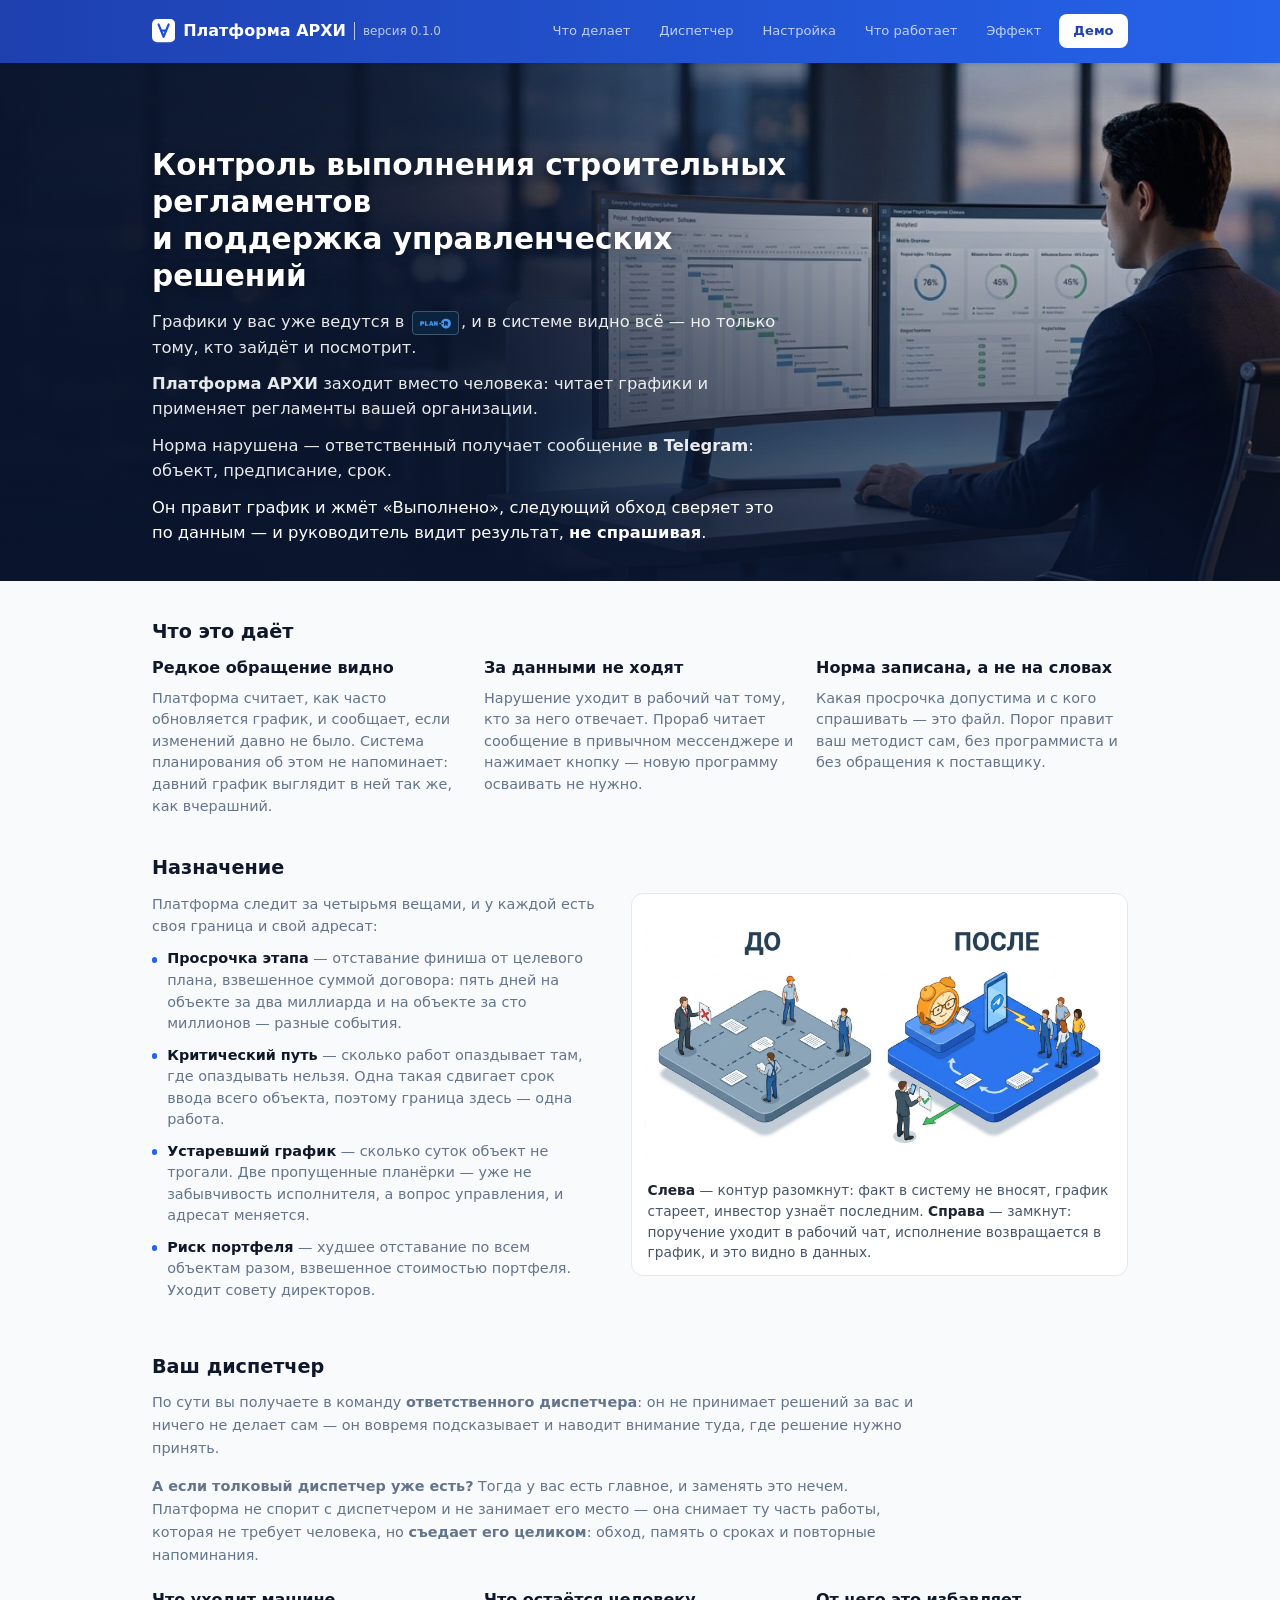
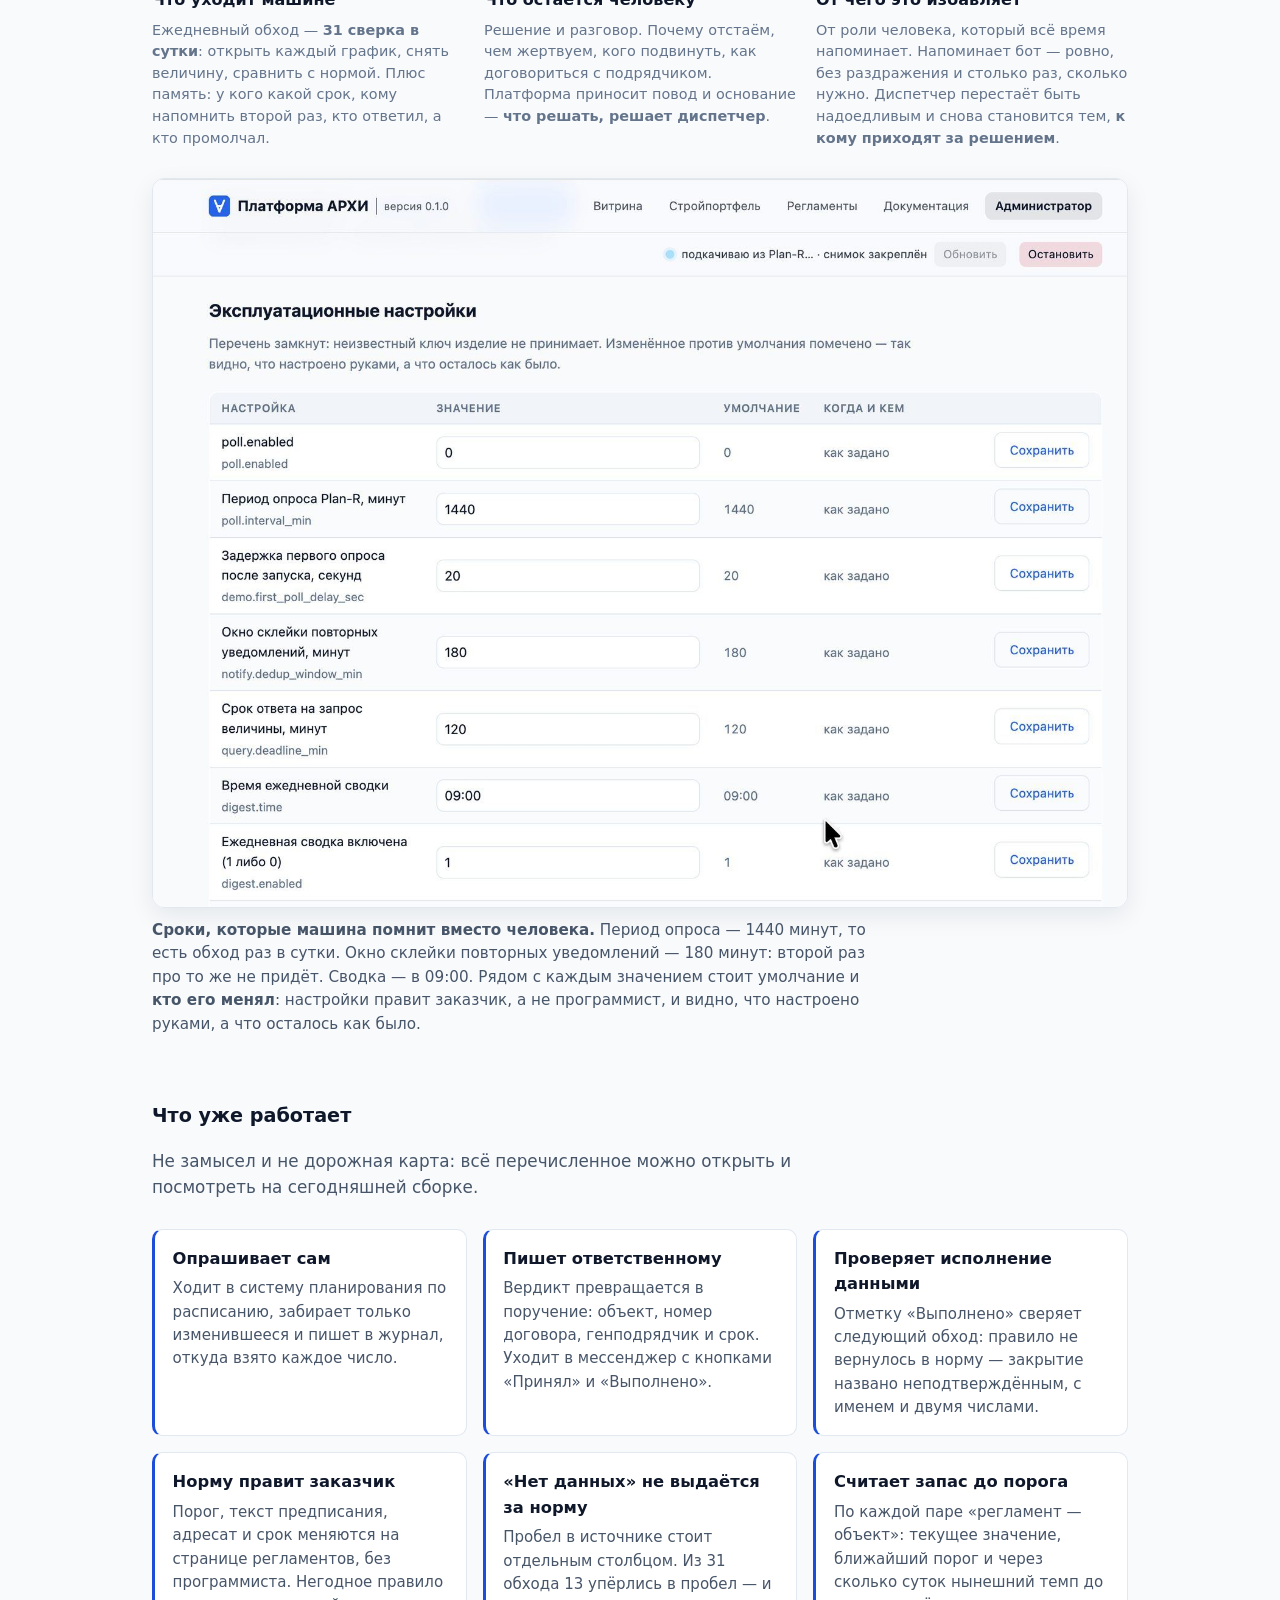
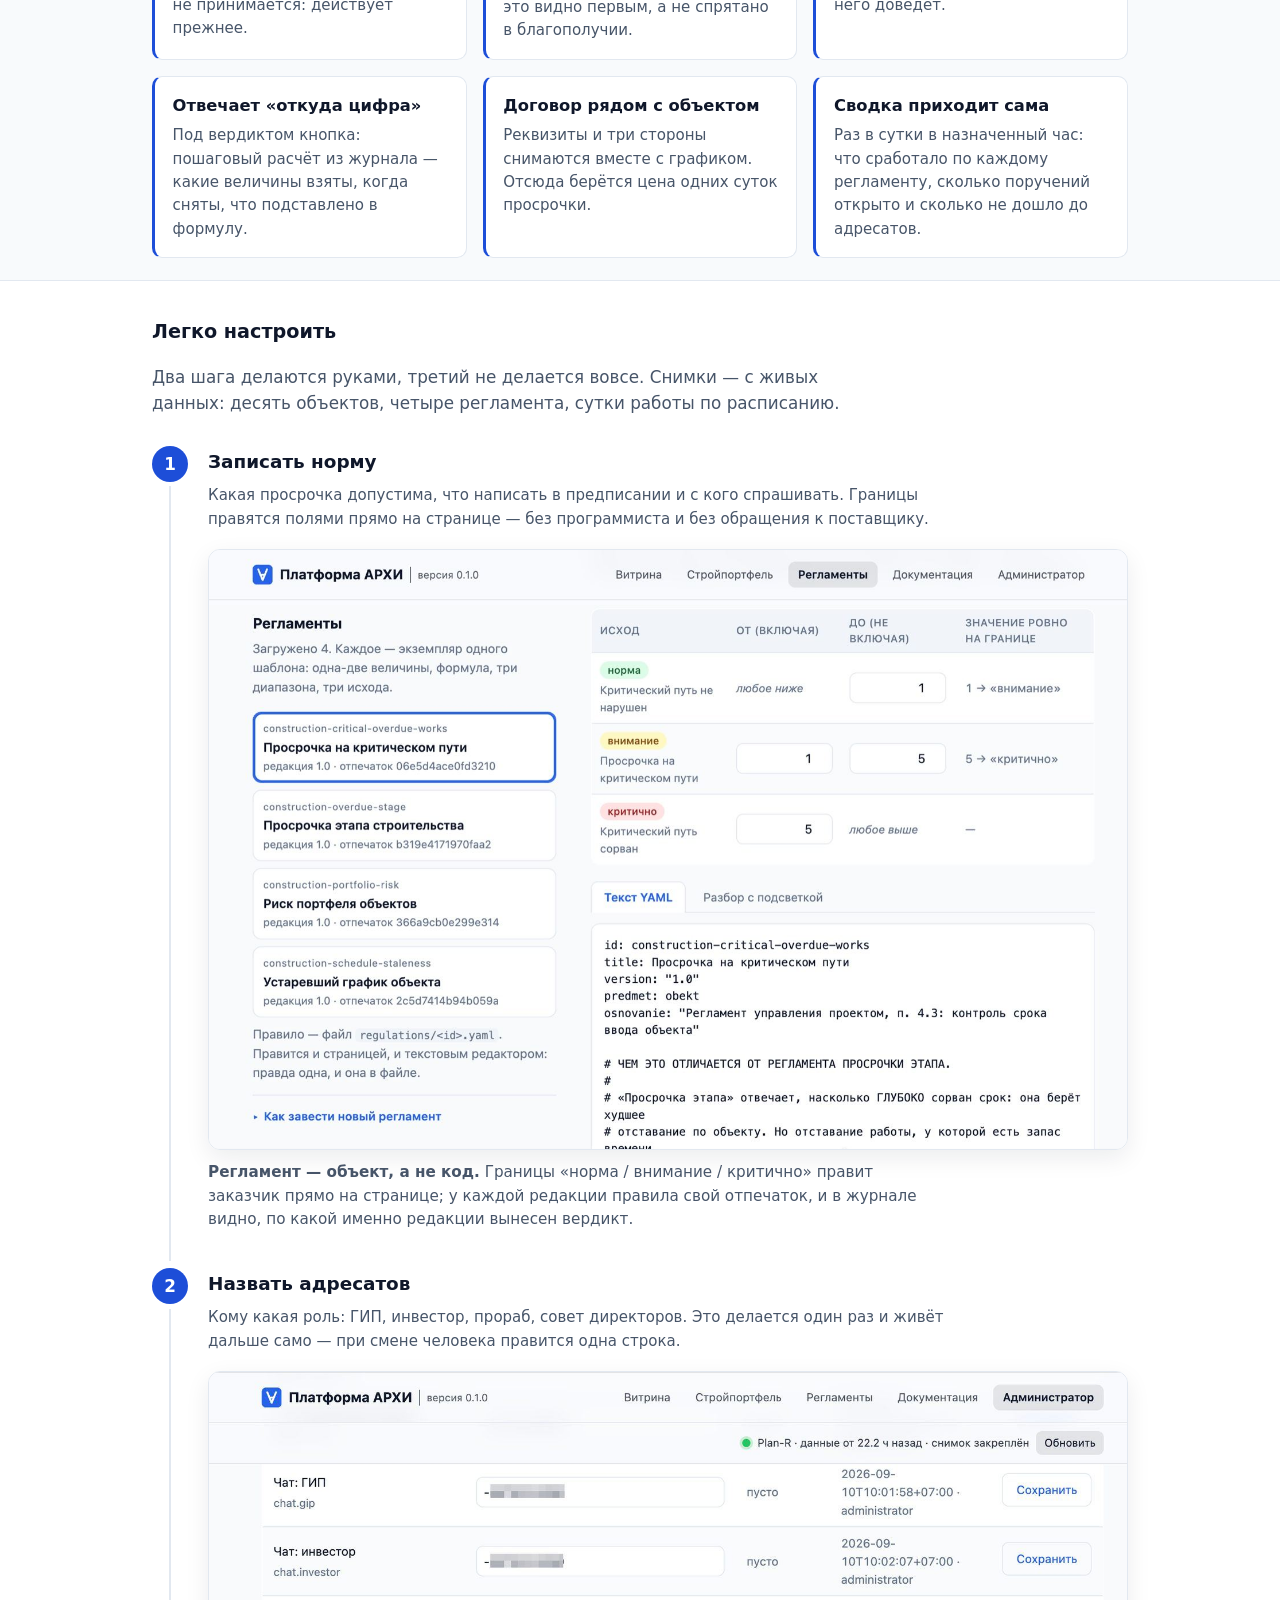
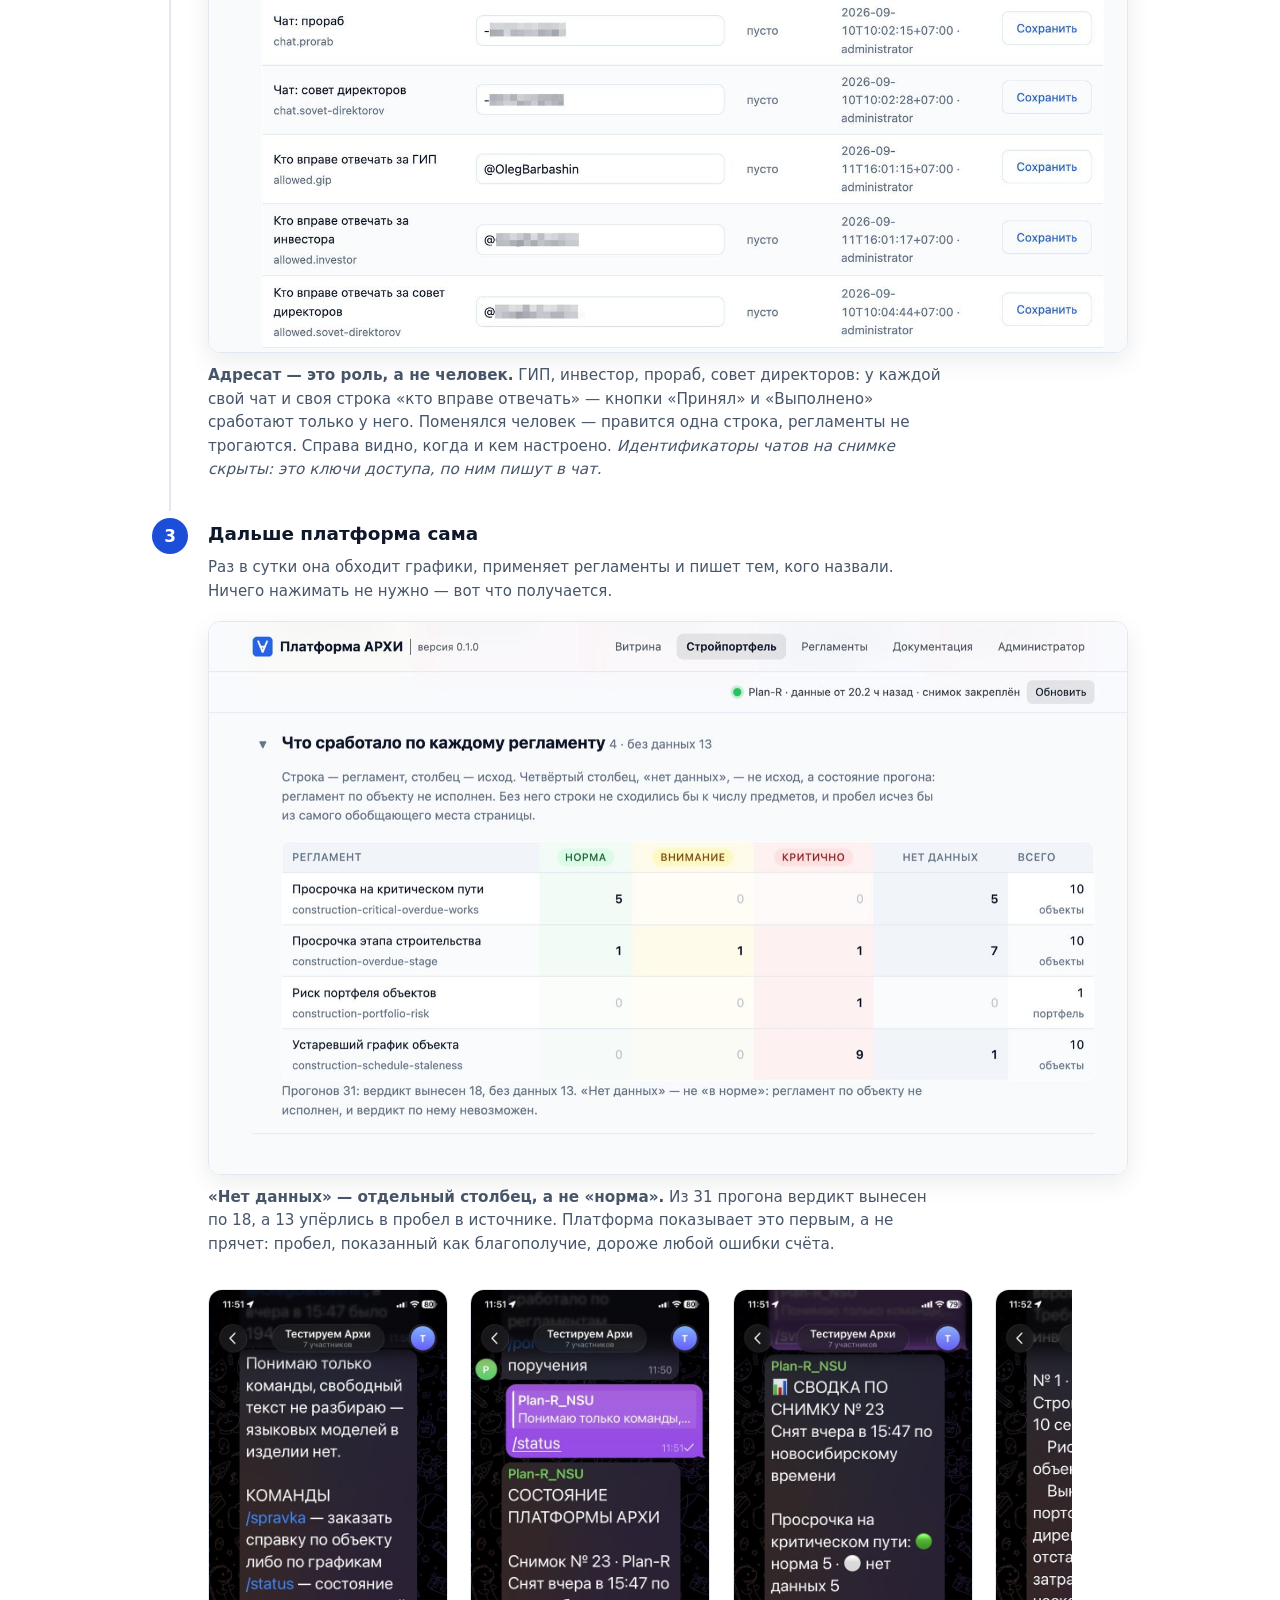
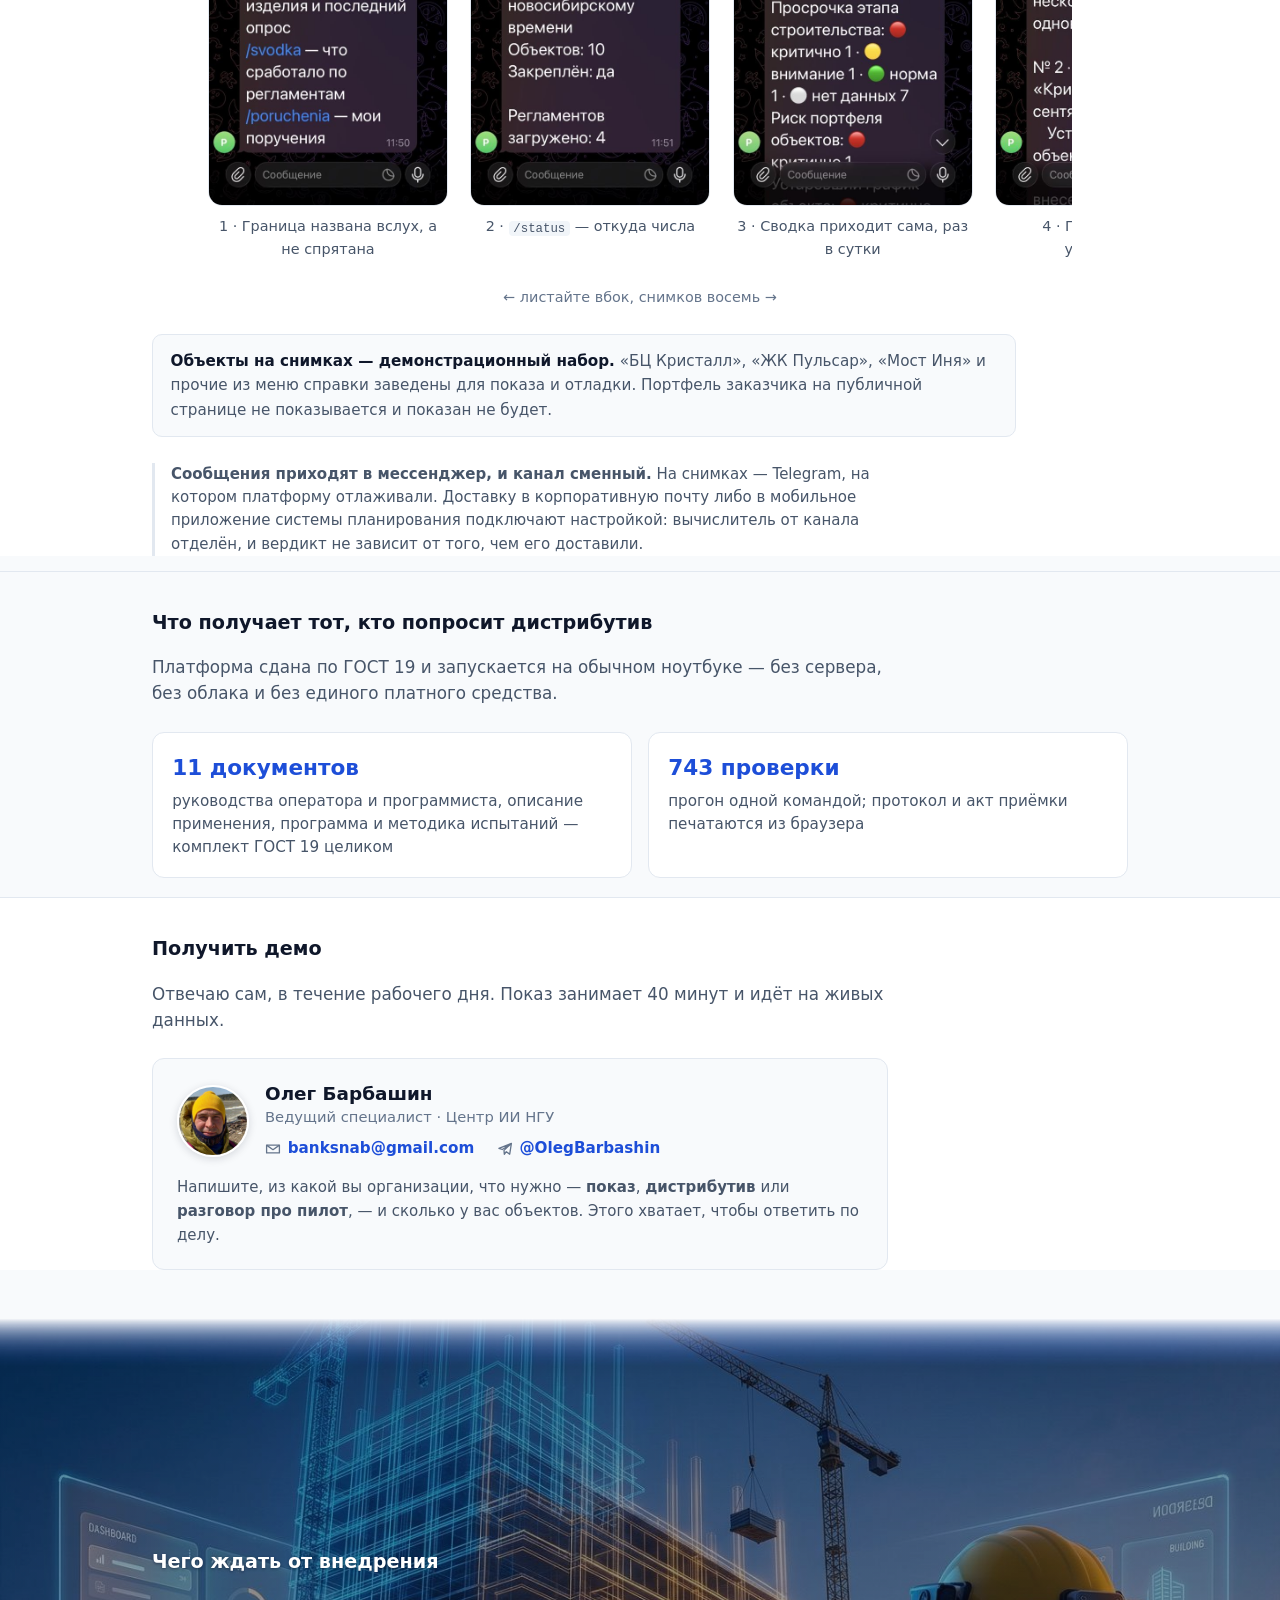
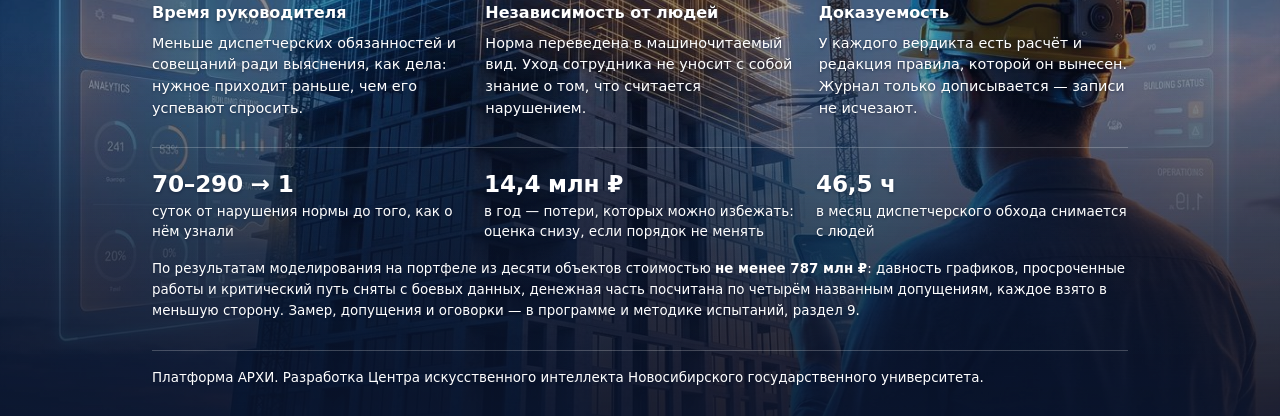
==== index.html @ cefda268 "корректура по замечаниям практиков: две формулировки «ЗАБРОШЕННЫЙ ГРАФИК ВИДЕН» → «РЕДКОЕ ОБРАЩЕНИЕ " ====
<!DOCTYPE html>
<html lang="ru">
<head>
<meta charset="utf-8">
<meta name="viewport" content="width=device-width, initial-scale=1">
<title>Платформа АРХИ — контроль строительных регламентов</title>
<meta name="description" content="Платформа АРХИ читает графики из Plan-R, применяет регламенты организации и, когда норма нарушена, сама пишет ответственному: объект, предписание, срок. Разработка Центра ИИ НГУ.">
<link rel="canonical" href="https://archi-nsu.vercel.app/">
<meta name="theme-color" content="#1e40af">
<!-- Визитка светлая всегда. Без этой строки браузер, выбравший
     тёмную тему за пользователя (так делает встроенный браузер
     Telegram), красит по-своему поля форм, полосы прокрутки
     и подложку до загрузки стилей. Сами цвета запирает
     public.css — одной этой строки недостаточно. -->
<meta name="color-scheme" content="light">

<meta property="og:type" content="website">
<meta property="og:title" content="Платформа АРХИ — контроль строительных регламентов">
<meta property="og:description" content="Графики уже ведутся в Plan-R, но следит за ними человек. АРХИ следит сам и пишет ответственному, когда норма нарушена.">
<meta property="og:image" content="https://archi-nsu.vercel.app/img/obshchaya-kartinka.jpg">
<meta property="og:url" content="https://archi-nsu.vercel.app/">
<meta property="og:site_name" content="Платформа АРХИ">
<meta property="og:locale" content="ru_RU">
<meta name="twitter:card" content="summary_large_image">

<!-- Два значка, и это не запас на всякий случай: SVG берут современные
     браузеры, ICO просят те, кто разметку не читает вовсе, — мессенджеры
     и почтовые клиенты дёргают /favicon.ico напрямую. -->
<link rel="icon" type="image/svg+xml" href="/favicon.svg">
<link rel="icon" sizes="32x32" href="/favicon.ico">
<link rel="stylesheet" href="/style.css">
<link rel="stylesheet" href="/public.css">
<script src="/public.js" defer></script>
</head>
<body>

<!--
  Витрина: вход в систему и презентация одновременно.

  Страница отвечает на один вопрос: что платформа делает и что это даёт.
  Порядок разделов — путь читателя: чем сегодня плохо, что меняется,
  кого вы получаете в команду, сколько это настраивать, что уже работает,
  чего ждать и как получить.

  Компоновка по пунктам технического задания снята 13.09.2026 вместе
  с карточками требований: для приёмки она верна, для визитки — шум.

  Витрина статична: данных не считает и решений не принимает. Живого на ней
  только переходы в рабочие разделы и версия изделия в подвале. Данных Plan-R
  здесь нет ни одного: они на стройпортфеле, и там у каждого числа напечатано
  происхождение.

  До 12.09.2026 наверху стояли четыре счётчика — регламентов, величин, режим
  канала, доставлено сообщений. Сняты: они были исключением из этого самого
  правила, а каждое их число показано в другом месте, ближе к делу.
-->

<header class="shapka">
  <div class="polosa">
    <a class="imya-izdeliya" href="/" title="На витрину">
      <svg class="znak-izdeliya" viewBox="0 0 64 64" aria-hidden="true" focusable="false"><rect width="64" height="64" rx="14" fill="#ffffff"/><g fill="none" stroke="#1d4ed8" stroke-width="6" stroke-linecap="round" stroke-linejoin="round"><path d="M18 15 L32 49 L46 15"/><path d="M25 32 L39 32"/></g></svg>
      <span>Платформа АРХИ</span>
      <span class="redakciya" data-versiya>версия 0.1.0</span>
    </a>
    <!-- ВИЗИТКА, А НЕ ИЗДЕЛИЕ. Рабочие разделы — стройпортфель, регламенты,
         документация, администратор — живут в самом изделии, на машине
         заказчика. Ссылки на них отсюда вели бы в никуда, а кнопка
         в никуда хуже её отсутствия: она обещает то, чего нет. Поэтому
         меню ведёт по разделам этой же страницы, а посмотреть рабочие
         экраны можно по заявке. -->
    <nav class="razdely">
      <a href="#chto-delaet">Что делает</a>
      <!-- «Диспетчер», а не «Результат»: пункт меню должен повторять
           заголовок раздела, к которому ведёт («Ваш диспетчер»). Читатель
           нажимает и видит то самое слово — это единственный способ
           подтвердить, что он попал куда хотел. «Результат» звучит шире,
           но такого заголовка на странице нет, и подтверждать было бы нечем. -->
      <a href="#dispetcher">Диспетчер</a>
      <a href="#nastroyka">Настройка</a>
      <a href="#rabotaet">Что работает</a>
      <a href="#effekt">Эффект</a>
      <!-- «Демо» — одно слово, и это важнее точности. Пункт меню читают
           боковым зрением, и «Получить» отвечало на вопрос «что сделать»,
           а не «что там». Заголовок раздела при этом полный — «Получить
           демо», — так что слово всё равно подтверждается при переходе. -->
      <a class="knopka-shapki" href="#zayavka">Демо</a>
    </nav>
  </div>
</header>

<!--
  Заглавный блок.

  ТЕКСТА ЗДЕСЬ НАМЕРЕННО МАЛО. 11.09.2026 блок разросся до трёх абзацев
  и перечня из трёх пунктов; владелец назвал это прямо: на витрине столько
  не читают. Подробности вынесены ниже, в раздел «Что это даёт», а здесь
  осталось то, что успевают прочесть, — кому изделие и что оно делает.

  Изображение — оформление, а не данные: изделие ничего из него не читает
  и решений по нему не принимает. Затемнение обязательно и не для красоты:
  без него белый текст поверх светлых участков снимка становится нечитаемым,
  а какие участки окажутся светлыми — зависит от того, какой снимок положат.

  Если файла нет, блок показывает синий переход, а не значок битой картинки:
  изделие сдаётся на чужой машине, и вид не должен зависеть от того, доехал ли
  файл. Обработчик ошибки убирает изображение, подложка остаётся.

  Снимки экрана Plan-R (`img/planr-*.png`) с витрины сняты вместе с прежней
  подложкой и лежат в каталоге на случай, если понадобятся.
-->
<section class="geroy">
  <img class="geroy-kartinka" src="/img/geroy-2.jpg" alt=""
       onerror="this.remove()">
  <div class="geroy-zatemnenie"></div>
  <div class="polosa geroy-soderzhimoe">
    <div class="geroy-tekst">
      <!-- Обозначение изделия и ссылки на разделы задания сняты 13.09.2026.
           Визитку читает не приёмочная комиссия, а человек, которому нужно
           понять пользу за минуту: номер документа ему ничего не сообщает,
           а место наверху занимает. -->
      <h1>Контроль выполнения строительных регламентов<br>и поддержка управленческих решений</h1>
      <!--
        Вводный абзац — краткая характеристика области применения, §1.2 ТЗ.

        ГЛАВНОЕ РАЗЛИЧИЕ СКАЗАНО ПЕРВОЙ ЖЕ ФРАЗОЙ, и оно не про перечень
        возможностей. Система управления проектами устроена как набор
        экранов: у каждого уровня управления свой интерфейс, и каждый
        работает при одном условии — если человек в него зайдёт.

        Условие недорогое, пока человек заходит каждый день, и дорожает
        ровно настолько, насколько он задержался: аналитика верхних уровней
        считается по тому, что лежит в системе сейчас, и выглядит одинаково
        безупречно — что при вчерашних данных, что при недельных.

        ЗАМЕР «от 67 до 193 суток» ОТСЮДА СНЯТ 14.09.2026 вместе с карточкой
        «Что это даёт», где он печатался: он был из одной выгрузки, а звучал
        как утверждение обо всех. Практики говорят, что графики правят
        не реже раза в неделю, — довод держится и без числа.

        Поэтому обещание здесь — не «мы тоже умеем считать», а «заходить
        не нужно». Соревноваться перечнем возможностей с платформой
        бессмысленно и не требуется: у изделия другой глагол.
      -->
      <!--
        ЧЕТЫРЕ УТВЕРЖДЕНИЯ ПОДРЯД, А НЕ ОДИН АБЗАЦ. Правка 13.09.2026.

        Прежде здесь стояли два длинных предложения в одном абзаце: 39 слов,
        которые надо было дочитать до конца, чтобы понять, при чём тут Plan-R.
        Заглавный блок читают за секунды, и абзац такой длины в них не входит.

        ЦЕПОЧКА, А НЕ ПЕРЕЧЕНЬ. Строки идут в одном порядке с мыслью и
        цепляются друг за друга словом: «кто зайдёт и посмотрит» → «заходит
        вместо человека» → «получает сообщение» → «он правит график».
        Переставить их нельзя, и это важнее любого значка: последовательность
        держится текстом, а не нумерацией.

        ЧЕТВЁРТАЯ СТРОКА ЗАМЫКАЕТ КОЛЬЦО, а не просто продолжает список.
        Добавлена 13.09.2026. Она кончается словами «не спрашивая» —
        и это ответ первой строке, где всё видно «только тому, кто зайдёт
        и посмотрит». Между ними и лежит весь смысл: было надо заходить,
        стало не надо. Тот же замкнутый контур, что нарисован на схеме
        ДО/ПОСЛЕ ниже, только словами и в четыре шага.

        Каждое утверждение четвёртой строки подкреплено ниже по странице:
        кнопка «Выполнено» — на плитке «Пишет ответственному» и на снимках
        ленты; сверка следующим обходом — на плитке «Проверяет исполнение
        данными»; возврат исполнения в график — в подписи к схеме.

        КРУЖКОВ ЗДЕСЬ НЕТ НАМЕРЕННО. Нумерованные шаги уже есть ниже,
        в разделе «Легко настроить». Повторить приём во второй раз значит
        обесценить оба: читатель перестанет понимать, где настоящий порядок
        действий, а где просто три фразы.
      -->
      <p class="cel geroy-tezis">
        Графики у вас уже ведутся в
        <a class="znak-planr" href="https://plan-r.bim-info.ru/"
           target="_blank" rel="noopener noreferrer"
           title="Plan-R — сайт продукта"><img src="/img/planr.png" alt="Plan-R"
           onerror="this.replaceWith('Plan-R')"></a>,
        и в системе видно всё — но только тому, кто зайдёт и посмотрит.
      </p>
      <p class="cel geroy-tezis">
        <b>Платформа АРХИ</b> заходит вместо человека: читает графики
        и применяет регламенты вашей организации.
      </p>
      <p class="cel geroy-tezis">
        Норма нарушена — ответственный получает сообщение <b>в Telegram</b>:
        объект, предписание, срок.
      </p>
      <p class="cel geroy-tezis geroy-tezis-glavnyy">
        Он правит график и жмёт «Выполнено», следующий обход сверяет это
        по данным — и руководитель видит результат, <b>не спрашивая</b>.
      </p>
      <!--
        ЗДЕСЬ СТОЯЛИ ДВЕ ПЛАШКИ — «Что появится» и «Что не побеспокоит»,
        91 слово. Сняты 13.09.2026 как повтор.

        Из четырёх мыслей три уже жили ниже по странице И ТАМ ПОДКРЕПЛЕНЫ
        снимком, а здесь были только обещанием:
          * запас времени до порога      → плитка «Считает запас до порога»
          * ответ кнопкой, иначе выше    → плитка «Пишет ответственному»
                                            + снимок 8 «Поручения за вами»
          * переучивать не нужно         → «За данными не ходят»

        Две оставшиеся нигде больше не звучали и перенесены туда, где
        им место: «изделие только читает» — в «Назначение», к разговору
        о том, чем изделие владеет; «это не слежка» — оговоркой под
        карточками «Что это даёт», где её прочтут, а не проскочат мелким
        шрифтом в герое.

        ЭТО ТОТ ЖЕ РОСТ, ЧТО СРЕЗАЛИ 11.09.2026, вернувшийся под другим
        видом. Тогда убрали три абзаца, потому что «на витрине столько
        не читают»; плашки набрали ровно столько же заново. Правило,
        которое стоит держать: в заглавном блоке — одно обещание и куда
        идти дальше, остальное ниже и с уликой.
      -->


      <!--
        Ссылка ведёт на страницу ПРОДУКТА, а не на наш экземпляр. Адрес нашего
        экземпляра на витрине не печатается: он за защищённым каналом,
        и показывать его тому, кто не имеет доступа, значит обещать
        неработающее.

        Открывается в новой вкладке с `rel="noopener"`: переход на чужой сайт
        не должен уводить со страницы изделия, а открытая вкладка не получает
        доступа к нашей.
      -->
    </div>
  </div>
</section>

<main class="polosa">


  <!--
    ЧТО ЭТО ДАЁТ. Блок стоял в заглавном и был оттуда вынесен 11.09.2026:
    на витрине столько не читают, а содержание жалко — оно отвечает тому,
    у кого система планирования УЖЕ стоит, то есть единственному, кому
    изделие что-то даёт.

    Здесь три пункта и ни одного лишнего слова: заголовок несёт утверждение,
    строка под ним — основание. Читается по заголовкам, без строк.
  -->
  <section id="chto-delaet">
    <h2>Что это даёт</h2>

    <div class="vygody">
      <div class="vygoda">
        <!--
          ФОРМУЛИРОВКА ПРАВЛЕНА 14.09.2026 ПО ЗАМЕЧАНИЮ ПРАКТИКОВ.

          Здесь стояло «Заброшенный график виден» и «Платформа делает
          устаревание величиной». Люди, которые ведут графики каждый день,
          читают это как обвинение: у них данные правят и восстанавливают
          не реже раза в неделю. Слово, сказанное о человеке, который
          свою работу делает, ссорит с ним раньше, чем он дочитает карточку.

          СНЯТ И ЗАМЕР «от 67 до 193 суток». Он был из одной выгрузки,
          а звучал как утверждение обо всех. Число, которое собеседник
          опровергает собственным опытом, обесценивает и соседние —
          а соседние на этой странице проверяемые.

          Осталось то, что изделие действительно умеет: видеть, когда
          данные менялись в последний раз, и сказать об этом. Без оценки
          того, почему их не меняли.
        -->
        <h3>Редкое обращение видно</h3>
        <p>
          Платформа считает, как часто обновляется график, и сообщает,
          если изменений давно не было. Система планирования об этом
          не напоминает: давний график выглядит в ней так же, как вчерашний.
        </p>
      </div>
      <div class="vygoda">
        <h3>За данными не ходят</h3>
        <p>
          Нарушение уходит в рабочий чат тому, кто за него отвечает. Прораб
          читает сообщение в привычном мессенджере и нажимает кнопку —
          новую программу осваивать не нужно.
        </p>
      </div>
      <div class="vygoda">
        <h3>Норма записана, а не на словах</h3>
        <p>
          Какая просрочка допустима и с кого спрашивать — это файл.
          Порог правит ваш методист сам, без программиста и без обращения
          к поставщику.
        </p>
      </div>
    </div>

  </section>

  <!--
    НАЗНАЧЕНИЕ И СХЕМА — ДВУМЯ СТОЛБЦАМИ. Текст здесь дословный из задания
    (раздел 3) и правке не подлежит; он точный, но канцелярский, и в одиночку
    читается тяжело. Рисунок рядом объясняет то же самое за секунду, и вместе
    они работают как утверждение и его доказательство.

    Столбцы разной высоты: абзац короче рисунка вдвое. Поэтому выравнивание
    по середине, а не по верху — иначе текст висел бы в пустоте над длинным
    белым полем.
  -->
  <section class="naznachenie">
    <div class="naznachenie-tekst">
      <h2>Назначение</h2>

      <!--
        КОНКРЕТНЫЙ СОСТАВ ВМЕСТО ОБЩЕЙ ФОРМУЛИРОВКИ — правка 12.09.2026.

        Здесь стояла дословная выдержка из задания (раздел 3): «обеспечение
        эффективности… путём помощи в выполнении требований». Формулировка
        верная и на приёмке нужна, но на витрине она не отвечает ни на один
        вопрос: за чем именно изделие следит и что с этого читателю.

        Теперь сперва состав — четыре действующих регламента своими словами,
        с порогами и адресатами, — а формулировка задания стоит следом
        и помечена как его формулировка. Порядок такой, потому что читают
        сверху: сначала что это, потом чем обосновано.

        ЧИСЛА ЗДЕСЬ ИЗ ФАЙЛОВ ПРАВИЛ и при правке порога разойдутся. Поэтому
        названы только те, что несут смысл сами по себе — «одна работа» и «две
        недели», — а шкалы целиком показывает страница регламентов, где они
        и живут.
      -->
      <p class="podpis">
        Платформа следит за четырьмя вещами, и у каждой есть своя граница
        и свой адресат:
      </p>
      <ul class="chto-sledit">
        <li>
          <b>Просрочка этапа</b> — отставание финиша от целевого плана,
          взвешенное суммой договора: пять дней на объекте за два миллиарда
          и на объекте за сто миллионов — разные события.
        </li>
        <li>
          <b>Критический путь</b> — сколько работ опаздывает там, где
          опаздывать нельзя. Одна такая сдвигает срок ввода всего объекта,
          поэтому граница здесь — одна работа.
        </li>
        <li>
          <b>Устаревший график</b> — сколько суток объект не трогали.
          Две пропущенные планёрки — уже не забывчивость исполнителя,
          а вопрос управления, и адресат меняется.
        </li>
        <li>
          <b>Риск портфеля</b> — худшее отставание по всем объектам разом,
          взвешенное стоимостью портфеля. Уходит совету директоров.
        </li>
      </ul>
    </div>

    <!--
      СХЕМА СТОИТ ПЕРЕД ТЕКСТОМ, а не после: она объясняет быстрее трёх
      абзацев, и читающий по диагонали получает главное, не читая вовсе.

      Что на ней. Слева контур разомкнут: факт в систему не вносят, бумаги
      лежат, связи пунктиром, инвестор держит заключение с крестом. Справа
      замкнут: будильник с блокнотом — изделие, молния из мессенджера —
      поручение людям, стрелки возвращают исполнение в систему, инвестор
      получает заключение с галкой.

      Будильник здесь не украшение, а записанная аналогия: «аларм-трекер
      с контролем исполнения — будильник, который звонит, пока обязательство
      не выполнено» (11710-11710-81, п. 3.1а.1). Рисунок и записка говорят
      одно, и это не совпадение.

      Своя подложка белым намеренно: страница бывает в тёмной теме, а снимок
      светлый. Без карточки он выглядел бы дырой в тёмном поле.

      Не доехал файл — блок убирается целиком: три плитки ниже несут то же
      содержание словами.
    -->
    <figure class="shema-kontura">
      <img src="/img/archi.jpg" loading="lazy"
           alt="Две схемы. Слева «ДО»: серая площадка, разбросанные бумаги,
                связи пунктиром, инвестор с заключением, перечёркнутым красным.
                Справа «ПОСЛЕ»: синяя площадка, будильник с блокнотом — платформа, — телефон с мессенджером, молния-поручение к группе
                людей, стрелки возвращают бумаги обратно, инвестор внизу
                получает заключение с зелёной галкой."
           onerror="this.closest('.shema-kontura').remove()">
      <figcaption>
        <b>Слева</b> — контур разомкнут: факт в систему не вносят, график
        стареет, инвестор узнаёт последним. <b>Справа</b> — замкнут: поручение
        уходит в рабочий чат, исполнение возвращается в график, и это видно
        в данных.
      </figcaption>
    </figure>
  </section>

  <section class="dispetcher" id="dispetcher">
    <!--
      РАЗДЕЛ СОБРАН ИЗ ДВУХ ЧАСТЕЙ 13.09.2026.

      Первый абзац стоял в конце «Назначения» как вывод из перечня величин,
      второй открывал отдельный раздел «А если толковый диспетчер уже есть».
      Между ними проходила граница разделов — а по смыслу граница не там:
      первый абзац НАЗЫВАЕТ то, что вы получаете, второй отвечает на
      возражение, которое этим самым названием и рождается. Разрывать
      вопрос и ответ заголовком значило заставлять читателя держать
      возражение в голове через целый раздел.

      Возражение осталось на месте — оно теперь зачин второго абзаца,
      полужирным: мысль называется первой фразой, а не заголовком.
      Своего h3 ей не дали намеренно — три h3 ниже принадлежат делёжке
      работы, и четвёртый того же уровня сбил бы их в один ряд.

      13.09.2026 из раздела убраны два замыкающих абзаца — замер про
      70–290 суток и оговорка «когда платформа даст мало». Числа при этом
      не пропали: 70–290 стоит в полосе «Чего ждать от внедрения».
    -->
    <h2>Ваш диспетчер</h2>

    <p class="podpis dispetcher-vvod">
      По сути вы получаете в команду <b>ответственного диспетчера</b>:
      он не принимает решений за вас и ничего не делает сам — он вовремя
      подсказывает и наводит внимание туда, где решение нужно принять.
    </p>

    <p class="podpis dispetcher-vvod">
      <b>А если толковый диспетчер уже есть?</b> Тогда у вас есть главное,
      и заменять это нечем. Платформа не спорит с диспетчером и не занимает
      его место — она снимает ту часть работы, которая не требует человека,
      но <b>съедает его целиком</b>: обход, память о сроках и повторные
      напоминания.
    </p>

    <div class="vygody dispetcher-delyozh">
      <div class="vygoda">
        <h3>Что уходит машине</h3>
        <p>
          Ежедневный обход — <b>31 сверка в сутки</b>: открыть каждый график,
          снять величину, сравнить с нормой. Плюс память: у кого какой срок,
          кому напомнить второй раз, кто ответил, а кто промолчал.
        </p>
      </div>
      <div class="vygoda">
        <h3>Что остаётся человеку</h3>
        <p>
          Решение и разговор. Почему отстаём, чем жертвуем, кого подвинуть,
          как договориться с подрядчиком. Платформа приносит повод и основание —
          <b>что решать, решает диспетчер</b>.
        </p>
      </div>
      <div class="vygoda">
        <h3>От чего это избавляет</h3>
        <p>
          От роли человека, который всё время напоминает. Напоминает бот —
          ровно, без раздражения и столько раз, сколько нужно. Диспетчер
          перестаёт быть надоедливым и снова становится тем, <b>к кому
          приходят за решением</b>.
        </p>
      </div>
    </div>

    <!--
      УЛИКА К ЭТОМУ РАЗДЕЛУ, А НЕ ЕЩЁ ОДНА КАРТИНКА В ГАЛЕРЕЮ. Добавлена
      13.09.2026. До неё раздел был единственным на странице, где утверждение
      ничем не подкреплено: три колонки текста и два абзаца замеров.

      Снимок расшифровывает колонку «Что уходит машине» построчно: период
      опроса — это обход, окно склейки — повторные напоминания, время сводки —
      «приходит сама». Абзац «машина помнит сроки» превращается в «вот эти
      сроки, и вот кто их поставил».

      Стоит СРАЗУ ЗА КОЛОНКАМИ, а не в конце раздела: доказательство читают,
      пока помнят утверждение. Замер про 70–290 суток идёт следом и работает
      уже на подкреплённом.
    -->
    <figure class="snimok">
      <img src="/img/ekran-administrator.jpg" loading="lazy" width="1600" height="1195"
           alt="Страница администратора: таблица эксплуатационных настроек — период опроса Plan-R, окно склейки повторных уведомлений, время ежедневной сводки; у каждой строки значение, умолчание и кто менял">
      <figcaption>
        <b>Сроки, которые машина помнит вместо человека.</b> Период опроса —
        1440 минут, то есть обход раз в сутки. Окно склейки повторных
        уведомлений — 180 минут: второй раз про то же не придёт. Сводка —
        в 09:00. Рядом с каждым значением стоит умолчание и <b>кто его
        менял</b>: настройки правит заказчик, а не программист, и видно,
        что настроено руками, а что осталось как было.
      </figcaption>
    </figure>

  </section>

  <!--
    ЧТО УЖЕ РАБОТАЕТ. Раздел переписан 13.09.2026.

    Прежде здесь стояли девять карточек по пунктам задания: у каждой
    дословная выдержка, что показываем, оговорка и сценарий показа — по
    полтора экрана на карточку. Для приёмки это верный раздел: заказчик
    видит собственные формулировки и узнаёт их.

    Но визитку читает не комиссия. Человеку, открывшему ссылку, нужно за
    минуту понять, что изделие умеет; номер пункта задания ему не говорит
    ничего, а место занимает. Осталось девять коротких плиток — и только
    про то, что работает сегодня, на этой сборке.

    ГРАНИЦЫ НЕ УБРАНЫ, А СОБРАНЫ В ОДНО МЕСТО — в строку под плитками.
    Убрать их вовсе значило бы обещать больше, чем есть, а это обнаружится
    на первом же показе.
  -->
  <section id="rabotaet">
    <h2>Что уже работает</h2>
    <p class="podzagolovok-razdela">
      Не замысел и не дорожная карта: всё перечисленное можно открыть
      и посмотреть на сегодняшней сборке.
    </p>

    <div class="rabotaet">
      <div class="rabota-punkt">
        <b>Опрашивает сам</b>
        <span>Ходит в систему планирования по расписанию, забирает только
              изменившееся и пишет в журнал, откуда взято каждое число.</span>
      </div>
      <div class="rabota-punkt">
        <b>Пишет ответственному</b>
        <span>Вердикт превращается в поручение: объект, номер договора,
              генподрядчик и срок. Уходит в мессенджер с кнопками
              «Принял» и «Выполнено».</span>
      </div>
      <div class="rabota-punkt">
        <b>Проверяет исполнение данными</b>
        <span>Отметку «Выполнено» сверяет следующий обход: правило
              не вернулось в норму — закрытие названо неподтверждённым,
              с именем и двумя числами.</span>
      </div>
      <div class="rabota-punkt">
        <b>Норму правит заказчик</b>
        <span>Порог, текст предписания, адресат и срок меняются на странице
              регламентов, без программиста. Негодное правило не принимается:
              действует прежнее.</span>
      </div>
      <div class="rabota-punkt">
        <b>«Нет данных» не выдаётся за норму</b>
        <span>Пробел в источнике стоит отдельным столбцом. Из 31 обхода
              13 упёрлись в пробел — и это видно первым, а не спрятано
              в благополучии.</span>
      </div>
      <!-- «Говорит, когда рванёт» переименовано 14.09.2026. Оборот яркий,
           но обещает аварию, а изделие считает не её: оно считает сутки
           до порога при нынешнем темпе. Громкое слово про взрыв на витрине
           для строителей читается как торговля страхом — и мешает поверить
           числу, которое стоит рядом. Название теперь ровно про то,
           что в строке ниже. -->
      <div class="rabota-punkt">
        <b>Считает запас до порога</b>
        <span>По каждой паре «регламент — объект»: текущее значение,
              ближайший порог и через сколько суток нынешний темп до него
              доведёт.</span>
      </div>
      <div class="rabota-punkt">
        <b>Отвечает «откуда цифра»</b>
        <span>Под вердиктом кнопка: пошаговый расчёт из журнала — какие
              величины взяты, когда сняты, что подставлено в формулу.</span>
      </div>
      <div class="rabota-punkt">
        <b>Договор рядом с объектом</b>
        <span>Реквизиты и три стороны снимаются вместе с графиком.
              Отсюда берётся цена одних суток просрочки.</span>
      </div>
      <div class="rabota-punkt">
        <b>Сводка приходит сама</b>
        <span>Раз в сутки в назначенный час: что сработало по каждому
              регламенту, сколько поручений открыто и сколько не дошло
              до адресатов.</span>
      </div>
    </div>

  </section>

</main>

<!--
  ЗАКЛЮЧИТЕЛЬНАЯ ПОЛОСА — про результат. Устроена так же, как заглавная:
  снимок, затемнение, белый текст. Две одинаковые полосы по краям страницы
  держат её как скобки, и это единственная причина, по которой раздел вынесен
  из `main`: внутри него полоса во всю ширину экрана не получается.

  Снимок — прежняя заглавная картинка. Она сочинена, и это видно вблизи:
  надписи на парящих панелях складываются в «ANAEYTICS» и «BUILDINS STATUS».
  Здесь это не мешает и вот почему: полоса про ОЖИДАЕМЫЙ результат, а не про
  снятые числа, снимок приглушён до подложки, и буквы на панелях в таком виде
  не читаются. На витрине наверху он стоять не мог по обратной причине: там
  обещают точность, и выдуманные показатели спорили с первым же обещанием.

  ЖИВЫХ ЧИСЕЛ ИЗДЕЛИЯ ЗДЕСЬ ПО-ПРЕЖНЕМУ НЕТ — ни доставленных уведомлений,
  ни сегодняшних вердиктов: ожидание и замер, поставленные рядом, путаются,
  а на витрине путаница дороже всего. Числа ожидаемого эффекта, добавленные
  12.09.2026, этому не противоречат и вот почему: они не снимаются со счётчика,
  а получены моделированием, названы моделированием и снабжены основанием
  тут же под ними. Правило осталось прежним: на этой полосе нет ни одного
  числа, про которое не сказано, откуда оно.
-->

<!--
  ЧТО В ПОСТАВКЕ. Раздел добавлен только на визитке, в изделии его нет.

  Причина: на витрине изделия вопрос «что внутри» не стоит — человек уже
  внутри и видит сам. На публичной странице он стоит первым у того, кто
  решает, тратить ли время на показ. Отвечают не обещания, а состав: сколько
  документов, сколько проверок, что работает без настройки.
-->

<!--
  ЛЕГКО НАСТРОИТЬ. Раздел переформатирован 13.09.2026 из «Как это выглядит».

  Прежде здесь лежали три снимка подряд и лента — просто галерея. Галерея
  показывает, но ничего не обещает, а главный страх покупателя не «как
  выглядит», а «сколько это внедрять». Поэтому снимки выстроены в цепочку:
  два шага делаются руками, третий не делается вовсе. Ровно те же снимки,
  но теперь каждый стоит на своём месте в сценарии, а не в куче.

  ПОРЯДОК ШАГОВ — ПОРЯДОК РАБОТЫ, а не важности: сначала записывают норму
  (иначе нечего применять), потом называют адресатов (иначе некому писать),
  и только потом платформа начинает обход. Переставить нельзя.

  Список НУМЕРОВАННЫЙ по-настоящему (<ol>), а не кружками из разметки:
  голосовой читалке нужно услышать «список из трёх», а не три отдельных
  заголовка. Кружки рисует CSS-счётчик.

  Снимки настоящие и сняты 13.09.2026.

  ПРО НАЗВАНИЯ ОБЪЕКТОВ. На снимках ленты они видны — «БЦ Кристалл»,
  «ЖК Пульсар», «Мост Иня» и прочие из меню справки. Это demo-набор,
  а не портфель заказчика: владелец подтвердил 13.09.2026, что названия
  ничьих прав не затрагивают. Правило при этом остаётся прежним
  и проверяется при каждом новом снимке: **объекты заказчика на публичную
  страницу не выкладываются** — данные Группы МЕТА и Айбим, разрешения
  на них у нас нет. Кладёте новый снимок — сначала прочитайте, что на нём
  написано, и только потом кладите.
-->
<section class="vid" id="nastroyka">
  <div class="polosa">
    <h2>Легко настроить</h2>
    <p class="podzagolovok-razdela">
      Два шага делаются руками, третий не делается вовсе. Снимки — с живых
      данных: десять объектов, четыре регламента, сутки работы по расписанию.
    </p>

    <ol class="shagi">
      <li class="shag">
        <h3>Записать норму</h3>
        <p class="shag-chto">
          Какая просрочка допустима, что написать в предписании и с кого
          спрашивать. Границы правятся полями прямо на странице — без
          программиста и без обращения к поставщику.
        </p>
        <figure class="snimok">
              <img src="/img/ekran-reglamenty.jpg" loading="lazy" width="1600" height="1045"
                   alt="Страница регламентов: перечень из четырёх правил с отпечатками,
                        таблица трёх исходов с полями порогов и текст правила в YAML">
              <figcaption>
                <b>Регламент — объект, а не код.</b> Границы «норма / внимание /
                критично» правит заказчик прямо на странице; у каждой редакции
                правила свой отпечаток, и в журнале видно, по какой именно редакции
                вынесен вердикт.
              </figcaption>
            </figure>
      </li>

      <li class="shag">
        <h3>Назвать адресатов</h3>
        <p class="shag-chto">
          Кому какая роль: ГИП, инвестор, прораб, совет директоров.
          Это делается один раз и живёт дальше само — при смене человека
          правится одна строка.
        </p>
        <!--
              КОМУ АДРЕСОВАНО. Снимок добавлен 13.09.2026 и стоит между экранами
              изделия и лентой сообщений намеренно: он отвечает на вопрос, который
              возникает ровно здесь. Выше показано, что изделие считает, ниже —
              что приходит в мессенджер; между ними недоставало «а кому именно».

              ЗАМАЗКА ОБЪЯСНЕНА В ПОДПИСИ. Идентификаторы чатов скрыты, и без
              объяснения читатель решит, что прячут чужое. Скрыты они потому, что
              это ключи доступа: по ним пишут в чат.
            -->
        <figure class="snimok">
              <img src="/img/ekran-chaty.jpg" loading="lazy" width="1600" height="1011"
                   alt="Страница администратора: настройка адресатов — чат ГИП, чат инвестора, чат прораба, чат совета директоров; у каждой роли своё поле и отдельная строка «кто вправе отвечать»">
              <figcaption>
                <b>Адресат — это роль, а не человек.</b> ГИП, инвестор, прораб,
                совет директоров: у каждой свой чат и своя строка «кто вправе
                отвечать» — кнопки «Принял» и «Выполнено» сработают только у него.
                Поменялся человек — правится одна строка, регламенты не трогаются.
                Справа видно, когда и кем настроено. <i>Идентификаторы чатов на
                снимке скрыты: это ключи доступа, по ним пишут в чат.</i>
              </figcaption>
            </figure>
      </li>

      <li class="shag">
        <h3>Дальше платформа сама</h3>
        <p class="shag-chto">
          Раз в сутки она обходит графики, применяет регламенты и пишет тем,
          кого назвали. Ничего нажимать не нужно — вот что получается.
        </p>
        <figure class="snimok">
              <img src="/img/ekran-setka.jpg" loading="lazy" width="1600" height="962"
                   alt="Сетка «что сработало по каждому регламенту»: строки — регламенты,
                        столбцы — норма, внимание, критично и отдельный столбец «нет данных»">
              <figcaption>
                <b>«Нет данных» — отдельный столбец, а не «норма».</b> Из 31 прогона
                вердикт вынесен по 18, а 13 упёрлись в пробел в источнике. Платформа показывает это первым, а не прячет: пробел, показанный как
                благополучие, дороже любой ошибки счёта.
              </figcaption>
            </figure>
        <!--
              ЛЕНТА, А НЕ СЕТКА. Снимков восемь, и в ряд они не помещаются нигде:
              на телефоне сетка складывала их в столбик длиной в восемь экранов,
              и до последнего не доходил никто. Лента листается вбок, по одному
              снимку за раз.

              ПОРЯДОК — ПО ХОДУ РАЗГОВОРА, а не по важности: бот объясняет, что
              умеет → показывает состояние → присылает сводку → выдаёт поручения →
              открывает справку → раскрывает величины по объекту. Это тот же
              порядок, в каком снимки сняты (IMG_8592…8600), и он же — сценарий
              показа: человек читает ленту как диалог, которым она и была.

              Прокрутка доступна и с клавиатуры: `tabindex="0"` делает ленту
              точкой остановки, дальше работают стрелки. Без этого до снимков
              добирается только мышь и палец.
            -->
            <div class="chat-snimki" tabindex="0" role="group"
                 aria-label="Снимки переписки с ботом, листается вбок">
              <figure class="snimok-chata">
                <img src="/img/chat-komandy.jpg" loading="lazy" width="540" height="1169"
                     alt="Ответ бота на свободный текст: понимаю только команды, языковых моделей нет, и перечень команд">
                <figcaption>1 · Граница названа вслух, а не спрятана</figcaption>
              </figure>
              <figure class="snimok-chata">
                <img src="/img/chat-status.jpg" loading="lazy" width="540" height="1169"
                     alt="Команда /status и ответ: номер снимка, когда снят, сколько объектов">
                <figcaption>2 · <code>/status</code> — откуда числа</figcaption>
              </figure>
              <figure class="snimok-chata">
                <img src="/img/chat-svodka.jpg" loading="lazy" width="540" height="1169"
                     alt="Сообщение бота в чате: сводка по снимку с разбивкой по регламентам">
                <figcaption>3 · Сводка приходит сама, раз в сутки</figcaption>
              </figure>
              <figure class="snimok-chata">
                <img src="/img/chat-porucheniya.jpg" loading="lazy" width="540" height="1169"
                     alt="Список поручений: номер, что просрочено, объект, срок и что предлагается сделать">
                <figcaption>4 · Поручение, а не уведомление</figcaption>
              </figure>
              <figure class="snimok-chata">
                <img src="/img/chat-spravka.jpg" loading="lazy" width="540" height="1169"
                     alt="Меню справки: кнопки по графикам, по стройпортфелю и по каждому объекту">
                <figcaption>5 · Справка — кнопками, без свободного текста</figcaption>
              </figure>
              <figure class="snimok-chata">
                <img src="/img/chat-velichiny.jpg" loading="lazy" width="540" height="1169"
                     alt="Величины по объекту: работ на критическом пути, дней с последней правки, уровень готовности — у каждой источник и когда снята">
                <figcaption>6 · У каждой величины — источник и срок годности</figcaption>
              </figure>
              <figure class="snimok-chata">
                <img src="/img/chat-otkuda-cifra.jpg" loading="lazy" width="540" height="1169"
                     alt="Ответ «откуда цифры»: номер прогона, объект, регламент с редакцией и отпечатком, когда и по какой команде запущен">
                <figcaption>7 · «Откуда цифра» — с отпечатком регламента</figcaption>
              </figure>
              <figure class="snimok-chata">
                <img src="/img/chat-porucheniya-roli.jpg" loading="lazy" width="540" height="1169"
                     alt="Поручения за вами: перечень ролей, счёт незакрытых и просроченных, затем поручение с объектом, сроком и основанием">
                <figcaption>8 · «Поручения за вами» — по вашим ролям</figcaption>
              </figure>
            </div>
            <p class="lenta-podskazka" aria-hidden="true">← листайте вбок, снимков восемь →</p>

            <!-- Оговорка видимая, а не в комментарии: названия объектов на снимках
                 читаются, и посетитель вправе знать, чьи они, не спрашивая. Сказать
                 это самому — дешевле, чем отвечать на вопрос «а откуда у вас наши
                 объекты» от того, кто их у себя не узнал. -->
      </li>
    </ol>

    <p class="ogovorka-demo">
          <b>Объекты на снимках — демонстрационный набор.</b> «БЦ Кристалл»,
          «ЖК Пульсар», «Мост Иня» и прочие из меню справки заведены для показа
          и отладки. Портфель заказчика на публичной странице не показывается
          и показан не будет.
        </p>

        <p class="sostav-ogovorka">
          <b>Сообщения приходят в мессенджер, и канал сменный.</b> На снимках —
          Telegram, на котором платформу отлаживали. Доставку в корпоративную почту
          либо в мобильное приложение системы планирования подключают настройкой:
          вычислитель от канала отделён, и вердикт не зависит от того, чем его
          доставили.
        </p>
  </div>
</section>

<section class="postavka" id="postavka">
  <div class="polosa">
    <h2>Что получает тот, кто попросит дистрибутив</h2>
    <p class="podzagolovok-razdela">
      Платформа сдана по ГОСТ 19 и запускается на обычном ноутбуке — без
      сервера, без облака и без единого платного средства.
    </p>

    <div class="sostav">
      <div class="sostav-punkt">
        <b>11 документов</b>
        <span>руководства оператора и программиста, описание применения,
              программа и методика испытаний — комплект ГОСТ 19 целиком</span>
      </div>
      <div class="sostav-punkt">
        <b>743 проверки</b>
        <span>прогон одной командой; протокол и акт приёмки печатаются
              из браузера</span>
      </div>
    </div>

  </div>
</section>

<!--
  СВЯЗАТЬСЯ. Дистрибутив не выложен ссылкой намеренно: в архиве исходный
  текст и документация целиком, и решать, кому он уходит, должен человек,
  а не кнопка. Поэтому здесь просьба, а не скачивание.

  ФОРМЫ ЗДЕСЬ БОЛЬШЕ НЕТ. До 13.09.2026 стояла форма из пяти полей, она
  складывала заявку в письмо через почтовую службу, и ради этого держались
  серверная функция, ключ к службе и согласие по 152-ФЗ. Всё это —
  обслуживание посредника между человеком и почтовым ящиком, в который
  письмо всё равно приходило. Посредник снят: адрес написан открыто.

  ЦЕНА НАЗВАНА: открытый адрес собирают рассыльщики. Владелец взвесил это
  и выбрал ясность — заявку, вопрос по установке и вопрос по работе
  принимает один и тот же человек, и второго адреса на странице
  быть не должно.
-->
<section class="zayavka" id="zayavka">
  <div class="polosa">
    <h2>Получить демо</h2>
    <p class="podzagolovok-razdela">
      Отвечаю сам, в течение рабочего дня. Показ занимает 40 минут и идёт
      на живых данных.
    </p>

    <div class="svyaz">
      <!-- ЛИЦО РЯДОМ С АДРЕСОМ. Заявка уходит не в «отдел продаж», а
           конкретному человеку, и он же отвечает на вопросы по установке.
           Снимок и имя говорят это раньше и короче, чем абзац текста.
           Фотография — оформление: `alt` пустой, потому что имя стоит
           тут же буквами, и голосовой читалке незачем произносить его
           дважды. -->
      <div class="svyaz-kto">
        <img class="svyaz-foto" src="/img/oleg-barbashin.jpg" alt=""
             width="72" height="72" loading="lazy"
             onerror="this.remove()">
        <div class="svyaz-podpis">
          <b class="svyaz-imya">Олег Барбашин</b>
          <p class="svyaz-dolzhnost">Ведущий специалист · Центр ИИ НГУ</p>
          <!--
            ДВА КАНАЛА, И ОБА НАСТОЯЩИЕ. Почта первая: по ней приходит
            заявка с готовой заготовкой письма. Телеграм вторым: им пишут,
            когда вопрос короткий и письмо кажется тяжёлым — а на этой
            странице как раз сказано, что тот же человек отвечает
            и на вопросы по установке.

            ЗНАЧКИ — ЧАСТЬ ССЫЛКИ, А НЕ УКРАШЕНИЕ: они показывают, КУДА
            ведёт строка, до того как её прочли. `aria-hidden` на них
            обязателен — рядом стоит текст, и читалке незачем объявлять
            картинку дважды. Значки нарисованы путями в `currentColor`:
            в тёмной теме они перекрасятся вместе с текстом сами.
          -->
          <p class="svyaz-svyazi">
            <a class="svyaz-kanal" href="mailto:banksnab@gmail.com?subject=%D0%9F%D0%BB%D0%B0%D1%82%D1%84%D0%BE%D1%80%D0%BC%D0%B0%20%D0%90%D0%A0%D0%A5%D0%98%20%E2%80%94%20%D0%B7%D0%B0%D1%8F%D0%B2%D0%BA%D0%B0&amp;body=%D0%9E%D1%80%D0%B3%D0%B0%D0%BD%D0%B8%D0%B7%D0%B0%D1%86%D0%B8%D1%8F%3A%0A%D0%A7%D1%82%D0%BE%20%D0%BD%D1%83%D0%B6%D0%BD%D0%BE%20(%D0%BF%D0%BE%D0%BA%D0%B0%D0%B7%20%2F%20%D0%B4%D0%B8%D1%81%D1%82%D1%80%D0%B8%D0%B1%D1%83%D1%82%D0%B8%D0%B2%20%2F%20%D0%BF%D0%B8%D0%BB%D0%BE%D1%82)%3A%0A%D0%A1%D0%BA%D0%BE%D0%BB%D1%8C%D0%BA%D0%BE%20%D0%BE%D0%B1%D1%8A%D0%B5%D0%BA%D1%82%D0%BE%D0%B2%3A%0A">
              <svg viewBox="0 0 16 16" aria-hidden="true" focusable="false"><path fill="none" stroke="currentColor" stroke-width="1.3" stroke-linejoin="round" d="M1.6 4.1h12.8v7.8H1.6z"/><path fill="none" stroke="currentColor" stroke-width="1.3" stroke-linecap="round" stroke-linejoin="round" d="m1.9 4.4 6.1 4.3 6.1-4.3"/></svg>
              banksnab@gmail.com
            </a>
            <a class="svyaz-kanal" href="https://t.me/OlegBarbashin"
               target="_blank" rel="noopener noreferrer">
              <svg viewBox="0 0 16 16" aria-hidden="true" focusable="false"><path fill="none" stroke="currentColor" stroke-width="1.3" stroke-linejoin="round" d="M14.4 2.4 1.9 7.3l3.4 1.2 7.9-5-6.2 5.9.3 3.9 2-2.6 3.4 2.5z"/></svg>
              @OlegBarbashin
            </a>
          </p>
        </div>
      </div>
      <!-- Заготовка письма подставляется в самой ссылке: человек нажимает —
           и у него уже открыт черновик с тремя строками, на которые я всё
           равно спрошу ответ. Это то же, что делала форма, но без сервера
           посередине. Адрес рядом написан буквами: часть людей пишет
           из другой почты, и ссылка им не нужна. -->
      <p class="svyaz-chto">
        Напишите, из какой вы организации, что нужно — <b>показ</b>,
        <b>дистрибутив</b> или <b>разговор про пилот</b>, — и сколько
        у вас объектов. Этого хватает, чтобы ответить по делу.
      </p>
    </div>

  </div>
</section>

<section class="itog" id="effekt">
  <!-- Отложенная загрузка, а не жадная: снимок весит 288 КБ и лежит глубоко
       под сгибом. Скачка вёрстки от откладывания не будет — высоту держит
       `aspect-ratio` в style.css, а не сама картинка. -->
  <img class="itog-kartinka" src="/img/geroy.jpg" alt="" loading="lazy"
       onerror="this.remove()">
  <div class="itog-zatemnenie"></div>
  <div class="polosa itog-soderzhimoe">
    <h2>Чего ждать от внедрения</h2>
    <!-- Технико-экономические показатели — раздел 6.1 ТЗ, сокращённо. -->
    <div class="itogi">
      <div class="itog-punkt">
        <h3>Время руководителя</h3>
        <p>
          Меньше диспетчерских обязанностей и совещаний ради выяснения,
          как дела: нужное приходит раньше, чем его успевают спросить.
        </p>
      </div>
      <div class="itog-punkt">
        <h3>Независимость от людей</h3>
        <p>
          Норма переведена в машиночитаемый вид. Уход сотрудника
          не уносит с собой знание о том, что считается нарушением.
        </p>
      </div>
      <div class="itog-punkt">
        <h3>Доказуемость</h3>
        <p>
          У каждого вердикта есть расчёт и редакция правила, которой он
          вынесен. Журнал только дописывается — записи не исчезают.
        </p>
      </div>
    </div>

    <!--
      ОЖИДАЕМЫЙ ЭФФЕКТ В ЧИСЛАХ. Добавлено 12.09.2026 по решению владельца.

      Прежде на этой полосе не стояло ни одного числа, и причина была верной:
      ожидание и замер, поставленные рядом, путаются. Числа ниже добавлены
      потому, что они НЕ ЗАМЕР И НЕ ОБЕЩАНИЕ, а третье — итог моделирования
      на боевом портфеле, у которого названы и основание, и допущения.
      Основание напечатано прямо здесь, под числами: без него полоса
      превратилась бы ровно в ту рекламу, от которой её берегли.

      Почему именно эти три. Первое — единственное, что тут замер, и самое
      сильное: графики не читали от 70 до 290 суток. Второе переводит это
      в деньги. Третье — в часы, потому что «сколько денег» и «сколько
      работы» убеждают разных людей.

      Числа набраны в разметке, а не считаются страницей: витрина статична
      (см. пояснение у перечня требований). Расхождение с документом ловит
      проверка `tests/test_tep.py` — каждое число обязано стоять и в выводах
      программы испытаний, иначе на витрине заведётся собственная правда.
    -->
    <div class="effekt">
      <div class="effekt-punkt">
        <b>70–290 → 1</b>
        <span>суток от нарушения нормы до того, как о нём узнали</span>
      </div>
      <div class="effekt-punkt">
        <b>14,4 млн ₽</b>
        <span>в год — потери, которых можно избежать: оценка снизу,
              если порядок не менять</span>
      </div>
      <div class="effekt-punkt">
        <b>46,5 ч</b>
        <span>в месяц диспетчерского обхода снимается с людей</span>
      </div>
    </div>
    <p class="effekt-osnovanie">
      По результатам моделирования на портфеле из десяти объектов
      стоимостью <b>не менее 787 млн ₽</b>: давность графиков, просроченные
      работы и критический путь сняты с боевых данных, денежная часть
      посчитана по четырём названным допущениям, каждое взято в меньшую
      сторону. Замер, допущения и оговорки —
      в программе и методике испытаний,
      раздел 9.
    </p>

    <!--
      Подвал переехал СЮДА, внутрь полосы, 11.09.2026. Отдельным белым блоком
      под тёмной полосой он обрывал страницу поперёк: снимок кончался чертой,
      и под ней начиналась ещё одна плоскость из двух строк мелкого текста.
      Низ страницы — одно место, а не два.

      Строки здесь тонкие и светлые, поэтому под ними затемнение усилено
      отдельным переходом (`.itog-zatemnenie`, нижняя треть): общей плотности,
      достаточной заголовкам, тонкому шрифту мало.
    -->
    <footer class="itog-podval">
      <p id="podval-versiya">
        Платформа АРХИ. Разработка Центра искусственного интеллекта
        Новосибирского государственного университета.
      </p>
      <!-- ССЫЛКИ НА ПОЛИТИКУ ЗДЕСЬ БОЛЬШЕ НЕТ. Она стояла, пока на странице
           была форма заявки: форма собирала персональные данные, а значит
           требовала согласия, целей и срока хранения. Форму сняли 13.09.2026,
           и вместе с ней исчезло то, что политика описывала. Сайт состоит
           из готовых страниц и картинок: он ничего не спрашивает, ничего
           не записывает и базы не имеет. Документ про сбор, которого нет,
           читается как заготовка с чужого сайта — и подрывает доверие ровно
           там, где его собирали. Появится форма или счётчик — вернуть. -->
    </footer>
  </div>
</section>


<!--
  КНОПКА «НАВЕРХ». Оформление целиком взято из style.css (.naverh) — там оно
  уже есть, потому что в самом изделии такую кнопку ставит его собственный
  сценарий. Визитке достался только этот сценарий: разметка и обработчик.
  Своего CSS кнопка не требует ни строки.

  ПРЯЧЕТСЯ ДО ПРОКРУТКИ НА ЭКРАН. Предложение сделать то, что уже сделано,
  приучает не смотреть на значок вовсе. Пока кнопка невидима, она и нажатий
  не ловит — за это отвечает `pointer-events: none` в style.css, иначе
  прозрачный круг перехватывал бы щелчки по тому, что под ним.

  `type="button"` обязателен: без него кнопка вне формы всё равно считается
  отправляющей в части браузеров. `aria-label` — потому что внутри значок,
  а не текст, и вслух читать нечего.
-->
<button class="naverh" type="button" aria-label="Наверх, в начало страницы">
  <svg viewBox="0 0 16 16" aria-hidden="true" focusable="false"><path fill="none" stroke="currentColor" stroke-width="1.9" stroke-linecap="round" stroke-linejoin="round" d="M3.6 10.2 8 5.8l4.4 4.4"/></svg>
</button>

</body>
</html>
---- style.css ----
/* Оформление страниц компактной Платформы АРХИ.
 *
 * Вид взят из студии донорского проекта NSK_OpenData_Bot: палитра slate,
 * карточки со скруглением, тёмная шапка с переходом, значки состояний.
 * Четыре значка донора ложатся ровно на наши исходы, включая «нет данных»,
 * которому у него отвечает нейтральный badge-off.
 *
 * ЧТО ПРИ ПЕРЕНОСЕ ИЗМЕНЕНО И ПОЧЕМУ. Донор подключает Tailwind
 * с внешнего CDN одной строкой. Здесь так нельзя: изделие показывают
 * с ноутбука и оно обязано работать без сети, кроме обращений к Plan-R
 * и Telegram. Поэтому взят вид, а не средство: те же цвета и те же формы
 * записаны местным файлом. Тот же приём, что предписан спецификацией
 * для правки порогов — берём устройство, проводку пишем заново.
 *
 * Ничего свежее того, что умеет Safari: страница обязана открыться
 * в любом браузере, который окажется на машине показывающего.
 */

:root {
    color-scheme: light dark;

    /* Палитра slate донорского проекта */
    --slate-50:  #f8fafc;
    --slate-100: #f1f5f9;
    --slate-200: #e2e8f0;
    --slate-400: #94a3b8;
    --slate-500: #64748b;
    --slate-600: #475569;
    --slate-700: #334155;
    --slate-800: #1e293b;
    --slate-900: #0f172a;
    --blue-600:  #2563eb;
    --blue-700:  #1d4ed8;
    --blue-800:  #1e40af;

    /* Подложка закреплённой шапки при прокрутке. Держится отдельной разметкой,
       потому что в тёмной теме меняется, а прозрачность остаётся той же. */
    --shapka-prokruchena: rgba(248, 250, 252, 0.82);

    --fon: var(--slate-50);
    --fon-kartochki: #ffffff;
    --fon-vydelen: var(--slate-100);
    --tekst: var(--slate-900);
    --tekst-tusklyy: var(--slate-500);
    --granica: var(--slate-200);
    --akcent: var(--blue-600);

    --shirina: 64rem;
}

@media (prefers-color-scheme: dark) {
    :root {
        --fon: #0d1117;
        --fon-kartochki: #161b22;
        --fon-vydelen: #1c2129;
        --tekst: #e6edf3;
        --tekst-tusklyy: #8b949e;
        --granica: #2d333b;
        --akcent: #58a6ff;
        --shapka-prokruchena: rgba(13, 17, 23, 0.82);
    }
}

* { box-sizing: border-box; }

body {
    margin: 0;
    background: var(--fon);
    color: var(--tekst);
    font: 15px/1.55 system-ui, -apple-system, "Segoe UI", sans-serif;
}

.polosa {
    max-width: var(--shirina);
    margin: 0 auto;
    padding: 0 1.5rem;
}

/* --- Шапка: синяя, закреплённая, при прокрутке — полупрозрачная ---------
 *
 * Наверху страницы шапка синяя и плотная: она держит внимание и отделяет
 * изделие от белого листа. При прокрутке синева уходит — вместо неё подложка
 * цвета страницы с размытием. Причина не в моде: на показе под шапкой идёт
 * содержательное, и плотная синяя полоса поверх него отвлекает от чисел.
 *
 * Шапка закреплена (position: sticky), поэтому переходы между разделами
 * остаются на экране при любой длине страницы и не уезжают вверх.
 */

header.shapka {
    position: sticky;
    top: 0;
    z-index: 50;
    background: linear-gradient(to right, var(--blue-800), var(--blue-600));
    color: #ffffff;
    padding: 0.85rem 0;
    box-shadow: 0 1px 4px rgba(0, 0, 0, 0.15);
    border-bottom: 1px solid transparent;
    /* Переход по всем трём разметкам сразу: цвет фона, цвет текста, рамка.
       Иначе при прокрутке текст меняет цвет скачком, а фон плавно. */
    transition: background 0.22s ease, color 0.22s ease,
                box-shadow 0.22s ease, border-color 0.22s ease;
}

header.shapka.prokruchena {
    background: var(--shapka-prokruchena);
    color: var(--tekst);
    box-shadow: none;
    border-bottom-color: var(--granica);
    /* Префикс нужен Safari: без него подложка будет просто полупрозрачной,
       без размытия, и текст под ней станет читаться сквозь шапку. */
    -webkit-backdrop-filter: saturate(180%) blur(12px);
    backdrop-filter: saturate(180%) blur(12px);
}

/* Запас, если браузер размытия не умеет: подложка делается плотнее,
   иначе содержимое просвечивает и мешает читать переходы. */
@supports not ((backdrop-filter: blur(1px)) or (-webkit-backdrop-filter: blur(1px))) {
    header.shapka.prokruchena { background: var(--fon); }
}

/* Тем, кто просил уменьшить движение, переход не показываем. */
@media (prefers-reduced-motion: reduce) {
    header.shapka { transition: none; }
}

header.shapka .polosa {
    display: flex;
    align-items: center;
    justify-content: space-between;
    gap: 1rem;
    flex-wrap: wrap;
}

.imya-izdeliya {
    font-weight: 700;
    font-size: 1rem;
    display: flex;
    align-items: center;
    gap: 0.5rem;
    /* Название не сжимается и не переносится. Шапка — полоса с гибкой
       раскладкой, и без этого при длинном перечне разделов «Платформа АРХИ»
       ломалось на две строки, а полоса вырастала вдвое. */
    flex: 0 0 auto;
    white-space: nowrap;
}

/* Знак изделия: ∀, квантор всеобщности. Изделие исполняет регламент
   по КАЖДОМУ объекту портфеля, и «нет данных» тоже есть исход, а не молчание.
   Знак вписан в разметку страницы, а не подгружается файлом: изделие
   показывают с ноутбука, и лишнее обращение к сети здесь ни к чему.
   Буква нарисована линиями, а не текстом: текстовый ∀ зависел бы от шрифта
   на чужой машине, а её состав заранее неизвестен. */
.znak-izdeliya {
    width: 1.45rem;
    height: 1.45rem;
    flex: none;
    display: block;
}

/* Цвета знака заданы атрибутами внутри самого SVG — белый квадрат, синяя
   буква. Здесь они только МЕНЯЮТСЯ МЕСТАМИ при прокрутке: шапка светлеет,
   и белый квадрат на светлом исчез бы. */
header.shapka.prokruchena .znak-izdeliya rect { fill: var(--akcent); }
header.shapka.prokruchena .znak-izdeliya g { stroke: #ffffff; }

.imya-izdeliya .redakciya {
    font-weight: 400;
    font-size: 0.75rem;
    opacity: 0.7;
    border-left: 1px solid currentColor;
    padding-left: 0.5rem;
    white-space: nowrap;
}

nav.razdely { display: flex; gap: 0.4rem; flex-wrap: wrap; }

/* Цвет переходов наследуется от шапки: она сама меняет свой color при
   прокрутке, и кнопки следуют за ней. Отдельных правил на каждое состояние
   не заводится — иначе их два места правды и они разъедутся. */
nav.razdely a {
    color: inherit;
    opacity: 0.72;
    text-decoration: none;
    font-size: 0.82rem;
    padding: 0.3rem 0.7rem;
    border-radius: 8px;
    transition: background 0.15s, opacity 0.15s;
}

nav.razdely a:hover { opacity: 1; background: rgba(127, 127, 127, 0.16); }

nav.razdely a[aria-current="page"] {
    opacity: 1;
    font-weight: 600;
    background: rgba(127, 127, 127, 0.18);
}

nav.razdely a[aria-disabled="true"] { opacity: 0.35; pointer-events: none; }

/* --- Значки состояний. Четвёрка донора под наши исходы ----------------- */

.znachok {
    display: inline-block;
    padding: 1px 9px;
    border-radius: 9999px;
    font-size: 0.75rem;
    font-weight: 500;
    white-space: nowrap;
}

.znachok-norma      { background: #dcfce7; color: #166534; }  /* badge-ok   */
.znachok-vnimanie   { background: #fef9c3; color: #854d0e; }  /* badge-warn */
.znachok-kritichno  { background: #fee2e2; color: #991b1b; }  /* badge-miss */
.znachok-net-dannyh { background: #f1f5f9; color: #64748b; }  /* badge-off  */

@media (prefers-color-scheme: dark) {
    .znachok-norma      { background: #14321f; color: #6bbf8a; }
    .znachok-vnimanie   { background: #33280a; color: #e0a44a; }
    .znachok-kritichno  { background: #3a1717; color: #e07070; }
    .znachok-net-dannyh { background: #23282f; color: #8b949e; }
}

/* --- Заглавный блок ----------------------------------------------------
 *
 * Две зоны: слева текст на синем переходе, справа панель со снимками экрана
 * системы-источника. Подробное обоснование состава — в разметке index.html,
 * над самим блоком; здесь только то, что касается вида.
 *
 * ТЕКСТ НИКОГДА НЕ ЛОЖИТСЯ ПОВЕРХ СНИМКОВ. Прежняя редакция ставила картинку
 * фоном и гасила её затемнением, чтобы белые буквы читались. Со снимком
 * интерфейса так нельзя: затемнение, достаточное для текста, стирает мелкие
 * буквы снимка, и остаётся серое пятно вместо доказательства. Поэтому зоны
 * разведены, а затемнение снято вместе с фоновым изображением.
 *
 * Подложка — тот же синий переход, что и у шапки. Панель со снимками может
 * не доехать; блок обязан остаться целым, а заголовок — читаемым.
 */

.geroy {
    position: relative;
    isolation: isolate;
    background: linear-gradient(to right, var(--blue-800), var(--blue-600));
    color: #ffffff;
    overflow: hidden;
    min-height: 20rem;
    display: flex;
    align-items: flex-end;
}

/* Изображение подложки. `cover`, а не `contain`: полоса обязана быть
 * заполнена целиком при любых пропорциях снимка.
 *
 * Точка привязки смещена ВПРАВО и ВВЕРХ под композицию снимка: содержательное
 * в нём — человек и два монитора — стоит справа, а левая половина пуста.
 * Туда и ложится текст. При обрезке по центру сюжет уезжал бы под заголовок,
 * и оба мешали бы друг другу.
 */
.geroy-kartinka {
    position: absolute;
    inset: 0;
    width: 100%;
    height: 100%;
    object-fit: cover;
    object-position: 70% 35%;
    z-index: -2;
}

.geroy-zatemnenie {
    position: absolute;
    inset: 0;
    z-index: -1;
    /* Два перехода с разными задачами. Снизу вверх — общее приглушение, чтобы
       белый текст держался на любом снимке. Слева направо — главный: он гасит
       левую половину, где идёт текст, и отпускает правую, где сюжет. Прежние
       доли (0,55 и до нуля к 62 %) рассчитывались на снимок со светлым небом;
       под нынешний, тёмный и с сюжетом справа, левая сторона плотнее,
       а правая почти не трогается. */
    background:
        linear-gradient(to top, rgba(9, 20, 45, 0.78) 0%,
                                rgba(9, 20, 45, 0.42) 45%,
                                rgba(9, 20, 45, 0.12) 78%,
                                rgba(9, 20, 45, 0.04) 100%),
        linear-gradient(to right, rgba(9, 20, 45, 0.88) 0%,
                                  rgba(9, 20, 45, 0.62) 38%,
                                  rgba(9, 20, 45, 0.1) 72%,
                                  rgba(9, 20, 45, 0) 100%);
}

.geroy-soderzhimoe { padding: 3rem 1.5rem 2.25rem; width: 100%; }

/* Текст занимает левую половину полосы и правее не идёт: справа на снимке
   сюжет, и заголовок поверх него читался бы хуже, а сам снимок потерял бы
   смысл. Ширина заодно держит строку в разумной длине. */
.geroy-tekst { max-width: 40rem; }

.geroy .obozn { color: rgba(255, 255, 255, 0.72); }

.geroy h1 {
    color: #ffffff;
    text-shadow: 0 1px 12px rgba(0, 0, 0, 0.35);
}

.geroy .cel { color: rgba(255, 255, 255, 0.9); }

/* --- Заключительная полоса: чего ждать от внедрения ----------------------
 *
 * Устроена не так, как заглавная, и различие существенное.
 *
 * СНИМОК НЕ ОБРЕЗАЕТСЯ. В заглавной полосе высоту задаёт текст, а снимок
 * подрезается под неё (`object-fit: cover`). Здесь наоборот: высоту задаёт
 * снимок, показанный целиком, а текст ложится поверх. Обрезка отняла бы
 * у него и кран, и здание — то есть всё, ради чего он тут стоит.
 *
 * Следствие: на узком экране снимок становится низким, а текста в полосе
 * много — три колонки и подвал. Поэтому ниже 60rem наложение отменяется:
 * снимок остаётся картинкой, текст идёт под ним на синем. Растягивать
 * снимок по высоте нельзя — это и есть обрезка, только незаметная.
 *
 * ЗАТЕМНЕНИЕ ВДВОЕ СЛАБЕЕ прежнего (было 0,9 / 0,78 / 0,9). Плотность
 * подбиралась под заголовки, а от неё снимок переставал читаться вовсе —
 * оставалось тёмное пятно. Теперь общая плотность умеренная, а отдельный
 * переход добавлен только внизу, где идут тонкие светлые строки подвала.
 */
.itog {
    position: relative;
    isolation: isolate;
    background: linear-gradient(to right, var(--blue-800), var(--blue-600));
    color: #ffffff;
    overflow: hidden;
    margin-top: 3rem;
    /* Снимок и текст лежат в ОДНОЙ клетке сетки, и высота полосы равна
     * большему из двух. Прежде снимок стоял в потоке и задавал высоту один:
     * текст, положенный поверх него абсолютно, в неё не помещался и молча
     * обрезался сверху. Правка 12.09.2026, когда в полосу добавились числа
     * ожидаемого эффекта: содержимое переросло снимок на узком экране.
     *
     * Если снимок не растянется (старый браузер), под текстом останется синяя
     * заливка полосы — читаемость не страдает, теряется только картинка. */
    display: grid;
}

.itog-kartinka {
    grid-area: 1 / 1;
    display: block;
    width: 100%;
    height: 100%;
    /* Соотношение сторон снимка: пока содержимое ниже, высоту задаёт оно. */
    aspect-ratio: 1408 / 768;
    object-fit: cover;
}

.itog-zatemnenie {
    position: absolute;
    inset: 0;
    background:
        /* Низ: под тонкими строками подвала. Усилено 12.09.2026 вместе
           с переводом текста в чистый белый — читаемость держится обоими
           концами сразу, светлотой букв и плотностью подложки. */
        linear-gradient(to bottom, rgba(9, 20, 45, 0) 45%,
                                   rgba(9, 20, 45, 0.55) 75%,
                                   rgba(9, 20, 45, 0.82) 100%),
        /* Общее приглушение — половина прежнего. */
        linear-gradient(to bottom, rgba(9, 20, 45, 0.45) 0%,
                                   rgba(9, 20, 45, 0.39) 50%,
                                   rgba(9, 20, 45, 0.45) 100%);
}

/* Содержимое лежит поверх снимка и прижато к низу: верх снимка — небо
   и кран, и закрывать их текстом незачем. */
.itog-soderzhimoe {
    grid-area: 1 / 1;
    align-self: end;
    /* ПОЗИЦИОНИРОВАНИЕ ЗДЕСЬ РАДИ ПОРЯДКА ОТРИСОВКИ, а не ради смещения.
     *
     * Затемнение лежит абсолютно, а абсолютное рисуется поверх обычного —
     * независимо от порядка в разметке. Пока текст сам был абсолютным, он
     * шёл после затемнения и оказывался сверху. Переведя полосу на сетку
     * (12.09.2026), я сделал текст обычным потоком — и затемнение накрыло
     * его вуалью: белые буквы стали выглядеть серыми, тем сильнее, чем ниже
     * по полосе, потому что к низу вуаль плотнее. Ровно на это и пожаловался
     * владелец: «внизу совсем плохо читается».
     *
     * Одна строка возвращает текст наверх стопки. Без неё сколько ни
     * повышай светлоту шрифта — его гасит слой поверх. */
    position: relative;
    z-index: 1;
    /* Тень под буквами — страховка от самого снимка. Затемнение выравнивает
       фон в среднем, но не в каждой точке: на светлом участке белая строка
       всё равно спорит с подложкой. Тень мягкая и цвета подложки, поэтому
       на тёмном не видна вовсе, а на светлом держит край буквы. */
    text-shadow: 0 1px 3px rgba(9, 20, 45, 0.55);
    display: flex;
    flex-direction: column;
    justify-content: flex-end;
    /* Боковые поля повторяют `.polosa`: у абсолютно расположенного блока
       её собственный отступ перебивается этим правилом, и без повтора текст
       прилипал бы к краю экрана. */
    padding: 2.75rem 1.5rem 1.75rem;
}

.itog h2 {
    color: #ffffff;
    margin: 0 0 1.5rem;
}

.itogi {
    display: grid;
    grid-template-columns: repeat(auto-fit, minmax(15rem, 1fr));
    gap: 1.5rem;
}

.itog-punkt h3 {
    margin: 0 0 0.45rem;
    font-size: 1rem;
    color: #ffffff;
}

/* ЦВЕТ ТЕКСТА НА СНИМКЕ — ЧИСТО БЕЛЫЙ, а не приглушённый.
 *
 * Правка 12.09.2026 по замечанию владельца: на полупрозрачном белом мелкие
 * строки тонули в снимке. Разница между заголовком и пояснением держится
 * теперь КЕГЛЕМ И НАСЫЩЕННОСТЬЮ, а не прозрачностью: на однотонной подложке
 * приглушение читается как оттенок, на фотографии — как нечитаемость.
 * Приглушать текст поверх снимка вообще нельзя: подложка под ним не ровная,
 * и там, где снимок светлее, буквы пропадают совсем. */
.itog-punkt p {
    margin: 0;
    font-size: 0.9rem;
    line-height: 1.5;
    color: #ffffff;
}

/* --- Метка режима показа в шапке ----------------------------------------
 *
 * Спокойная, а не тревожная: режим показа — это объявленное состояние,
 * а не отказ. Красная метка на каждой странице читалась бы как поломка
 * и обесценила бы показ ровно в тот момент, когда изделие смотрят впервые.
 */
.metka-pokaza {
    align-self: center;
    padding: 0.2rem 0.6rem;
    border: 1px solid var(--granica);
    border-radius: 999px;
    background: var(--fon-vydelen);
    color: var(--tekst-tusklyy);
    font-size: 0.76rem;
    font-weight: 600;
    letter-spacing: 0.01em;
    white-space: nowrap;
    cursor: help;
}

/* --- Ожидаемый эффект в числах ------------------------------------------
 *
 * Три числа над подвалом. Набраны крупно и светлее текста вокруг: их читают
 * вместо всего остального, если больше ничего не читают.
 *
 * Основание под ними НЕ мельче подвала и не слабее по цвету. Число без
 * основания на такой полосе — реклама; мелкая сноска под крупной цифрой
 * читается как попытка спрятать оговорку, а прятать здесь нечего.
 */
.effekt {
    display: grid;
    grid-template-columns: repeat(auto-fit, minmax(12rem, 1fr));
    gap: 1.25rem;
    margin-top: 1.75rem;
    padding-top: 1.4rem;
    border-top: 1px solid rgba(255, 255, 255, 0.22);
}

.effekt-punkt b {
    display: block;
    font-size: 1.45rem;
    font-weight: 650;
    line-height: 1.15;
    letter-spacing: -0.01em;
    color: #ffffff;
}

.effekt-punkt span {
    display: block;
    margin-top: 0.3rem;
    font-size: 0.85rem;
    line-height: 1.45;
    color: #ffffff;
}

.effekt-osnovanie {
    margin: 1.1rem 0 0;
    max-width: 62rem;
    font-size: 0.84rem;
    line-height: 1.55;
    color: #ffffff;
}

.effekt-osnovanie b { color: #ffffff; font-weight: 600; }

.effekt-osnovanie a {
    color: #ffffff;
    text-decoration: underline;
    text-underline-offset: 0.15em;
}

/* Подвал внутри полосы: та же роль, что у прежнего белого, но на снимке. */
.itog-podval {
    margin-top: 1.75rem;
    padding-top: 1.1rem;
    border-top: 1px solid rgba(255, 255, 255, 0.22);
    font-size: 0.84rem;
    line-height: 1.5;
    color: #ffffff;
}

.itog-podval p { margin: 0 0 0.4rem; }
.itog-podval p:last-child { margin-bottom: 0; }

/* Узкий экран: наложения нет — снимок сверху, текст под ним на синем.
   Иначе три колонки и подвал не умещаются в низкую полосу. */
@media (max-width: 60rem) {
    /* Поток вместо наложения: снимок сверху, текст под ним на синем. */
    .itog { display: block; }
    .itog-kartinka { height: auto; }
    .itog-soderzhimoe {
        padding: 1.75rem 1.5rem 2rem;
    }
    .itog-zatemnenie { display: none; }
    .itog-kartinka { filter: brightness(0.82); }
}

/* --- Снимки системы-источника в разделе «Объекты» ------------------------
 *
 * Вложенная раскладушка внутри раздела: доказательство происхождения нужно
 * не каждый день, а тогда, когда спросили. Свёрнутое состояние — рабочее.
 */
.snimki-istochnika {
    margin-top: 1.25rem;
    border-top: 1px solid var(--granica);
    padding-top: 0.85rem;
}

.snimki-istochnika > summary {
    cursor: pointer;
    font-size: 0.9rem;
    font-weight: 600;
    color: var(--blue-600);
    list-style: none;
}

.snimki-istochnika > summary::-webkit-details-marker { display: none; }

/* Треугольник рисуется сам: так он одинаков во всех браузерах и не зависит
   от того, поддержан ли `list-style` у summary. */
.snimki-istochnika > summary::before {
    content: "▸";
    display: inline-block;
    margin-right: 0.45rem;
    transition: transform 0.12s;
}

.snimki-istochnika[open] > summary::before { transform: rotate(90deg); }

.snimki-ryad {
    display: grid;
    grid-template-columns: repeat(auto-fit, minmax(17rem, 1fr));
    gap: 1.1rem;
    margin-top: 0.9rem;
}

.snimki-ryad figure { margin: 0; }

.snimki-ryad img {
    display: block;
    width: 100%;
    height: auto;
    border: 1px solid var(--granica);
    border-radius: 0.4rem;
    background: #ffffff;
}

.snimki-ryad figcaption {
    margin-top: 0.45rem;
    font-size: 0.82rem;
    line-height: 1.45;
    color: var(--tekst-tusklyy);
}

/* Назначение и схема — двумя столбцами. Текст короче рисунка вдвое, поэтому
   выравнивание по середине: по верху абзац висел бы над длинным белым полем.
   Ниже 58rem столбцы складываются сами — текст первым, он несущий. */
.naznachenie {
    display: flex;
    flex-wrap: wrap;
    gap: 1.5rem 2rem;
    align-items: center;
}

.naznachenie-tekst { flex: 1 1 24rem; min-width: 0; }
.naznachenie-tekst h2 { margin-top: 0; }

/* За чем следит изделие. Значка списка нет: у каждого пункта первые слова
   набраны полужирным и сами служат меткой, а точка перед ними — лишний шум. */
.chto-sledit {
    list-style: none;
    margin: 0.7rem 0 0.9rem;
    padding: 0;
    display: grid;
    gap: 0.6rem;
}

.chto-sledit li {
    position: relative;
    padding-left: 0.95rem;
    font-size: 0.9rem;
    line-height: 1.5;
    color: var(--tekst-tusklyy);
}

.chto-sledit li::before {
    content: "";
    position: absolute;
    left: 0;
    top: 0.62em;
    width: 0.34rem;
    height: 0.34rem;
    border-radius: 50%;
    background: var(--blue-600);
}

.chto-sledit b { color: var(--tekst); }

/* Вывод раздела: то, ради чего читали. Выделен подложкой, а не кеглем —
   крупный шрифт рядом с заголовком раздела спорил бы с ним за внимание. */
.vyvod-naznacheniya {
    margin: 1.1rem 0 1rem !important;
    padding: 0.85rem 1.05rem;
    background: var(--fon-vydelen);
    border-left: 3px solid var(--blue-600);
    border-radius: 0 8px 8px 0;
    font-size: 0.92rem !important;
}

.vyvod-naznacheniya b { color: var(--tekst); }

/* Дословная выдержка из задания. Тише всего в разделе: она нужна приёмке,
   а не читателю витрины, и притворяться нашим текстом ей не следует. */
.iz-tz {
    margin: 0 !important;
    padding-top: 0.8rem;
    border-top: 1px solid var(--granica);
    font-size: 0.82rem !important;
}

.iz-tz-metka {
    display: block;
    margin-bottom: 0.25rem;
    font-size: 0.75rem;
    text-transform: uppercase;
    letter-spacing: 0.05em;
    color: var(--tekst-tusklyy);
    opacity: 0.8;
}

.naznachenie .shema-kontura { flex: 1.3 1 26rem; min-width: 0; margin: 0; }

/* Схема контура на витрине. Своя белая карточка — страница бывает в тёмной
   теме, а рисунок светлый: без подложки он выглядел бы дырой. Скругление
   и рамка делают его картинкой, а не куском фона. */
.shema-kontura {
    margin: 0.5rem 0 1.75rem;
    padding: 0.75rem;
    background: #ffffff;
    border: 1px solid var(--granica);
    border-radius: 0.75rem;
}

.shema-kontura img {
    display: block;
    width: 100%;
    height: auto;
    border-radius: 0.4rem;
}

.shema-kontura figcaption {
    margin-top: 0.7rem;
    padding: 0 0.25rem;
    font-size: 0.86rem;
    line-height: 1.5;
    /* Цвет задан своим, а не переменной темы: карточка всегда белая,
       и подпись на ней обязана быть тёмной в любой теме. */
    color: #475569;
}

.shema-kontura figcaption b { color: #1f2430; }

/* Что это даёт — три плитки в теле страницы. В заглавном блоке этот перечень
   стоял до 11.09.2026 и был оттуда вынесен: на витрине столько не читают.
   Здесь он читается по заголовкам, а строки под ними нужны тому,
   кто остановился. */
.vygody {
    display: grid;
    grid-template-columns: repeat(auto-fit, minmax(15rem, 1fr));
    gap: 1.25rem;
    margin-top: 0.5rem;
}

.vygoda h3 {
    margin: 0 0 0.4rem;
    font-size: 1rem;
    color: var(--tekst);
}

.vygoda p {
    margin: 0;
    font-size: 0.9rem;
    line-height: 1.5;
    color: var(--tekst-tusklyy);
}

/* --- Возражение «диспетчер уже есть» ------------------------------------
 *
 * Раздел-разговор, а не раздел-витрина: три плитки те же, что в «Что это
 * даёт», но вокруг них строки, которые надо прочесть. Поэтому у вводной
 * и у замера кегль обычного текста, а не подписи: приглушённый мелкий шрифт
 * здесь означал бы «это не важно», а важно как раз это.
 *
 * Последняя строка — про то, когда изделие не нужно, — отбита чертой и
 * приглушена намеренно: она не продаёт и выглядеть должна иначе.
 */
.dispetcher-vvod,
.dispetcher-zamer {
    max-width: 52rem;
    font-size: 0.95rem;
    line-height: 1.6;
}

.dispetcher-delyozh { margin: 1.35rem 0; }

.dispetcher-zamer { margin-top: 1.35rem; }

.dispetcher-granica {
    max-width: 52rem;
    margin-top: 1.1rem;
    padding-top: 0.9rem;
    border-top: 1px solid var(--granica);
    font-size: 0.9rem;
    line-height: 1.55;
}

@media (max-width: 40rem) {
    .geroy { min-height: 16rem; }
    .geroy-soderzhimoe { padding: 2.25rem 1.5rem 1.75rem; }
    .geroy h1 { font-size: 1.45rem; }
}

/* --- Заголовок страницы ------------------------------------------------ */

.zagolovok { padding: 2.5rem 0 0.5rem; }

.obozn {
    font-size: 0.75rem;
    letter-spacing: 0.08em;
    text-transform: uppercase;
    color: var(--tekst-tusklyy);
    margin: 0 0 0.6rem;
}

h1 {
    font-size: 1.85rem;
    line-height: 1.25;
    margin: 0 0 0.9rem;
    font-weight: 700;
}

.cel { font-size: 1.02rem; color: var(--tekst-tusklyy); max-width: 48rem; margin: 0; }

/* --- Плитки показателей ------------------------------------------------ */

.plitki {
    display: grid;
    gap: 0.75rem;
    grid-template-columns: repeat(auto-fill, minmax(11rem, 1fr));
    margin: 2rem 0 0;
}

.plitka {
    background: var(--fon-kartochki);
    border: 1px solid var(--granica);
    border-radius: 12px;
    padding: 0.85rem 1rem;
}

.plitka dt {
    font-size: 0.72rem;
    text-transform: uppercase;
    letter-spacing: 0.05em;
    color: var(--tekst-tusklyy);
    margin: 0 0 0.3rem;
}

.plitka dd {
    margin: 0;
    font-size: 1.35rem;
    font-weight: 700;
    font-variant-numeric: tabular-nums;
}

.plitka .poyasnenie {
    display: block;
    font-size: 0.73rem;
    font-weight: 400;
    color: var(--tekst-tusklyy);
    margin-top: 0.2rem;
    line-height: 1.35;
}

/* --- Разделы ----------------------------------------------------------- */

section { padding: 2.25rem 0 0; }

h2 { font-size: 1.2rem; margin: 0 0 0.6rem; font-weight: 700; }

.podpis { color: var(--tekst-tusklyy); font-size: 0.9rem; max-width: 48rem; margin: 0; }

/* --- Девять требований ------------------------------------------------- */

.trebovaniya {
    display: grid;
    gap: 0.9rem;
    grid-template-columns: repeat(auto-fill, minmax(20rem, 1fr));
    margin-top: 1.4rem;
}

article.trebovanie {
    background: var(--fon-kartochki);
    border: 1px solid var(--granica);
    border-radius: 12px;
    padding: 1.05rem 1.15rem 1.1rem;
    display: flex;
    flex-direction: column;
}

.nomer {
    font-size: 0.72rem;
    font-weight: 700;
    letter-spacing: 0.06em;
    color: var(--akcent);
    margin-bottom: 0.45rem;
}

.trebovanie h3 { font-size: 0.95rem; font-weight: 650; margin: 0 0 0.65rem; line-height: 1.4; }

.iz-tz {
    font-size: 0.84rem;
    color: var(--tekst-tusklyy);
    border-left: 2px solid var(--granica);
    padding-left: 0.7rem;
    margin: 0 0 0.8rem;
}

.chto-pokazyvaem { font-size: 0.88rem; margin: 0 0 0.8rem; }

.ogovorka {
    font-size: 0.81rem;
    color: var(--tekst-tusklyy);
    background: var(--fon-vydelen);
    border-radius: 8px;
    padding: 0.55rem 0.7rem;
    margin: 0 0 0.85rem;
}

.ogovorka b { color: var(--tekst); font-weight: 600; }

/*
 * Состояние требования: что из него открывается на этой сборке.
 *
 * Строка есть у всех девяти карточек и никогда не пустует — требование без
 * состояния читалось бы как закрытое. Различаются два вида: «Уже работает»
 * и «Ещё не сделано». Второй нарочно НЕ красный: невыполненное по плану —
 * не авария, а очередь работ, и красить его тревожным цветом значит врать
 * тоном ровно так же, как красить готовым.
 */
.sostoyanie {
    font-size: 0.83rem;
    margin: 0 0 0.8rem;
    padding-left: 0.7rem;
    border-left: 3px solid var(--granica);
}

.sostoyanie b { font-weight: 650; }
.sostoyanie.rabotaet { border-left-color: #7cc79a; }
.sostoyanie.rabotaet b { color: #2f7d52; }
.sostoyanie.ozhidaet { color: var(--tekst-tusklyy); }
.sostoyanie.ozhidaet b { color: var(--tekst); }

/*
 * Зелёный тон карточки требования. Тот же нежный оттенок, что у плиток
 * стройпортфеля (#f2fbf5 / #a7dfba), и та же левая полоска в 4 пикселя как
 * второй признак помимо цвета. Единый оттенок здесь важнее локальной подгонки:
 * зелёный на витрине и зелёный на стройпортфеле должны читаться как одно
 * утверждение, а не как два разных.
 *
 * Ставится он только вычислением — по заполненному полю `rabotaet`
 * (web/index.html). Правила «сделать карточку зелёной» нет намеренно.
 */
article.trebovanie.zelenaya {
    background: #f2fbf5;
    border-color: #a7dfba;
    border-left-width: 4px;
}

article.trebovanie.zelenaya .ogovorka { background: #e9f6ee; }

/* Метка в подписи над сеткой: показывает сам оттенок, а не только слово.
   Легенда, набранная обычным текстом, не объясняет цвет — её ищут глазами
   по цвету, а не по слову. */
.tonovaya-metka {
    background: #f2fbf5;
    border: 1px solid #a7dfba;
    border-left: 4px solid #a7dfba;
    border-radius: 5px;
    padding: 0.05rem 0.4rem;
    color: var(--tekst);
    font-weight: 600;
}

@media (prefers-color-scheme: dark) {
    .sostoyanie.rabotaet { border-left-color: #3f7a58; }
    .sostoyanie.rabotaet b { color: #7cc79a; }

    article.trebovanie.zelenaya { background: #10231a; border-color: #2f5d43; }
    article.trebovanie.zelenaya .ogovorka { background: #16301f; }

    .tonovaya-metka {
        background: #10231a;
        border-color: #2f5d43;
        border-left-color: #2f5d43;
    }
}

.trebovanie footer {
    margin-top: auto;
    display: flex;
    align-items: center;
    gap: 0.6rem;
    font-size: 0.8rem;
    flex-wrap: wrap;
}

a.perehod {
    color: inherit;
    text-decoration: none;
    border: 1px solid var(--granica);
    border-radius: 8px;
    padding: 0.28rem 0.7rem;
    background: var(--fon);
    transition: background 0.15s;
}

a.perehod:hover { background: var(--fon-vydelen); }
a.perehod[aria-disabled="true"] { opacity: 0.4; pointer-events: none; }

/* --- Таблицы ----------------------------------------------------------- */

.obertka-tablicy { overflow-x: auto; margin-top: 1.2rem; }

table {
    border-collapse: collapse;
    width: 100%;
    font-size: 0.88rem;
    background: var(--fon-kartochki);
    border: 1px solid var(--granica);
    border-radius: 10px;
    overflow: hidden;
}

th, td { text-align: left; padding: 0.5rem 0.8rem; border-bottom: 1px solid var(--granica); }

th {
    font-size: 0.74rem;
    text-transform: uppercase;
    letter-spacing: 0.04em;
    color: var(--tekst-tusklyy);
    font-weight: 600;
    background: var(--fon-vydelen);
}

tbody tr:nth-child(even) { background: color-mix(in srgb, var(--fon-vydelen) 45%, transparent); }
tbody tr:last-child td { border-bottom: none; }

td.chislo { text-align: right; font-variant-numeric: tabular-nums; }

code, .kod {
    font-family: ui-monospace, "SF Mono", Menlo, Consolas, monospace;
    font-size: 0.86em;
    background: var(--fon-vydelen);
    padding: 0.05rem 0.3rem;
    border-radius: 4px;
}

/* --- Кнопка «наверх» ----------------------------------------------------
 *
 * Ставится сценарием на все страницы (obshchee.js). Полупрозрачная: под ней
 * идёт содержимое страницы, и плотный круг закрывал бы строку таблицы
 * целиком. Прозрачность уходит при наведении — тогда кнопка нужна, и прятать
 * её незачем.
 *
 * Прячется до прокрутки на высоту экрана: предложение сделать то, что уже
 * сделано, приучает не смотреть на значок вовсе.
 */
.naverh {
    position: fixed;
    right: 1.5rem;
    bottom: 1.5rem;
    z-index: 40;
    width: 2.9rem;
    height: 2.9rem;
    padding: 0;
    display: flex;
    align-items: center;
    justify-content: center;
    border: 1px solid var(--granica);
    border-radius: 50%;
    background: var(--fon-kartochki);
    color: var(--blue-600);
    cursor: pointer;
    box-shadow: 0 0.3rem 0.9rem rgba(9, 20, 45, 0.18);
    opacity: 0;
    /* Невидимая кнопка не должна ловить нажатия: без этого она перехватывала
       бы щелчки по тому, что под ней. */
    pointer-events: none;
    transform: translateY(0.5rem);
    transition: opacity 0.16s, transform 0.16s, background 0.12s;
}

.naverh.vidna {
    opacity: 0.62;
    pointer-events: auto;
    transform: translateY(0);
}

.naverh.vidna:hover,
.naverh.vidna:focus-visible { opacity: 1; }

.naverh svg { width: 1.35rem; height: 1.35rem; display: block; }

/* На узком экране кнопка ближе к краю: там полей меньше, и полтора рема
   отъедают заметную часть ширины. */
@media (max-width: 40rem) {
    .naverh { right: 0.9rem; bottom: 0.9rem; width: 2.6rem; height: 2.6rem; }
}

/* Плавности нет у тех, кто её отключил: у части людей она вызывает дурноту. */
@media (prefers-reduced-motion: reduce) {
    .naverh { transition: none; }
}

/* --- Подвал ------------------------------------------------------------ */

footer.podval {
    border-top: 1px solid var(--granica);
    margin-top: 2.5rem;
    padding: 1.6rem 0 3rem;
    color: var(--tekst-tusklyy);
    font-size: 0.84rem;
}

footer.podval p { margin: 0 0 0.45rem; }


/* --- Страница документации ----------------------------------------------
 *
 * Документ показывается на экране ТЕМ ЖЕ шрифтом и кеглем, каким уйдёт
 * на печать: Times New Roman 12 пт, заголовки 14–16 пт полужирным.
 * Так проверяющий видит документ до диалога печати, а не после, и правка
 * не превращается в угадывание.
 *
 * Оболочка изделия — шапка, перечень, кнопки — остаётся рубленым шрифтом:
 * это интерфейс, а не документ, и смешивать их нельзя.
 */

.dok-polosa {
    display: grid;
    grid-template-columns: minmax(16rem, 22rem) minmax(0, 1fr);
    gap: 2.5rem;
    align-items: start;
    padding-top: 2rem;
}

@media (max-width: 60rem) {
    .dok-polosa { grid-template-columns: 1fr; gap: 1.5rem; }
}

/* --- Перечень комплекта -------------------------------------------------- */

.dok-perechen {
    position: sticky;
    top: 4.5rem;              /* ниже закреплённой шапки */
    max-height: calc(100vh - 6rem);
    overflow-y: auto;
}

.dok-perechen h2 { font-size: 1.05rem; margin-bottom: 0.3rem; }

.spisok-dokumentov { list-style: none; margin: 1.1rem 0 0; padding: 0; }

.dok-punkt {
    position: relative;             /* к границам карточки крепится накладка ссылки */
    display: grid;
    grid-template-columns: 1fr auto;
    gap: 0.15rem 0.5rem;
    padding: 0.6rem 0.7rem;
    border: 1px solid var(--granica);
    border-radius: 10px;
    background: var(--fon-kartochki);
    margin-bottom: 0.5rem;
}

/* Отметка выбранного документа рисуется ВНУТРИ карточки: рамка красится
   в цвет отметки, вторая линия кладётся внутренней тенью.
   Наружная тень (0 0 0 1px) здесь не годится по двум причинам. Первая:
   перечень прокручивается (overflow-y: auto у .dok-perechen), а всё, что
   выходит за пределы прокручиваемой области, она срезает — рамка выбранной
   карточки обрубалась по бокам. Вторая: наружное кольцо делает выбранную
   карточку на два пиксела шире соседних, и перечень «дышит» при выборе. */
.dok-punkt.vybran {
    border-color: var(--akcent);
    box-shadow: inset 0 0 0 1px var(--akcent);
}

.dok-punkt.ne-napisan { opacity: 0.72; }

.dok-ssylka {
    display: flex;
    flex-direction: column;
    gap: 0.1rem;
    text-decoration: none;
    color: inherit;
}

/* Ссылка занимает всю карточку целиком, а не только столбец с названием.
   Раньше нажималось лишь само название: столбец под значком «не написан»
   оставался вне ссылки, и браузер рисовал свою отметку фокуса по её узкому
   размеру — получалась вторая рамка внутри первой и другой ширины. */
a.dok-ssylka::after {
    content: "";
    position: absolute;
    inset: 0;
    border-radius: 10px;            /* тот же радиус, что у карточки */
}

/* Отметка фокуса — своя: по форме карточки и внутрь неё (отступ отрицательный),
   иначе прокручиваемый перечень срежет её по бокам так же, как срезал рамку.
   Подавляем отметку браузера только там, где умеем поставить свою. */
@supports selector(:focus-visible) {
    a.dok-ssylka:focus { outline: none; }
}

a.dok-ssylka:focus-visible::after {
    outline: 2px solid var(--akcent);
    outline-offset: -2px;
}

a.dok-ssylka:hover .dok-imya-malyy { text-decoration: underline; }

.dok-obozn-malyy {
    font-size: 0.72rem;
    letter-spacing: 0.04em;
    color: var(--tekst-tusklyy);
    font-variant-numeric: tabular-nums;
}

.dok-imya-malyy { font-size: 0.9rem; font-weight: 600; }

.dok-o-chem {
    grid-column: 1 / -1;
    font-size: 0.78rem;
    color: var(--tekst-tusklyy);
    line-height: 1.4;
}

.dok-svodka { margin-top: 0.8rem; font-size: 0.82rem; }

/* --- Тело документа ------------------------------------------------------ */

.dok-shapka {
    display: flex;
    justify-content: space-between;
    align-items: flex-start;
    gap: 1.5rem;
    flex-wrap: wrap;
    padding-bottom: 1rem;
    border-bottom: 1px solid var(--granica);
}

.dok-shapka h1 { font-size: 1.5rem; margin: 0.2rem 0 0.4rem; }

/* СКРЫТИЕ АТРИБУТОМ. Браузерное правило `[hidden] { display: none }` живёт
 * в таблице самого браузера и весом уступает любому нашему правилу с классом.
 * Поэтому у всего, чему мы задали `display`, атрибут `hidden` из скрипта
 * молча перестаёт работать: элемент остаётся на экране.
 *
 * Правка 12.09.2026 по замечанию владельца: приглушённая карточка «Документ
 * закрыт» продолжала висеть внутри открытого документа, хотя скрипт её прятал.
 * Ошибка тихая — в разметке всё верно, на экране нет. */
.dok-shapka[hidden],
.dok-priglashenie[hidden] { display: none; }

/* Подсказка «как завести новый регламент» в перечне слева. Свёрнута:
   заводят правило редко, а перечень читают каждый раз. Но и не спрятана
   совсем — не найдя кнопки «Добавить», человек решает, что завести нельзя. */
.kak-zavesti {
    margin: 0.9rem 0 1rem;
    padding-top: 0.85rem;
    border-top: 1px solid var(--granica);
}

.kak-zavesti > summary {
    cursor: pointer;
    font-size: 0.85rem;
    font-weight: 600;
    color: var(--blue-600);
    list-style: none;
}

.kak-zavesti > summary::-webkit-details-marker { display: none; }

.kak-zavesti > summary::before {
    content: "▸";
    display: inline-block;
    margin-right: 0.4rem;
    transition: transform 0.12s;
}

.kak-zavesti[open] > summary::before { transform: rotate(90deg); }

.kak-zavesti ol {
    margin: 0.7rem 0 0.6rem;
    padding-left: 1.1rem;
    font-size: 0.84rem;
    line-height: 1.5;
    color: var(--tekst-tusklyy);
}

.kak-zavesti li { margin-bottom: 0.4rem; }
.kak-zavesti b { color: var(--tekst); }
.kak-zavesti .podpis { margin: 0; font-size: 0.8rem; }

/* --- Приглашение на странице документации -------------------------------
 *
 * Карточка вместо строки мелким шрифтом. Пустая правая половина страницы
 * с серой подписью читалась как неполадка; карточка отвечает, что делать
 * и что это за документы.
 *
 * «Окно в окне»: карточка не модальная в строгом смысле — она ничего
 * не перекрывает и не требует закрытия. Модальное окно здесь было бы
 * ошибкой: оно отнимает управление, а человек пришёл читать, а не отвечать
 * на вопрос. Вид окна взят, поведение — нет.
 */
.dok-priglashenie {
    display: flex;
    align-items: center;
    justify-content: center;
    min-height: 22rem;
    padding: 1.5rem 0;
}

.dok-priglashenie-karta {
    max-width: 32rem;
    padding: 2rem 2.25rem 1.75rem;
    background: var(--fon-kartochki);
    border: 1px solid var(--granica);
    border-radius: 0.9rem;
    box-shadow: 0 0.6rem 1.8rem rgba(9, 20, 45, 0.08);
    text-align: center;
}

.dok-priglashenie-znak {
    width: 2.6rem;
    height: 2.6rem;
    color: var(--blue-600);
    opacity: 0.85;
}

.dok-priglashenie-karta h2 {
    margin: 0.6rem 0 0.9rem;
    font-size: 1.25rem;
    color: var(--tekst);
}

.dok-priglashenie-karta p {
    margin: 0 0 0.7rem;
    font-size: 0.88rem;
    line-height: 1.55;
    color: var(--tekst-tusklyy);
    text-align: left;
}

.dok-priglashenie-karta b { color: var(--tekst); font-weight: 600; }

/* --- Приглушённое состояние: после закрытия документа -------------------
 *
 * Та же карточка, но сказать ей нужно другое. Полное приглашение объясняет,
 * что это за страница, — и нужно пришедшему впервые. После закрытия объяснять
 * нечего: остаётся подтвердить, что закрытие состоялось, и напомнить, где
 * выбирают следующий.
 *
 * Совсем убирать карточку нельзя: пустое поле ищут как неполадку. У действия
 * человека обязан быть видимый ответ — иначе зритель решит, что сломалось
 * изделие, а не что он сам закрыл документ.
 */
.dok-priglashenie-korotko { display: none; }

.dok-priglashenie.priglusheno { min-height: 0; padding: 2.5rem 0 0; }

.dok-priglashenie.priglusheno .dok-priglashenie-karta {
    padding: 1rem 1.4rem;
    background: transparent;
    border-style: dashed;
    box-shadow: none;
}

.dok-priglashenie.priglusheno .dok-priglashenie-znak,
.dok-priglashenie.priglusheno h2,
.dok-priglashenie.priglusheno p:not(.dok-priglashenie-korotko) {
    display: none;
}

.dok-priglashenie.priglusheno .dok-priglashenie-korotko {
    display: block;
    margin: 0;
    font-size: 0.86rem;
    text-align: center;
    color: var(--tekst-tusklyy);
}

@media (max-width: 40rem) {
    .dok-priglashenie { min-height: 0; }
    .dok-priglashenie-karta { padding: 1.5rem 1.25rem 1.25rem; }
}

.knopka {
    font: inherit;
    font-size: 0.85rem;
    color: #ffffff;
    background: var(--blue-600);
    border: none;
    border-radius: 8px;
    padding: 0.5rem 1rem;
    cursor: pointer;
    transition: background 0.15s;
}

.knopka:hover:not(:disabled) { background: var(--blue-700); }

/* Недоступная кнопка бледная и не откликается, но ОСТАЁТСЯ НА МЕСТЕ.
   Исчезающая кнопка двигает страницу и заставляет гадать, была ли она
   вообще; приглушённая говорит «печать здесь есть, но сейчас нечего». */
.knopka:disabled {
    opacity: 0.4;
    cursor: default;
    background: var(--blue-600);
}

.dok-oglavlenie {
    margin: 1.5rem 0 0;
    padding: 0.9rem 1.1rem;
    background: var(--fon-vydelen);
    border-radius: 10px;
}

.dok-oglavlenie ul { list-style: none; margin: 0.5rem 0 0; padding: 0; }
.dok-oglavlenie li { margin: 0.2rem 0; font-size: 0.88rem; }
.dok-oglavlenie li.uroven-2 { padding-left: 1rem; }
.dok-oglavlenie a { color: inherit; text-decoration: none; }
.dok-oglavlenie a:hover { text-decoration: underline; }

/* Собственно документ: тот же шрифт и кегль, что на печати. */
.markdown {
    font-family: "Times New Roman", "Liberation Serif", Georgia, serif;
    font-size: 12pt;
    line-height: 1.5;
    margin-top: 1.75rem;
    max-width: 46rem;
}

/* Страховка на случай, если сообщение изделия всё же окажется внутри
   документа: подпись остаётся рубленой. Оболочка — шапка, перечень, кнопки,
   подсказки — не набирается шрифтом документа никогда. Это не украшение:
   на приёмке шрифт документа есть признак того, что перед вами документ. */
.markdown .podpis {
    font-family: system-ui, -apple-system, "Segoe UI", sans-serif;
    font-size: 0.9rem;
}

.markdown h1 { font-size: 16pt; font-weight: bold; }
.markdown h2 { font-size: 15pt; font-weight: bold; }
.markdown h3 { font-size: 14pt; font-weight: bold; }
.markdown h4, .markdown h5, .markdown h6 { font-size: 12pt; font-weight: bold; }

.markdown h1, .markdown h2, .markdown h3,
.markdown h4, .markdown h5, .markdown h6 {
    margin: 1.6em 0 0.5em;
    line-height: 1.3;
    scroll-margin-top: 4.5rem;   /* якорь не уезжает под закреплённую шапку */
}

/* Абзац выключается ПО ФОРМАТУ — так набирается программный документ,
   и так же он выйдет на печать: экран и лист не должны расходиться вёрсткой.
 *
 * Вместе с выключкой обязателен перенос. Русский текст по формату без
 * переносов даёт «реки» — сквозные белые прогалины между словами, — и чем
 * уже полоса набора, тем они шире. `hyphens` работает от языка страницы,
 * а он объявлен в разметке (`<html lang="ru">`).
 *
 * Выключается только связный текст. Пункты перечня оставлены влево: короткая
 * строка перечня, растянутая по формату, разъезжается сильнее всего. */
.markdown p {
    margin: 0 0 0.85em;
    text-align: justify;
    hyphens: auto;
    -webkit-hyphens: auto;
}

.markdown ul, .markdown ol { margin: 0 0 0.85em; padding-left: 1.6em; }
.markdown li { margin: 0.2em 0; }
.markdown table { font-size: 11pt; margin: 1em 0; }
.markdown pre { font-size: 10.5pt; padding: 0.8rem 1rem; overflow-x: auto;
                background: var(--fon-vydelen); border-radius: 8px; }
.markdown pre code { background: transparent; padding: 0; font-size: inherit; }
.markdown blockquote {
    margin: 1em 0;
    padding: 0.1em 0 0.1em 1.1em;
    border-left: 3px solid var(--granica);
    color: var(--tekst-tusklyy);
}
.markdown img { max-width: 100%; height: auto; }
.markdown hr { border: none; border-top: 1px solid var(--granica); margin: 1.8em 0; }

.diagramma { margin: 1.2em 0; }
.diagramma figcaption {
    font-size: 0.82rem;
    font-family: system-ui, sans-serif;
    color: var(--tekst-tusklyy);
    margin-bottom: 0.4rem;
}

/* Подписи связей на диаграммах. Цвет задаётся здесь, а не переменной внутри
   атрибута SVG: переменные CSS в атрибутах представления поддерживаются
   не везде. В самом рисунке лежат запасные значения, это правило их
   переопределяет и подхватывает тему страницы. */
.markdown svg .mermaid-podlozhka { fill: var(--fon); }
.markdown svg .mermaid-podpis    { fill: var(--tekst-tusklyy); }

/* --- Рисунки и схемы в документах ---------------------------------------
 *
 * Рисунок и схема отделяются от текста воздухом сверху и снизу и отбиваются
 * рамкой. Причина не в красоте: в программном документе рисунок — отдельная
 * единица со своим номером и подписью, и слипшись с абзацами он перестаёт
 * читаться как единица.
 */

.markdown .risunok,
.markdown .diagramma {
    margin: 2.2em 0;
    padding: 1.1rem 1.2rem 0.9rem;
    background: var(--fon-kartochki);
    border: 1px solid var(--granica);
    border-radius: 12px;
    text-align: center;
}

.markdown .risunok img { display: block; margin: 0 auto; border-radius: 6px; }

.markdown .risunok figcaption,
.markdown .diagramma figcaption {
    margin-top: 0.8rem;
    font-family: system-ui, -apple-system, sans-serif;
    font-size: 0.82rem;
    line-height: 1.4;
    color: var(--tekst-tusklyy);
    text-align: center;
}

/* Диаграмма, которую отрисовать не удалось, показывается исходным текстом —
   выравнивание по левому краю, иначе текст программы читается плохо. */
.markdown .diagramma-ne-narisovana { text-align: left; }
.markdown .diagramma-ne-narisovana figcaption { text-align: left; margin: 0 0 0.7rem; }

/* Схема показывается в снятом размере и только уменьшается, если не влезает
   в колонку. Растягивать её на всю ширину нельзя: вслед за шириной растёт
   высота, и схема из шести узлов занимает половину листа при том, что
   содержания в ней на треть.

   Предел по высоте — на случай очень длинной схемы: она сжимается целиком,
   а не выдавливает текст документа за пределы экрана. Соотношение сторон
   при этом сохраняется, потому что задано и width, и height. */
.markdown .diagramma svg {
    max-width: 100%;
    max-height: 70vh;
    width: auto;
    height: auto;
}

/* --- Стройпортфель ------------------------------------------------------- */

.schetchik { color: var(--tekst-tusklyy); font-weight: 400; font-size: 0.9rem; }

.zapis-resheniya {
    background: var(--fon-kartochki);
    border: 1px solid var(--granica);
    border-radius: 12px;
    padding: 0.9rem 1.1rem;
    margin: 0.7rem 0;
}

.zapis-verh { display: flex; align-items: center; gap: 0.7rem; flex-wrap: wrap; }
.zapis-podrobnost { margin: 0.45rem 0 0.6rem; font-size: 0.9rem; }
.zapis-niz {
    margin: 0;
    display: flex;
    gap: 0.9rem;
    flex-wrap: wrap;
    font-size: 0.82rem;
    color: var(--tekst-tusklyy);
}

/* --- карточка договора ----------------------------------------------------
 *
 * Тон берётся из той же шкалы, что у плиток (класс `plitka-*`), и по тому же
 * правилу: вычисляется из худшего вердикта среди объектов договора, а не
 * назначается. Своих порогов у договора нет и заводиться не должно — иначе
 * одно и то же положение дел получило бы на странице два разных цвета.
 */
.dogovor {
    border: 1px solid var(--granica);
    border-radius: 12px;
    padding: 0.9rem 1.1rem;
    margin: 0.7rem 0;
}

.dogovor-verh { display: flex; align-items: center; gap: 0.7rem; flex-wrap: wrap; }

.dogovor-rekvizity,
.dogovor-obekty {
    margin: 0.5rem 0 0;
    display: flex;
    gap: 0.9rem;
    flex-wrap: wrap;
    font-size: 0.84rem;
    color: var(--tekst-tusklyy);
}

.dogovor-obekty span:not(.porog-nazvanie) { color: var(--tekst); }
.dogovor .obertka-tablicy { margin-top: 0.8rem; }
.dogovor > .podpis:last-child { margin: 0.6rem 0 0; font-size: 0.78rem; }

/* Пустая ячейка в столбце чисел читается как ноль, поэтому пробел пишется
   словами и не выравнивается по правому краю, как число. */
.net-znacheniya { color: var(--tekst-tusklyy); font-style: italic; }

/* Свёрнутая карточка: объект на стройпортфеле и реестр поручений. Один
   набор правил на оба — свёрнутый раздел, раскрывающийся по щелчку, читается
   как одна и та же вещь, и разное его оформление сообщало бы о различии,
   которого нет. */
details.obekt, details.reestr {
    background: var(--fon-kartochki);
    border: 1px solid var(--granica);
    border-radius: 12px;
    padding: 0.8rem 1.1rem;
    margin: 0.7rem 0;
}

/* Счётчик в заголовке свёрнутой секции — чтобы не разворачивать её ради
   одного числа. Приём из донорского проекта. */
details.obekt summary, details.reestr summary {
    cursor: pointer;
    display: flex;
    align-items: center;
    gap: 0.7rem;
    flex-wrap: wrap;
    list-style: none;
}

details.obekt summary::-webkit-details-marker,
details.reestr summary::-webkit-details-marker { display: none; }
details.obekt summary::before,
details.reestr summary::before { content: "▸"; color: var(--tekst-tusklyy); }
details.obekt[open] summary::before,
details.reestr[open] summary::before { content: "▾"; }

.obekt-imya { font-weight: 600; }
details.obekt .obertka-tablicy,
details.reestr .obertka-tablicy { margin-top: 0.8rem; }

/* --- Раздел-раскладушка ----------------------------------------------------
 *
 * Стройпортфель вырос до восьми разделов, и прокрутка до нижних стала длиннее
 * самих разделов. Раскладушка возвращает странице обозримость: заголовки всех
 * разделов видны сразу, раскрывается то, что нужно сейчас.
 *
 * Взято НАТИВНОЕ `details`, а не своё на сценарии: раскрытие работает
 * и при отключённом JavaScript, поиск по странице сам раскрывает найденное,
 * и клавиатура водит по заголовкам без единой строки нашего кода.
 *
 * СЧЁТЧИК СТОИТ В ЗАГОЛОВКЕ и виден у свёрнутого раздела. Иначе раскладушка
 * вредна: чтобы узнать, есть ли что-то в разделе, его пришлось бы раскрывать
 * — то есть цена свёртки легла бы на того, кто ищет.
 */

details.razdel {
    border-bottom: 1px solid var(--granica);
    padding: 0 0 0.6rem;
    margin: 0.9rem 0 0;
}

details.razdel > summary {
    cursor: pointer;
    display: flex;
    /* Выравнивание по СЕРЕДИНЕ, а не по базовой линии: знак раскрытия вдвое
       крупнее заголовка, и по базовой линии он утащил бы заголовок вниз. */
    align-items: center;
    gap: 0.6rem;
    flex-wrap: wrap;
    list-style: none;
    padding: 0.55rem 0;
    border-radius: 8px;
}

details.razdel > summary:hover { color: var(--akcent); }
details.razdel > summary::-webkit-details-marker { display: none; }

details.razdel > summary::before {
    content: "▸";
    color: var(--tekst-tusklyy);
    /* Вдвое крупнее прежнего по замечанию владельца от 11.09.2026: знак
       в девять десятых em на рабочем экране не читался, а это единственный
       орган управления раздела — по нему и целятся. */
    font-size: 1.8rem;
    line-height: 1;
    /* Ширина закреплена, чтобы заголовки не прыгали при раскрытии:
       у «▸» и «▾» разная ширина в системных шрифтах. */
    width: 1.5rem;
    flex: none;
    text-align: center;
}

details.razdel[open] > summary::before { content: "▾"; }
details.razdel > summary h2 { margin: 0; display: inline; }
details.razdel > summary .podpis { flex-basis: 100%; }
/* Отступ тела выровнен под знак раскрытия: содержимое начинается там же,
   где заголовок, а не под треугольником. */
details.razdel > .razdel-telo { padding: 0.3rem 0 0.4rem 2.1rem; }

/* --- Панель здоровья связи в шапке ---------------------------------------
 *
 * Она сквозная на всех страницах: пользователь работает с данными, лежащими
 * в ноутбуке, и обязан видеть их давность там, где смотрит, а не там, где
 * вспомнит посмотреть. Незаметная подкачка без показанной давности делает
 * изделие источником уверенно устаревших чисел.
 */

.panel-zdorovya {
    display: flex;
    align-items: center;
    gap: 0.5rem;
    font-size: 0.78rem;
    margin-left: auto;
}

.ogonyok {
    width: 0.6rem;
    height: 0.6rem;
    border-radius: 50%;
    flex-shrink: 0;
    background: #94a3b8;
    box-shadow: 0 0 0 3px rgba(148, 163, 184, 0.22);
}

.ogonyok-zdorov     { background: #22c55e; box-shadow: 0 0 0 3px rgba(34, 197, 94, 0.25); }
.ogonyok-ustarelo   { background: #eab308; box-shadow: 0 0 0 3px rgba(234, 179, 8, 0.25); }
.ogonyok-otkaz      { background: #ef4444; box-shadow: 0 0 0 3px rgba(239, 68, 68, 0.25); }
.ogonyok-net_dannyh { background: #94a3b8; box-shadow: 0 0 0 3px rgba(148, 163, 184, 0.22); }

/* Идёт подкачка — огонёк дышит. Признак движения обязателен: без него
   человек нажимает кнопку второй раз, не поняв, началось ли что-нибудь. */
.ogonyok-idet {
    background: #38bdf8;
    box-shadow: 0 0 0 3px rgba(56, 189, 248, 0.25);
    animation: dyhanie 1.2s ease-in-out infinite;
}

@keyframes dyhanie {
    0%, 100% { opacity: 1; }
    50%      { opacity: 0.35; }
}

@media (prefers-reduced-motion: reduce) {
    .ogonyok-idet { animation: none; }
}

.zdorovie-podpis { opacity: 0.85; white-space: nowrap; }

.knopka-podkachat {
    font: inherit;
    font-size: 0.78rem;
    color: inherit;
    background: rgba(127, 127, 127, 0.18);
    border: none;
    border-radius: 7px;
    padding: 0.25rem 0.6rem;
    cursor: pointer;
    transition: background 0.15s, opacity 0.15s;
}

.knopka-podkachat:hover:not(:disabled) { background: rgba(127, 127, 127, 0.3); }
.knopka-podkachat:disabled { opacity: 0.45; cursor: default; }

/* «Остановить» отличается от «Обновить» цветом, а не только словом.
   Две одинаковые кнопки рядом, из которых одна начинает, а другая прерывает, —
   это приглашение нажать не ту. Появляется она только пока идёт обход. */
.knopka-ostanovit {
    background: rgba(217, 138, 146, 0.28);
    margin-left: 0.4rem;
}

.knopka-ostanovit:hover:not(:disabled) { background: rgba(217, 138, 146, 0.45); }

@media (max-width: 52rem) {
    .panel-zdorovya { order: 3; width: 100%; margin-left: 0; }
}

/* Название изделия в шапке ведёт на витрину: это привычный путь домой,
   и на всех страницах, кроме самой витрины, он единственный. */
a.imya-izdeliya { color: inherit; text-decoration: none; }
a.imya-izdeliya:hover { opacity: 0.85; }

/* Положение изделия относительно системы-источника — на заглавном блоке.
   Стоит первым не ради красоты: это первое, о чём спрашивают и заказчик,
   и владелец системы управления проектами. Ответ должен прозвучать раньше
   вопроса, иначе весь показ идёт под невысказанным подозрением, что изделие
   пришло вытеснить их продукт. */
.geroy .polozhenie {
    margin: 1.1rem 0 0;
    padding: 0.85rem 1.05rem;
    max-width: 48rem;
    font-size: 0.92rem;
    line-height: 1.5;
    color: rgba(255, 255, 255, 0.92);
    background: rgba(9, 20, 45, 0.42);
    border-left: 3px solid rgba(255, 255, 255, 0.55);
    border-radius: 0 10px 10px 0;
    -webkit-backdrop-filter: blur(4px);
    backdrop-filter: blur(4px);
}

/* Внутри врезки две строки — «что появится» и «что не побеспокоит».
   Собственные отступы абзацев здесь сняты: врезка держит свой отступ сама,
   а браузерные поля растянули бы её вдвое. */
.geroy .polozhenie p { margin: 0; }
.geroy .polozhenie p + p { margin-top: 0.55rem; }

.geroy .polozhenie strong { color: #ffffff; }

/* Граница редакции: тише врезки выше, но не спрятана. Это уточнение объёма,
   и читаться оно должно как часть обещания, а не как сноска мелким шрифтом. */
.geroy .granica-redakcii {
    margin: 0.75rem 0 0;
    font-size: 0.85rem;
    line-height: 1.5;
    color: rgba(255, 255, 255, 0.72);
    max-width: 40rem;
}

.geroy .granica-redakcii strong,
.geroy .granica-redakcii b { color: rgba(255, 255, 255, 0.92); font-weight: 600; }

/* Ссылка на чужой продукт — светлая с подчёркиванием: на тёмной полосе синий
   цвет ссылки нечитаем, а без подчёркивания она перестаёт быть ссылкой.
   Правило работает и для запасного варианта: когда знак не доехал, обработчик
   подменяет его словом, и слово остаётся ссылкой. */
.geroy .granica-redakcii a {
    color: #ffffff;
    text-decoration: underline;
    text-underline-offset: 0.15em;
}

/* Знак Plan-R в строке. Подчёркивания у него нет — под картинкой оно читается
   как случайная черта; вместо него лёгкая рамка, чтобы знак не сливался
   с подложкой, у которой почти тот же тёмно-синий. */
.geroy .znak-planr {
    text-decoration: none;
    display: inline-block;
    vertical-align: middle;
    border-radius: 0.25rem;
    overflow: hidden;
    outline: 1px solid rgba(255, 255, 255, 0.22);
    outline-offset: -1px;
    margin: 0 0.15rem;
    transition: outline-color 0.12s;
}

.geroy .znak-planr:hover { outline-color: rgba(255, 255, 255, 0.55); }

.geroy .znak-planr img {
    display: block;
    /* Знак стоит ВНУТРИ абзаца, а не отдельной строкой, поэтому высота
       умеренная: при 2em он разгонял межстрочный интервал той строки,
       где оказывался, и абзац шёл лесенкой. */
    height: 1.45em;
    width: auto;
}

@media (max-width: 40rem) {
    .geroy .polozhenie { font-size: 0.86rem; padding: 0.7rem 0.85rem; }
}

/* Порядок действий на странице администратора: пронумерованные шаги.
   Номер вынесен в кружок, потому что порядок здесь существен — это не список
   возможностей, а последовательность, и перепутанные шаги стоят часового
   обхода по неподнятому каналу. */
.poryadok {
    counter-reset: shag;
    list-style: none;
    margin: 1rem 0 1.25rem;
    padding: 0;
    display: grid;
    gap: 0.75rem;
    max-width: 54rem;
}

.poryadok li {
    counter-increment: shag;
    position: relative;
    padding: 0 0 0 2.4rem;
    font-size: 0.92rem;
    line-height: 1.5;
    color: var(--tekst-tusklyy);
}

.poryadok li::before {
    content: counter(shag);
    position: absolute;
    left: 0;
    top: 0.05em;
    width: 1.65rem;
    height: 1.65rem;
    border-radius: 50%;
    background: var(--blue-600);
    color: #ffffff;
    font-size: 0.85rem;
    font-weight: 600;
    display: flex;
    align-items: center;
    justify-content: center;
}

.poryadok strong { color: var(--tekst); }

/* --- Страница регламентов: паспорт ЦДР, шкала, правка порогов -------------
 *
 * Устройство взято из студии донорского проекта: перечень слева, правило
 * справа, быстрая правка порогов над текстом. Отличий два, и оба
 * принципиальны. У донора порог двигают ползунком — здесь он вводится числом:
 * порог есть содержание нормы, а ползунок задаёт значение с точностью до
 * своего шага. И у донора этот орган декоративен — правит соседнее поле,
 * а на сервер уходит текстовая область, которой он не касался; здесь ввод
 * переписывает сам текст правила, обе записи границы сразу.
 */

.cdr-polya {
    margin: 1rem 0 0;
    display: grid;
    gap: 0.9rem;
}

.cdr-pole {
    border-left: 3px solid var(--akcent);
    padding-left: 0.9rem;
}

.cdr-pole dt {
    font-size: 0.78rem;
    letter-spacing: 0.04em;
    text-transform: uppercase;
    color: var(--tekst-tusklyy);
}

.cdr-pole dd { margin: 0.2rem 0 0; }

.cdr-spisok { margin: 0.2rem 0 0; padding-left: 1.1rem; }
.cdr-spisok li { margin-bottom: 0.2rem; }

/* --- пороги --- */

.porogi { display: grid; gap: 0.7rem; margin: 1rem 0 1.2rem; }

.porog {
    display: grid;
    grid-template-columns: minmax(11rem, 22rem) 8rem minmax(0, 1fr);
    gap: 0.8rem;
    align-items: center;
}

@media (max-width: 42rem) {
    .porog { grid-template-columns: 1fr; gap: 0.3rem; }
}

.porog-podpis { font-size: 0.85rem; color: var(--tekst-tusklyy); }

.porog-bylo { font-size: 0.8rem; color: var(--tekst-tusklyy); }

.porog-chislo,
#parol {
    font: inherit;
    font-size: 0.9rem;
    padding: 0.35rem 0.5rem;
    border: 1px solid var(--granica);
    border-radius: 8px;
    background: var(--fon-kartochki);
    color: var(--tekst);
}

.porog-chislo { text-align: right; font-variant-numeric: tabular-nums; }
#parol { width: 14rem; }

/* --- вкладки текста и структуры --- */

.vkladki {
    display: flex;
    gap: 0.3rem;
    border-bottom: 1px solid var(--granica);
    margin-bottom: 0.8rem;
}

.vkladka {
    font: inherit;
    font-size: 0.85rem;
    padding: 0.45rem 0.9rem;
    border: 1px solid transparent;
    border-bottom: none;
    border-radius: 8px 8px 0 0;
    background: none;
    color: var(--tekst-tusklyy);
    cursor: pointer;
    margin-bottom: -1px;
}

.vkladka:hover { color: var(--tekst); }

.vkladka-vybrana {
    color: var(--akcent);
    font-weight: 600;
    border-color: var(--granica);
    background: var(--fon-kartochki);
}

#tekst-pravila,
.struktura {
    width: 100%;
    box-sizing: border-box;
    font-family: ui-monospace, SFMono-Regular, Menlo, Consolas, monospace;
    font-size: 0.82rem;
    line-height: 1.5;
    padding: 0.9rem;
    border: 1px solid var(--granica);
    border-radius: 10px;
    background: var(--fon-kartochki);
    color: var(--tekst);
    resize: vertical;
    tab-size: 2;
}

.struktura { margin: 0; white-space: pre-wrap; overflow-x: auto; }

/* --- подсветка YAML --------------------------------------------------------

   Цвет здесь несёт СМЫСЛ, а не украшение: ключ, значение, число и примечание
   различаются с одного взгляда, и опечатка вроде «diapazony» с пропущенным
   двоеточием видна тем, что строка перестала краситься как ключ.

   Палитра взята из уже существующих переменных темы, где могла; три цвета
   заведены своими, потому что в палитре изделия нет ни зелёного текста,
   ни лилового. Оба набора объявлены и для светлой, и для тёмной темы:
   подсветка, читаемая в одной и слепая в другой, хуже её отсутствия. */
:root {
    --yaml-klyuch: var(--blue-700);
    --yaml-stroka: #0f766e;
    --yaml-chislo: #9333ea;
    --yaml-osobo:  #b45309;
    --yaml-primechanie: var(--slate-400);
}

@media (prefers-color-scheme: dark) {
    :root {
        --yaml-klyuch: #79c0ff;
        --yaml-stroka: #7ee787;
        --yaml-chislo: #d2a8ff;
        --yaml-osobo:  #ffa657;
        --yaml-primechanie: #6e7681;
    }
}

.yaml-klyuch { color: var(--yaml-klyuch); font-weight: 600; }
.yaml-stroka { color: var(--yaml-stroka); }
.yaml-chislo { color: var(--yaml-chislo); font-variant-numeric: tabular-nums; }
.yaml-osobo  { color: var(--yaml-osobo); }
.yaml-primechanie { color: var(--yaml-primechanie); font-style: italic; }
.yaml-defis  { color: var(--tekst-tusklyy); }

/* Строка, в которой проверка нашла беду, помечается полосой слева: без неё
   в двадцати строках приходится искать глазами ту, о которой сказано. */
.yaml-stroka-beda {
    display: block;
    border-left: 3px solid #d98a92;
    margin-left: -0.9rem;
    padding-left: calc(0.9rem - 3px);
    background: rgba(217, 138, 146, 0.12);
}

/* --- строка проверки текста правила --- */

.proverka {
    display: flex;
    flex-wrap: wrap;
    gap: 0.4rem 0.8rem;
    align-items: baseline;
    margin: 0.6rem 0 0;
    font-size: 0.85rem;
}

.proverka-itog { font-weight: 600; }
.proverka-horosho .proverka-itog { color: #2f7d52; }
.proverka-beda   .proverka-itog { color: #a33a45; }

.proverka-spisok {
    margin: 0.3rem 0 0;
    padding-left: 1.1rem;
    width: 100%;
    color: var(--tekst-tusklyy);
}

.proverka-spisok li { margin: 0.15rem 0; }
.proverka-spisok .proverka-mesto { color: var(--tekst-tusklyy); }

@media (prefers-color-scheme: dark) {
    .proverka-horosho .proverka-itog { color: #7cc79a; }
    .proverka-beda   .proverka-itog { color: #e08b95; }
}

.pravka-niz {
    display: flex;
    flex-wrap: wrap;
    gap: 0.6rem;
    align-items: center;
    margin-top: 0.8rem;
}

.knopka-tihaya {
    background: none;
    color: var(--akcent);
    border: 1px solid var(--granica);
}

.knopka-tihaya:hover { background: rgba(127, 127, 127, 0.1); }

.knopka:disabled,
.knopka-tihaya:disabled { opacity: 0.45; cursor: default; }

.soobshchenie {
    margin-top: 0.9rem;
    padding: 0.7rem 0.9rem;
    border-radius: 10px;
    border: 1px solid var(--granica);
    background: var(--fon-kartochki);
    font-size: 0.9rem;
}

.soobshchenie-udacha  { border-color: #6fbf85; }
.soobshchenie-otkaz   { border-color: #d98a92; }
.soobshchenie-spokoyno { border-color: var(--granica); }

/* --- полоса действия -------------------------------------------------------
 *
 * Три части в строгом порядке: объяснение, кнопки, ответ. Порядок и есть
 * содержание правила.
 *
 * Было иначе: кнопка стояла ВНУТРИ абзаца мелкого текста, и текст её обтекал.
 * Кнопка читалась как слово в предложении, а не как действие, и найти её
 * глазами на странице было нельзя. Отсюда же старшинство: на одной странице
 * не может быть трёх одинаково ярких кнопок — тогда ни одна не главная.
 * Дорогое и редкое действие («полный перечёт») получает приглушённую кнопку
 * не из скромности, а чтобы его не нажимали походя.
 */
.deystvie { margin: 0.9rem 0 1.4rem; }

.deystvie > .podpis { margin: 0 0 0.7rem; max-width: 46rem; }

.deystvie-knopki {
    display: flex;
    align-items: center;
    gap: 0.6rem;
    flex-wrap: wrap;
}

/* Ответ — ПОД кнопками, а не сбоку: сбоку он раздвигает строку и кнопки
   прыгают при каждом ответе. */
.deystvie-otvet {
    margin: 0.55rem 0 0;
    max-width: 46rem;
    min-height: 1.2em;
}

/* Ответ рядом с кнопкой. Тот же цвет исхода, что и у верхней строки, но без
   рамки и подложки: это подпись у действия, а не сообщение страницы.
   Заведён потому, что таблица настроек уходит за экран, и ответ наверху
   человек попросту не видит — кнопка выглядит нерабочей. */
.otvet-ryadom {
    margin: 0.35rem 0 0;
    max-width: 22rem;
    line-height: 1.35;
}

.otvet-ryadom.soobshchenie-udacha { color: #2f7d52; border: 0; }
.otvet-ryadom.soobshchenie-otkaz  { color: #a33a45; border: 0; }

@media (prefers-color-scheme: dark) {
    .otvet-ryadom.soobshchenie-udacha { color: #7cc79a; }
    .otvet-ryadom.soobshchenie-otkaz  { color: #e08b95; }
}

/* Ввод границ по диапазонам: от и до у каждого исхода. Полей два на границу —
   «до» у одного диапазона и «от» у следующего, — и оба правят одно место
   в файле. Так видно, куда попадает значение ровно на границе. */

.porogi-tablica { width: 100%; border-collapse: collapse; }

.porogi-tablica th {
    text-align: left;
    font-size: 0.75rem;
    letter-spacing: 0.03em;
    text-transform: uppercase;
    color: var(--tekst-tusklyy);
    font-weight: 500;
    padding: 0.4rem 0.6rem;
    border-bottom: 1px solid var(--granica);
}

.porogi-tablica td {
    padding: 0.5rem 0.6rem;
    border-bottom: 1px solid var(--granica);
    vertical-align: middle;
}

.porogi-tablica tr:last-child td { border-bottom: none; }

.porog-nazvanie {
    display: block;
    font-size: 0.8rem;
    color: var(--tekst-tusklyy);
    margin-top: 0.2rem;
}

.porog-beskonechnost {
    font-size: 0.82rem;
    color: var(--tekst-tusklyy);
    font-style: italic;
}

.porog-poyasnenie {
    font-size: 0.85rem;
    color: var(--tekst-tusklyy);
    font-variant-numeric: tabular-nums;
}

.porogi-tablica .porog-chislo { width: 7rem; }

/* --- Полоса действий страницы ---------------------------------------------
 *
 * Закреплена ПОД шапкой, а не внутри неё. Внутри шапки панель переносилась
 * на вторую строку, и шапка на стройпортфеле становилась вдвое выше, чем
 * на остальных страницах: переход между разделами давал прыжок высоты,
 * причём у закреплённой шапки — прямо под курсором.
 *
 * Отступ сверху равен высоте шапки, и она ЗАМЕРЯЕТСЯ сценарием, а не пишется
 * числом: высота зависит от ширины окна, размера шрифта у читателя и длины
 * перечня разделов. Запасное значение в правиле — на случай, если сценарий
 * не отработал; лучше полоса чуть не на месте, чем полоса под шапкой.
 */

/* Шапка и полоса действий закреплены ОДНИМ блоком.
 *
 * Сперва полоса закреплялась отдельно, а её отступ сверху вычислялся замером
 * высоты шапки. Замер промахивался, и синяя шапка наезжала на полосу. Одна
 * закреплённая обёртка снимает вопрос целиком: выравнивать нечего, потому
 * что смещения нет — блок едет как одно целое. Заодно ушли и замер, и правило
 * с запасным числом, и обработчик изменения размера окна. */
.verhnyaya-oblast {
    position: sticky;
    top: 0;
    z-index: 50;
}

/* Внутри обёртки шапка обычная: закрепление держит обёртка. */
.verhnyaya-oblast header.shapka {
    position: static;
    z-index: auto;
}

.polosa-deystviy {
    background: var(--shapka-prokruchena);
    border-bottom: 1px solid var(--granica);
    -webkit-backdrop-filter: saturate(180%) blur(12px);
    backdrop-filter: saturate(180%) blur(12px);
}

/* Запас, если браузер размытия не умеет: подложка делается плотнее, иначе
   таблица просвечивает сквозь полосу и мешает читать состояние. */
@supports not ((backdrop-filter: blur(1px)) or (-webkit-backdrop-filter: blur(1px))) {
    .polosa-deystviy { background: var(--fon); }
}

.polosa-deystviy .polosa {
    display: flex;
    justify-content: space-between;
    align-items: center;
    gap: 1rem;
    /* Полоса выше кнопки: при отступе в 0,4rem кнопка упиралась в границы
       и читалась как часть полосы, а не как то, что нажимают. */
    padding-top: 0.6rem;
    padding-bottom: 0.6rem;
    min-height: 2.9rem;
}

/* Когда действие в полосе одно, оно прижимается вправо: слева пусто,
   и растянутая на всю ширину кнопка выглядела бы ошибкой раскладки. */
.polosa-deystviy .polosa > :only-child { margin-left: auto; }

.polosa-deystviy .podpis {
    overflow: hidden;
    text-overflow: ellipsis;
    white-space: nowrap;
}

/* Поле значения настройки: шире порогового, потому что сюда вводят
   не только числа, но и идентификаторы чатов и время. */
.nastroyka-pole { width: 12rem; text-align: left; font-variant-numeric: normal; }

/* Образец значения в пустом поле — серым и без нажима: это подсказка,
   а не значение. Браузеры по умолчанию красят её слишком бледно, и на показе
   с проектора её не видно вовсе. */
.nastroyka-pole::placeholder,
.porog-chislo::placeholder,
#parol::placeholder {
    color: var(--tekst-tusklyy);
    opacity: 0.75;
}

/* Поле настройки шире порогового: сюда вводят идентификаторы чатов
   и перечни людей, а не короткие числа. */
.nastroyka-pole { min-width: 18rem; }

/* --- Тон плитки: градус накала одним взглядом ----------------------------
 *
 * Четыре тона плюс «нет данных». Тон ВЫЧИСЛЯЕТСЯ из доли либо берётся
 * у уже вынесенного вердикта — он никогда не назначается рукой и никогда
 * не заводит новый порог: порог есть содержание нормы и живёт в файле правила.
 *
 * «Нет данных» СЕРОЕ и в четвёрку не входит. Это не уровень, а состояние
 * прогона; попади оно в цветную шкалу — читалось бы как исход, и несущий
 * инвариант изделия сломался бы в самом заметном месте страницы.
 *
 * Тона нежные намеренно: подложка чуть тронута цветом, рамка чуть плотнее,
 * число остаётся цвета текста. Насыщенная заливка на пяти плитках сразу
 * превращает страницу в светофор, на который перестают смотреть.
 * Значки исходов рядом остаются прежними — тона с ними согласованы
 * по оттенку, а не спорят.
 */

.plitka-zelenaya   { background: #f2fbf5; border-color: #a7dfba; }
.plitka-zheltaya   { background: #fefbea; border-color: #e6d48a; }
.plitka-rozovaya   { background: #fdf3f5; border-color: #e8b4be; }
.plitka-krasnaya   { background: #fdf1f1; border-color: #e39b9b; }
.plitka-net-dannyh { background: var(--fon-vydelen); border-color: var(--granica); }

/* Полоска слева — второй признак тона помимо цвета: на проекторе и при
   нарушении цветовосприятия заливка различается плохо, а толщина — хорошо. */
.plitka-zelenaya,
.plitka-zheltaya,
.plitka-rozovaya,
.plitka-krasnaya,
.plitka-net-dannyh { border-left-width: 4px; }

@media (prefers-color-scheme: dark) {
    .plitka-zelenaya   { background: #10231a; border-color: #2f5d43; }
    .plitka-zheltaya   { background: #262010; border-color: #5f5223; }
    .plitka-rozovaya   { background: #2a161a; border-color: #67323d; }
    .plitka-krasnaya   { background: #2c1515; border-color: #7a3232; }
    .plitka-net-dannyh { background: var(--fon-vydelen); border-color: var(--granica); }
}

/* Доля: знаменатель мельче числителя. «5/5» читается как одно число,
   а не как два — знаменатель здесь опора, а не самостоятельная величина. */
.plitka .znamenatel {
    font-size: 0.95rem;
    font-weight: 400;
    color: var(--tekst-tusklyy);
}

/* --- Решётка «регламент × исход» -----------------------------------------
 *
 * Семь строк на четыре столбца. Четвёртый — «нет данных», и он тут главный:
 * на живых данных таких прогонов больше половины. В таблице из трёх столбцов
 * они исчезли бы молча — строки просто не досчитывались бы до числа объектов.
 *
 * Ячейка красится тоном ЛЕГЧЕ, чем значок в шапке столбца: цвет тут помогает
 * найти строку, а не кричит. Ноль остаётся приглушённым — решётка из двадцати
 * восьми ячеек, набранных жирными нулями, нечитаема.
 */

.setka { width: 100%; border-collapse: collapse; }
.setka th { font-weight: 500; font-size: 0.78rem; }
.setka .setka-stolbec { text-align: center; }
.setka th.setka-norma      { background: #f2fbf5; }
.setka th.setka-vnimanie   { background: #fefbea; }
.setka th.setka-kritichno  { background: #fdf1f1; }
.setka th.setka-net-dannyh { background: var(--fon-vydelen); }
.setka td, .setka th { padding: 0.45rem 0.7rem; }

.setka-yacheyka { text-align: center; font-variant-numeric: tabular-nums; font-weight: 600; }
/* Ноль приглушается начертанием, а не фоном: фон несёт принадлежность
   к исходу и обязан остаться. */
.setka-nol { color: var(--tekst-tusklyy); font-weight: 400; opacity: 0.4; }

.setka-norma      { background: #f2fbf5; }
.setka-vnimanie   { background: #fefbea; }
.setka-kritichno  { background: #fdf1f1; }
.setka-net-dannyh { background: var(--fon-vydelen); }

/* Регламент, у которого ВСЕ прогоны без данных, не работает вовсе —
   и это надо видеть, а не вычислять из нулей. */
.setka-molchit td:first-child { opacity: 0.6; font-style: italic; }

@media (prefers-color-scheme: dark) {
    .setka-norma      { background: #10231a; }
    .setka-vnimanie   { background: #262010; }
    .setka-kritichno  { background: #2c1515; }
    .setka-net-dannyh { background: var(--fon-vydelen); }
}

/* Филиал у имени объекта: приглушённо, но рядом. Половина объектов
   пространства не имеет данных, и без филиала это выглядит поломкой
   изделия, а не свойством данных заказчика. */
.obekt-filial {
    font-size: 0.78rem;
    color: var(--tekst-tusklyy);
    font-weight: 400;
}

/* Текст поручения — второй строкой во всю ширину таблицы реестра. В столбец
   он не помещается, а без него таблица показывает, что поручение есть,
   и не показывает, какое именно. Верхняя граница у такой строки убрана:
   она продолжение предыдущей, а не отдельная запись. */
tr.poruchenie-tekst td {
    border-top: none;
    padding-top: 0;
    padding-bottom: 0.7rem;
    color: var(--tekst-tusklyy);
}
---- public.css ----
/* Добавки визитки поверх стилей изделия.
 *
 * Что делает: оформляет то, чего в изделии нет, — состав поставки, блок
 *             «связаться» и кнопку в шапке.
 * Кто зовёт:  index.html и 404.html — подключением после style.css.
 *
 * ПОЧЕМУ ОТДЕЛЬНЫМ ФАЙЛОМ, А НЕ ПРАВКОЙ style.css. Файл стилей изделия
 * копируется сюда как есть, и это единственный способ переносить правки
 * оформления из изделия одной командой (`obnovit-iz-izdeliya.sh`). Правка
 * внутри копии была бы затёрта при первом же переносе — молча.
 *
 * Отсюда правило: в style.css здесь не меняется ни строки. Всё, что нужно
 * визитке, живёт в этом файле.
 */

/* --- Цвета: свои токены поверх токенов изделия --------------------------- */

/*
 * ПОЧЕМУ ЭТОТ ФАЙЛ ВООБЩЕ ПРИШЛОСЬ ЧИНИТЬ. style.css объявляет
 * `color-scheme: light dark` и полный тёмный набор токенов, а public.css
 * был написан на литеральных цветах — 37 штук, ни одного `var()`.
 * На устройстве с тёмным оформлением страница уходила в тёмное, а разделы
 * отсюда оставались белыми: шли полосами, и заголовки на них теряли
 * контраст. Проверено на телефоне владельца 13.09.2026.
 *
 * ЧИНИТСЯ ПЕРЕХОДОМ НА ТОКЕНЫ, а не отдельной тёмной темой: палитра уже
 * есть в изделии, и держать вторую значит завести расхождение.
 * В светлом виде не меняется НИ ОДИН пиксель — подставлены ровно те
 * значения, что стояли литералами.
 *
 * ДВУХ УРОВНЕЙ В ПАЛИТРЕ ИЗДЕЛИЯ НЕТ, и они заведены здесь:
 *
 * --tekst-vtoroy — основной текст карточек. В светлом это slate-600
 *   (#475569). Подставить вместо него `--tekst-tusklyy` было нельзя:
 *   тот светлее (slate-500), и абзацы поплыли бы уже в светлой теме.
 *   А взять `--slate-600` напрямую нельзя тем более: палитра в тёмной
 *   теме НЕ переопределяется — переопределены только смысловые токены,
 *   и тёмно-серый лёг бы на тёмный фон.
 *
 * --akcent-tekst — синий для ссылок и значков. В светлом blue-700
 *   (#1d4ed8), как было. В тёмной теме он даёт на карточке #161b22
 *   около 2.8:1 — нечитаемо, поэтому там он светлее.
 */
:root {
  --tekst-vtoroy: #475569;
  --akcent-tekst: #1d4ed8;
}

/*
 * ВИЗИТКА ЗАПЕРТА В СВЕТЛОЙ ТЕМЕ, И ЭТО РЕШЕНИЕ, А НЕ НЕДОДЕЛКА.
 *
 * style.css — файл ИЗДЕЛИЯ, и тёмная тема ему нужна: это рабочий
 * инструмент, за ним сидят днями. Визитка — маркетинговая страница
 * с тёмным фотогероем по замыслу; вторая тёмная тема ей не нужна,
 * а достаётся по наследству.
 *
 * ЧТО ЛОМАЛОСЬ. Владелец 13.09.2026 открыл страницу на iPhone 11 со
 * СВЕТЛОЙ темой в настройках — и увидел тёмное сверху до «Легко
 * настроить» и светлое ниже. Тему навязал встроенный браузер (так делает
 * Telegram, когда сам тёмный), а дальше страница разъехалась по шву между
 * двумя файлами: что красил style.css — ушло в тёмное, что public.css —
 * осталось светлым, потому что цвета там стояли литералами. Граница
 * прошла по первому разделу со своим фоном отсюда.
 *
 * КАК ЗАПЕРТО. Смысловые токены изделия переопределяются здесь обратно
 * на светлые значения. public.css подключён ПОСЛЕ style.css, поэтому
 * побеждает он. Плюс `meta name="color-scheme" content="light"`
 * в разметке — одного его мало, проверено: он говорит браузеру, какие
 * темы поддержаны, но media-запрос в чужом файле не отключает.
 *
 * Понадобится когда-нибудь настоящая тёмная визитка — этот блок убирается
 * целиком, и всё уже готово: цвета переведены на токены, литералов не
 * осталось. Именно ради этого перевод и сделан, хотя сегодня он работает
 * на светлую тему.
 */
@media (prefers-color-scheme: dark) {
  :root {
    --fon: #f8fafc;
    --fon-kartochki: #ffffff;
    --fon-vydelen: #f1f5f9;
    --tekst: #0f172a;
    --tekst-tusklyy: #64748b;
    --granica: #e2e8f0;
    --akcent: #2563eb;
    --shapka-prokruchena: rgba(248, 250, 252, 0.82);

    --tekst-vtoroy: #475569;
    --akcent-tekst: #1d4ed8;
  }
}

/* --- Якорь не должен приезжать под шапку --------------------------------- */

/*
 * Шапка закреплена (style.css:90, position: sticky), поэтому при переходе
 * по пункту меню браузер ставит начало раздела к верхней границе окна —
 * а шапка накрывает его сверху и съедает заголовок целиком.
 *
 * Чинится ОДНИМ свойством у корня, а не `scroll-margin-top` у каждого
 * раздела: `scroll-padding-top` — это отступ прокручиваемого контейнера,
 * он действует на все якоря разом, включая те, которых ещё нет.
 * Добавится завтра шестой раздел — он поедет правильно сам.
 *
 * ВЫСОТА ШАПКИ НЕ ОДНА. Меню из шести пунктов переносится, и шапка растёт
 * ступенями (замер 13.09.2026, системный шрифт macOS):
 *     шире 880px  — 62.9px   меню в одну строку
 *     600…870px   — 103.7px  меню в две строки
 *     уже 590px   — 140.0px  меню в три строки
 *
 * Точки переезжают от любой правки меню: добавили шестой пункт «Диспетчер»
 * и сократили «Получить» до «Демо» — границы сдвинулись с 840/550 на 880/600.
 * Поэтому замер скриптом здесь не роскошь: правила ниже устаревают молча.
 *
 * Ступени зависят от ширины РУССКОГО меню в системном шрифте, а он на
 * Windows другой (Segoe UI), и точки перелома там сдвинутся. Поэтому
 * значения ниже — не точная подгонка, а заведомый запас: лишний воздух
 * над заголовком незаметен, спрятанный заголовок — та самая поломка.
 *
 * Точную высоту подставляет public.js переменной --vysota-shapki.
 * Правила ниже — то, что работает без скриптов.
 *
 * ЗАЗОРА МЕЖДУ ШАПКОЙ И РАЗДЕЛОМ БЫТЬ НЕ ДОЛЖНО. Первая редакция этой
 * правки добавляла 0.75rem «воздуха», и он же всё испортил: в просвет
 * между низом шапки и верхом раздела видно хвост ПРЕДЫДУЩЕЙ секции.
 * После заглавного блока это тёмная полоса во всю ширину — замер показал
 * 12.3px section.geroy под светлой шапкой. Воздух над заголовком и так
 * есть: его даёт собственный верхний отступ раздела, около 36px.
 *
 * Отсюда и запасные значения НИЖЕ измеренной высоты, а не выше. Промахнуться
 * можно в две стороны, и они неравноценны: больше высоты — открывается
 * полоса чужой секции, меньше — раздел на пару пикселей уезжает под шапку,
 * чего никто не заметит. Поэтому 3.75rem против замеренных 62.9px и так далее.
 */
html {
  scroll-padding-top: var(--vysota-shapki, 3.75rem);
}

@media (max-width: 54.9rem) {
  html { scroll-padding-top: var(--vysota-shapki, 6.25rem); }
}

@media (max-width: 37.4rem) {
  html { scroll-padding-top: var(--vysota-shapki, 8.5rem); }
}

/*
 * «ЭФФЕКТ» ОТКРЫВАЕТСЯ ДО САМОГО НИЗА, а не выравнивается по верхней строке.
 *
 * Это последний раздел, и весь его смысл в конце: числа 70–290 ч, 14,4 млн ₽
 * и 46,5 ч стоят под тремя колонками. Выровняв верх раздела, браузер
 * оставлял их за нижним краем — на телефоне ниже экрана оставалось 560 px.
 *
 * Замер 13.09.2026, сколько не доезжало до низа:
 *     1280×800, 1440×900 — 0 px, доезжало само
 *     760×900            — 362 px
 *     414×896            — 560 px
 * На широких экранах содержимого ниже раздела меньше, чем высота окна,
 * поэтому браузер и так упирался в конец документа. Ломалось на узких.
 *
 * КАК ЭТО ЗАДАЁТСЯ. Правила «выровнять по низу» у якорей нет. Но есть
 * отрицательный `scroll-margin-top`: он просит прокрутить ДАЛЬШЕ цели,
 * а дальше конца документа прокрутки не бывает — браузер упирается
 * и встаёт ровно на нижнем краю. Перелёт безвреден по той же причине,
 * поэтому взято заведомо много, а не подогнанное число: подгонка
 * сломалась бы от любой правки текста ниже.
 *
 * Не поддержан `scroll-margin` — раздел просто выровняется по верху,
 * как раньше. Ничего не ломается.
 */
#effekt { scroll-margin-top: -300vh; }

/* --- Четыре утверждения в заглавном блоке --------------------------------- */

/*
 * У `.cel` в style.css стоит `margin: 0` — для одного абзаца это верно,
 * а трём подряд без промежутка они слиплись бы в сплошной кусок, ради
 * разбиения которого всё и делалось.
 *
 * Промежуток заметный, но не разрывающий: это три части одной мысли,
 * идущие по порядку, а не три отдельных заявления.
 */
.geroy-tezis + .geroy-tezis { margin-top: 0.7rem; }

/* Третья строка — то, ради чего читают первые две: сообщение пришло.
   Выделена ТОЛЬКО цветом: чистый белый против 90-процентного у соседей.
 *
 * ВЕСА ЗДЕСЬ БЫТЬ НЕ ДОЛЖНО. Первая редакция ставила `font-weight: 600`
 * на весь абзац — и строка потяжелела целиком, а `<b>в Telegram</b>`
 * внутри перестал отличаться от неё вовсе. Полужирным на строке может
 * быть что-то ОДНО, иначе выделять нечем: когда жирное всё, жирного нет.
 * Не крупнее тоже: размер в заглавном блоке принадлежит заголовку. */
.geroy .geroy-tezis-glavnyy { color: #ffffff; }

/* --- Высота заглавного блока --------------------------------------------- */

/*
 * НИЖНЯЯ ГРАНИЦА, А НЕ ЗАДАННАЯ ВЫСОТА.
 *
 * Появилась 13.09.2026, когда из героя убрали замыкающую строку и блок
 * просел с 421 до 348 px: снимок лежит под `object-fit: cover` с точкой
 * привязки 70% 35%, и от смены высоты едет кадр.
 *
 * В тот же день в герой добавили четвёртое утверждение, и содержимое снова
 * переросло эти значения — замер: 482 px на десктопе, 569 на 414, 594 на 375.
 * То есть сегодня правило не срабатывает нигде и лежит порогом на будущее:
 * укоротят текст ещё раз — блок не схлопнется до полосы, и кадр снимка
 * не поедет.
 *
 * Держать его стоит именно поэтому, а не «на всякий случай»: высоту здесь
 * задаёт текст, а текст на витрине правят чаще всего.
 */
.geroy { min-height: 26.5rem; }

@media (max-width: 35rem) {
  .geroy { min-height: 34rem; }
}

/* --- Кнопка в шапке ------------------------------------------------------ */

/*
 * НАДПИСИ МЕНЮ НА ОДНОМ УРОВНЕ.
 *
 * `nav.razdely` — флекс без выравнивания по поперечной оси, то есть
 * растягивает все ссылки на одну высоту. Коробки от этого равны, а текст
 * внутри каждой прижат к её верху и отстоит от него на СВОЙ отступ:
 * у ссылок 0.3rem, у кнопки 0.45rem. Замер 13.09.2026: надпись «Получить»
 * стояла на 22.8px против 20.4 у остальных — ниже ровно на разницу
 * отступов, 2.4px.
 *
 * `center` выравнивает по серединам: кегль у всех одинаковый, значит
 * совпадут и строки. Кнопка при этом остаётся выше остальных — её объём
 * задаётся отступами и нужен ей как единственному действию в шапке.
 *
 * Побочно чинится и подсветка при наведении: раньше её прямоугольник
 * растягивался до высоты кнопки и спорил с ней размером. Теперь он
 * по размеру своей ссылки.
 */
.shapka nav.razdely { align-items: center; }

/*
 * КНОПКА ПЕРЕВОРАЧИВАЕТСЯ ВМЕСТЕ С ШАПКОЙ, и это не украшение.
 *
 * Шапка наверху страницы залита градиентом #1e40af → #2563eb (style.css:94),
 * а кнопка стояла #1d4ed8 — ровно между этими двумя значениями. Синее
 * на синем: единственное действие страницы было МЕНЕЕ заметно, чем обычные
 * ссылки рядом с ним. При прокрутке шапка светлеет, и там кнопка видна, —
 * то есть она пропадала именно наверху, в первый момент.
 *
 * Поэтому два состояния: на синей шапке — белая заливка и синяя надпись,
 * на прокрученной светлой — прежняя синяя кнопка. `opacity: 1` перебивает
 * приглушение, которое style.css вешает на все ссылки меню: кнопка —
 * не пункт меню, и притухать вместе с ними ей незачем.
 */
/* ЦВЕТА КНОПКИ — ЛИТЕРАЛЫ, И ЭТО НЕ ЗАБЫТЫЙ ПЕРЕВОД НА ТОКЕНЫ.
   Шапка наверху страницы залита синим градиентом в ОБЕИХ темах: style.css
   не переопределяет его для тёмной. Значит и кнопка на ней обязана быть
   белой в обеих. Подставь сюда `--fon-kartochki` — в тёмной теме он станет
   #161b22, и кнопка снова пропадёт, теперь уже тёмным по синему. */
.shapka .razdely .knopka-shapki {
  opacity: 1;
  background: #ffffff;
  color: #1e40af;              /* на белом 8.7:1 */
  border-radius: 8px;
  padding: 0.45rem 0.9rem;
  font-weight: 600;
}

.shapka .razdely .knopka-shapki:hover { background: #e8eefc; color: #1e3a8a; }

.shapka.prokruchena .razdely .knopka-shapki {
  background: #1d4ed8;
  color: #ffffff;              /* на #1d4ed8 — 6.7:1 */
}

.shapka.prokruchena .razdely .knopka-shapki:hover { background: #1e40af; }

/* --- Состав поставки ----------------------------------------------------- */

.postavka { background: var(--fon); border-top: 1px solid var(--granica); }

.podzagolovok-razdela {
  max-width: 46rem;
  color: var(--tekst-vtoroy);
  font-size: 1.05rem;
}

/* Две колонки жёстко, а не `auto-fit`.
 *
 * Пунктов четыре, и `auto-fit` с минимумом 15rem укладывал их по ширине:
 * в полосу 64rem (976 px содержимого) влезало ровно три колонки, четвёртый
 * пункт падал на вторую строку один — 3 + 1. На ноутбуке это читается
 * как недоделка, хотя раскладка «правильная»: сетка честно уместила
 * столько, сколько влезло.
 *
 * Отсюда правило: `auto-fit` хорош, когда число карточек заранее неизвестно.
 * Здесь их ровно четыре и меняться они не будут — значит раскладку задаём
 * мы, а не арифметика ширины. 2 + 2 держится на любом экране шире 42rem,
 * ниже — один столбец.
 */
.sostav {
  display: grid;
  grid-template-columns: 1fr;
  gap: 1rem;
  margin: 1.6rem 0 1.2rem;
}

@media (min-width: 42rem) {
  .sostav { grid-template-columns: repeat(2, 1fr); }
}

.sostav-punkt {
  background: var(--fon-kartochki);
  border: 1px solid var(--granica);
  border-radius: 12px;
  padding: 1.1rem 1.2rem;
}

.sostav-punkt b {
  display: block;
  font-size: 1.35rem;
  color: var(--akcent-tekst);
  margin-bottom: 0.35rem;
}

.sostav-punkt span { color: var(--tekst-vtoroy); font-size: 0.95rem; line-height: 1.5; }

.sostav-ogovorka {
  max-width: 46rem;
  color: var(--tekst-vtoroy);
  border-left: 3px solid var(--granica);
  padding-left: 1rem;
}

/* --- Связаться ----------------------------------------------------------- */

.zayavka { background: var(--fon-kartochki); border-top: 1px solid var(--granica); }

/* Здесь была форма из пяти полей со своей раскладкой, ловушкой для роботов
   и тремя видами ответа под кнопкой. Её сняли вместе с серверной функцией
   13.09.2026: письмо приходило в тот же ящик, в который человек и так может
   написать. Осталось то, ради чего форма стояла, — адрес. */

.svyaz {
  margin: 1.6rem 0 1.4rem;
  max-width: 46rem;
  background: var(--fon);
  border: 1px solid var(--granica);
  border-radius: 12px;
  padding: 1.4rem 1.5rem;
}

/* Снимок и подпись — одной строкой, пока строка помещается. На узком
   экране перенос разрешён: адрес важнее, чем соседство с фотографией,
   и ужимать его ради неё нельзя. */
.svyaz-kto {
  display: flex;
  align-items: center;
  gap: 1rem;
  margin-bottom: 0.9rem;
  flex-wrap: wrap;
}

/* Круг обязан остаться кругом: `flex: 0 0 auto` не даёт раскладке ужать
   фотографию в овал, когда подписи рядом не хватает места, а `object-fit`
   не даёт растянуть сам снимок. */
.svyaz-foto {
  flex: 0 0 auto;
  width: 72px;
  height: 72px;
  border-radius: 50%;
  object-fit: cover;
  border: 2px solid var(--fon-kartochki);
  box-shadow: 0 2px 8px rgba(15, 23, 42, 0.15);
}

.svyaz-podpis { min-width: 0; }

.svyaz-imya {
  display: block;
  color: var(--tekst);
  font-size: 1.15rem;
  line-height: 1.3;
  margin-bottom: 0.1rem;
}

/*
 * ВИЗИТКА, А НЕ СТРОКА С ПОЧТОЙ. Переделано 13.09.2026.
 *
 * Прежде адрес был набран в 24px — крупнее заголовка раздела (19px),
 * и порядок чтения выходил перевёрнутым: глаз падал на почту раньше,
 * чем на то, зачем писать. Теперь как на бумажной визитке: имя, под ним
 * должность, под ней контакты — мельче, но со значком, который видно
 * раньше, чем прочитан текст.
 *
 * Иерархию держат кегль и место, а не рамки и заливки: имя 1.15rem
 * тёмным, должность 0.92rem приглушённым, контакты 0.95rem акцентом.
 */
.svyaz-dolzhnost {
  margin: 0 0 0.55rem;
  color: var(--tekst-tusklyy);
  font-size: 0.92rem;
  line-height: 1.4;
}

/* Два контакта в строку, пока помещаются; на узком экране — столбиком.
   `column-gap` больше `row-gap`: в столбик они и так разделены строкой,
   а в строку между ними нужен заметный промежуток, иначе читаются
   как один длинный адрес. */
.svyaz-svyazi {
  margin: 0;
  display: flex;
  flex-wrap: wrap;
  column-gap: 1.4rem;
  row-gap: 0.35rem;
}

.svyaz-kanal {
  display: inline-flex;
  align-items: center;
  gap: 0.42rem;
  color: var(--akcent-tekst);
  font-size: 0.95rem;
  font-weight: 600;
  text-decoration: none;
  /* Длинная почта на узком экране переносится, а не вылезает за край. */
  overflow-wrap: anywhere;
}

.svyaz-kanal:hover { text-decoration: underline; }

/* Значок не должен сжиматься вместе с текстом при переносе, иначе
   конверт превращается в щель. Цвет наследуется — в тёмной теме
   перекрасится вместе со ссылкой. */
.svyaz-kanal svg {
  flex: 0 0 auto;
  width: 1rem;
  height: 1rem;
  color: var(--tekst-tusklyy);
}

.svyaz-kanal:hover svg { color: var(--akcent-tekst); }

.svyaz-chto { margin: 0; color: var(--tekst-vtoroy); line-height: 1.6; }

/* --- Отдельная страница «адреса нет» ------------------------------------- */
/* Класс остаётся общим: страница политики пользовалась им же, пока её
   не сняли 13.09.2026 вместе с формой. Понадобится вторая текстовая
   страница — оформление для неё уже есть. */

.tekstovaya-stranica {
  max-width: 44rem;
  margin: 0 auto;
  padding: 3rem 1.2rem 4rem;
}

.tekstovaya-stranica h1 { margin-bottom: 0.6rem; }
.tekstovaya-stranica h2 { margin-top: 2rem; font-size: 1.15rem; }
.tekstovaya-stranica p,
.tekstovaya-stranica li { color: var(--tekst-vtoroy); line-height: 1.65; }
.tekstovaya-stranica .nazad { display: inline-block; margin-top: 2rem; }

@media (max-width: 640px) {
  /* Адрес на узком экране чуть мельче: в две строки он читается хуже,
     чем в одну, а перенос посреди почты выглядит как опечатка. */
  .svyaz { padding: 1.1rem 1.2rem; }

  /* Фотография мельче, промежуток уже: на узком экране снимок и адрес
     должны остаться в одной строке. Разорви их перенос — и адрес,
     ради которого раздел существует, уедет под фотографию. */
  .svyaz-foto { width: 56px; height: 56px; }
  .svyaz-kto { gap: 0.8rem; }
}

/* --- Ваш диспетчер -------------------------------------------------------- */

/* Два вводных абзаца подряд: первый называет, что вы получаете, второй
   отвечает на возражение, которое этим названием и рождается. У `.podpis`
   в style.css стоит `margin: 0`, и до 13.09.2026 абзац здесь был один —
   поэтому промежутка между ними не оказалось вовсе, и они читались
   сплошным куском. Разделяем, но немного: это две части одной мысли,
   а не два разных заявления. */
.dispetcher-vvod + .dispetcher-vvod { margin-top: 0.9rem; }

/* --- Нижняя полоса: белое перетекает в снимок ----------------------------- */

/*
 * ОТКУДА БРАЛАСЬ СИНЯЯ ПОЛОСА. Не из фотографии. `section { padding: 2.25rem 0 0 }`
 * в style.css:819 даёт верхний отступ ВСЕМ разделам, `.itog` в том числе.
 * Снимок лежит внутри этого отступа и начинается на 36px ниже края секции —
 * а в просвете видна её собственная синяя заливка. Замер 13.09.2026: ровно
 * 36px на всех ширинах от 414 до 1440.
 *
 * Выше стоит раздел «Получить демо» с белым фоном. Получалось три полосы
 * подряд: белое, резкая граница, синее, снова граница, фотография. Три шва
 * там, где нужен один переход.
 *
 * КАК СДЕЛАНО. Отступ снят, снимок начинается от самого края. Верхние 3rem
 * секции залиты белым, уходящим в прозрачность, а снимок и затемнение
 * проявляются маской на ту же высоту. Белое сверху и тёмное снизу встречаются
 * посередине и смешиваются — стыка нет вовсе.
 *
 * ВЫСОТА ПЕРЕХОДА ОДНА НА ВСЕ ТРИ ПРАВИЛА. Разойдутся — появится либо
 * светлая кромка поверх снимка, либо тёмная поверх белого. Поэтому
 * переменная, а не три числа.
 *
 * Заголовок отодвинут ниже зоны перехода: он белый, и над белым его
 * не видно. 4.75rem — первая ступень, где текст стоит на уже тёмном.
 *
 * Не поддержана маска (очень старый браузер) — снимок покажется целиком,
 * белый переход останется под ним и будет не виден. Выйдет прежний вид
 * без синей полосы: хуже задуманного, но не сломано.
 */
.itog {
  --sliyanie: 3rem;
  padding-top: 0;
  background:
    linear-gradient(to bottom, var(--fon-kartochki) 0, rgba(255, 255, 255, 0) var(--sliyanie)),
    linear-gradient(to right, var(--blue-800), var(--blue-600));
}

.itog-kartinka,
.itog-zatemnenie {
  -webkit-mask-image: linear-gradient(to bottom, transparent 0, #000 var(--sliyanie));
          mask-image: linear-gradient(to bottom, transparent 0, #000 var(--sliyanie));
}

.itog-soderzhimoe { padding-top: 4.75rem; }

/* --- Шаги настройки ------------------------------------------------------ */

/*
 * Три шага с кружками и линией между ними.
 *
 * ЛИНИЯ ЗДЕСЬ НЕ УКРАШЕНИЕ. Проход сдержанности спрашивает: убрать —
 * потеряется смысл или только вид? Номера говорят «их три», линия говорит
 * «они идут подряд и переставить нельзя» — а порядок здесь и есть суть:
 * пока норма не записана, применять нечего; пока адресаты не названы,
 * писать некому. Поэтому линия остаётся, но тонкая и в цвет границы.
 *
 * Номера рисует счётчик CSS, а не разметка: в разметке настоящий <ol>,
 * и голосовая читалка объявляет «список из трёх», а не три отдельных
 * заголовка. Кружок при этом aria-невидим — счётчик в `content`
 * читалками не озвучивается, и номер не прозвучит дважды.
 */
.shagi {
  list-style: none;
  counter-reset: shag;
  margin: 2rem 0 1.6rem;
  padding: 0;
}

.shag {
  counter-increment: shag;
  position: relative;
  padding-left: 3.5rem;
  padding-bottom: 2.4rem;
}

.shag:last-child { padding-bottom: 0; }

.shag::before {
  content: counter(shag);
  position: absolute;
  left: 0;
  top: -0.15rem;
  width: 2.25rem;
  height: 2.25rem;
  border-radius: 50%;
  background: #1d4ed8;
  color: #fff;
  font-size: 1.05rem;
  font-weight: 600;
  /* flex, а не line-height: цифра встаёт по центру кружка при любом
     системном шрифте, а они у macOS и Windows с разной высотой строки. */
  display: flex;
  align-items: center;
  justify-content: center;
}

/* Линия от кружка к кружку. Последнему не нужна: вести некуда. */
.shag:not(:last-child)::after {
  content: "";
  position: absolute;
  left: 1.125rem;
  top: 2.4rem;
  bottom: 0.6rem;
  width: 2px;
  margin-left: -1px;
  background: var(--granica);
}

.shag h3 {
  margin: 0 0 0.4rem;
  font-size: 1.15rem;
  color: var(--tekst);
}

.shag-chto {
  margin: 0;
  max-width: 46rem;
  color: var(--tekst-vtoroy);
  line-height: 1.6;
}

/* Снимок внутри шага прижат к своему тексту: он ему принадлежит,
   а не разделяет шаги. Сверху меньше, чем у одиночного снимка. */
.shag .snimok { margin: 1.1rem 0 0; }

@media (max-width: 40rem) {
  /* На телефоне отступ слева съедает ширину снимка. Кружок мельче,
     колонка уже — снимок отыгрывает 14 px, и таблица на нём остаётся
     хоть немного разборчивой. */
  .shag { padding-left: 2.75rem; }
  .shag::before { width: 1.85rem; height: 1.85rem; font-size: 0.95rem; }
  .shag:not(:last-child)::after { left: 0.925rem; top: 2rem; }
}

/* --- Снимки экранов ------------------------------------------------------ */

/* `.snimok` НЕ ПРИВЯЗАН К РАЗДЕЛУ «Как это выглядит», хотя вырос из него.
   С 13.09.2026 такой снимок стоит и в разделе про диспетчера — уликой
   к утверждению, а не экспонатом галереи. Поэтому селекторы общие:
   класс задаёт вид снимка, а не место, где он лежит. */

.vid { background: var(--fon-kartochki); border-top: 1px solid var(--granica); }

.snimok { margin: 1.8rem 0; }

.snimok img {
  width: 100%;
  height: auto;
  border: 1px solid var(--granica);
  border-radius: 12px;
  box-shadow: 0 8px 24px rgba(15, 23, 42, 0.08);
  display: block;
}

.snimok figcaption,
.snimok-chata figcaption {
  margin-top: 0.7rem;
  color: var(--tekst-vtoroy);
  font-size: 0.95rem;
  line-height: 1.55;
  max-width: 46rem;
}

/* Лента снимков переписки: листается вбок, по одному снимку за раз.
 *
 * ПОЧЕМУ НЕ СЕТКА. Снимков восемь. Сетка ужимала каждый до нечитаемого
 * либо, на телефоне, складывала их в столбик высотой в восемь экранов —
 * и до последнего не доходил никто. Ширина карточки задана в `vw`,
 * поэтому на любом экране в кадре один снимок и краешек следующего:
 * этот краешек и говорит, что лента листается, — без него люди
 * принимают первый снимок за единственный.
 *
 * `scroll-snap` не украшение: без него палец оставляет ленту посреди
 * двух снимков, и оба обрезаны.
 */
.chat-snimki {
  display: flex;
  gap: 1.4rem;
  margin: 2rem 0 0.8rem;
  max-width: 54rem;
  overflow-x: auto;
  overflow-y: hidden;
  scroll-snap-type: x mandatory;
  -webkit-overflow-scrolling: touch;
  /* Место под полосу прокрутки, чтобы она не легла на подписи. */
  padding-bottom: 0.8rem;
}

/* Лента — точка остановки для клавиатуры, но рамку рисуем только тому,
   кто пришёл с клавиатуры: мышью по ней кликают, и обводка там лишняя. */
.chat-snimki:focus-visible {
  outline: 2px solid var(--akcent);
  outline-offset: 4px;
  border-radius: 14px;
}

.snimok-chata {
  margin: 0;
  flex: 0 0 auto;
  width: 15rem;
  scroll-snap-align: center;
}

.lenta-podskazka {
  margin: 0 0 1.4rem;
  color: var(--tekst-tusklyy);
  font-size: 0.9rem;
  max-width: 54rem;
  text-align: center;
}

/* Оговорка про демо-данные. Тон спокойный и цвет обычный: это не
   предупреждение об опасности, а уточнение происхождения — красная рамка
   заставила бы искать подвох там, где его нет. */
.ogovorka-demo {
  max-width: 54rem;
  margin: 0 0 1.6rem;
  color: var(--tekst-vtoroy);
  font-size: 0.95rem;
  line-height: 1.6;
  background: var(--fon);
  border: 1px solid var(--granica);
  border-radius: 10px;
  padding: 0.9rem 1.1rem;
}

.ogovorka-demo b { color: var(--tekst); }

@media (max-width: 640px) {
  /* На телефоне карточка шире: 15rem там — это треть экрана, и текст
     сообщения в ней уже не прочесть, а читаемость сообщения и есть
     то, ради чего снимки стоят. 76vw оставляет краешек следующего
     снимка — единственный намёк, что лента листается. */
  .snimok-chata { width: 76vw; }
}

.snimok-chata img {
  width: 100%;
  height: auto;
  border-radius: 14px;
  border: 1px solid var(--granica);
  display: block;
}

.snimok-chata figcaption {
  text-align: center;
  font-size: 0.9rem;
  margin-top: 0.6rem;
}

.snimok-chata code {
  background: var(--fon-vydelen);
  border-radius: 4px;
  padding: 0.05rem 0.3rem;
}

/* --- Что уже работает ---------------------------------------------------- */

/* Плитки вместо прежних карточек требований. Заголовок здесь мельче, чем
   в составе поставки (`.sostav-punkt b` — число, его видно издалека),
   потому что тут заголовок читают, а не считывают. */

.rabotaet {
  display: grid;
  grid-template-columns: repeat(auto-fit, minmax(16rem, 1fr));
  gap: 1rem;
  margin: 1.8rem 0 1.4rem;
}

.rabota-punkt {
  background: var(--fon-kartochki);
  border: 1px solid var(--granica);
  border-left: 3px solid #1d4ed8;
  border-radius: 10px;
  padding: 1rem 1.1rem;
}

.rabota-punkt b {
  display: block;
  font-size: 1.02rem;
  color: var(--tekst);
  margin-bottom: 0.4rem;
}

.rabota-punkt span {
  color: var(--tekst-vtoroy);
  font-size: 0.94rem;
  line-height: 1.55;
}
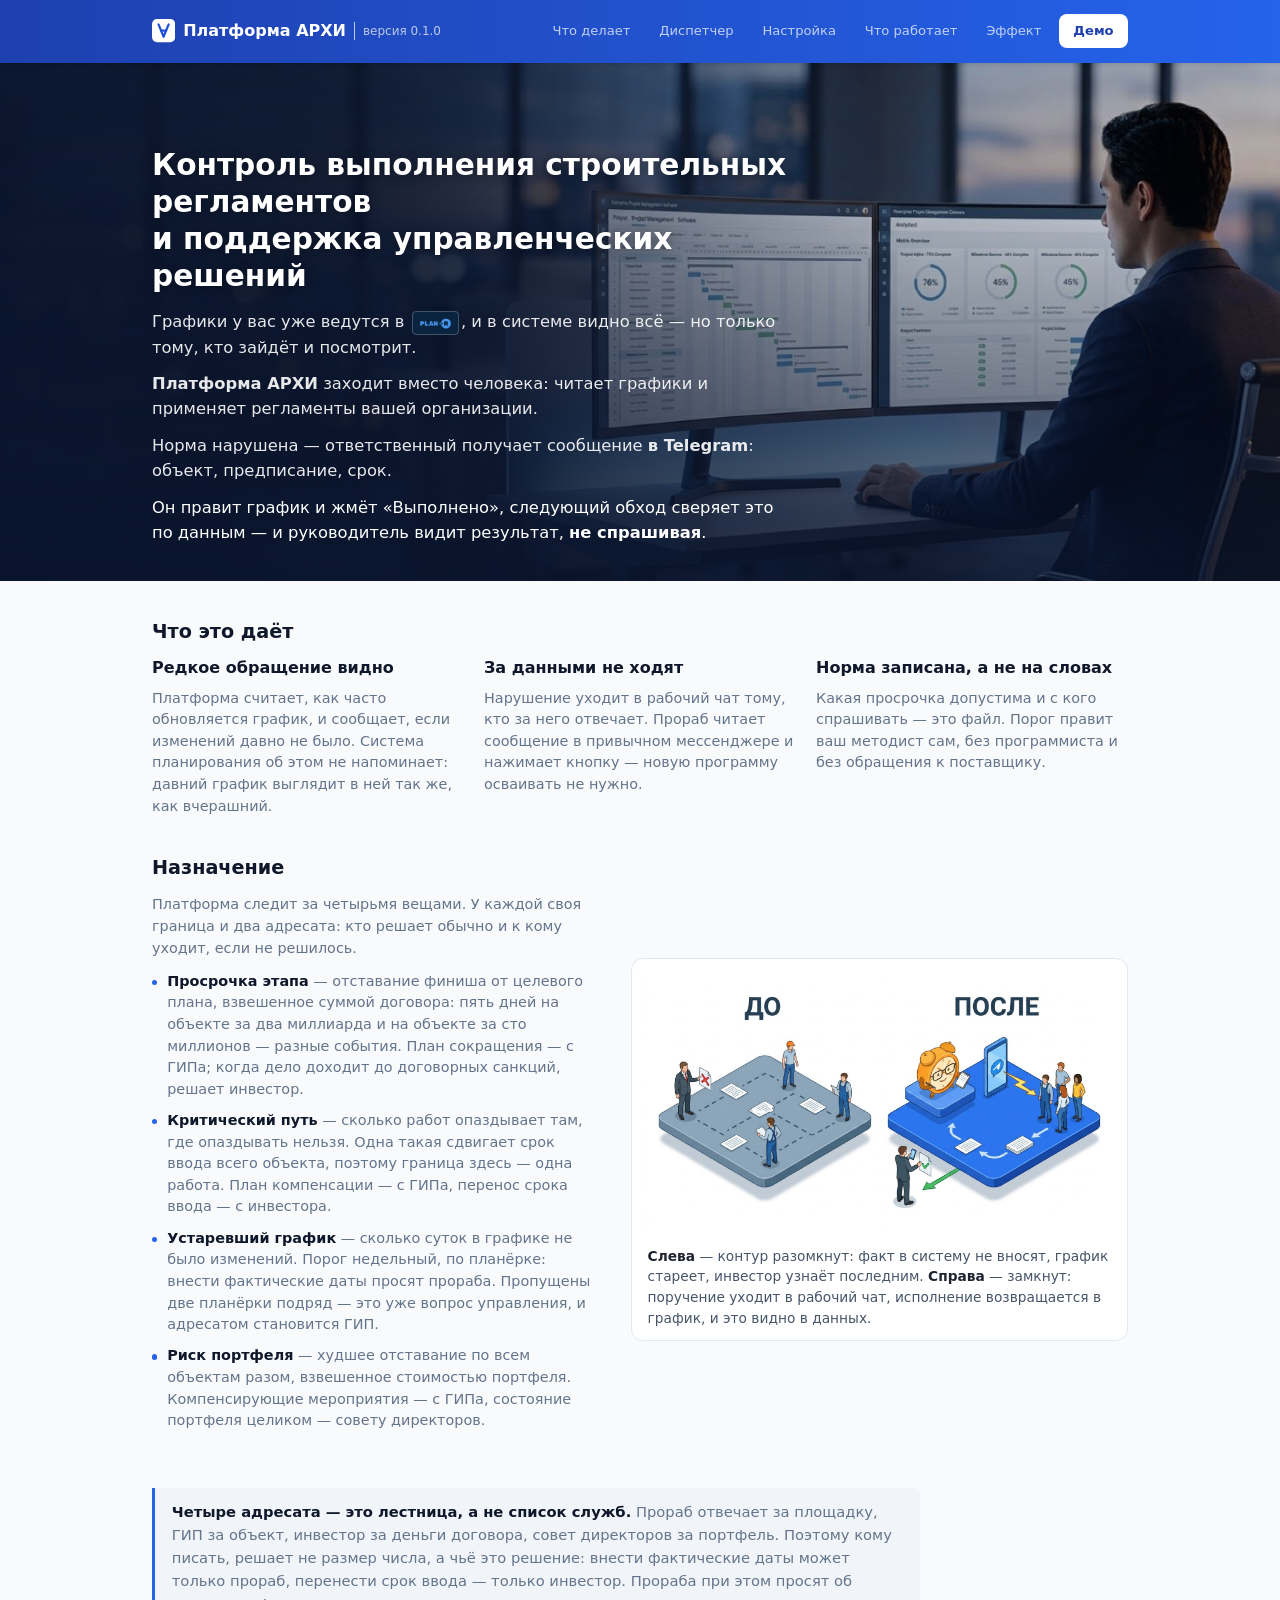
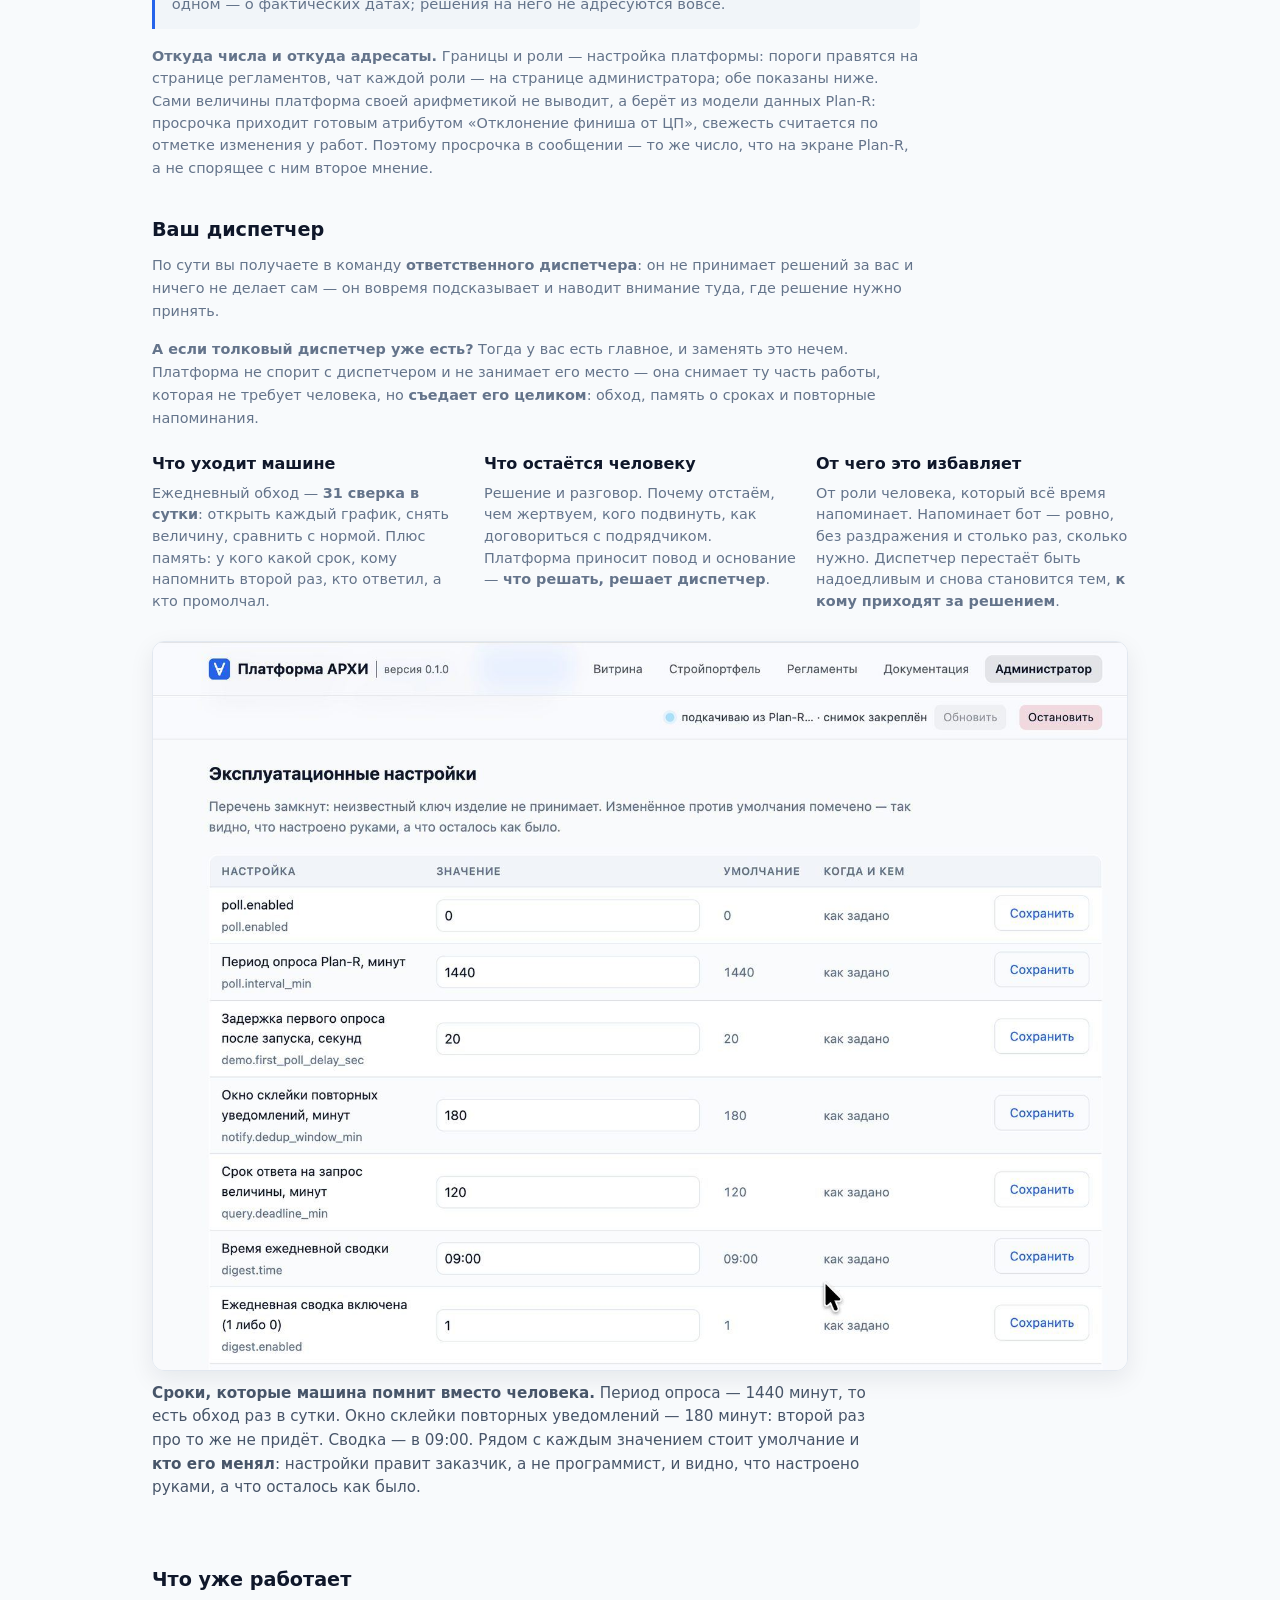
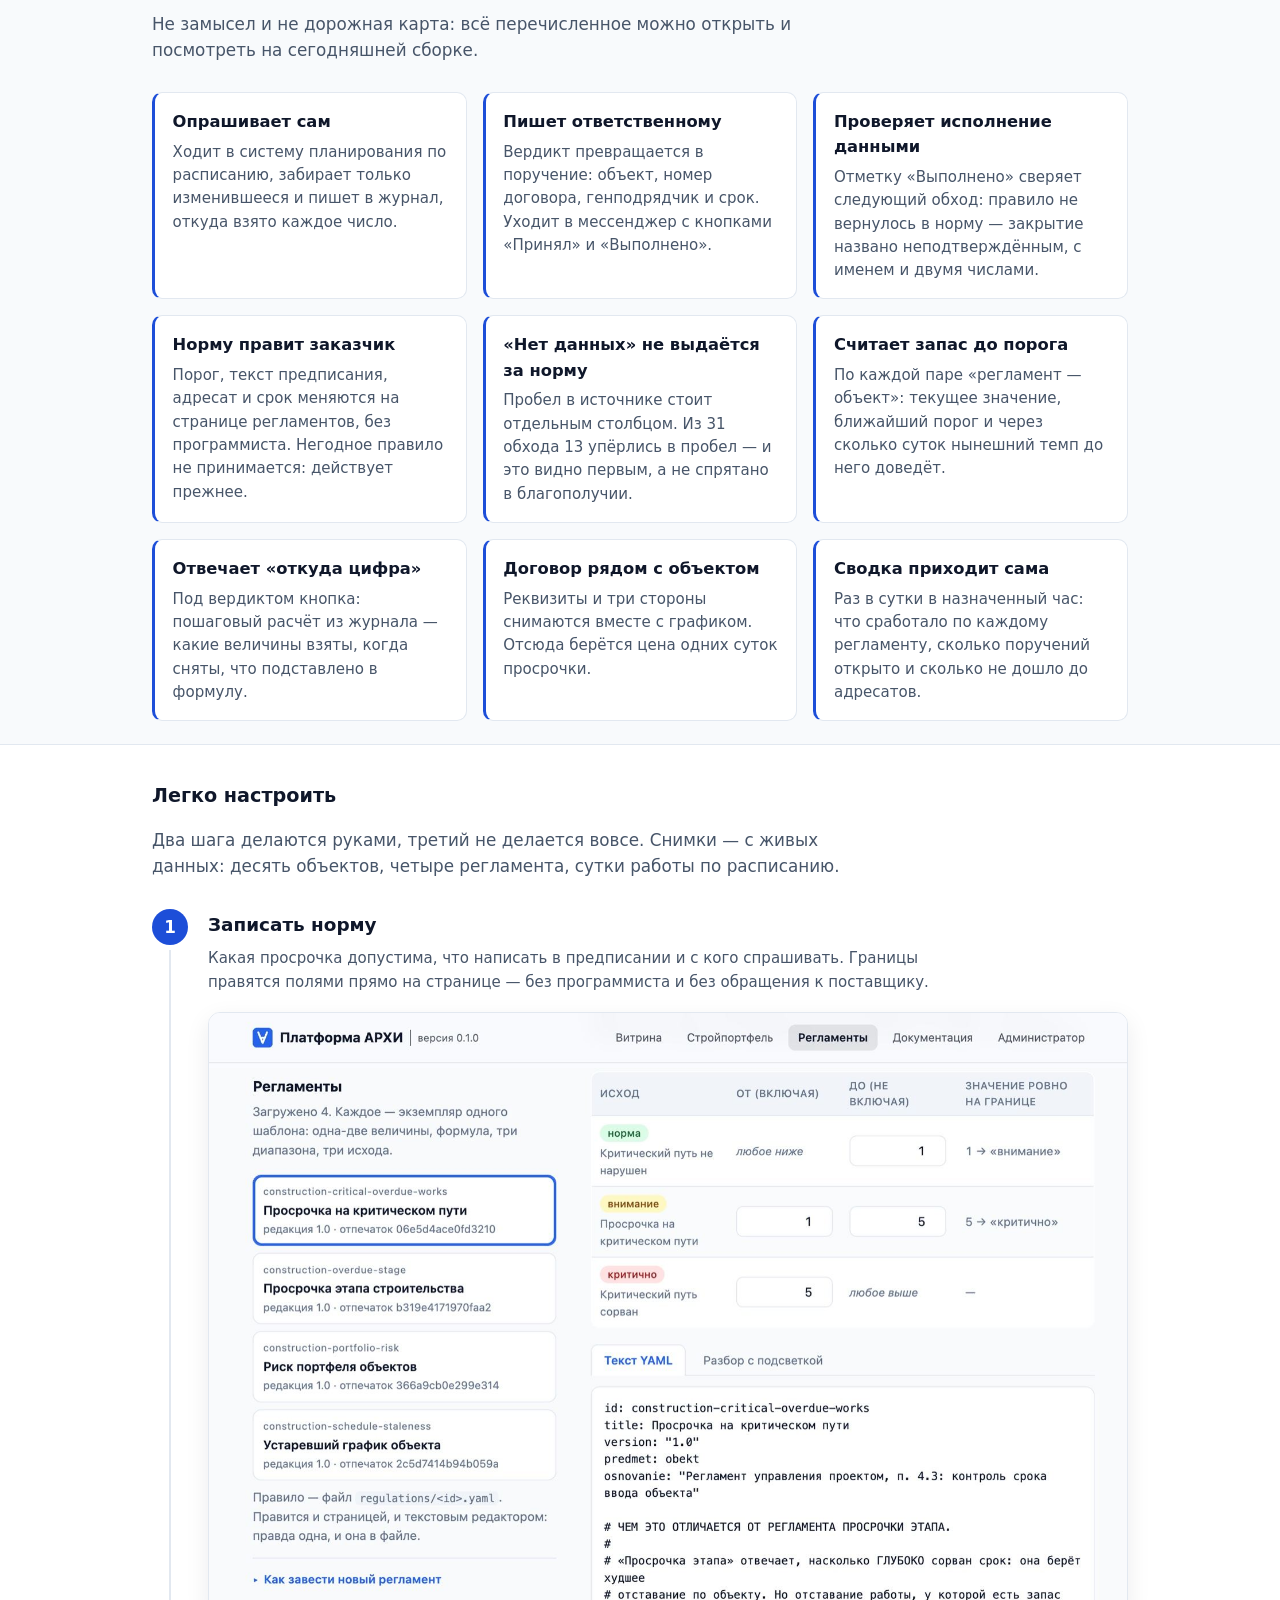
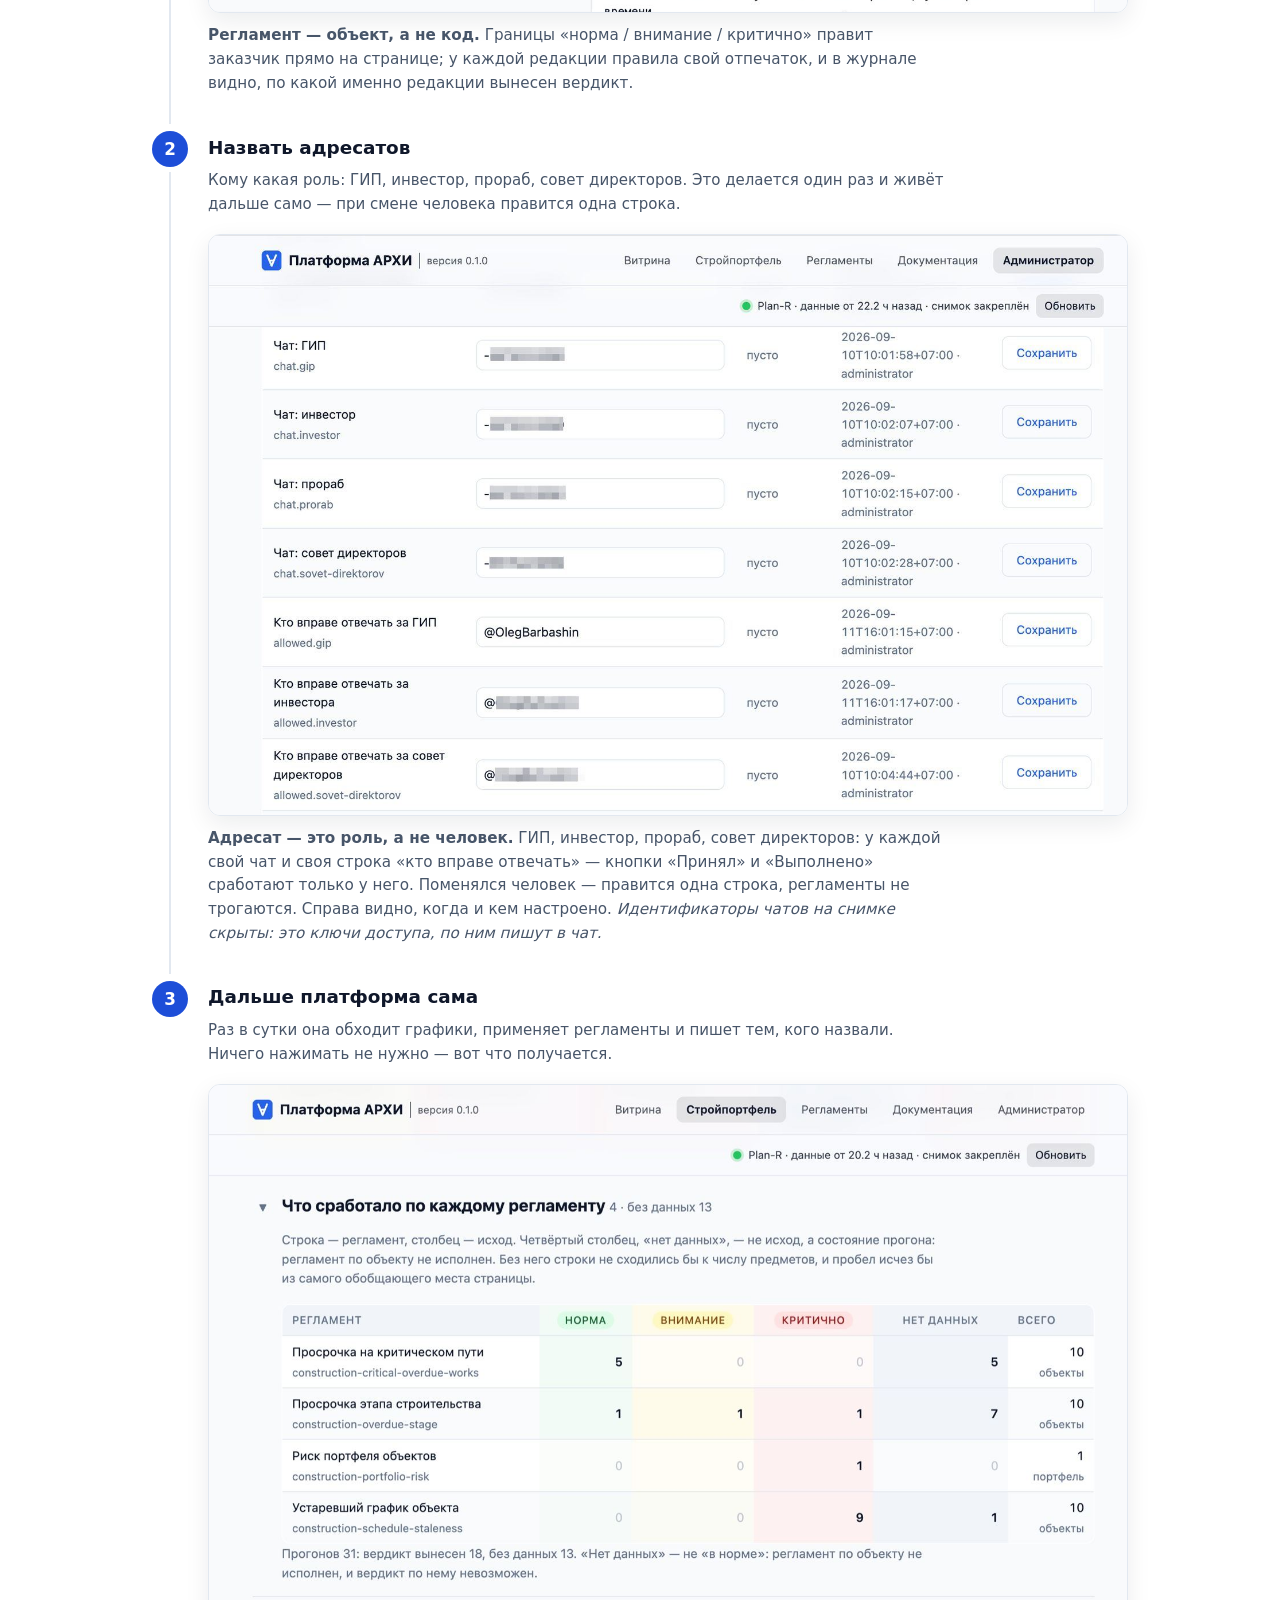
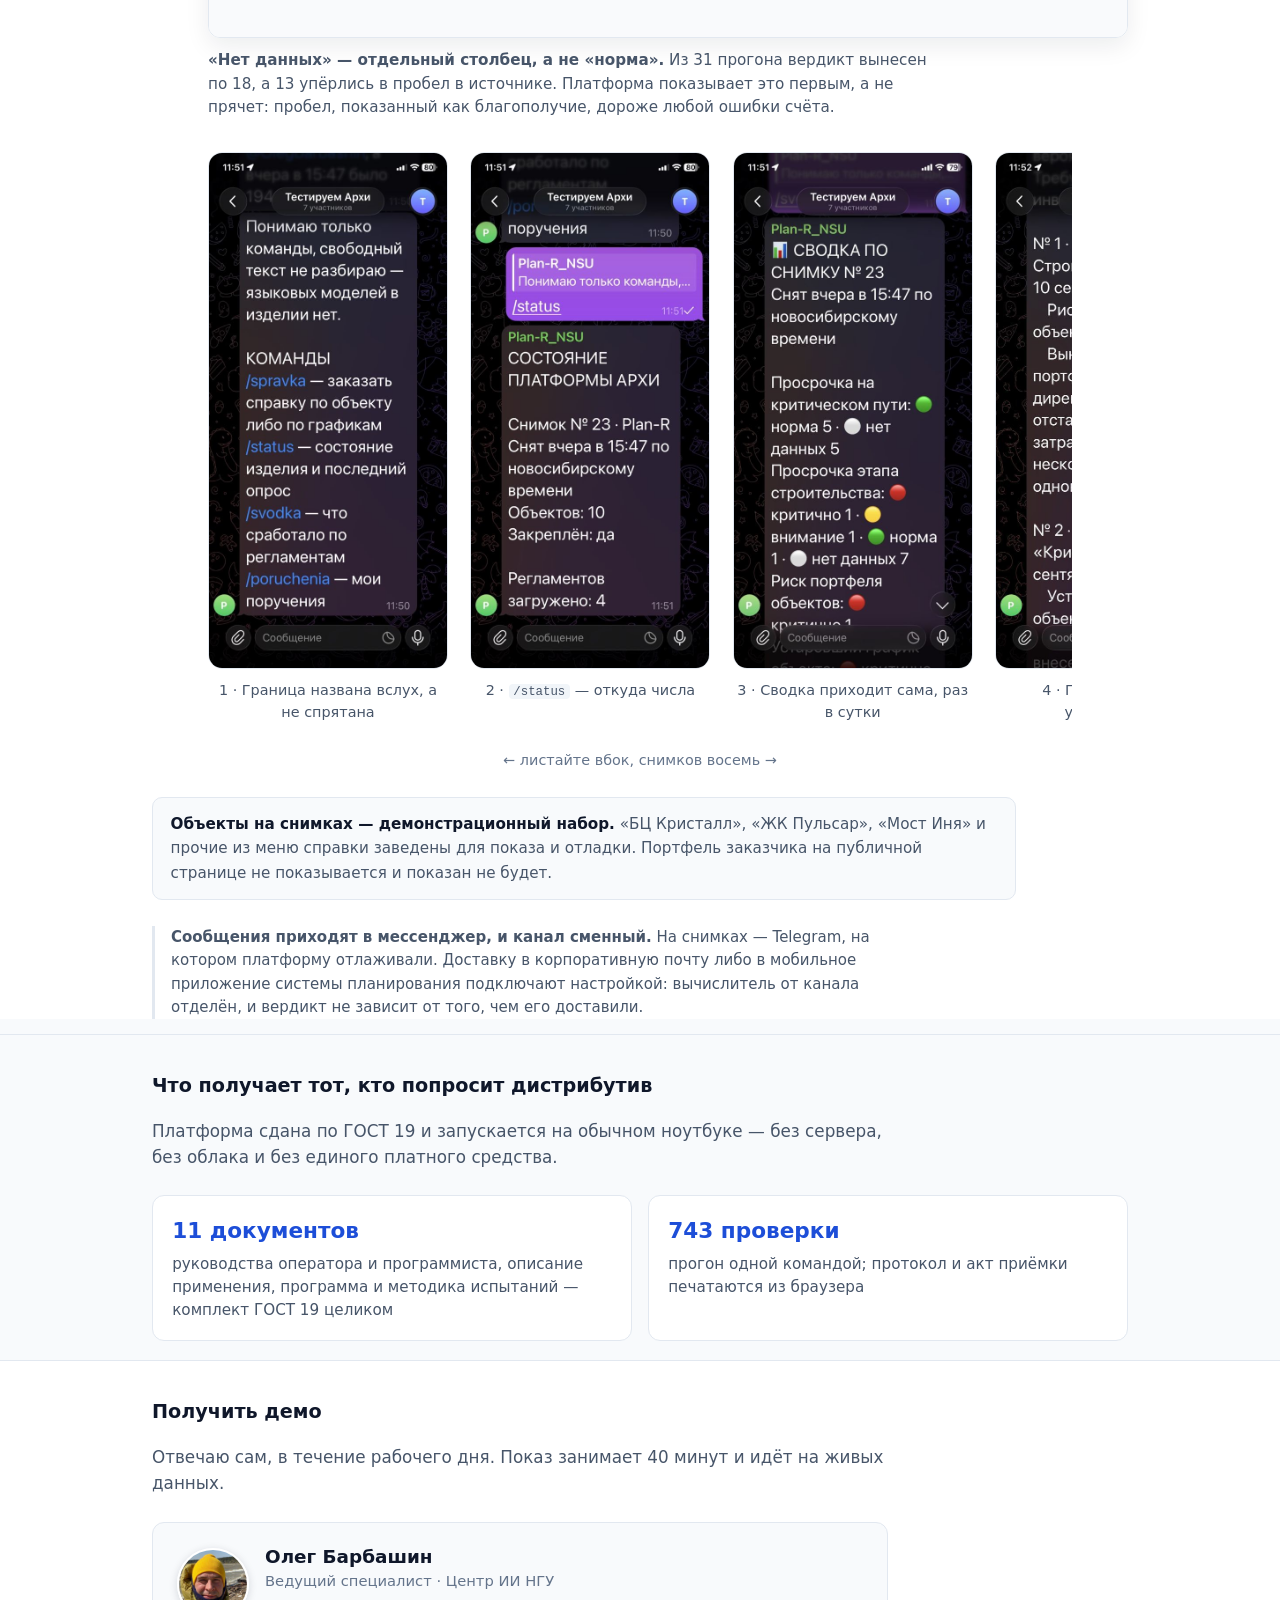
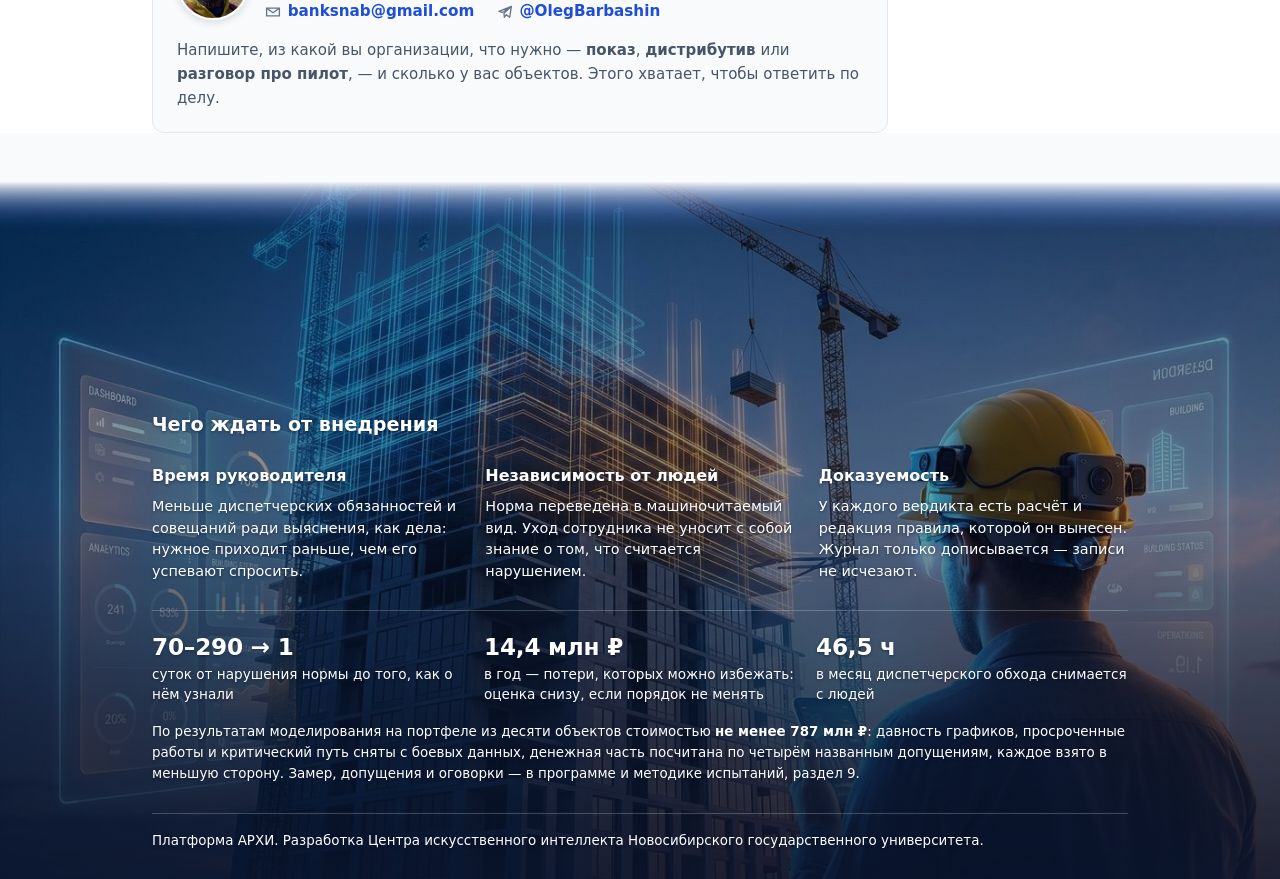
==== commit 0dfc453c: "назначение: адресаты названы поимённо и сказано, откуда они берутся Прежде адресат стоял у одного пу" ====
--- a/index.html
+++ b/index.html
@@ -324,29 +324,66 @@
         недели», — а шкалы целиком показывает страница регламентов, где они
         и живут.
       -->
+      <!--
+        АДРЕСАТЫ НАЗВАНЫ ПОИМЁННО — правка 14.09.2026 по замечанию читавших.
+
+        Прежде адресат стоял только у одного пункта из четырёх, а у «устаревшего
+        графика» было сказано глухо: «адресат меняется». Читатель не мог понять
+        ни кто получит сообщение, ни почему именно он, — а это первый вопрос
+        того, кто примеряет изделие на свою организацию.
+
+        ВСЁ НИЖЕ СВЕРЕНО С КОДОМ ИЗДЕЛИЯ, не сочинено под витрину.
+        Пороги и адресаты — из четырёх файлов `regulations/*.yaml`:
+          construction-overdue-stage          3–14 → gip,    >14 → investor
+          construction-critical-overdue-works  1–5 → gip,     >5 → investor
+          construction-schedule-staleness     7–14 → prorab, >14 → gip
+          construction-portfolio-risk         5–14 → gip,    >14 → sovet-direktorov
+        Лестница ролей — `app/hranilishche.py`, NAZVANIYA_ROLEY: «их четыре,
+        и это лестница, а не список служб». Ключи чатов — `app/baza.py`
+        (`chat.prorab`, `chat.gip`, `chat.investor`, `chat.sovet-direktorov`).
+        Происхождение величин — `docs/PLANR-DATA-MODEL.md`, п. 5.1 и п. 7.
+
+        ПОЧЕМУ ЗДЕСЬ ДВА ИСТОЧНИКА, А НЕ ОДИН. Величины изделие не выдумывает —
+        берёт из модели данных Plan-R; адресатов и границы не выдумывает тоже —
+        их задаёт заказчик в настройках. Своего у изделия ровно одно: правило,
+        связывающее первое со вторым. Сказать это на витрине важнее, чем
+        перечислить возможности: читатель боится не того, что изделие не умеет,
+        а того, что оно начнёт спорить числами с системой, в которой он работает.
+
+        «СКОЛЬКО СУТОК ОБЪЕКТ НЕ ТРОГАЛИ» ЗАМЕНЕНО на «сколько суток не было
+        изменений», и снята «забывчивость исполнителя» — тот же разбор, после
+        которого 14.09.2026 правилась карточка «Что это даёт». Само название
+        регламента оставлено: оно печатается на странице регламентов, видно
+        на снимке ниже, и переименовать его на витрине значило бы разойтись
+        с собственным снимком.
+      -->
       <p class="podpis">
-        Платформа следит за четырьмя вещами, и у каждой есть своя граница
-        и свой адресат:
+        Платформа следит за четырьмя вещами. У каждой своя граница и два
+        адресата: кто решает обычно и к кому уходит, если не решилось.
       </p>
       <ul class="chto-sledit">
         <li>
           <b>Просрочка этапа</b> — отставание финиша от целевого плана,
           взвешенное суммой договора: пять дней на объекте за два миллиарда
-          и на объекте за сто миллионов — разные события.
+          и на объекте за сто миллионов — разные события. План сокращения —
+          с ГИПа; когда дело доходит до договорных санкций, решает инвестор.
         </li>
         <li>
           <b>Критический путь</b> — сколько работ опаздывает там, где
           опаздывать нельзя. Одна такая сдвигает срок ввода всего объекта,
-          поэтому граница здесь — одна работа.
+          поэтому граница здесь — одна работа. План компенсации — с ГИПа,
+          перенос срока ввода — с инвестора.
         </li>
         <li>
-          <b>Устаревший график</b> — сколько суток объект не трогали.
-          Две пропущенные планёрки — уже не забывчивость исполнителя,
-          а вопрос управления, и адресат меняется.
+          <b>Устаревший график</b> — сколько суток в графике не было
+          изменений. Порог недельный, по планёрке: внести фактические даты
+          просят прораба. Пропущены две планёрки подряд — это уже вопрос
+          управления, и адресатом становится ГИП.
         </li>
         <li>
           <b>Риск портфеля</b> — худшее отставание по всем объектам разом,
-          взвешенное стоимостью портфеля. Уходит совету директоров.
+          взвешенное стоимостью портфеля. Компенсирующие мероприятия —
+          с ГИПа, состояние портфеля целиком — совету директоров.
         </li>
       </ul>
     </div>
@@ -387,6 +424,44 @@
         в данных.
       </figcaption>
     </figure>
+
+    <!--
+      ВЫВОД РАЗДЕЛА — ТРЕТЬИМ РЯДОМ, А НЕ В ЛЕВОМ СТОЛБЦЕ. Правка 14.09.2026.
+
+      Сперва оба абзаца стояли в `.naznachenie-tekst`, под перечнем. Замер
+      показал, чем это кончается: столбец текста вырос до 980px против 383
+      у схемы, и схема повисла в середине почти шестисот пикселей пустоты.
+      Столбцы выравниваются по центру (style.css, `.naznachenie`), и при
+      такой разнице выравнивание работает против себя.
+
+      Здесь они читаются и лучше по смыслу: слева — за чем платформа следит,
+      справа — картинка того же самого, а под обоими вывод, который относится
+      к ним обоим сразу. Порядок «частное → рисунок → правило» тот же, что
+      в остальных разделах.
+
+      Третий ряд получается флексом: `.naznachenie` переносит строки, и ребёнку
+      достаточно базиса во всю ширину. Ширина строки при этом остаётся
+      читаемой сама собой — `.podpis` ограничен 48rem.
+    -->
+    <div class="vyvod-polosa">
+      <p class="podpis vyvod-naznacheniya">
+        <b>Четыре адресата — это лестница, а не список служб.</b> Прораб
+        отвечает за площадку, ГИП за объект, инвестор за деньги договора,
+        совет директоров за портфель. Поэтому кому писать, решает не размер
+        числа, а чьё это решение: внести фактические даты может только прораб,
+        перенести срок ввода — только инвестор. Прораба при этом просят
+        об одном — о фактических датах; решения на него не адресуются вовсе.
+      </p>
+      <p class="podpis">
+        <b>Откуда числа и откуда адресаты.</b> Границы и роли — настройка
+        платформы: пороги правятся на странице регламентов, чат каждой роли —
+        на странице администратора; обе показаны ниже. Сами величины платформа
+        своей арифметикой не выводит, а берёт из модели данных Plan-R: просрочка
+        приходит готовым атрибутом «Отклонение финиша от ЦП», свежесть считается
+        по отметке изменения у работ. Поэтому просрочка в сообщении — то же
+        число, что на экране Plan-R, а не спорящее с ним второе мнение.
+      </p>
+    </div>
   </section>
 
   <section class="dispetcher" id="dispetcher">
--- a/public.css
+++ b/public.css
@@ -470,6 +470,25 @@
   .svyaz-foto { width: 56px; height: 56px; }
   .svyaz-kto { gap: 0.8rem; }
 }
+
+/* --- Назначение: вывод под обоими столбцами ------------------------------- */
+
+/* `.naznachenie` в style.css — флекс с переносом и выравниванием по центру:
+   слева перечень величин, справа схема ДО/ПОСЛЕ. Вывод раздела относится
+   к обоим столбцам сразу, поэтому стоит третьим ребёнком и занимает ряд
+   целиком — базиса во всю ширину для этого достаточно, перенос флекс делает
+   сам.
+ *
+ * ЭТО ЕЩЁ И ПОЧИНКА РАСКЛАДКИ. Пока оба абзаца лежали в левом столбце, тот
+ * вырос до 980px против 383 у схемы (замер 14.09.2026, ширины 1024–1440),
+ * и выравнивание по центру подвешивало схему в середине пустоты. Столбцы
+ * тем самым вернулись к сопоставимой высоте, а `align-items: center` снова
+ * делает то, ради чего поставлено.
+ *
+ * Ширину строки ограничивать не нужно: `.podpis` в style.css уже держит
+ * 48rem, и на широком экране вывод не растягивается на всю полосу.
+ */
+.naznachenie .vyvod-polosa { flex: 0 0 100%; }
 
 /* --- Ваш диспетчер -------------------------------------------------------- */
 
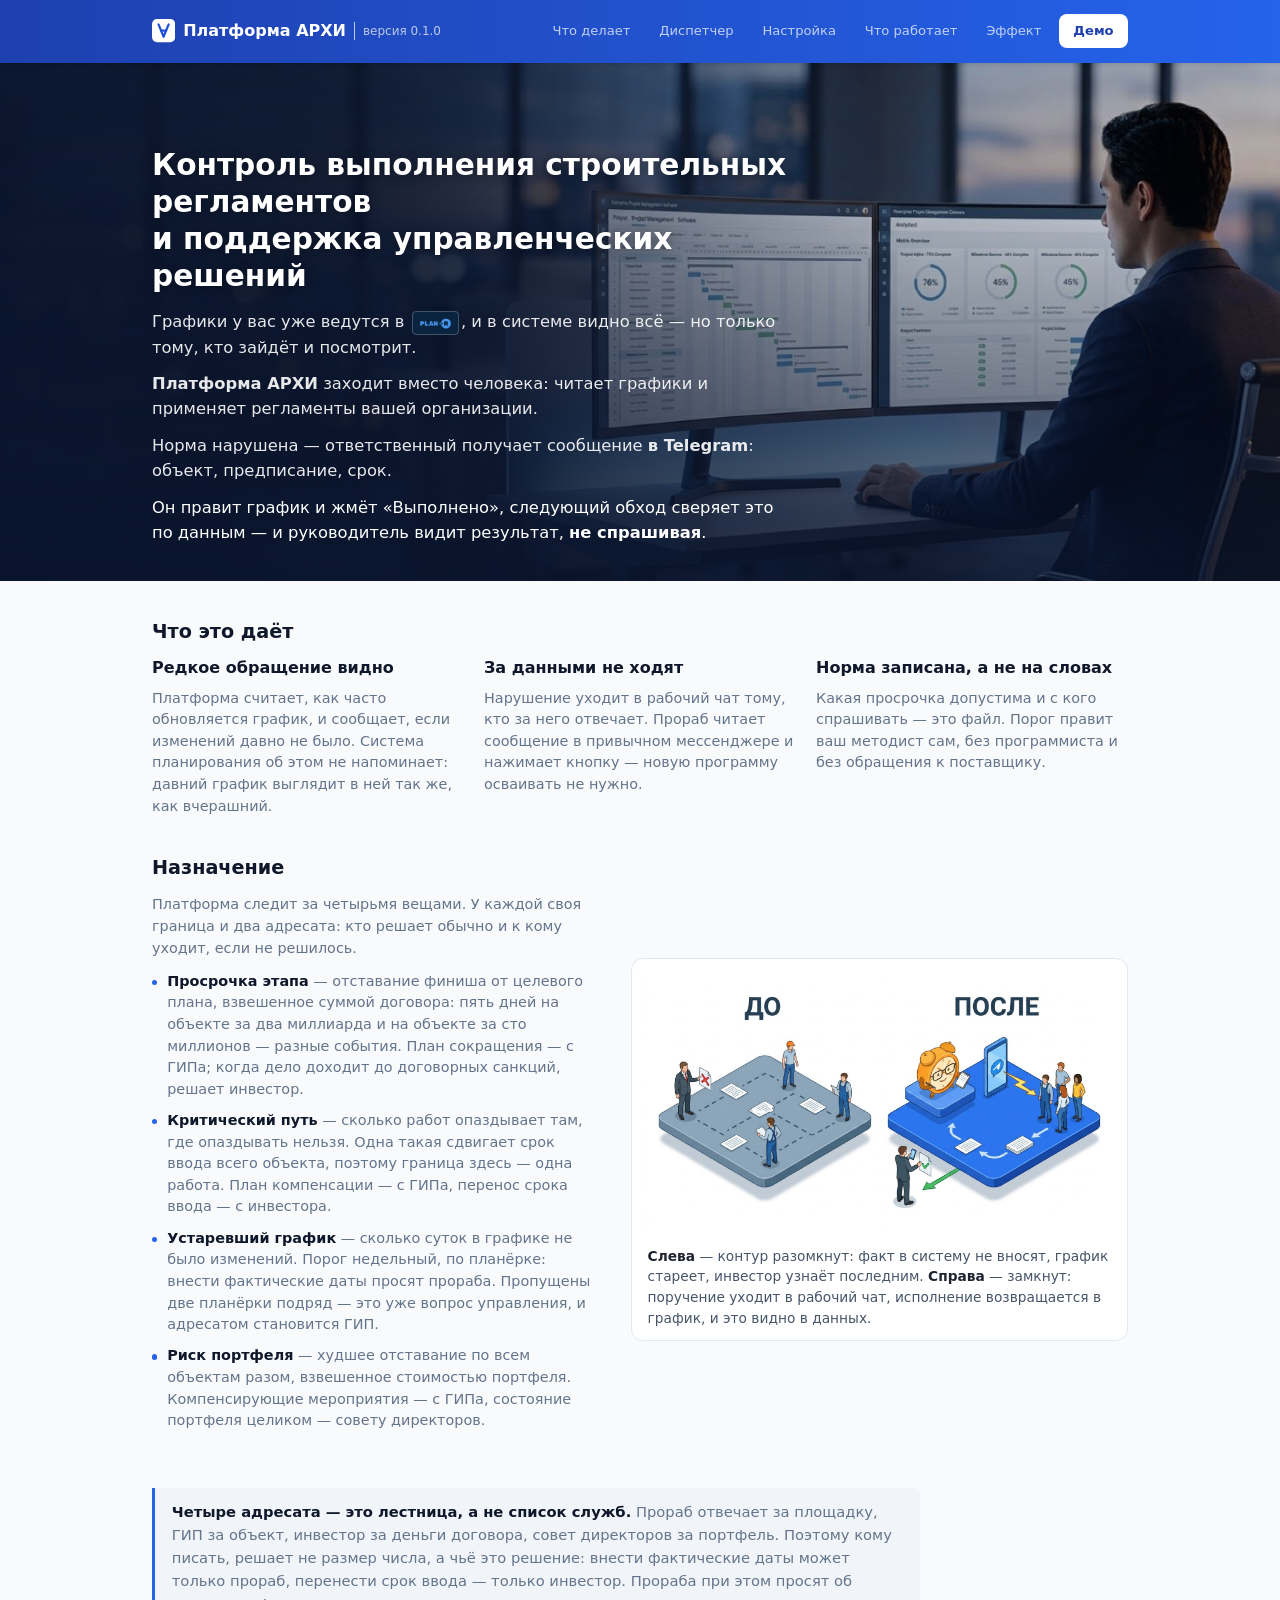
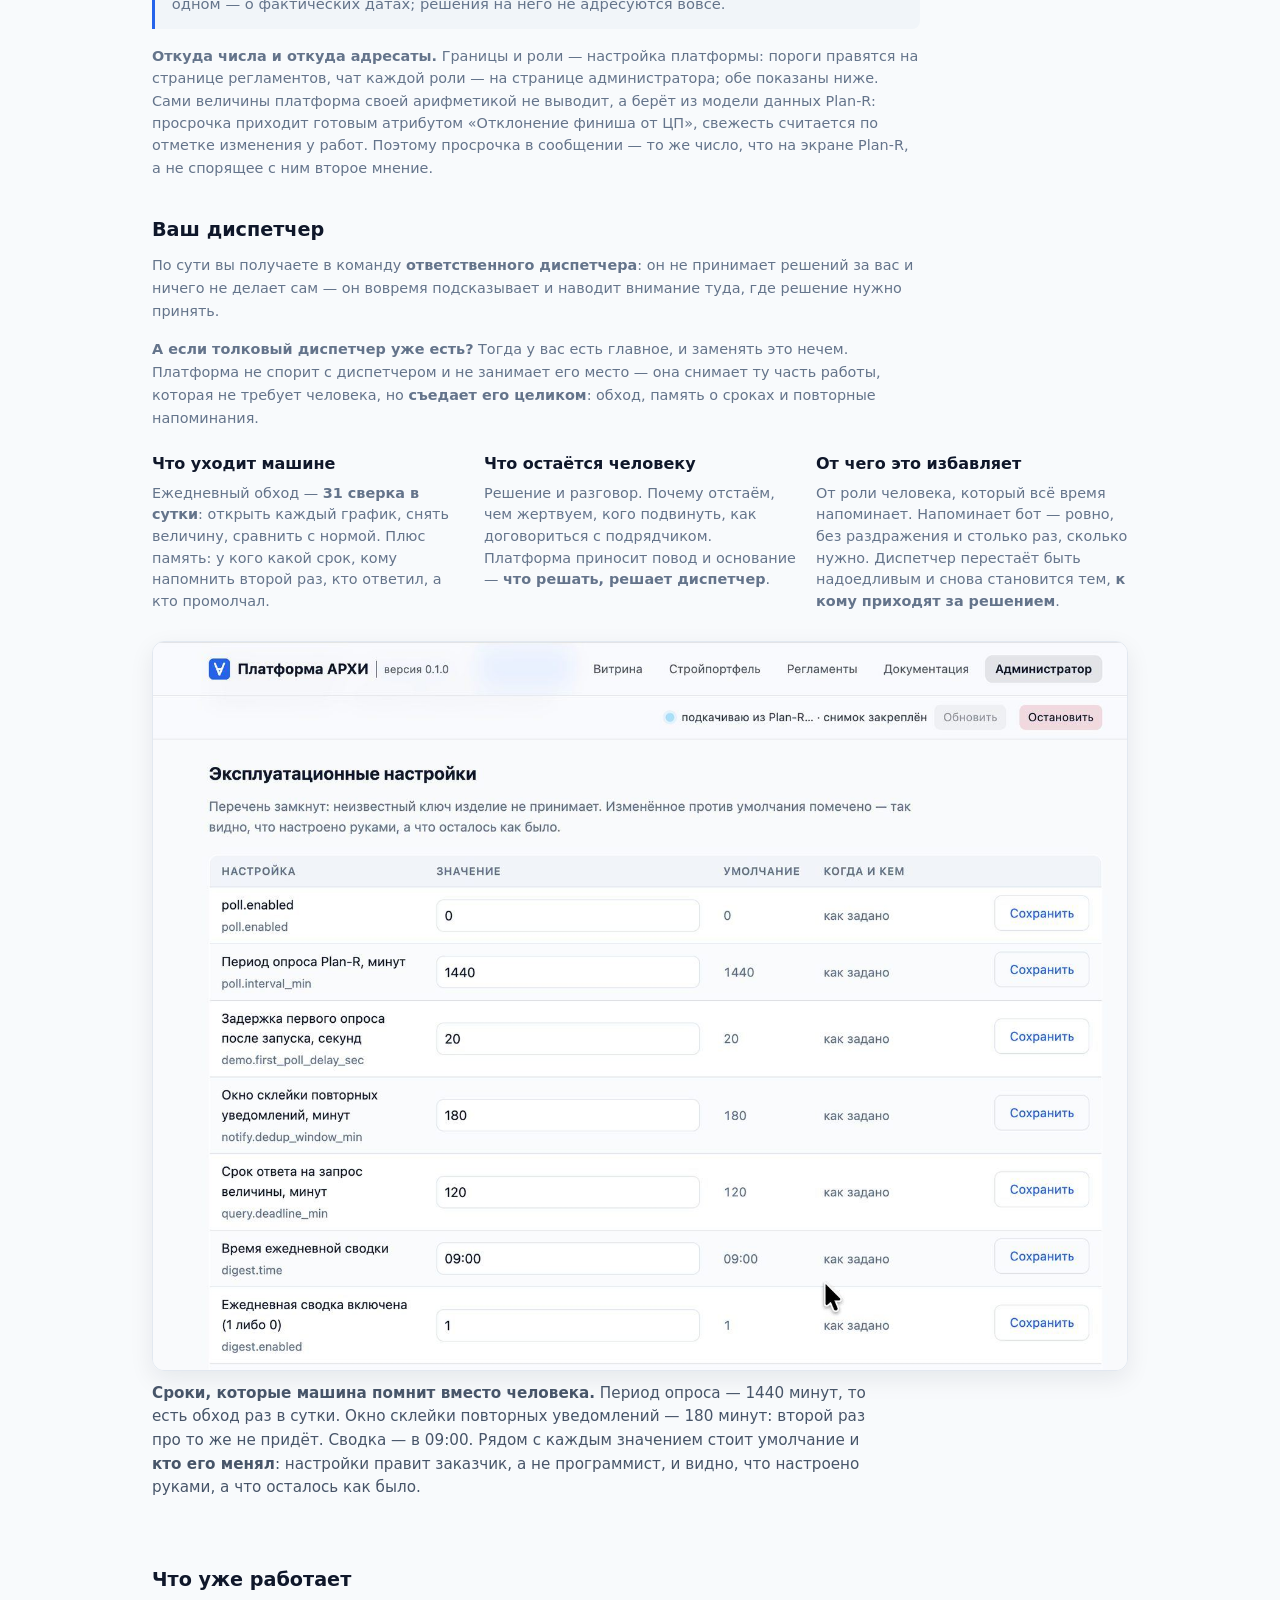
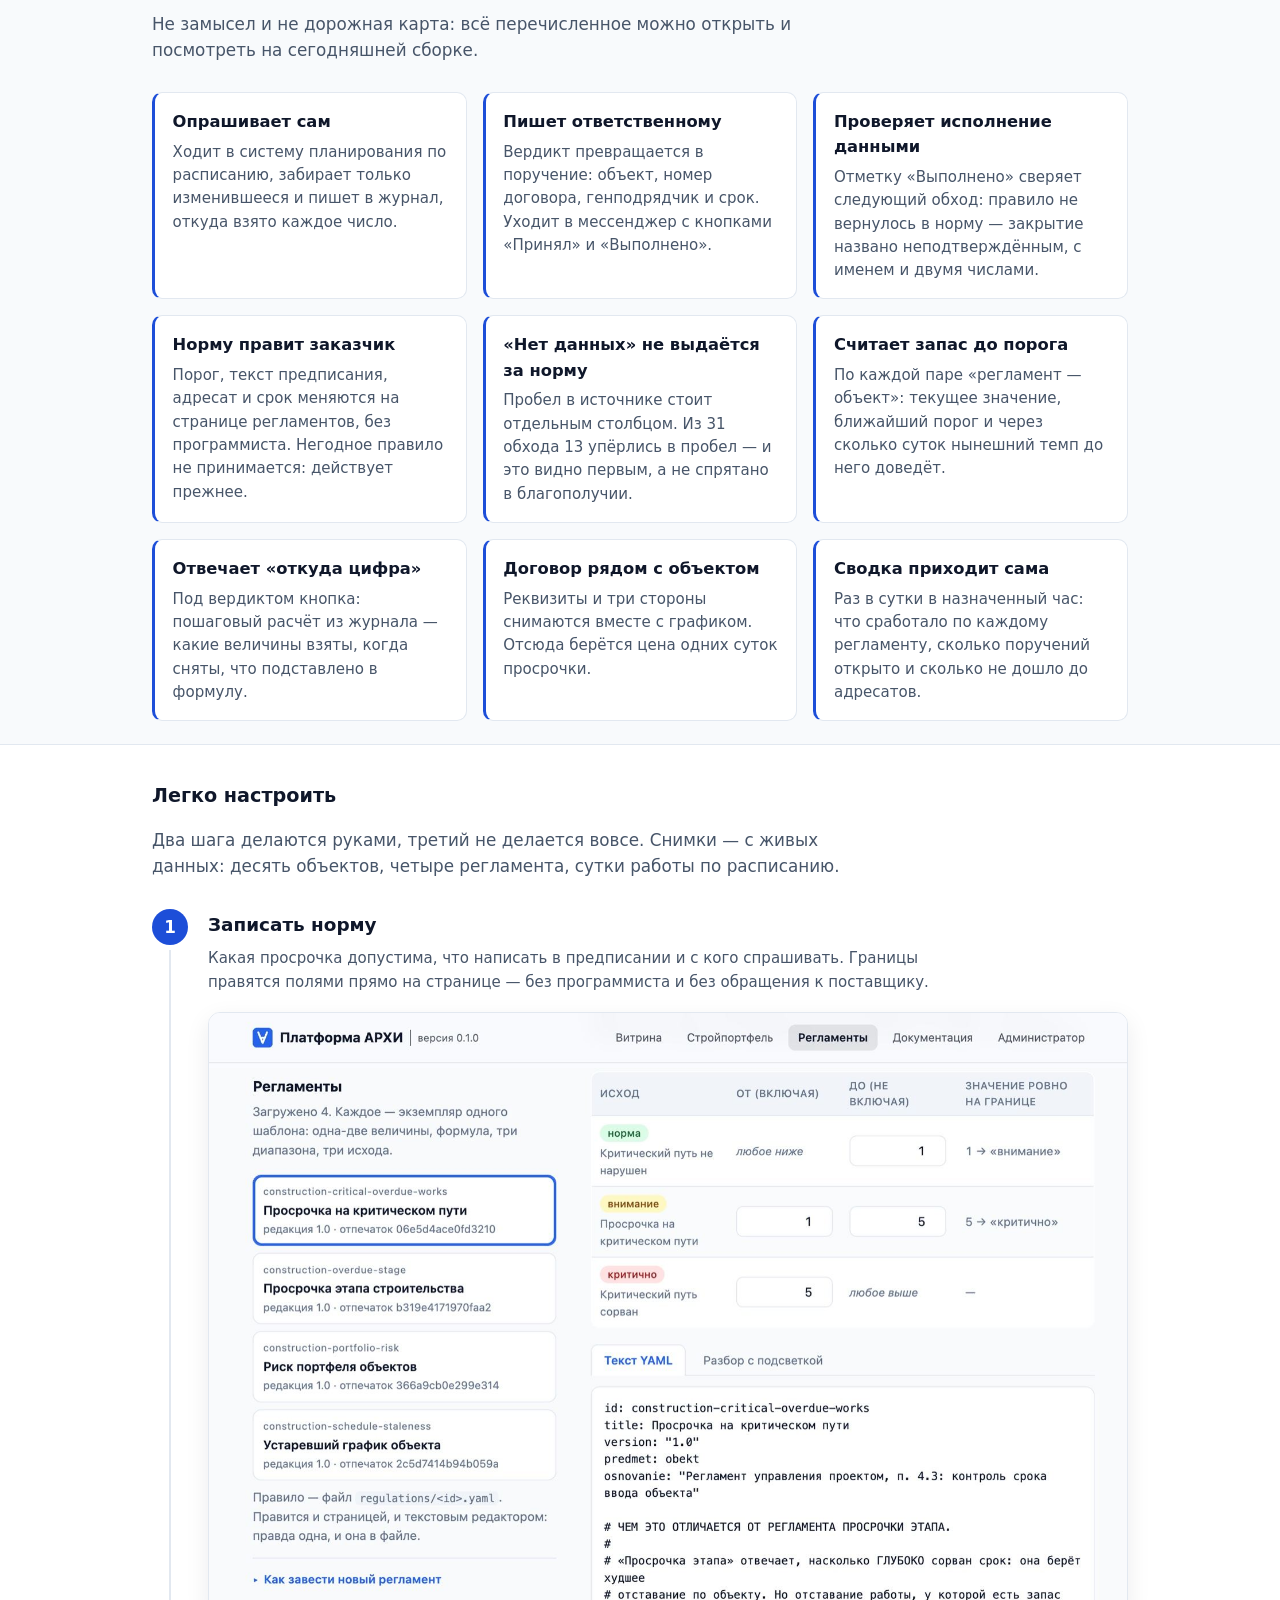
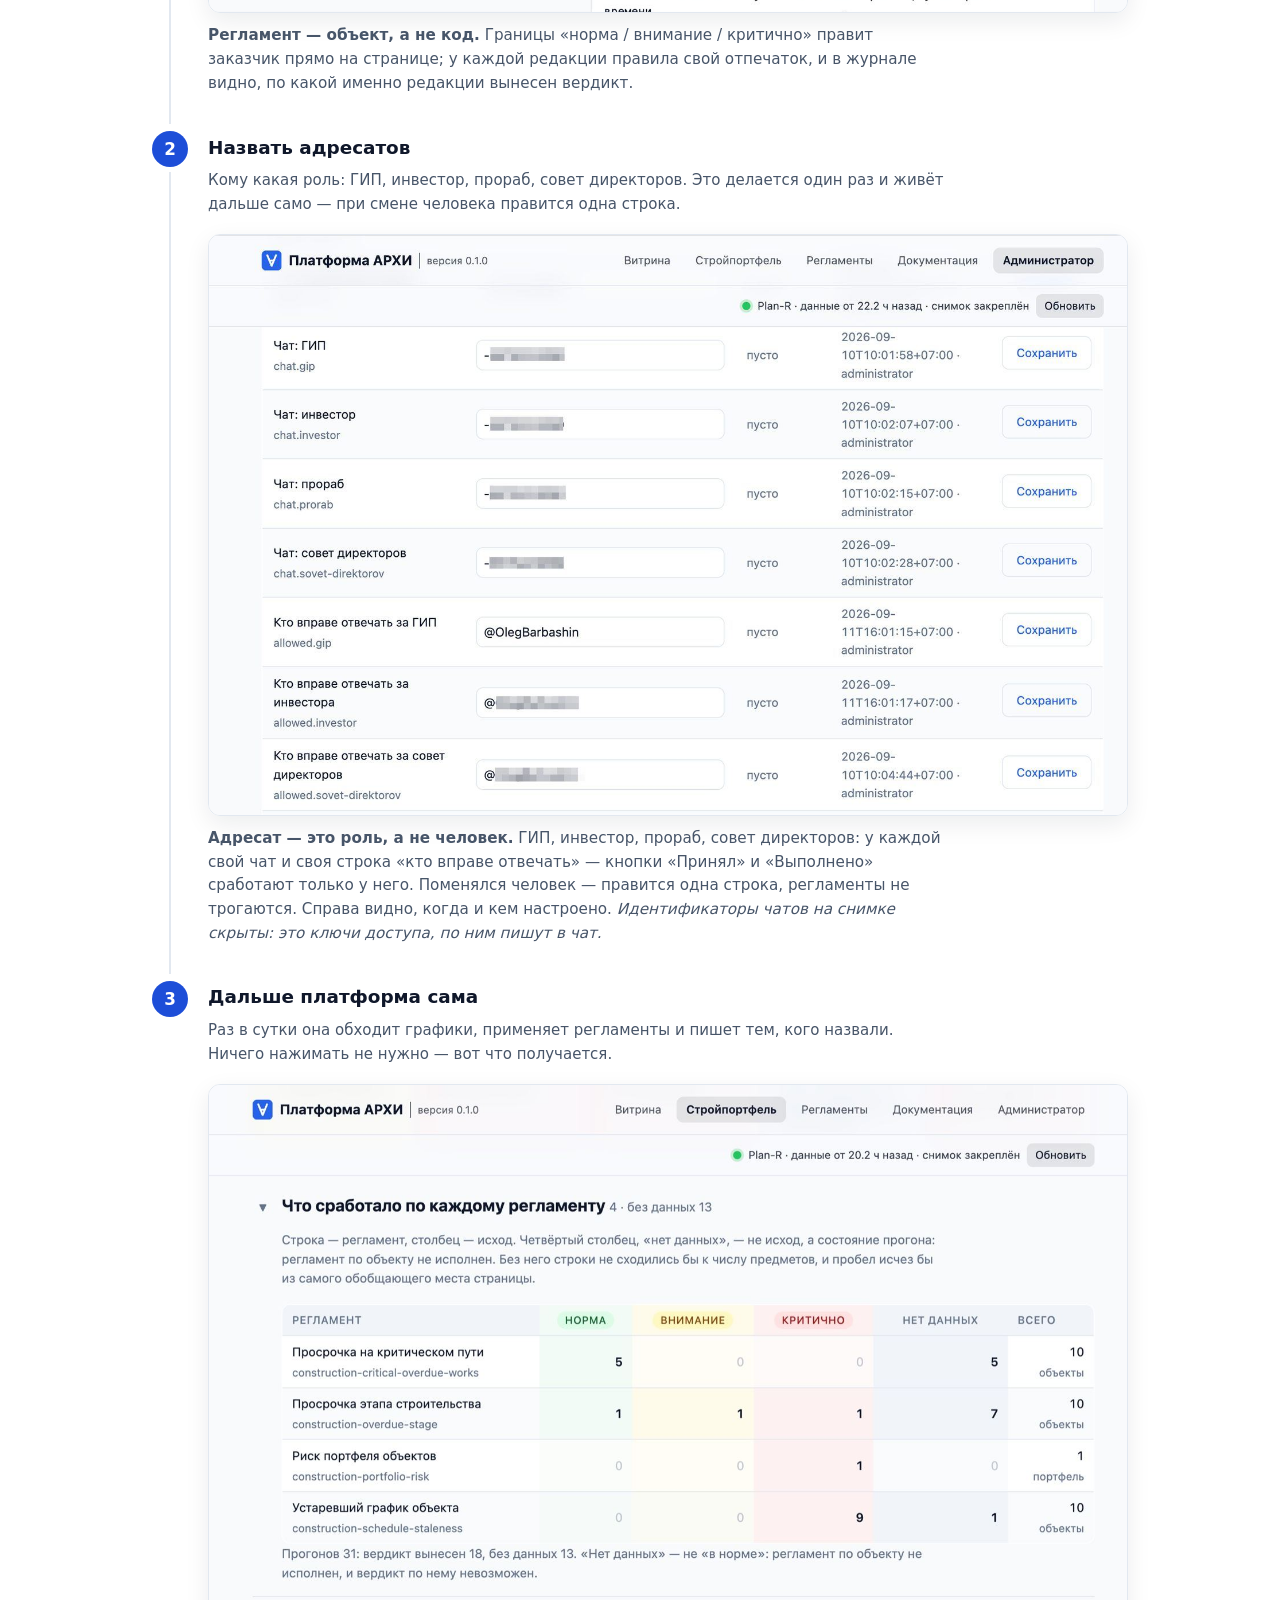
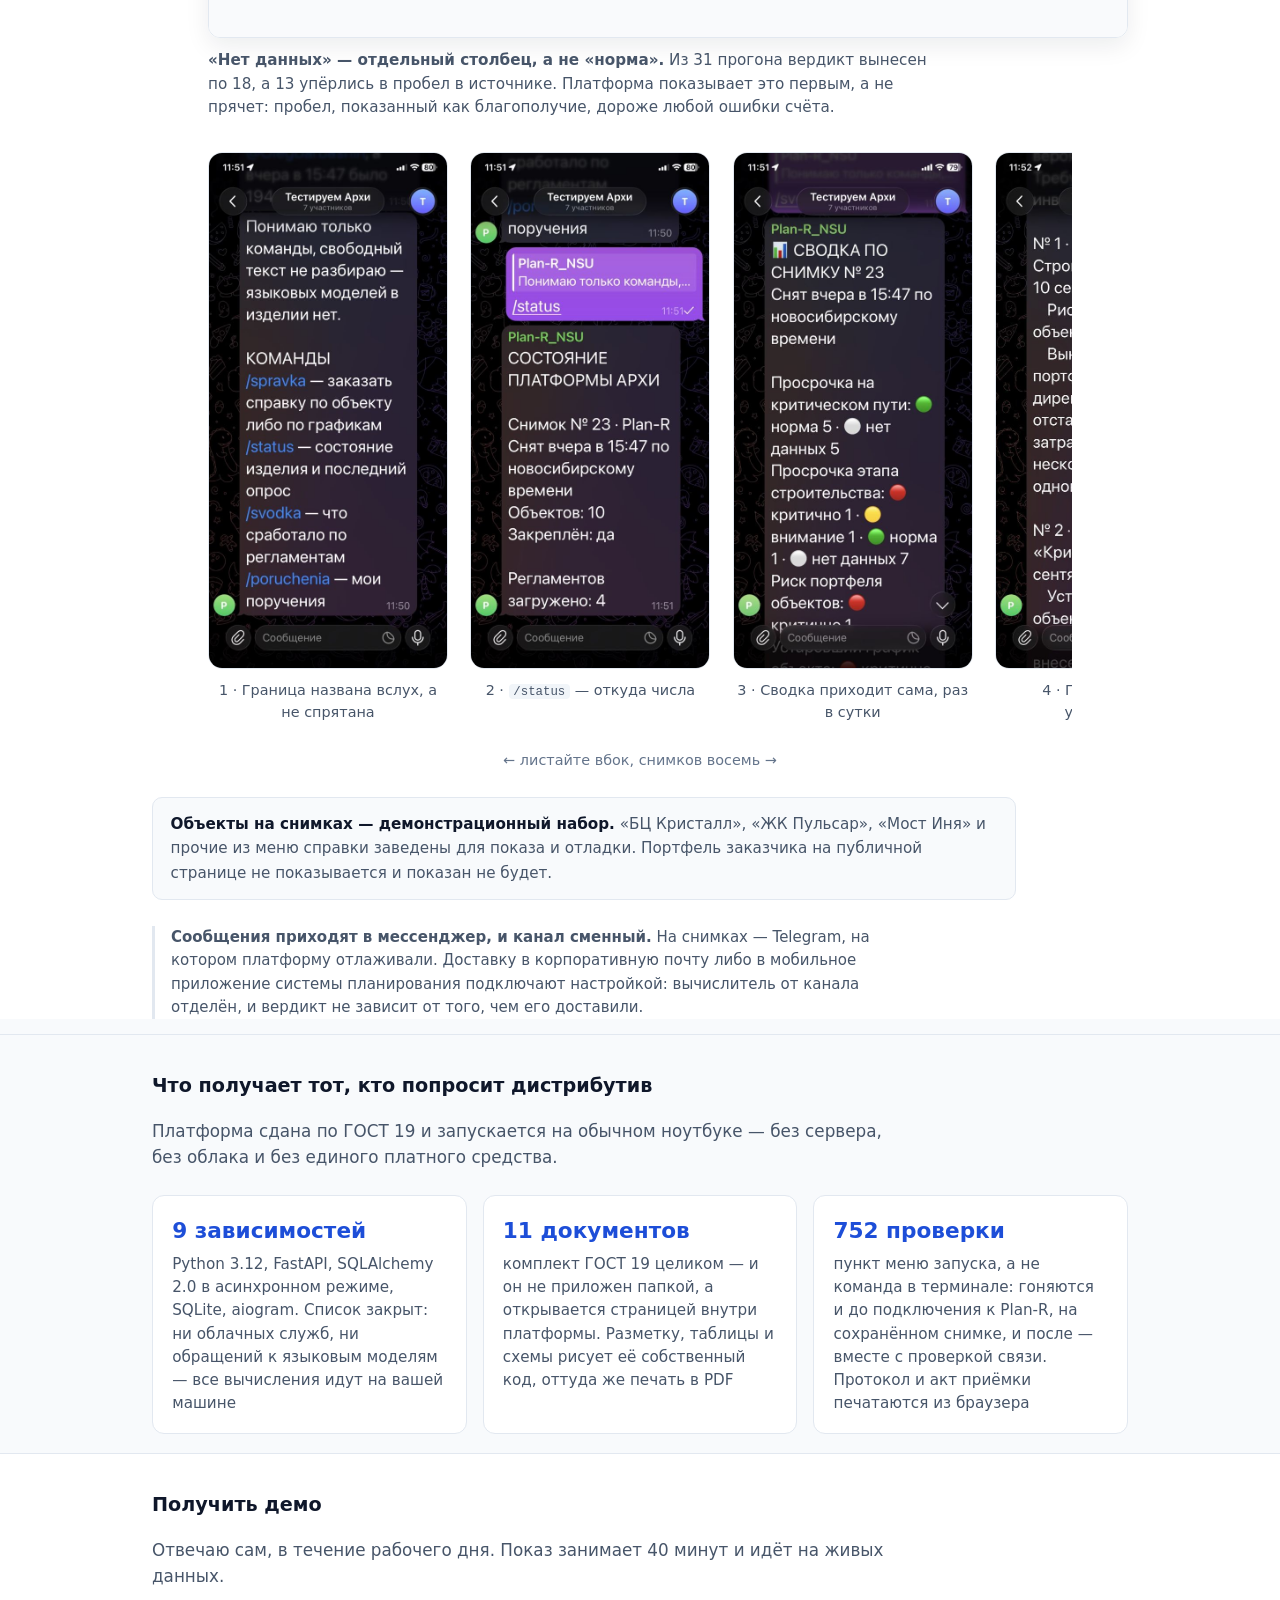
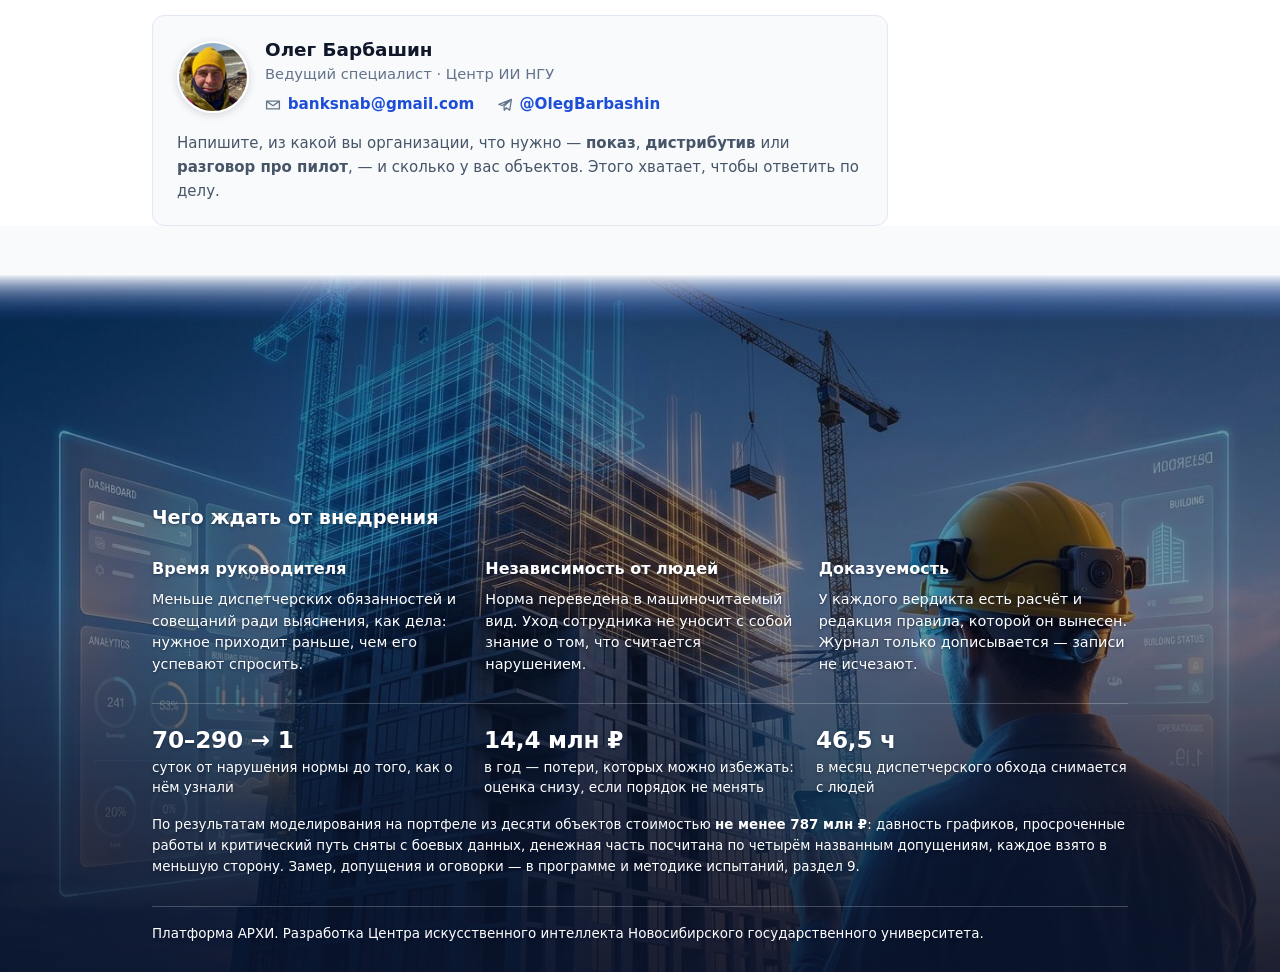
==== commit 069a0b96: "поставка: третий чип про стек, и два прежних дополнены Чипов было два, стало три. Каждый сверен с из" ====
--- a/index.html
+++ b/index.html
@@ -133,9 +133,18 @@
         безупречно — что при вчерашних данных, что при недельных.
 
         ЗАМЕР «от 67 до 193 суток» ОТСЮДА СНЯТ 14.09.2026 вместе с карточкой
-        «Что это даёт», где он печатался: он был из одной выгрузки, а звучал
-        как утверждение обо всех. Практики говорят, что графики правят
-        не реже раза в неделю, — довод держится и без числа.
+        «Что это даёт», где он печатался. Снят НЕ ПОТОМУ, ЧТО НЕВЕРЕН: сверка
+        с базой изделия в тот же день дала по тому же экземпляру от 73 до 293
+        суток на девяти объектах из десяти. Но экземпляр этот наш, испытательный,
+        и правят его мы; а звучало число утверждением про чужие организации,
+        где график ведут еженедельно. Читатель опровергал его собственным
+        опытом — и вместе с ним переставал верить соседним числам, которые
+        на этой странице проверяемые.
+
+        Отсюда правило, стоящее дороже самого числа: замер по СВОЕМУ экземпляру
+        нельзя печатать без слова «у нас». Довод при этом держится и без числа —
+        он про условие «если человек зайдёт», а не про то, на сколько тот
+        задержался.
 
         Поэтому обещание здесь — не «мы тоже умеем считать», а «заходить
         не нужно». Соревноваться перечнем возможностей с платформой
@@ -256,10 +265,12 @@
           не реже раза в неделю. Слово, сказанное о человеке, который
           свою работу делает, ссорит с ним раньше, чем он дочитает карточку.
 
-          СНЯТ И ЗАМЕР «от 67 до 193 суток». Он был из одной выгрузки,
-          а звучал как утверждение обо всех. Число, которое собеседник
-          опровергает собственным опытом, обесценивает и соседние —
-          а соседние на этой странице проверяемые.
+          СНЯТ И ЗАМЕР «от 67 до 193 суток». Он был по нашему испытательному
+          экземпляру, а звучал утверждением про чужие организации. Число,
+          которое собеседник опровергает собственным опытом, обесценивает
+          и соседние — а соседние на этой странице проверяемые. Само число
+          при этом верное и с тех пор выросло; разбор — в комментарии
+          к заглавному блоку.
 
           Осталось то, что изделие действительно умеет: видеть, когда
           данные менялись в последний раз, и сказать об этом. Без оценки
@@ -874,16 +885,60 @@
       сервера, без облака и без единого платного средства.
     </p>
 
+    <!--
+      ТРИ ЧИПА, И КАЖДЫЙ СВЕРЕН С ИЗДЕЛИЕМ 14.09.2026.
+
+      Девять зависимостей — requirements.txt, ровно девять строк: fastapi,
+      uvicorn, pydantic, SQLAlchemy, aiosqlite, greenlet, httpx, PyYAML,
+      aiogram. Версия языка — start.command, где 3.12 не просто требуется,
+      а проверяется при запуске.
+
+      ЦИФРОЙ, А НЕ СЛОВОМ. «Девять зависимостей» переносилось на вторую строку
+      при ширине окна 832–860 px, где на карточку приходится около 15rem,
+      и заголовок первой карточки стоял в два ряда против одного у соседей.
+      Цифра короче на пять знаков и держится в строку до самого узкого места
+      трёхколоночной раскладки. Побочно вышло ровнее: у соседних карточек
+      заголовки тоже начинаются числом.
+
+      Одиннадцать документов — app/dokumenty.py, реестр из одиннадцати
+      записей. Своя отрисовка Markdown — app/razmetka.py («около двухсот
+      строк, проверяется набором и никуда не тянет»), схемы — app/mermaid_*.py,
+      печать — web/pechat.css.
+
+      ЧИСЛО ПРОВЕРОК ИСПРАВЛЕНО: стояло 743, стало 752. Изделие печатает 752
+      и в README, и в программе и методике испытаний (11710-11710-51, п. 71),
+      а прогон по умолчанию собирает 742 — боевой пакет исключён, он ходит
+      в экземпляр заказчика. На витрине стоит то же число, что в документе,
+      который проверяющий откроет.
+
+      ПУНКТЫ МЕНЮ, А НЕ КОМАНДЫ В ТЕРМИНАЛЕ. start.command, строки 177–184:
+      1) запустить, 2) приёмочные испытания, 3) набор проверок, 4) проверить
+      связь с Plan-R, 5) скачать данные. Отсюда и «до подключения и после»:
+      без файла .env изделие идёт в режиме показа на сохранённом снимке
+      (fixtures/planr), и проверки гоняются, когда канала ещё нет вовсе.
+
+      ЧЕГО ЗДЕСЬ НЕТ НАМЕРЕННО. «Опубликована документация» — не наша
+      формулировка: изделие локальное, наружу оно ничего не выкладывает.
+      Сказано иначе — комплект внутри, и печатает его само изделие.
+    -->
     <div class="sostav">
       <div class="sostav-punkt">
+        <b>9 зависимостей</b>
+        <span>Python 3.12, FastAPI, SQLAlchemy 2.0 в асинхронном режиме,
+              SQLite, aiogram. Список закрыт: ни облачных служб, ни обращений
+              к языковым моделям — все вычисления идут на вашей машине</span>
+      </div>
+      <div class="sostav-punkt">
         <b>11 документов</b>
-        <span>руководства оператора и программиста, описание применения,
-              программа и методика испытаний — комплект ГОСТ 19 целиком</span>
+        <span>комплект ГОСТ 19 целиком — и он не приложен папкой, а открывается
+              страницей внутри платформы. Разметку, таблицы и схемы рисует её
+              собственный код, оттуда же печать в PDF</span>
       </div>
       <div class="sostav-punkt">
-        <b>743 проверки</b>
-        <span>прогон одной командой; протокол и акт приёмки печатаются
-              из браузера</span>
+        <b>752 проверки</b>
+        <span>пункт меню запуска, а не команда в терминале: гоняются и до
+              подключения к Plan-R, на сохранённом снимке, и после — вместе
+              с проверкой связи. Протокол и акт приёмки печатаются из браузера</span>
       </div>
     </div>
 
--- a/public.css
+++ b/public.css
@@ -284,18 +284,33 @@
   font-size: 1.05rem;
 }
 
-/* Две колонки жёстко, а не `auto-fit`.
- *
- * Пунктов четыре, и `auto-fit` с минимумом 15rem укладывал их по ширине:
- * в полосу 64rem (976 px содержимого) влезало ровно три колонки, четвёртый
- * пункт падал на вторую строку один — 3 + 1. На ноутбуке это читается
- * как недоделка, хотя раскладка «правильная»: сетка честно уместила
- * столько, сколько влезло.
- *
- * Отсюда правило: `auto-fit` хорош, когда число карточек заранее неизвестно.
- * Здесь их ровно четыре и меняться они не будут — значит раскладку задаём
- * мы, а не арифметика ширины. 2 + 2 держится на любом экране шире 42rem,
- * ниже — один столбец.
+/* Колонки жёстко, а не `auto-fit`, и число колонок равно числу пунктов.
+ *
+ * ИСТОРИЯ ПРАВИЛА. Пунктов было четыре, и `auto-fit` с минимумом 15rem
+ * укладывал их по ширине: в полосу 64rem (976 px содержимого) влезало ровно
+ * три колонки, четвёртый пункт падал на вторую строку один — 3 + 1.
+ * На ноутбуке это читается как недоделка, хотя раскладка «правильная»:
+ * сетка честно уместила столько, сколько влезло. Тогда поставили жёсткие
+ * 2 + 2.
+ *
+ * 14.09.2026 пунктов стало ТРИ, и двухколоночная сетка дала ту же болезнь
+ * с другой стороны: 2 + 1. Поэтому ступень в две колонки снята вовсе —
+ * либо три в ряд, либо один столбец. Промежуточной раскладки, в которой
+ * последний пункт висит один, у трёх карточек не существует.
+ *
+ * ПОРОГ 52rem — ЭТО ГДЕ ТРИ КОЛОНКИ ЕЩЁ ЧИТАЮТСЯ: на карточку приходится
+ * около 15rem (251 px замером), и текст в ней идёт по три-четыре слова
+ * в строку. Ниже — один столбец.
+ *
+ * Заголовок карточки в эту ширину обязан помещаться В ОДНУ СТРОКУ, иначе
+ * первая карточка встаёт на две, а соседние на одну, и ряд выглядит кривым.
+ * Замер: «Девять зависимостей» переносилось при 832–860 px, «9 зависимостей»
+ * держится везде. Отсюда правило для этих карточек: заголовок начинается
+ * числом и не длиннее примерно пятнадцати знаков.
+ *
+ * Общее правило, ради которого всё это записано: `auto-fit` хорош, когда
+ * число карточек заранее неизвестно. Здесь оно известно и меняется правкой
+ * разметки — значит меняется и это место. Не забыть.
  */
 .sostav {
   display: grid;
@@ -304,8 +319,8 @@
   margin: 1.6rem 0 1.2rem;
 }
 
-@media (min-width: 42rem) {
-  .sostav { grid-template-columns: repeat(2, 1fr); }
+@media (min-width: 52rem) {
+  .sostav { grid-template-columns: repeat(3, 1fr); }
 }
 
 .sostav-punkt {
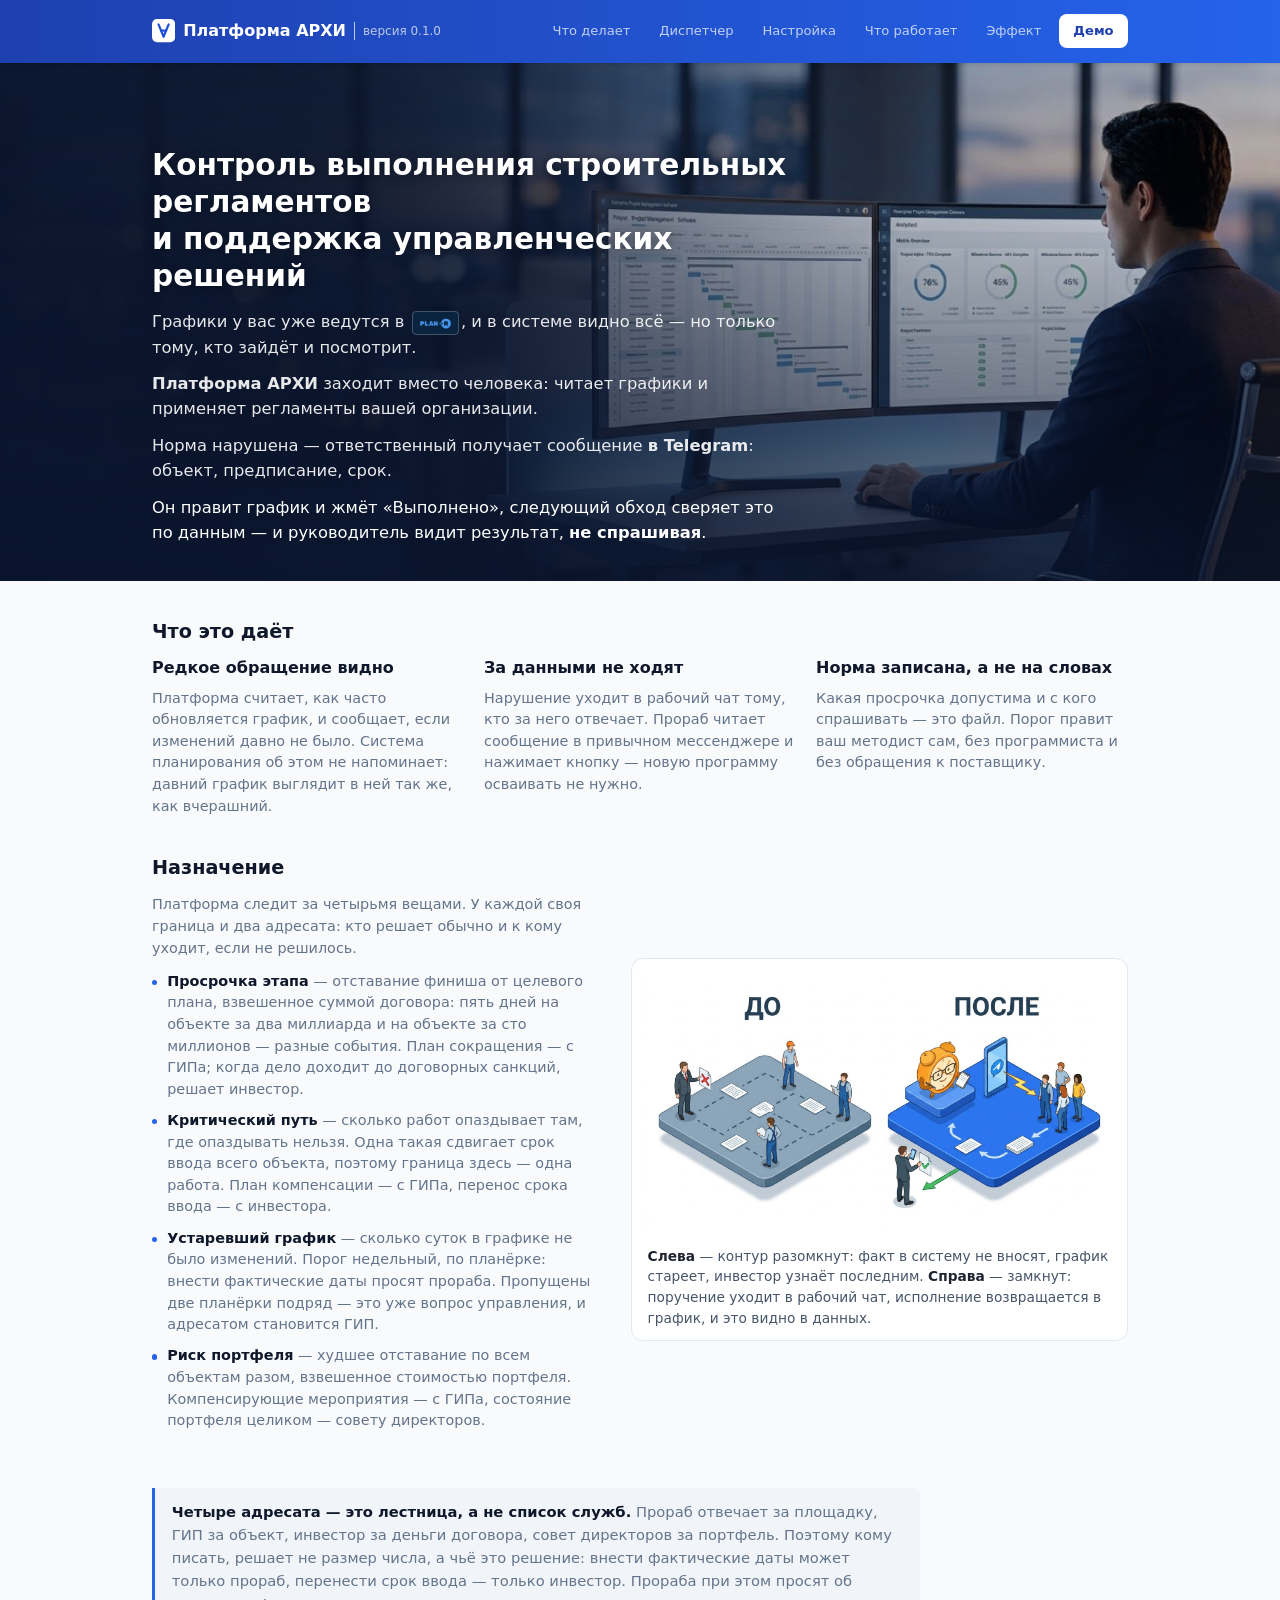
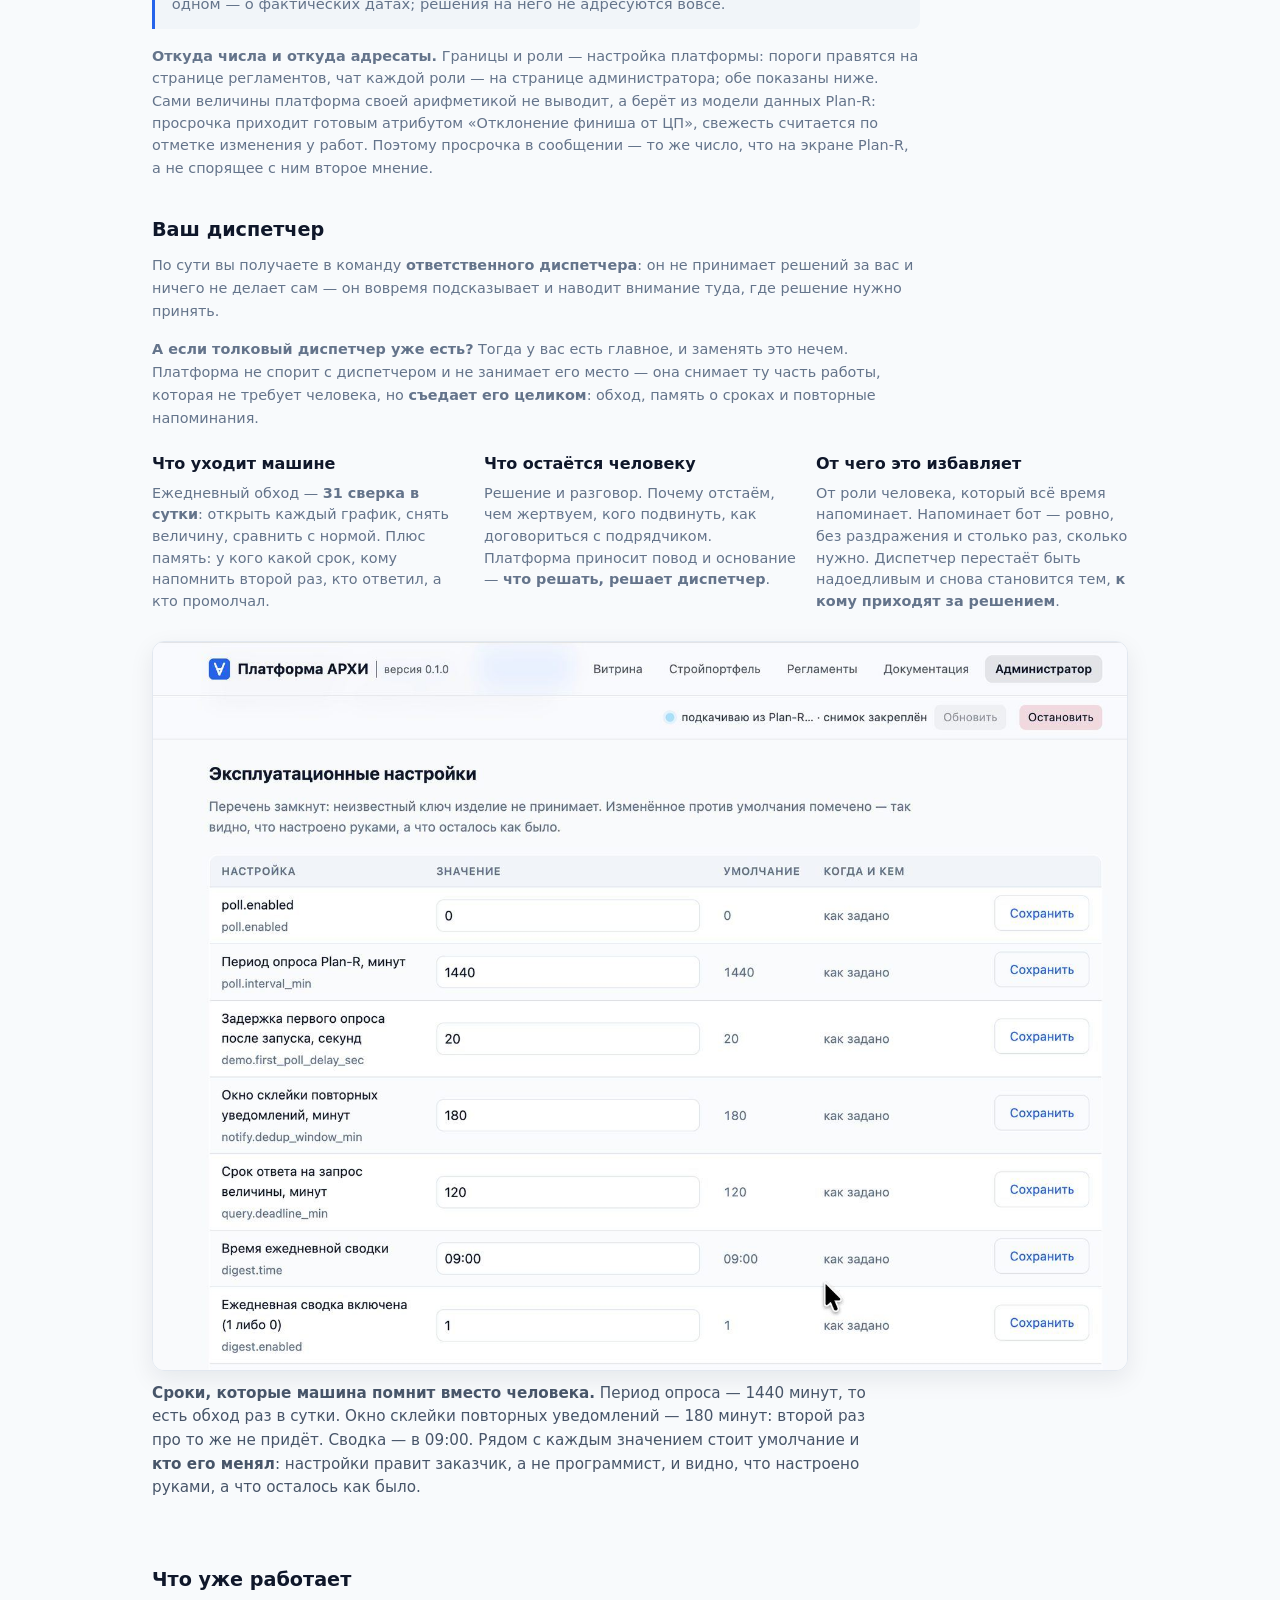
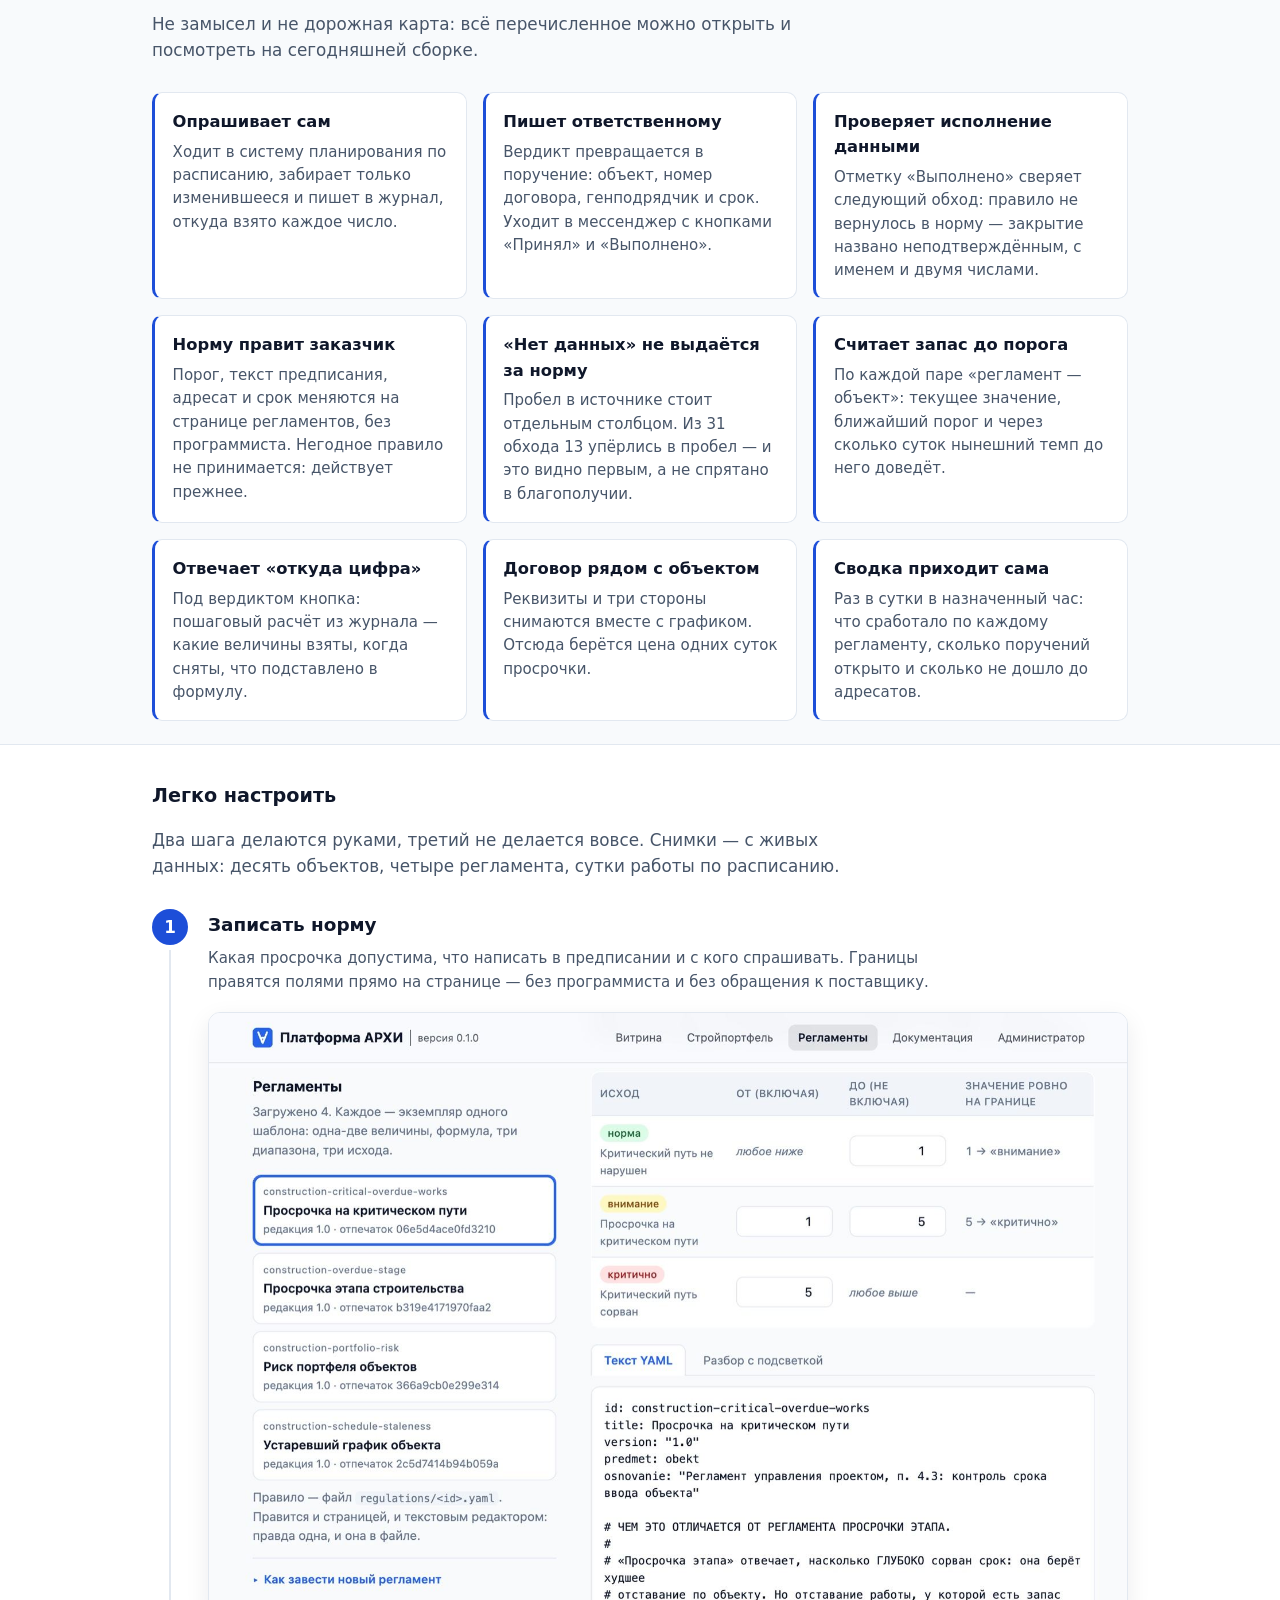
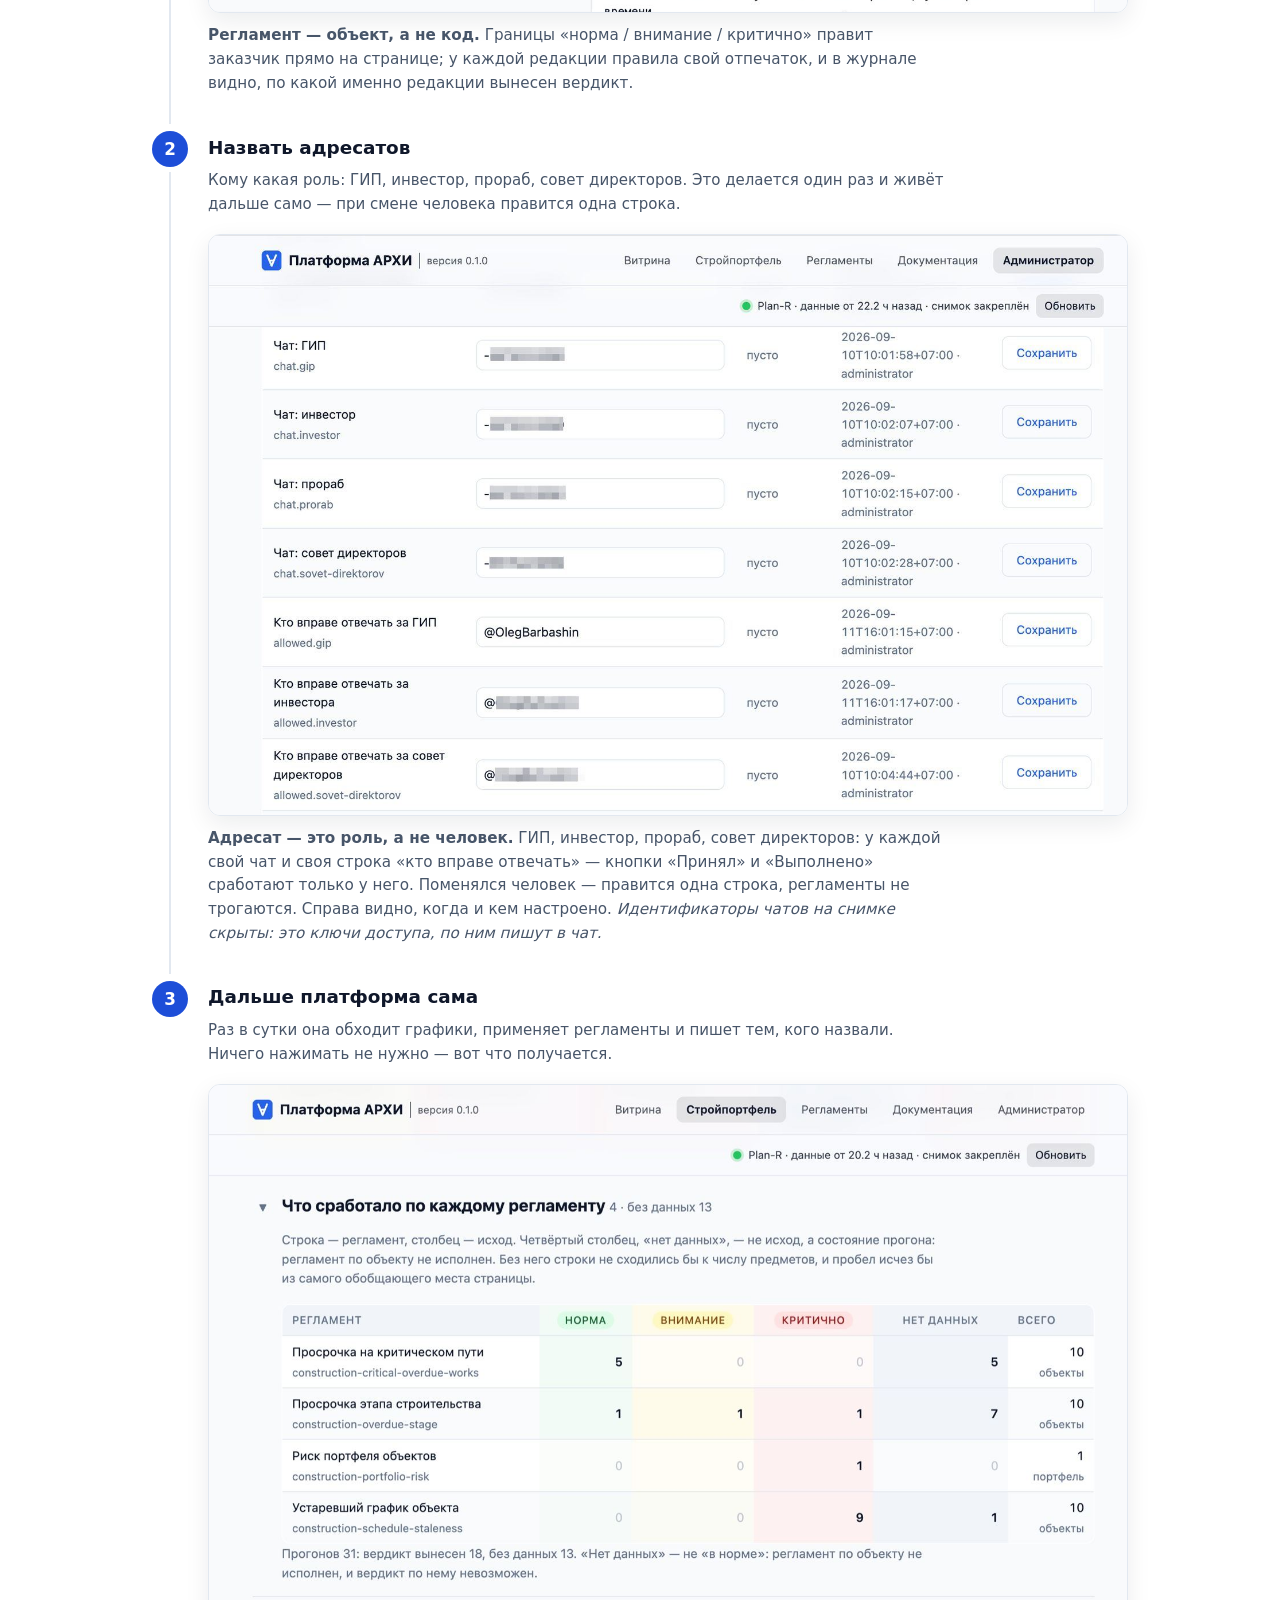
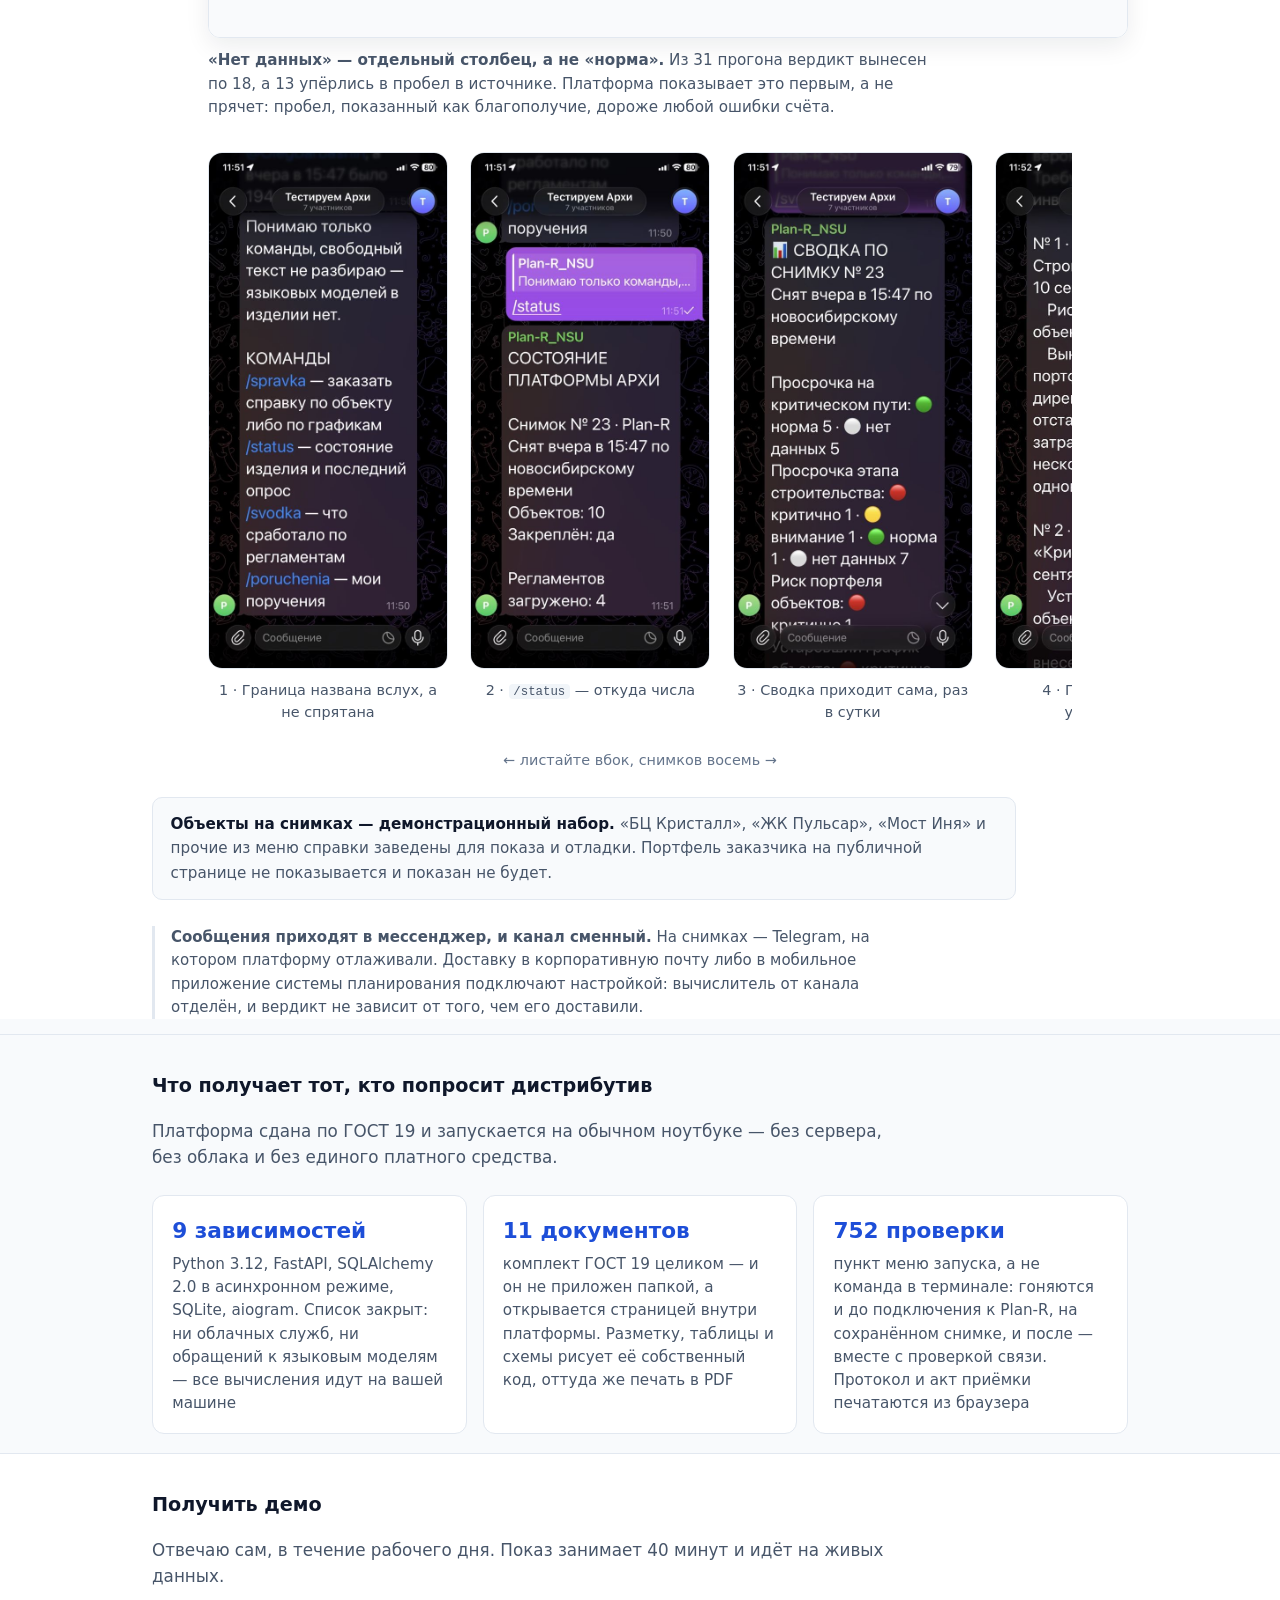
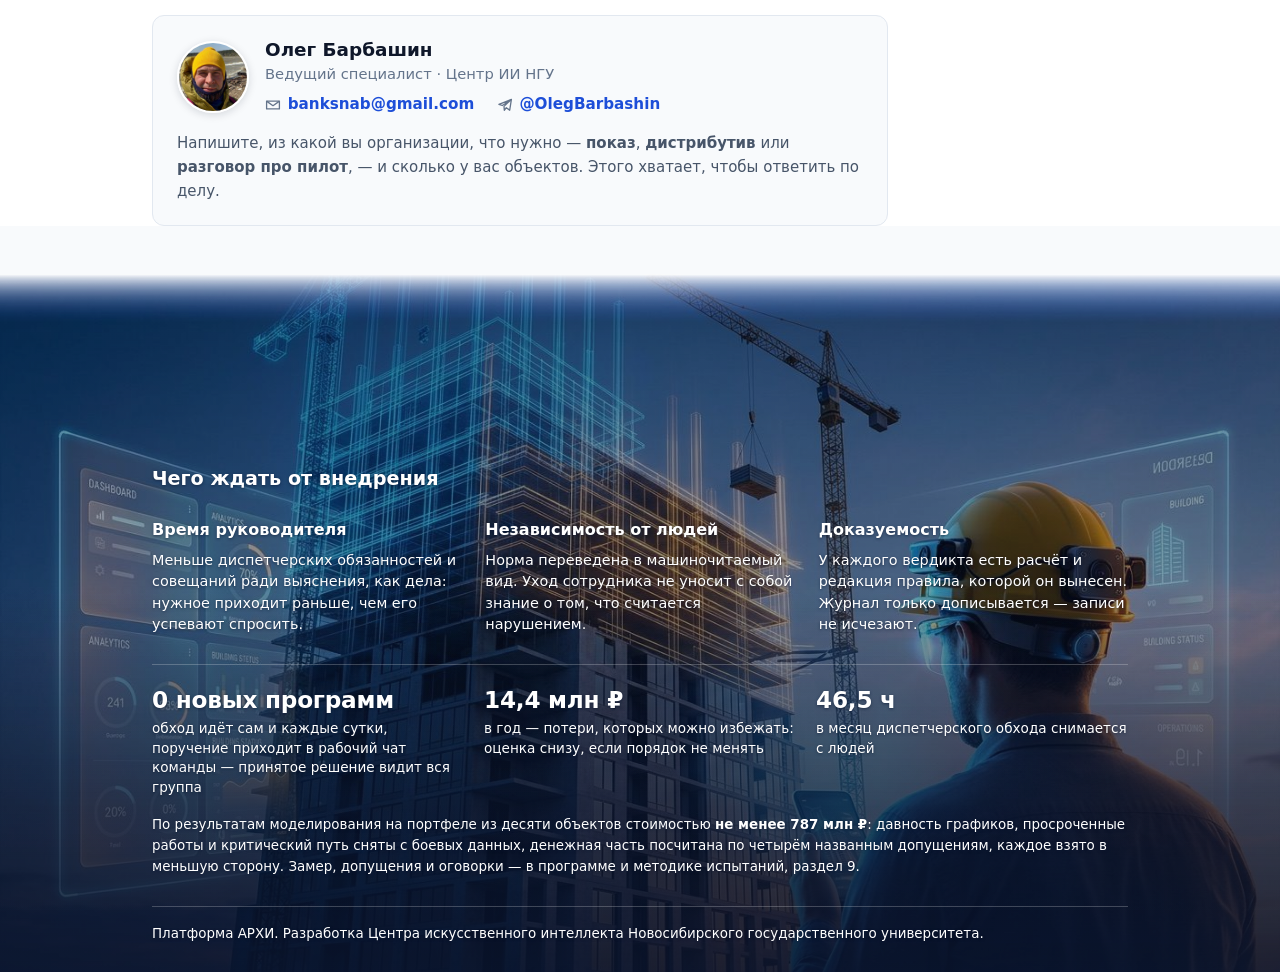
==== commit e64dacd3: "чего ждать: вместо испуга — цена внедрения для команды Первой величиной в нижней полосе стояло «70–2" ====
--- a/index.html
+++ b/index.html
@@ -493,8 +493,11 @@
       работы, и четвёртый того же уровня сбил бы их в один ряд.
 
       13.09.2026 из раздела убраны два замыкающих абзаца — замер про
-      70–290 суток и оговорка «когда платформа даст мало». Числа при этом
-      не пропали: 70–290 стоит в полосе «Чего ждать от внедрения».
+      70–290 суток и оговорка «когда платформа даст мало». Тогда замер
+      переехал в полосу «Чего ждать от внедрения», а 15.09.2026 снят
+      и оттуда: он по нашему испытательному экземпляру, а звучал утверждением
+      про организацию читателя. Довод раздела от этого не пострадал — он
+      держится на делёжке работы, а не на числе.
     -->
     <h2>Ваш диспетчер</h2>
 
@@ -551,8 +554,9 @@
       сроки, и вот кто их поставил».
 
       Стоит СРАЗУ ЗА КОЛОНКАМИ, а не в конце раздела: доказательство читают,
-      пока помнят утверждение. Замер про 70–290 суток идёт следом и работает
-      уже на подкреплённом.
+      пока помнят утверждение. Раньше следом шёл замер про 70–290 суток
+      и работал уже на подкреплённом; замера здесь нет с 13.09.2026,
+      а снимок остался — он подкрепляет колонки сам по себе.
     -->
     <figure class="snimok">
       <img src="/img/ekran-administrator.jpg" loading="lazy" width="1600" height="1195"
@@ -1068,10 +1072,28 @@
       Основание напечатано прямо здесь, под числами: без него полоса
       превратилась бы ровно в ту рекламу, от которой её берегли.
 
-      Почему именно эти три. Первое — единственное, что тут замер, и самое
-      сильное: графики не читали от 70 до 290 суток. Второе переводит это
-      в деньги. Третье — в часы, потому что «сколько денег» и «сколько
-      работы» убеждают разных людей.
+      Почему именно эти три. Первое — про то, чего внедрение стоит команде.
+      Второе переводит эффект в деньги. Третье — в часы, потому что «сколько
+      денег» и «сколько работы» убеждают разных людей.
+
+      НА ПЕРВОМ МЕСТЕ СТОЯЛО «70–290 → 1» — суток от нарушения нормы до того,
+      как о нём узнали. Снято 15.09.2026. Число верное, но замер этот
+      по НАШЕМУ испытательному экземпляру, а на витрине читался как
+      утверждение про организацию читателя. Тот, у кого график ведут
+      еженедельно, видит здесь обвинение в девяти месяцах слепоты — и уходит.
+      Ставить в полосу «чего ждать» чужой испуг — плохой размен, тем более
+      что деньги и часы рядом опираются на тот же расчёт и остаются.
+
+      ВЗАМЕН — ТО, О ЧЁМ СПРАШИВАЮТ НА САМОМ ДЕЛЕ: во что внедрение обойдётся
+      команде. Ответ «ни во что» сильнее любого замера, потому что проверяется
+      сразу и не требует верить нам на слово. Диспетчер выходит на работу
+      в чат, который у команды уже есть; обход идёт сам и каждые сутки —
+      период опроса 1440 минут, он виден на снимке администратора выше;
+      поручение уходит в ГРУППОВОЙ чат, а не в личку, поэтому принятое
+      решение видит вся команда, а не один адресат.
+
+      Число «ноль» в этом ряду не выглядит чужим: оно того же рода, что
+      14,4 млн и 46,5 ч, — величина, а не оборот речи.
 
       Числа набраны в разметке, а не считаются страницей: витрина статична
       (см. пояснение у перечня требований). Расхождение с документом ловит
@@ -1080,8 +1102,9 @@
     -->
     <div class="effekt">
       <div class="effekt-punkt">
-        <b>70–290 → 1</b>
-        <span>суток от нарушения нормы до того, как о нём узнали</span>
+        <b>0 новых программ</b>
+        <span>обход идёт сам и каждые сутки, поручение приходит в рабочий
+              чат команды — принятое решение видит вся группа</span>
       </div>
       <div class="effekt-punkt">
         <b>14,4 млн ₽</b>
--- a/public.css
+++ b/public.css
@@ -504,6 +504,32 @@
  * 48rem, и на широком экране вывод не растягивается на всю полосу.
  */
 .naznachenie .vyvod-polosa { flex: 0 0 100%; }
+
+/* --- Чего ждать: три величины в нижней полосе ----------------------------- */
+
+/* Тот же случай, что и с чипами поставки, и лечится тем же.
+ *
+ * В style.css у `.effekt` стоит `auto-fit, minmax(12rem, 1fr)`. Замер
+ * 15.09.2026 показал две беды сразу: при 590 px величины вставали 2 + 1
+ * (третья одна во втором ряду), а при 700 px три колонки сжимались до 204 px,
+ * и заголовок «0 новых программ» переносился на вторую строку — один против
+ * одной строки у соседей, ряд выходил рваным.
+ *
+ * Обе беды от того, что `auto-fit` считает, сколько влезет, а не сколько
+ * нужно. Величин ровно три, поэтому раскладка задаётся прямо: три в ряд,
+ * пока на каждую приходится не меньше 14rem (при 48rem окна — 224 px,
+ * замеренная ширина, на которой заголовок ещё держится в строку), ниже —
+ * один столбец. Ступени в две колонки нет: у трёх карточек она всегда даёт
+ * одинокую третью.
+ *
+ * Правило то же, что записано у `.sostav`: `auto-fit` хорош, когда число
+ * карточек заранее неизвестно. Здесь оно известно.
+ */
+.effekt { grid-template-columns: 1fr; }
+
+@media (min-width: 48rem) {
+  .effekt { grid-template-columns: repeat(3, 1fr); }
+}
 
 /* --- Ваш диспетчер -------------------------------------------------------- */
 
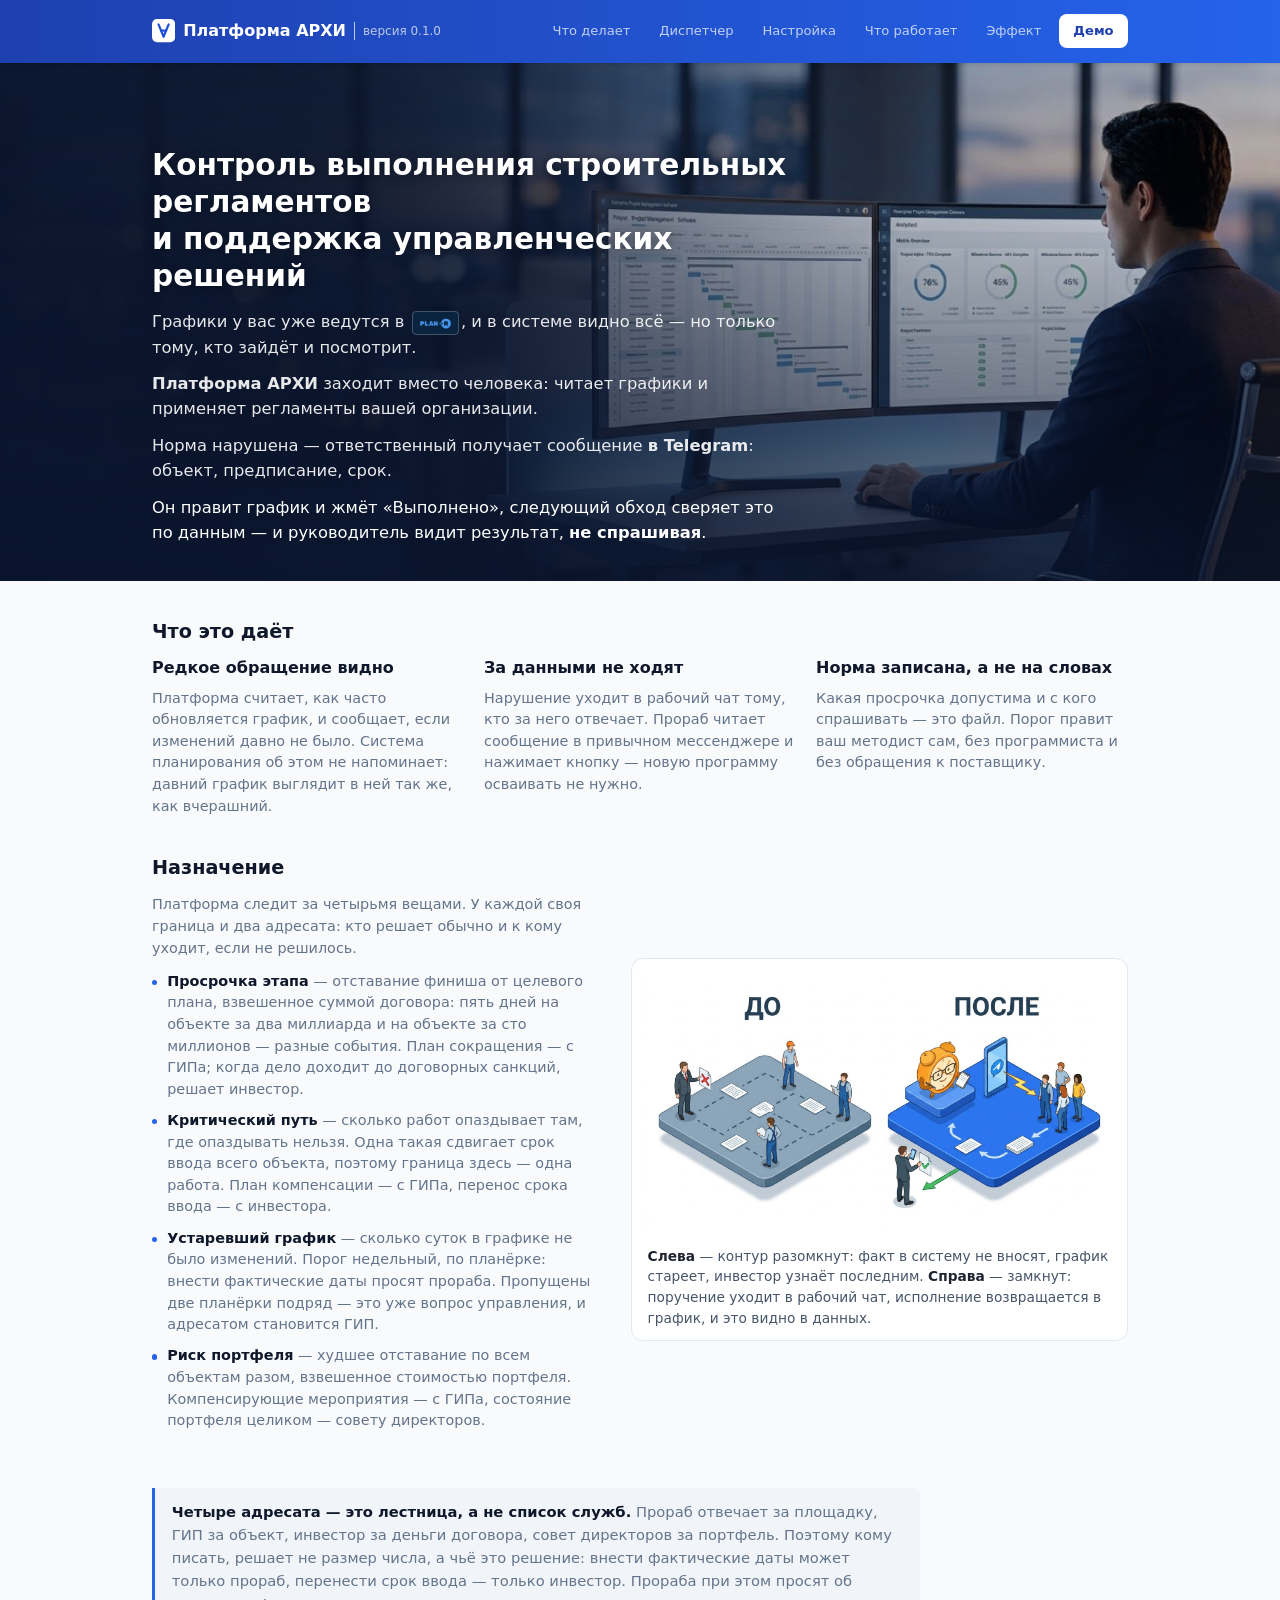
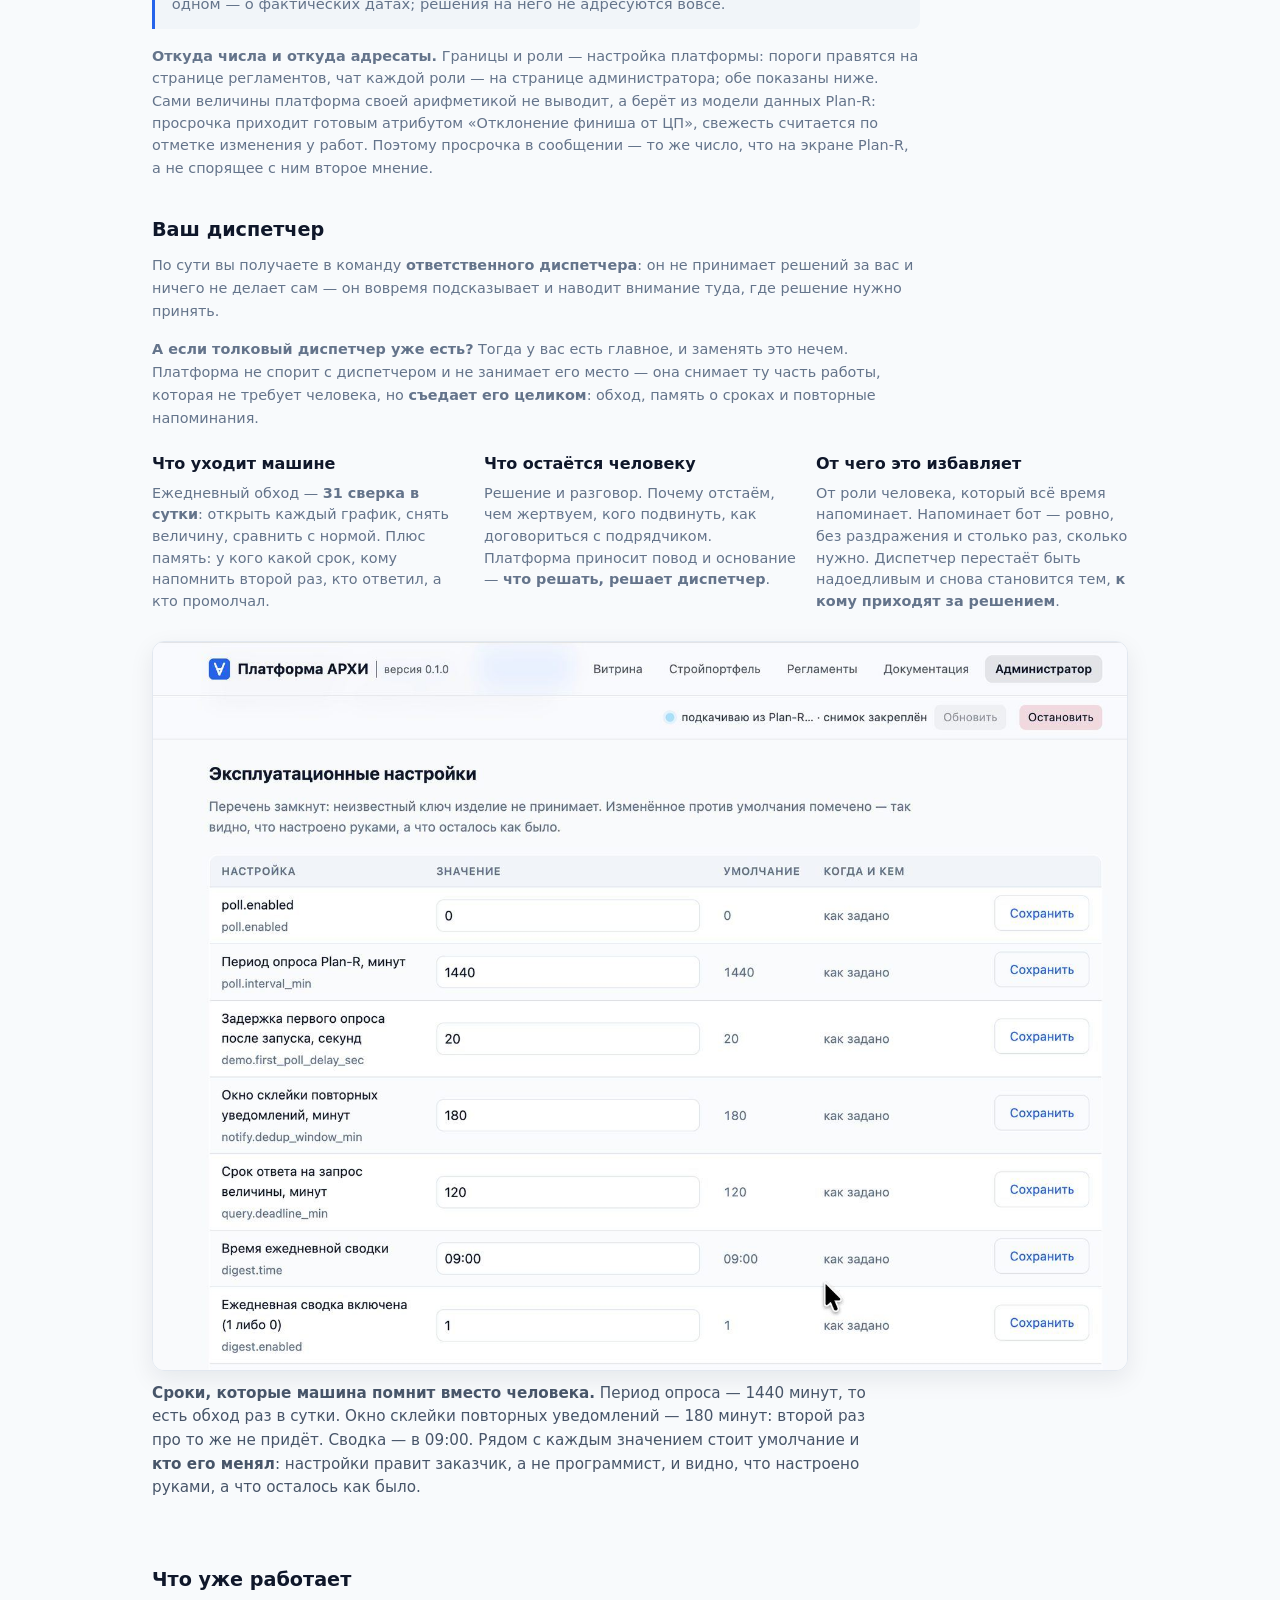
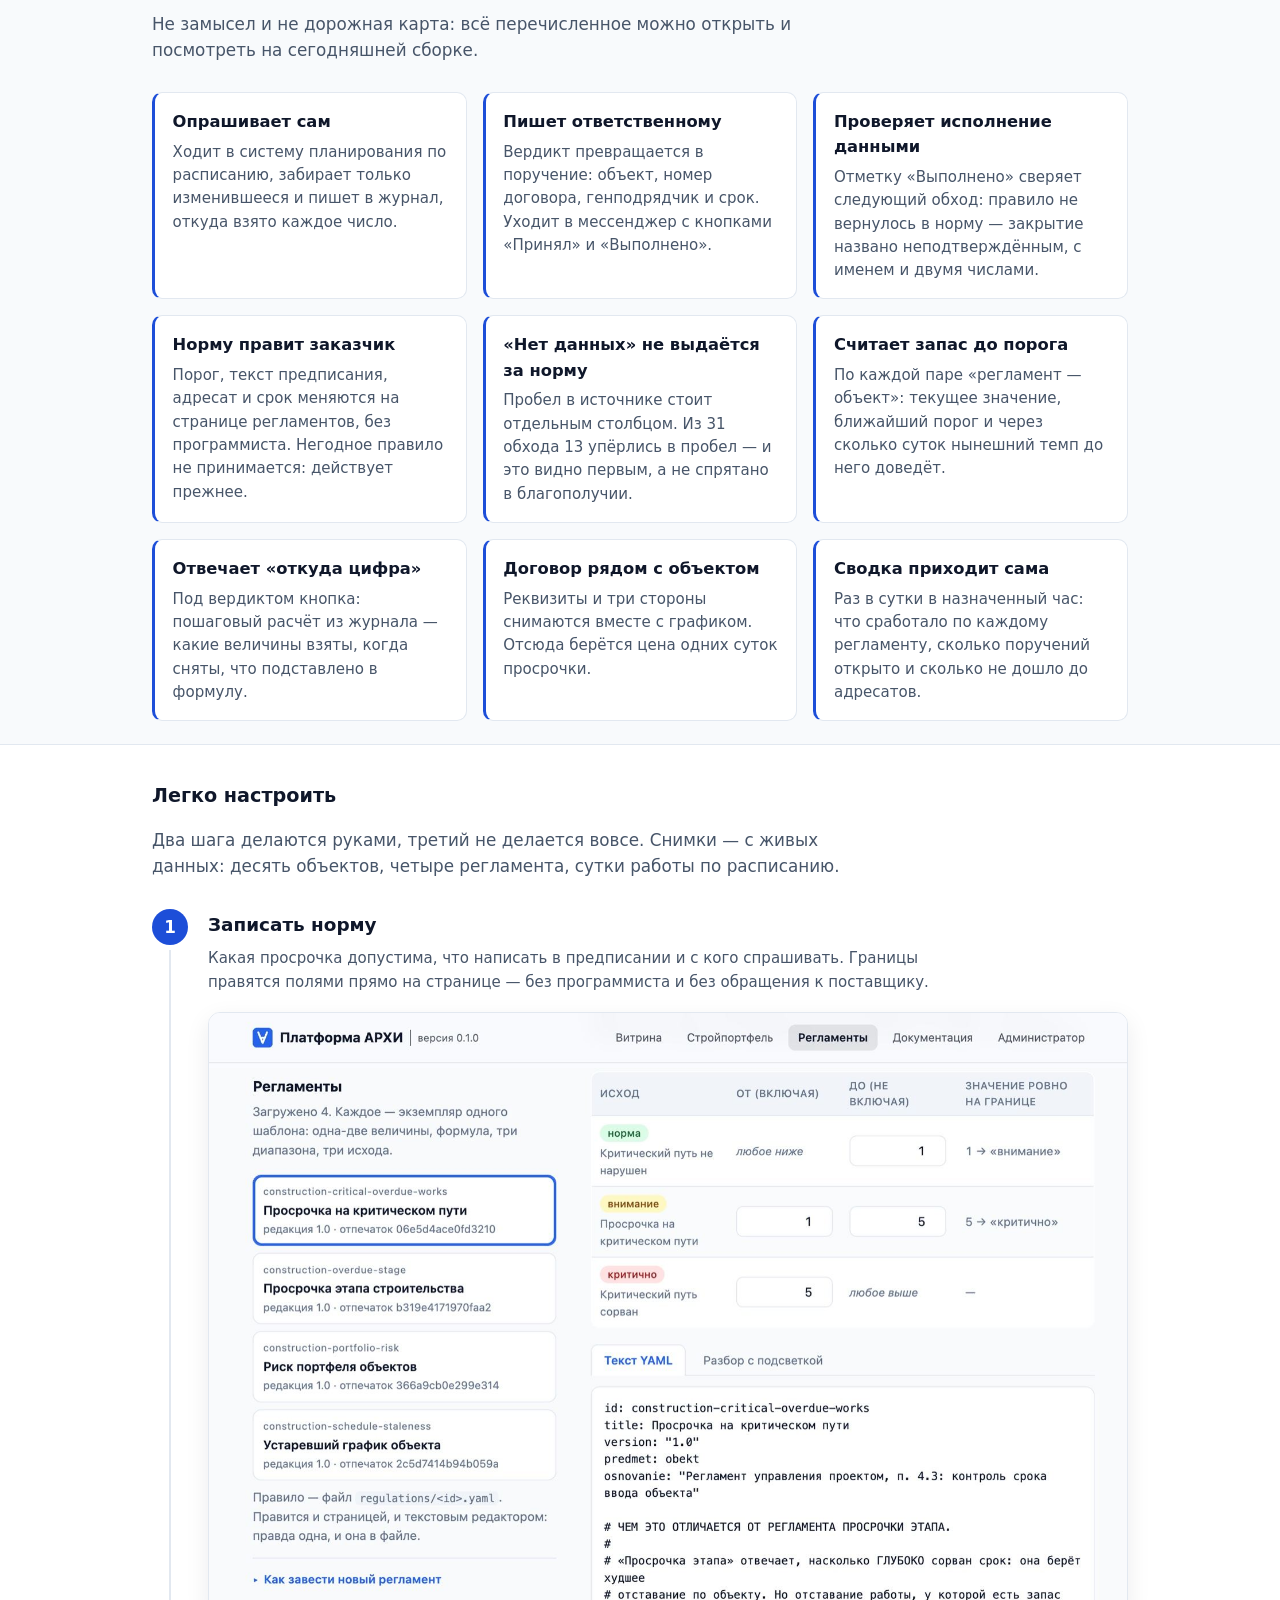
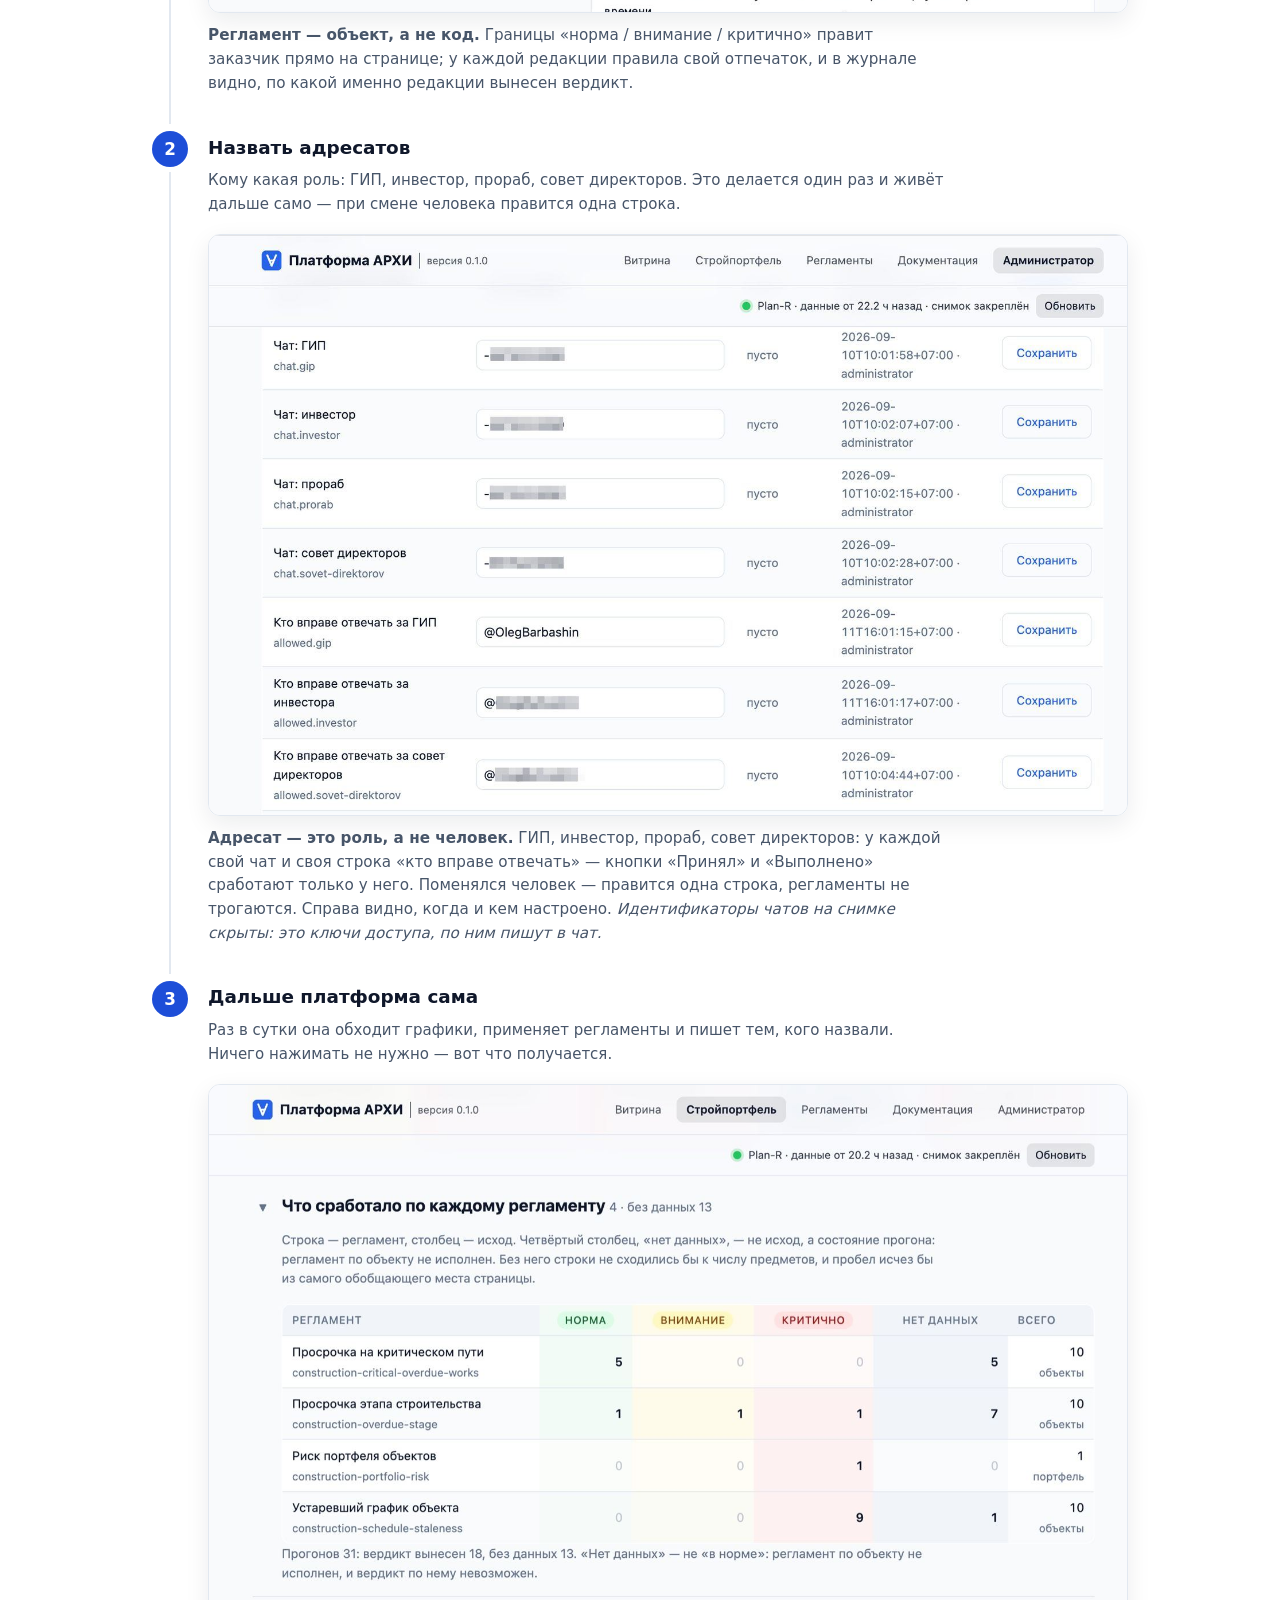
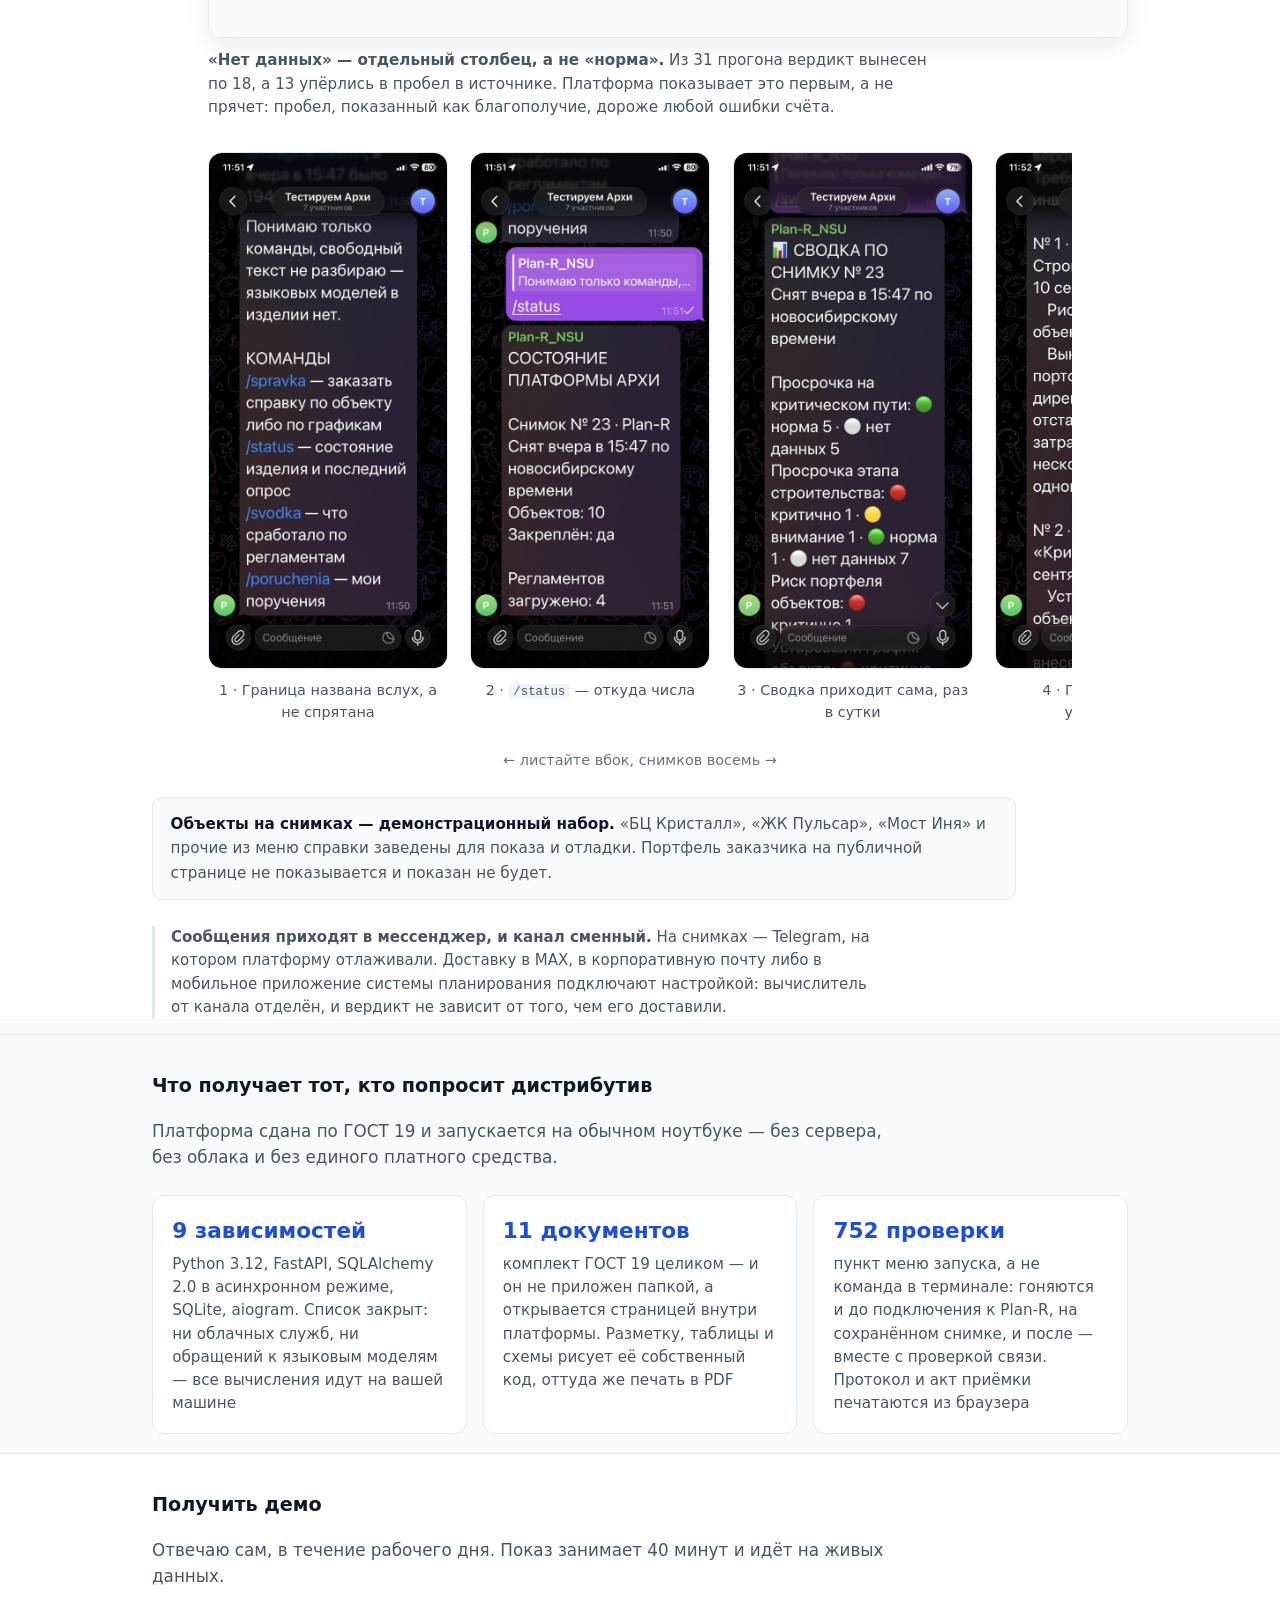
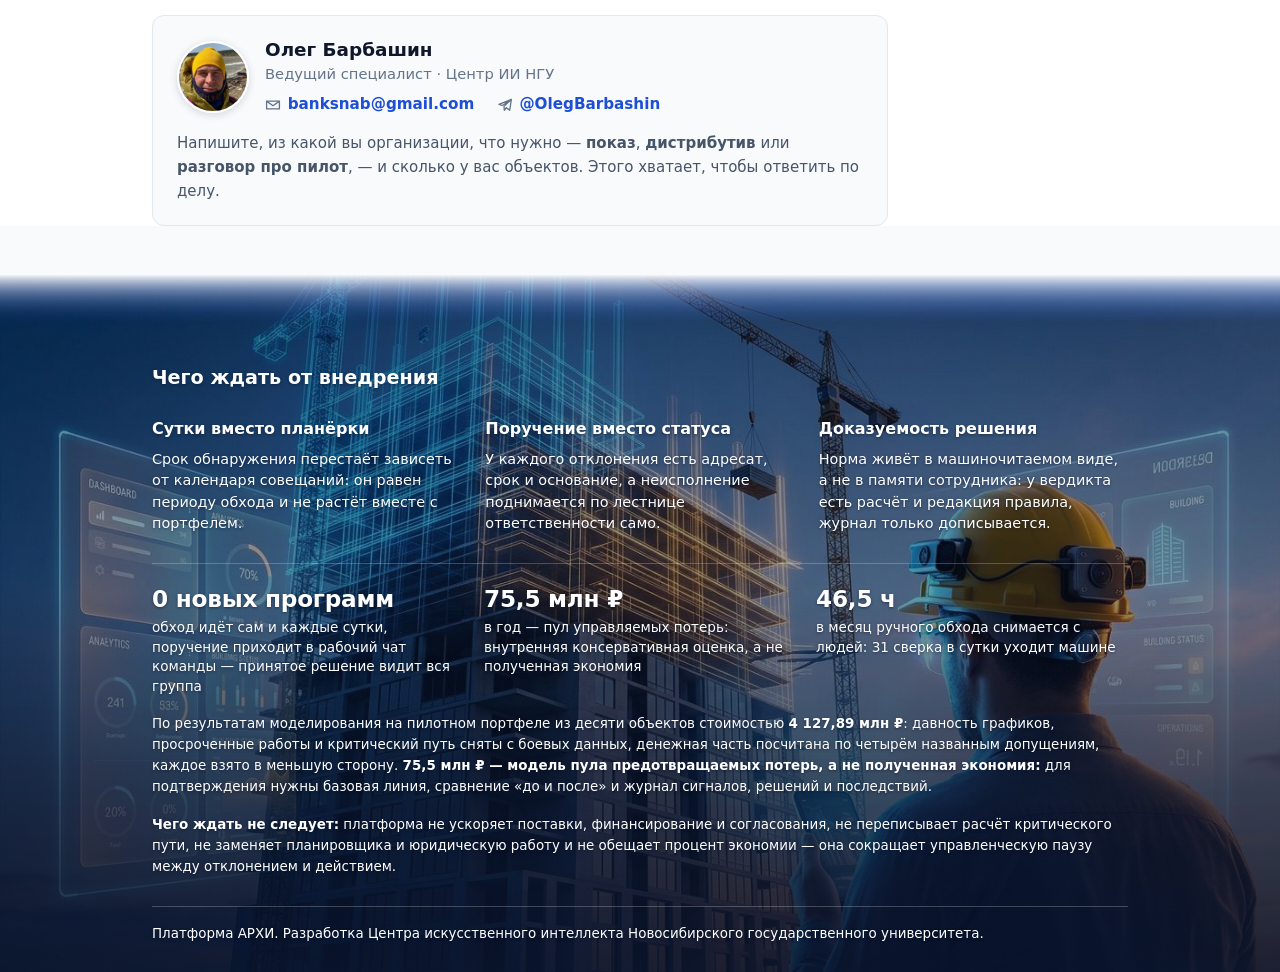
==== commit 9fe3f9fa: "витрина приведена к докладу для Минэкономразвития С последнего листа доклада ведёт QR на эту страниц" ====
--- a/index.html
+++ b/index.html
@@ -871,12 +871,22 @@
           и показан не будет.
         </p>
 
+        <!--
+          MAX НАЗВАН ОТДЕЛЬНО ОТ TELEGRAM 18.09.2026 — доклад, лист 9, говорит
+          «в рабочий чат MAX или Telegram». Но говорит он это про замысел,
+          а сегодня отправка идёт через aiogram, то есть только в Telegram.
+          Поэтому здесь MAX стоит в списке того, КУДА КАНАЛ ПЕРЕКЛЮЧАЮТ,
+          а не того, что работает на этой сборке: соседний раздел «Что уже
+          работает» обещает только сегодняшнее, и спорить с ним отсюда нельзя.
+          Разница в одном слове — «подключают» против «приходят», — и она
+          существенна: первое обещает работу, второе обещало бы готовность.
+        -->
         <p class="sostav-ogovorka">
           <b>Сообщения приходят в мессенджер, и канал сменный.</b> На снимках —
-          Telegram, на котором платформу отлаживали. Доставку в корпоративную почту
-          либо в мобильное приложение системы планирования подключают настройкой:
-          вычислитель от канала отделён, и вердикт не зависит от того, чем его
-          доставили.
+          Telegram, на котором платформу отлаживали. Доставку в MAX, в корпоративную
+          почту либо в мобильное приложение системы планирования подключают
+          настройкой: вычислитель от канала отделён, и вердикт не зависит
+          от того, чем его доставили.
         </p>
   </div>
 </section>
@@ -1037,27 +1047,42 @@
   <div class="itog-zatemnenie"></div>
   <div class="polosa itog-soderzhimoe">
     <h2>Чего ждать от внедрения</h2>
-    <!-- Технико-экономические показатели — раздел 6.1 ТЗ, сокращённо. -->
+    <!--
+      Технико-экономические показатели — раздел 6.1 ТЗ, сокращённо.
+
+      ЗАГОЛОВКИ И ТЕКСТЫ ПРИВЕДЕНЫ К ДОКЛАДУ 18.09.2026 — презентация для
+      Минэкономразвития, лист 27. Стояли «Время руководителя», «Независимость
+      от людей», «Доказуемость»; стали парные «X вместо Y». Это не косметика:
+      витрина и доклад показываются одним и тем же людям, и последний лист
+      доклада — QR на эту страницу. Разные слова про одно и то же читаются
+      как два разных обещания, а не как одно, сказанное дважды.
+
+      Парная форма при этом лучше прежней сама по себе: каждый заголовок
+      называет не пользу вообще, а ЗАМЕНУ — что уходит и что приходит вместо.
+      «Время руководителя» — итог, до которого читателю ещё надо додуматься;
+      «Сутки вместо планёрки» — сам механизм, и он же итог.
+    -->
     <div class="itogi">
       <div class="itog-punkt">
-        <h3>Время руководителя</h3>
+        <h3>Сутки вместо планёрки</h3>
         <p>
-          Меньше диспетчерских обязанностей и совещаний ради выяснения,
-          как дела: нужное приходит раньше, чем его успевают спросить.
+          Срок обнаружения перестаёт зависеть от календаря совещаний:
+          он равен периоду обхода и не растёт вместе с портфелем.
         </p>
       </div>
       <div class="itog-punkt">
-        <h3>Независимость от людей</h3>
+        <h3>Поручение вместо статуса</h3>
         <p>
-          Норма переведена в машиночитаемый вид. Уход сотрудника
-          не уносит с собой знание о том, что считается нарушением.
+          У каждого отклонения есть адресат, срок и основание, а неисполнение
+          поднимается по лестнице ответственности само.
         </p>
       </div>
       <div class="itog-punkt">
-        <h3>Доказуемость</h3>
+        <h3>Доказуемость решения</h3>
         <p>
-          У каждого вердикта есть расчёт и редакция правила, которой он
-          вынесен. Журнал только дописывается — записи не исчезают.
+          Норма живёт в машиночитаемом виде, а не в памяти сотрудника:
+          у вердикта есть расчёт и редакция правила, журнал только
+          дописывается.
         </p>
       </div>
     </div>
@@ -1093,12 +1118,36 @@
       решение видит вся команда, а не один адресат.
 
       Число «ноль» в этом ряду не выглядит чужим: оно того же рода, что
-      14,4 млн и 46,5 ч, — величина, а не оборот речи.
+      75,5 млн и 46,5 ч, — величина, а не оборот речи.
+
+      ЧИСЛА ПЕРЕСЧИТАНЫ ПО ДОКЛАДУ 18.09.2026 (презентация для
+      Минэкономразвития, лист 28): цена портфеля 787 млн → 4 127,89 млн ₽,
+      годовые потери 14,4 → 75,5 млн ₽. Второе следует из первого: модель
+      та же, а портфель стал в 5,24 раза дороже, потому что суммы договоров
+      теперь заведены не у трёх объектов из десяти, а почти у всех.
+
+      ССЫЛКА НА РАЗДЕЛ 9 ПРОГРАММЫ ИСПЫТАНИЙ ОТСЮДА СНЯТА, И ЭТО НЕ ОПИСКА.
+      Документ печатает прежние 787,8 и 14,4: он ещё не пересчитан. Ссылаться
+      на источник, который скажет читателю другое число, хуже, чем не
+      ссылаться вовсе, — а ровно это и случилось бы, потому что раздел 9
+      открывают именно те, кто числу не поверил. Вернуть ссылку, когда
+      комплект пересчитают.
+
+      ЧИСЛА ЗДЕСЬ — ИЗ ДОКЛАДА, А НЕ ИЗ СЕГОДНЯШНЕГО ПРОГОНА ИЗДЕЛИЯ,
+      и это осознанно. `scripts/tep.py` на базе от 17.09.2026 даёт третий
+      набор: объектов уже 12, круг из 37 прогонов (21 вердикт, 16 пробелов),
+      цена портфеля 4 327,90 млн ₽, потери 78,98 млн ₽ в год, обход 55,5 ч
+      в месяц. Витрина держится доклада, потому что доклад показывают тем же
+      людям и с последнего его листа ведёт QR сюда: расхождение между слайдом
+      и страницей дороже расхождения между страницей и вчерашним прогоном.
+      Когда доклад и комплект сойдутся на одном наборе — переписать здесь всё
+      разом: 31 сверка (строки «Ваш диспетчер» и «Что уже работает»),
+      18 и 13 (плитка «Нет данных» и подпись к снимку 6), десять объектов.
 
       Числа набраны в разметке, а не считаются страницей: витрина статична
-      (см. пояснение у перечня требований). Расхождение с документом ловит
-      проверка `tests/test_tep.py` — каждое число обязано стоять и в выводах
-      программы испытаний, иначе на витрине заведётся собственная правда.
+      (см. пояснение у перечня требований). Сторожа, который ловил бы
+      расхождение, у витрины больше нет — он и раньше сверял её с документом,
+      а не с изделием. Пока его нет, сверка ручная и за ней следит человек.
     -->
     <div class="effekt">
       <div class="effekt-punkt">
@@ -1107,23 +1156,41 @@
               чат команды — принятое решение видит вся группа</span>
       </div>
       <div class="effekt-punkt">
-        <b>14,4 млн ₽</b>
-        <span>в год — потери, которых можно избежать: оценка снизу,
-              если порядок не менять</span>
+        <b>75,5 млн ₽</b>
+        <span>в год — пул управляемых потерь: внутренняя консервативная
+              оценка, а не полученная экономия</span>
       </div>
       <div class="effekt-punkt">
         <b>46,5 ч</b>
-        <span>в месяц диспетчерского обхода снимается с людей</span>
+        <span>в месяц ручного обхода снимается с людей: 31 сверка в сутки
+              уходит машине</span>
       </div>
     </div>
     <p class="effekt-osnovanie">
-      По результатам моделирования на портфеле из десяти объектов
-      стоимостью <b>не менее 787 млн ₽</b>: давность графиков, просроченные
+      По результатам моделирования на пилотном портфеле из десяти объектов
+      стоимостью <b>4 127,89 млн ₽</b>: давность графиков, просроченные
       работы и критический путь сняты с боевых данных, денежная часть
       посчитана по четырём названным допущениям, каждое взято в меньшую
-      сторону. Замер, допущения и оговорки —
-      в программе и методике испытаний,
-      раздел 9.
+      сторону. <b>75,5 млн ₽ — модель пула предотвращаемых потерь,
+      а не полученная экономия:</b> для подтверждения нужны базовая линия,
+      сравнение «до и после» и журнал сигналов, решений и последствий.
+    </p>
+    <!--
+      «ЧЕГО ЖДАТЬ НЕ СЛЕДУЕТ» — лист 27 доклада, перенесено на витрину
+      18.09.2026. Оговорки такого рода на витрине обычно не ставят, и зря:
+      читателя-практика убеждает не перечень достоинств, а названная граница.
+      Он всё равно ищет, где его обманывают, — дешевле сказать самим.
+
+      Стоит ПОСЛЕДНЕЙ строкой полосы и всей страницы перед подвалом
+      намеренно: обещания выше уже прочитаны, и граница читается как их
+      честная отделка, а не как отказ заранее.
+    -->
+    <p class="effekt-osnovanie">
+      <b>Чего ждать не следует:</b> платформа не ускоряет поставки,
+      финансирование и согласования, не переписывает расчёт критического
+      пути, не заменяет планировщика и юридическую работу и не обещает
+      процент экономии — она сокращает управленческую паузу между
+      отклонением и действием.
     </p>
 
     <!--
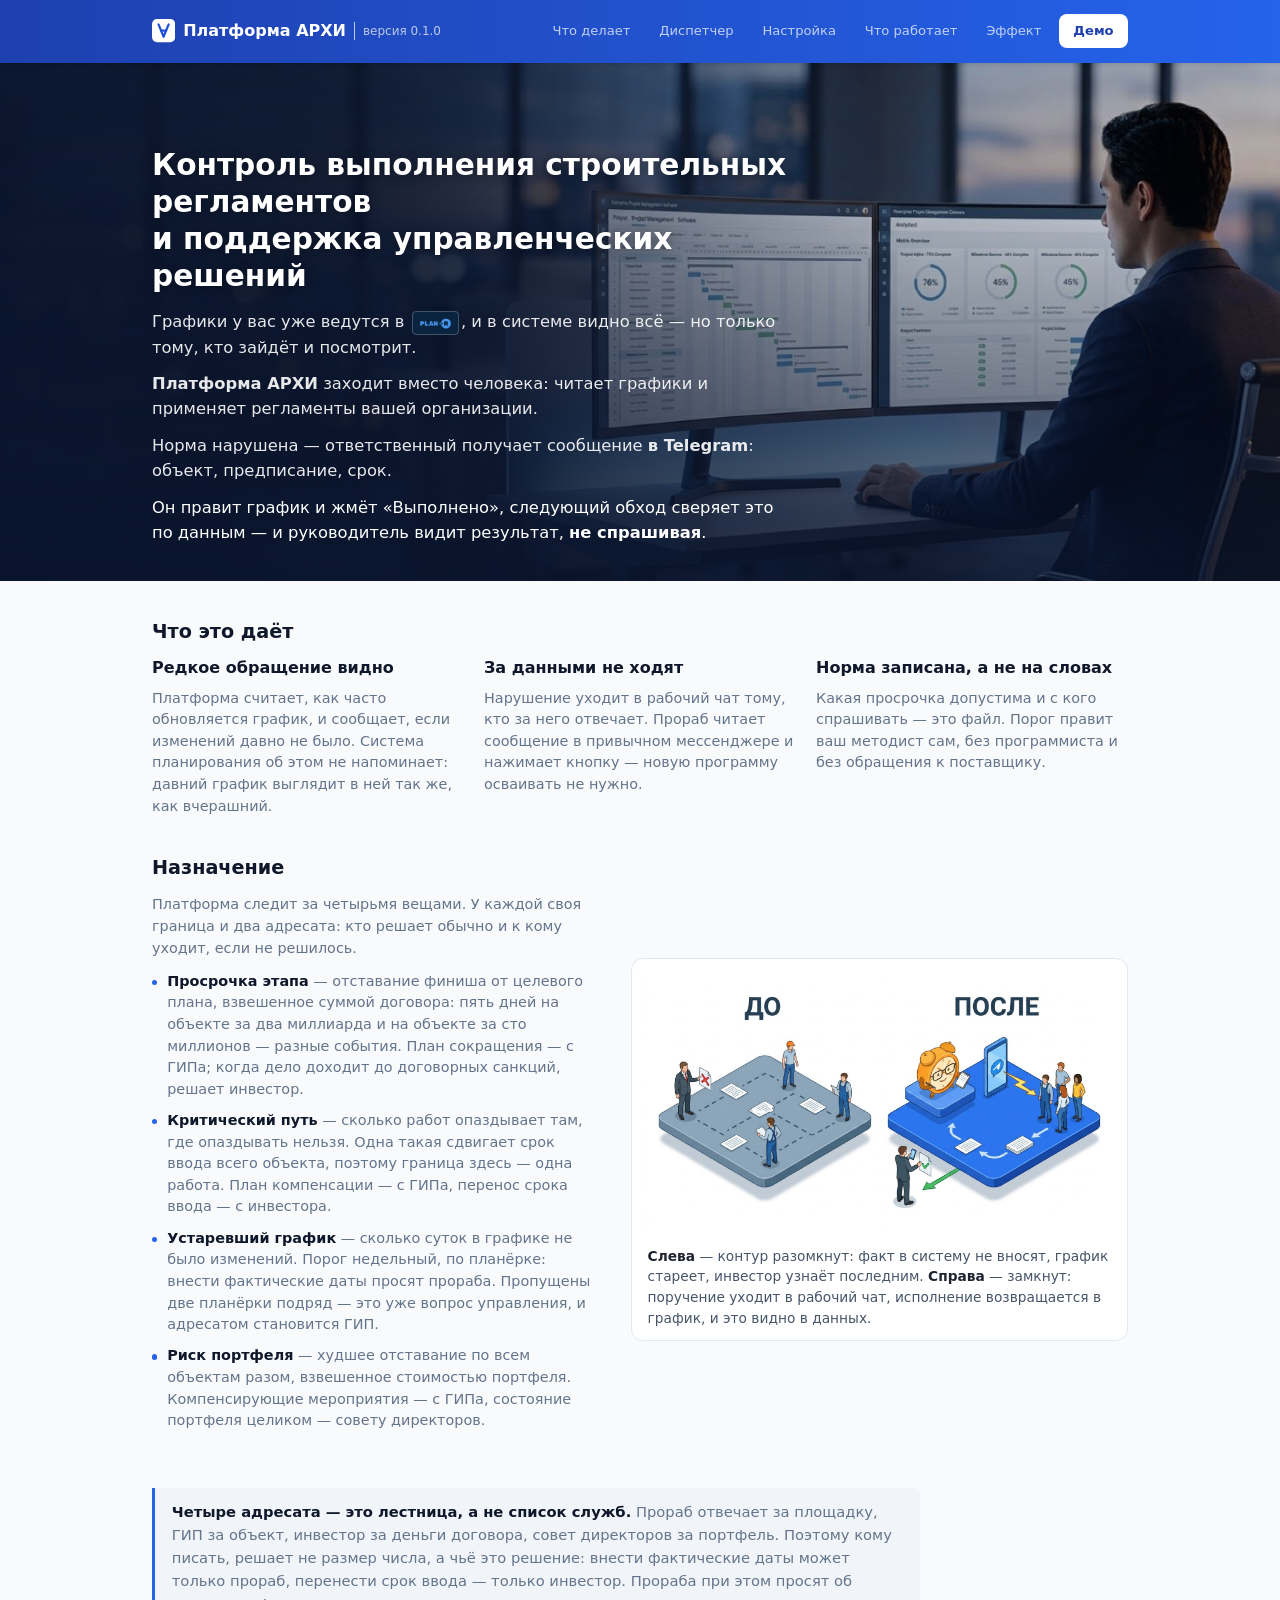
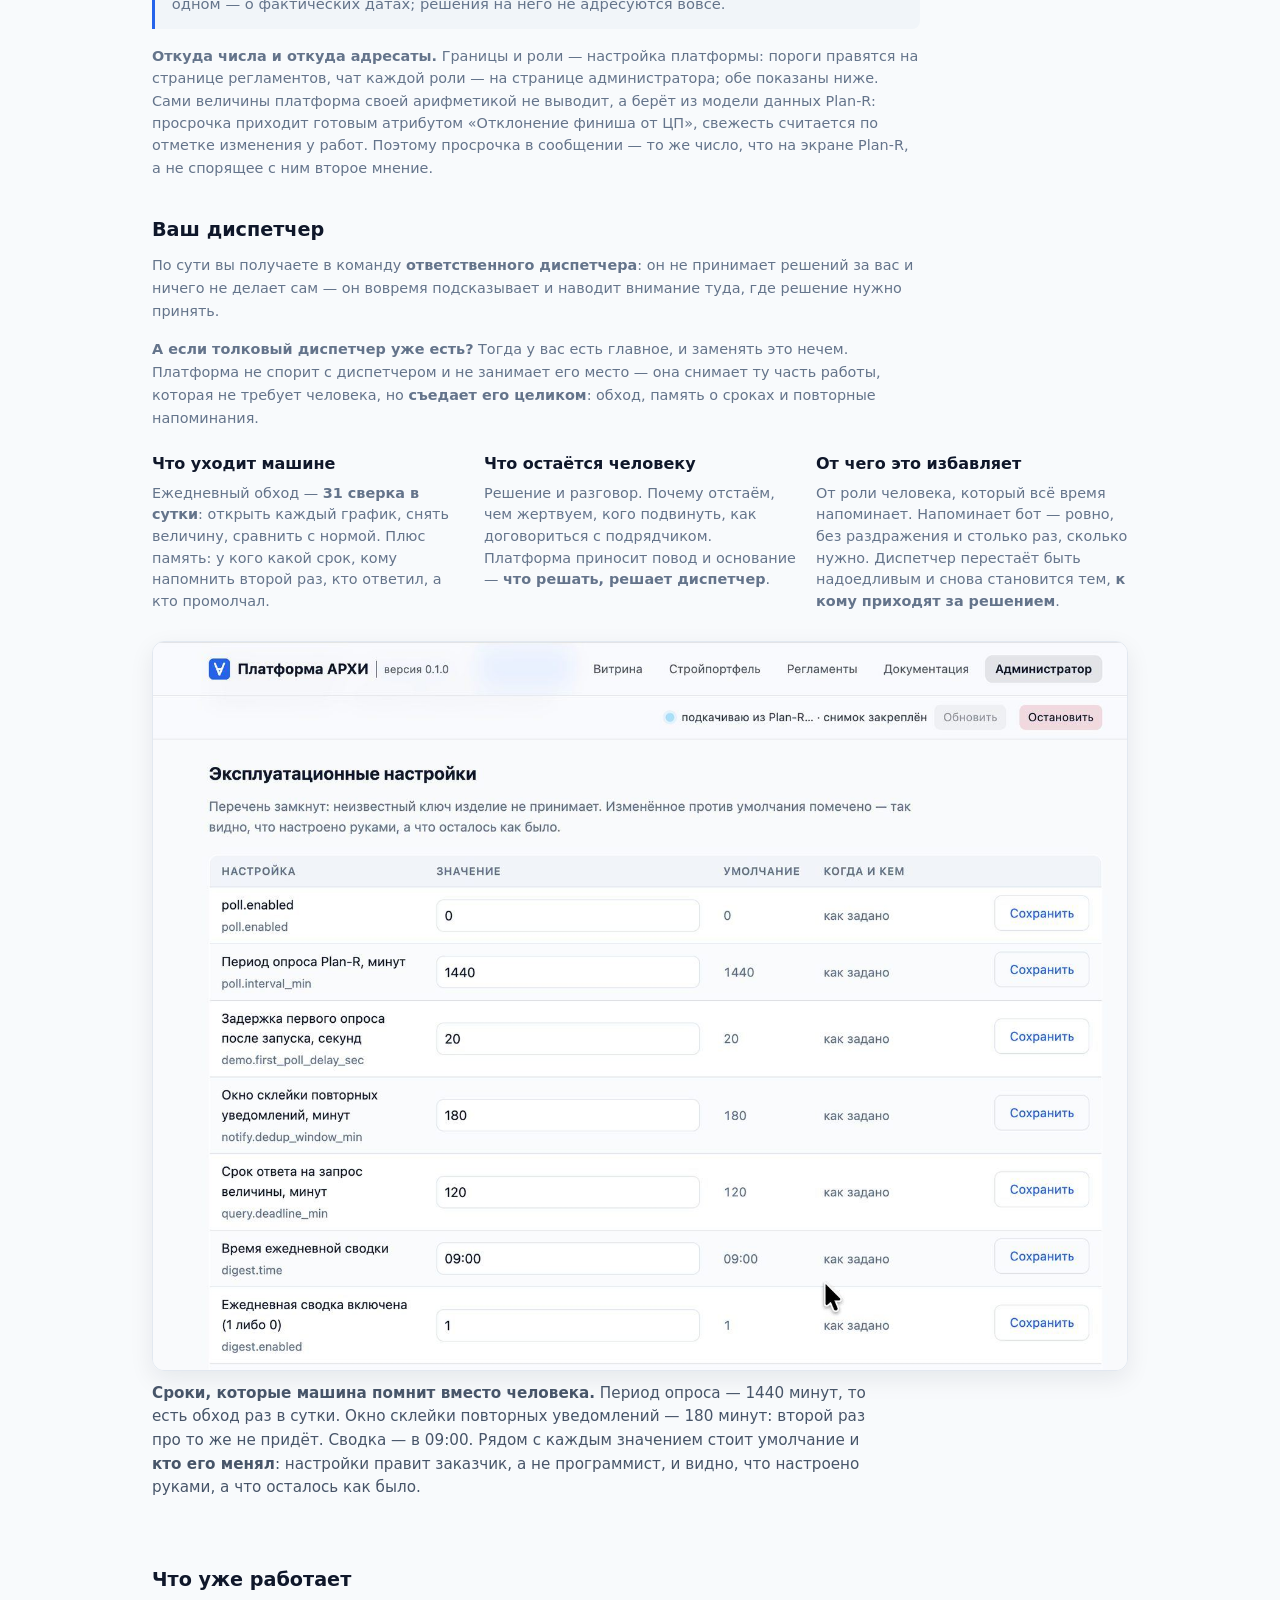
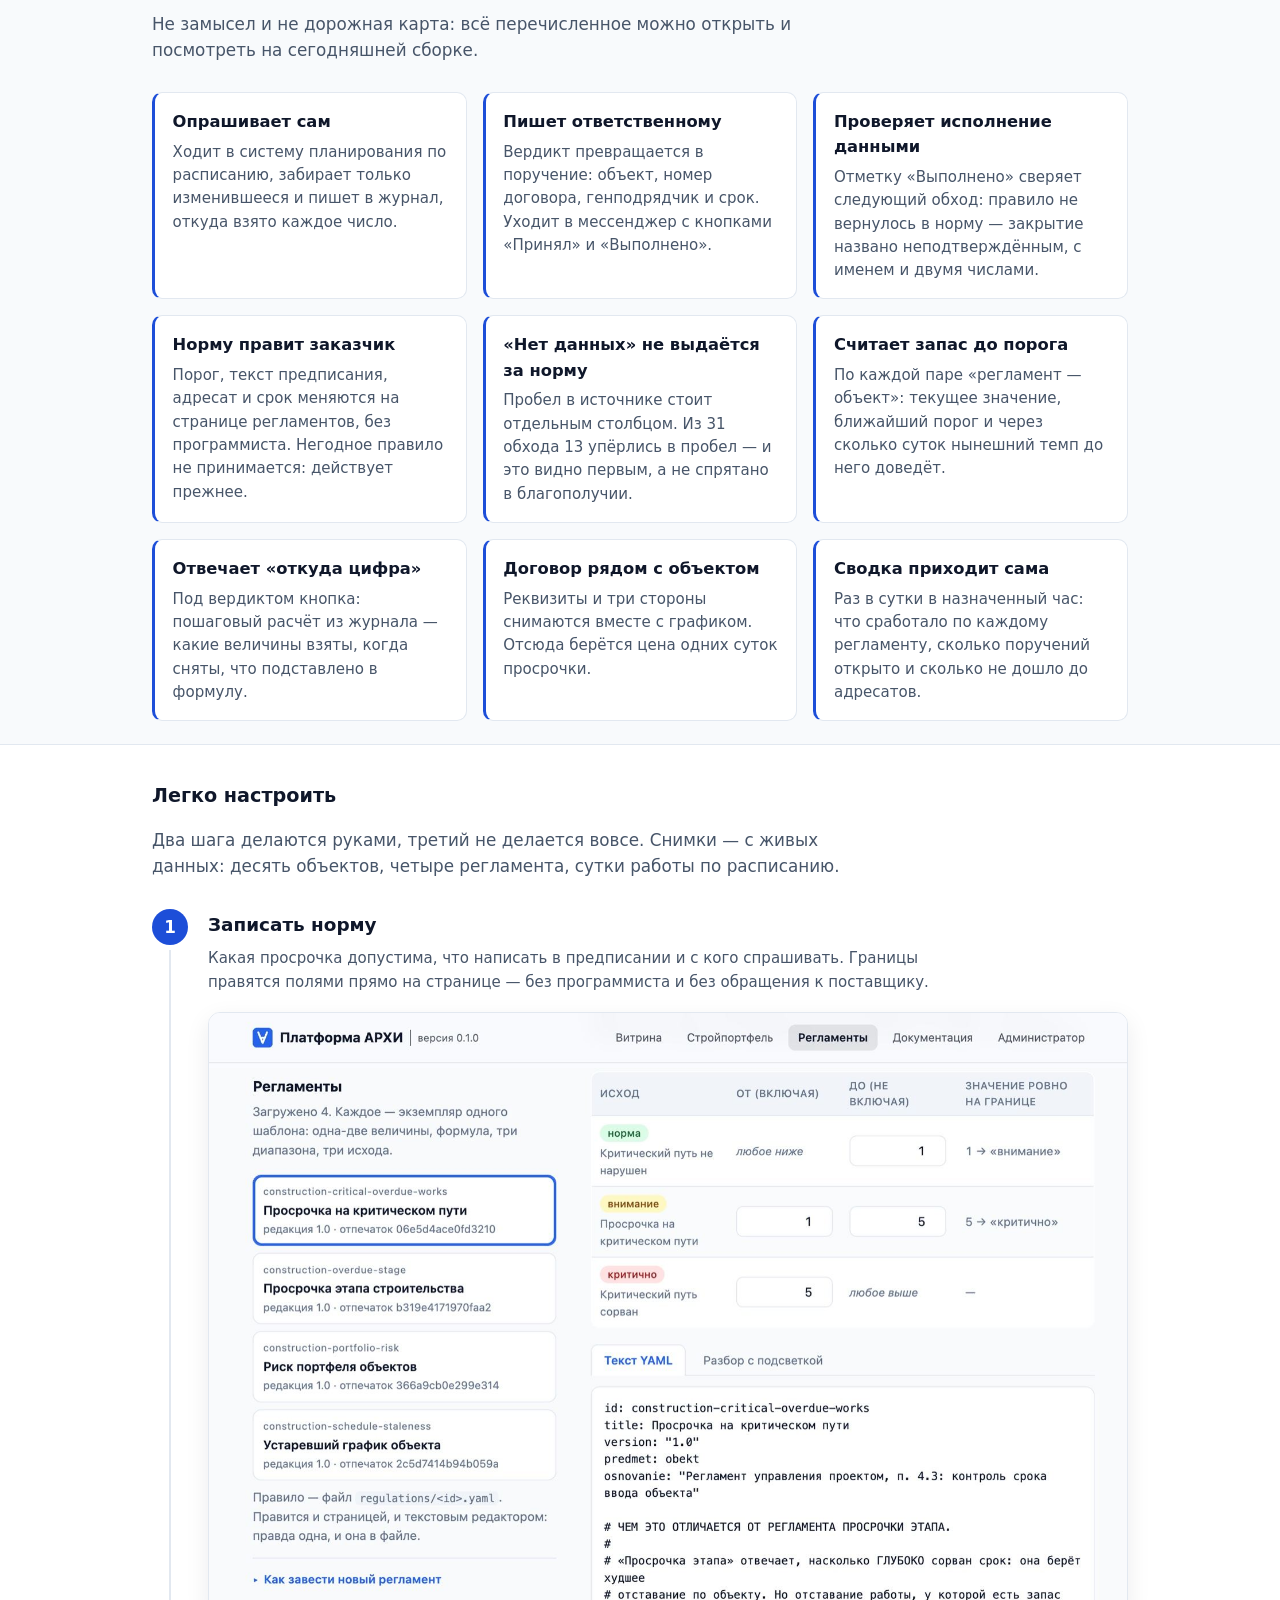
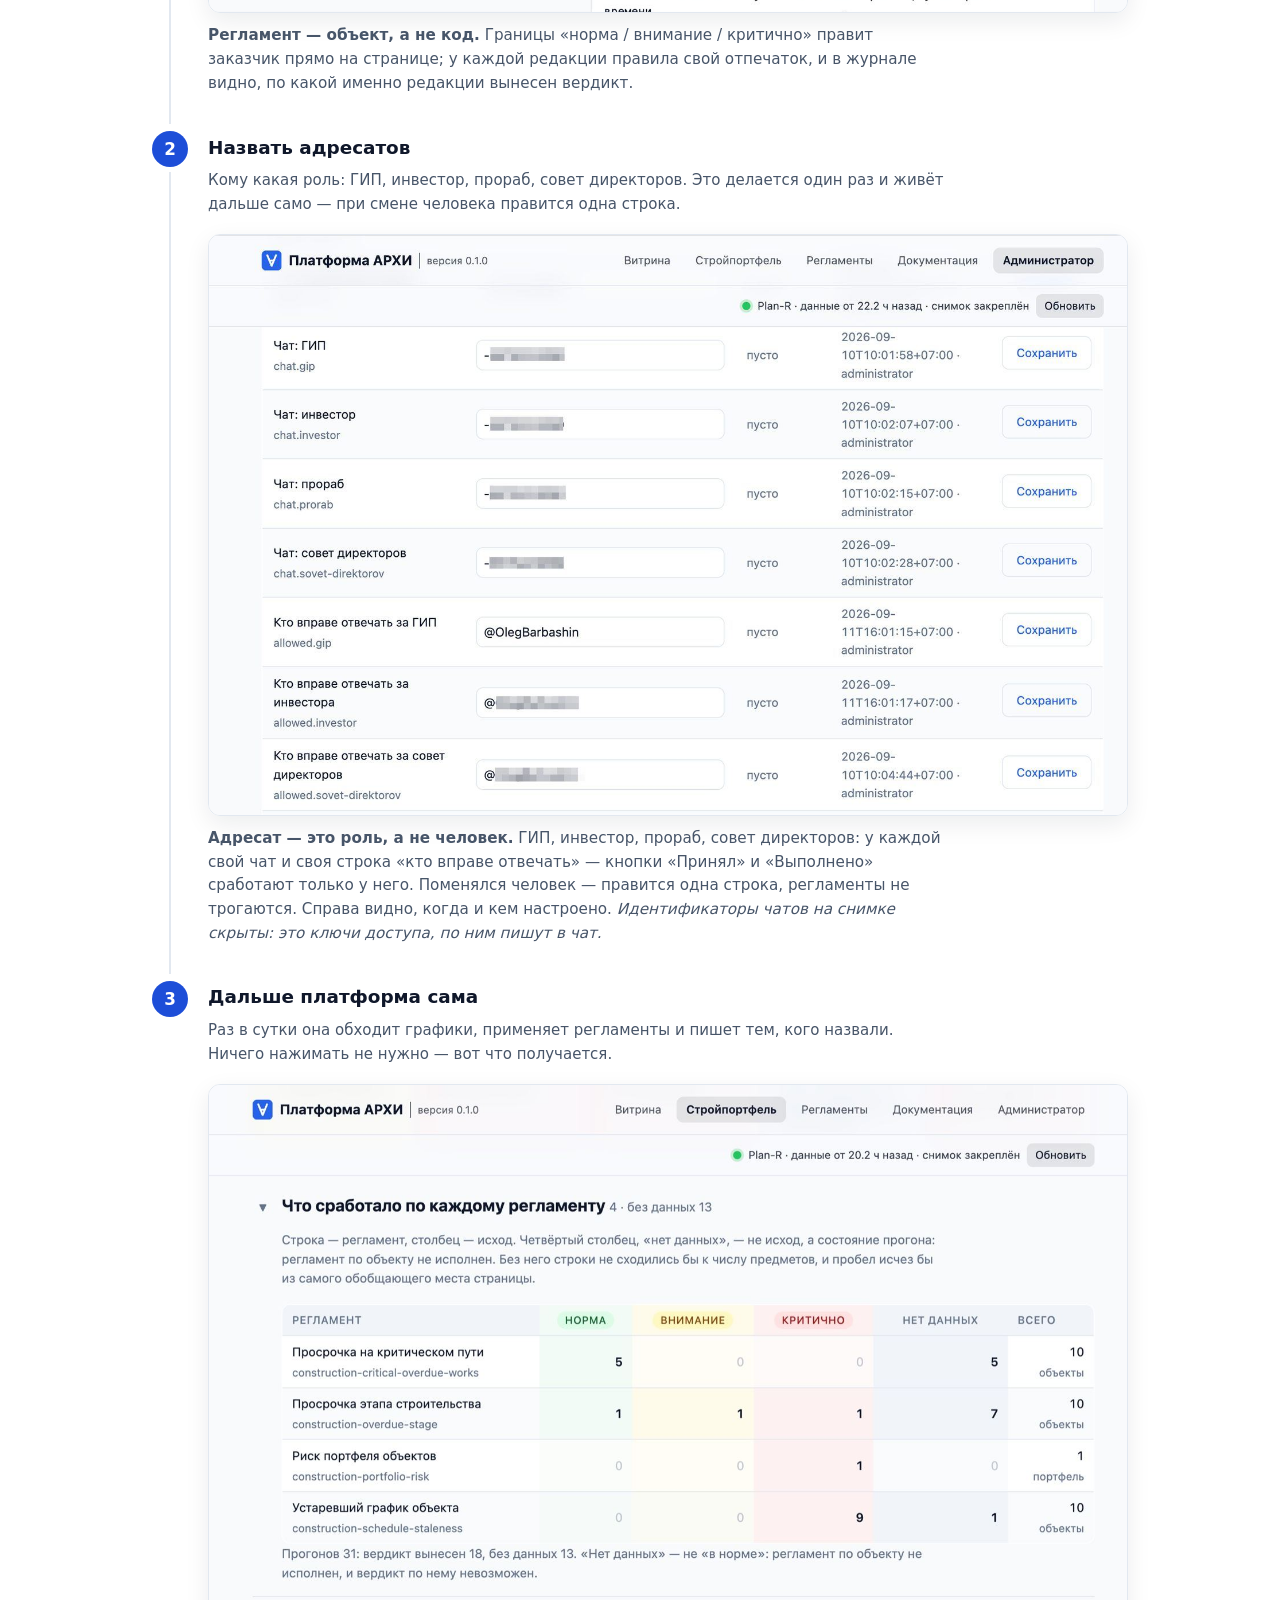
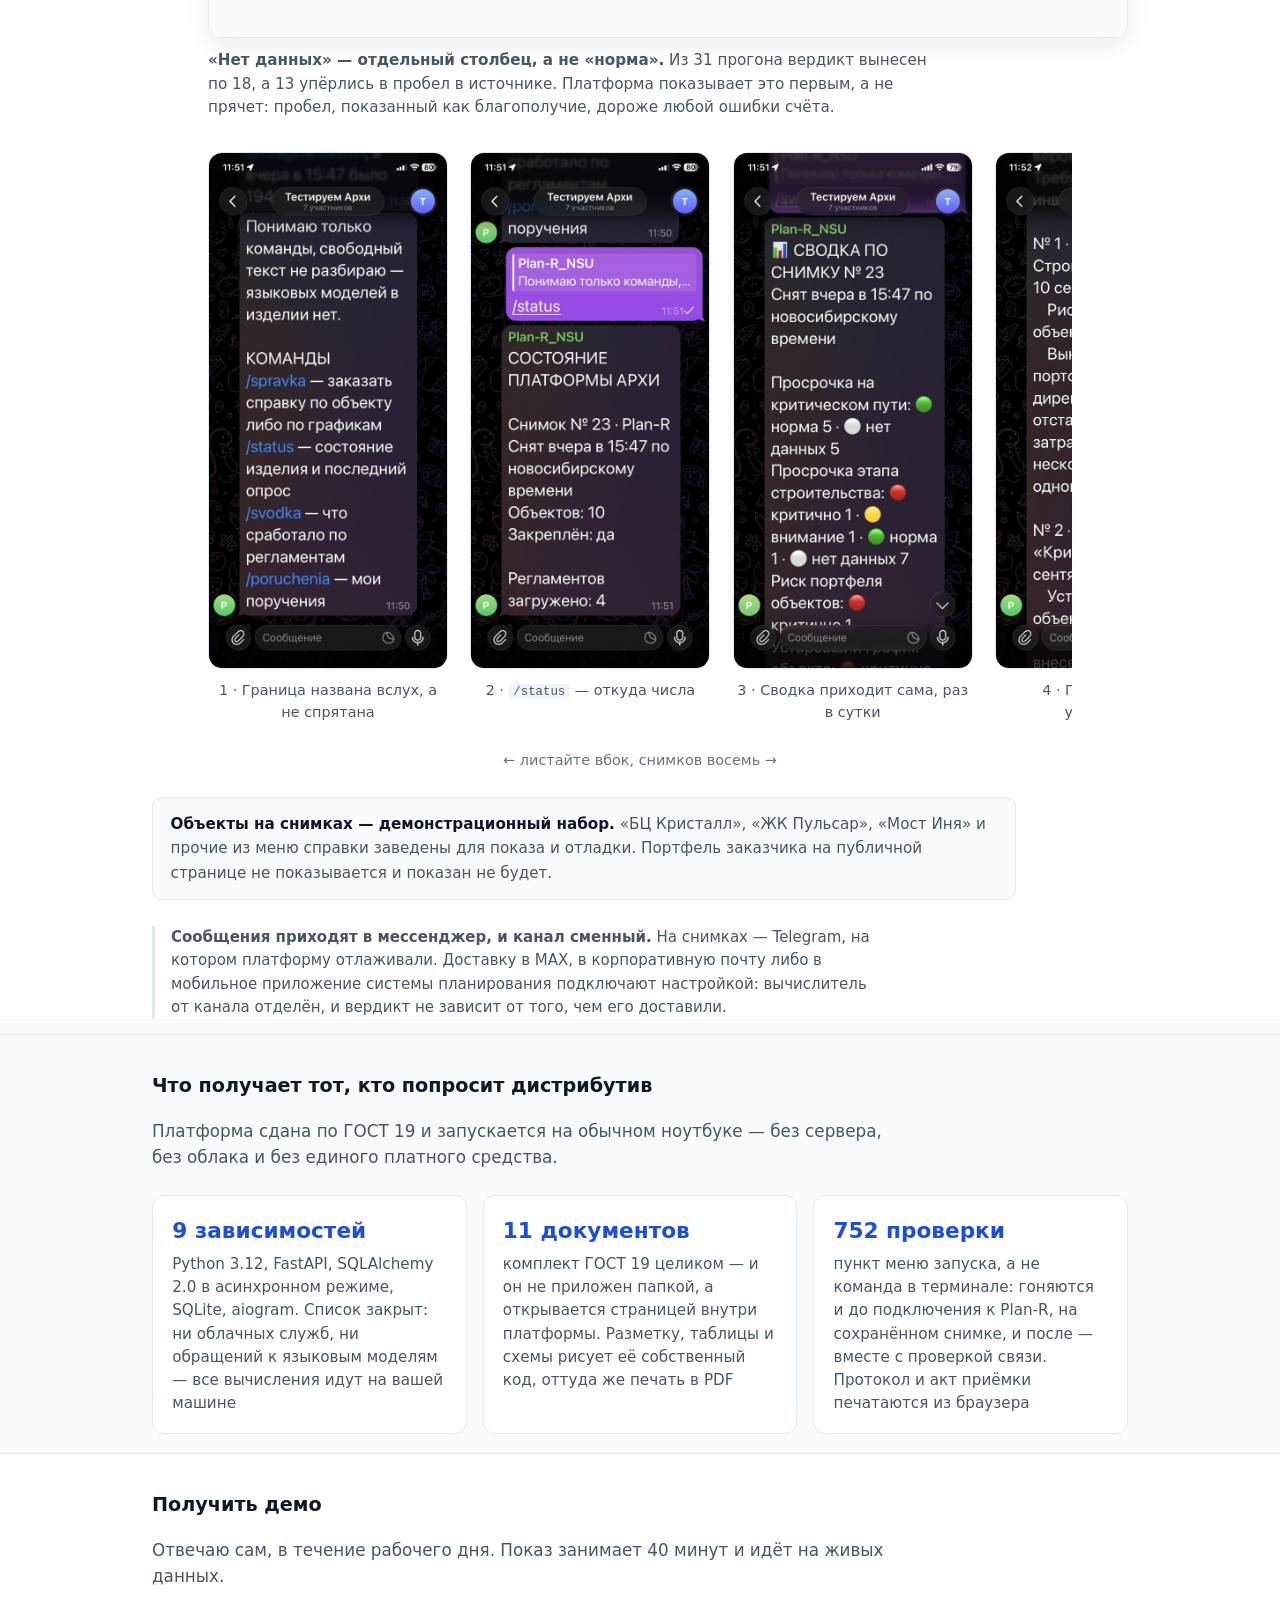
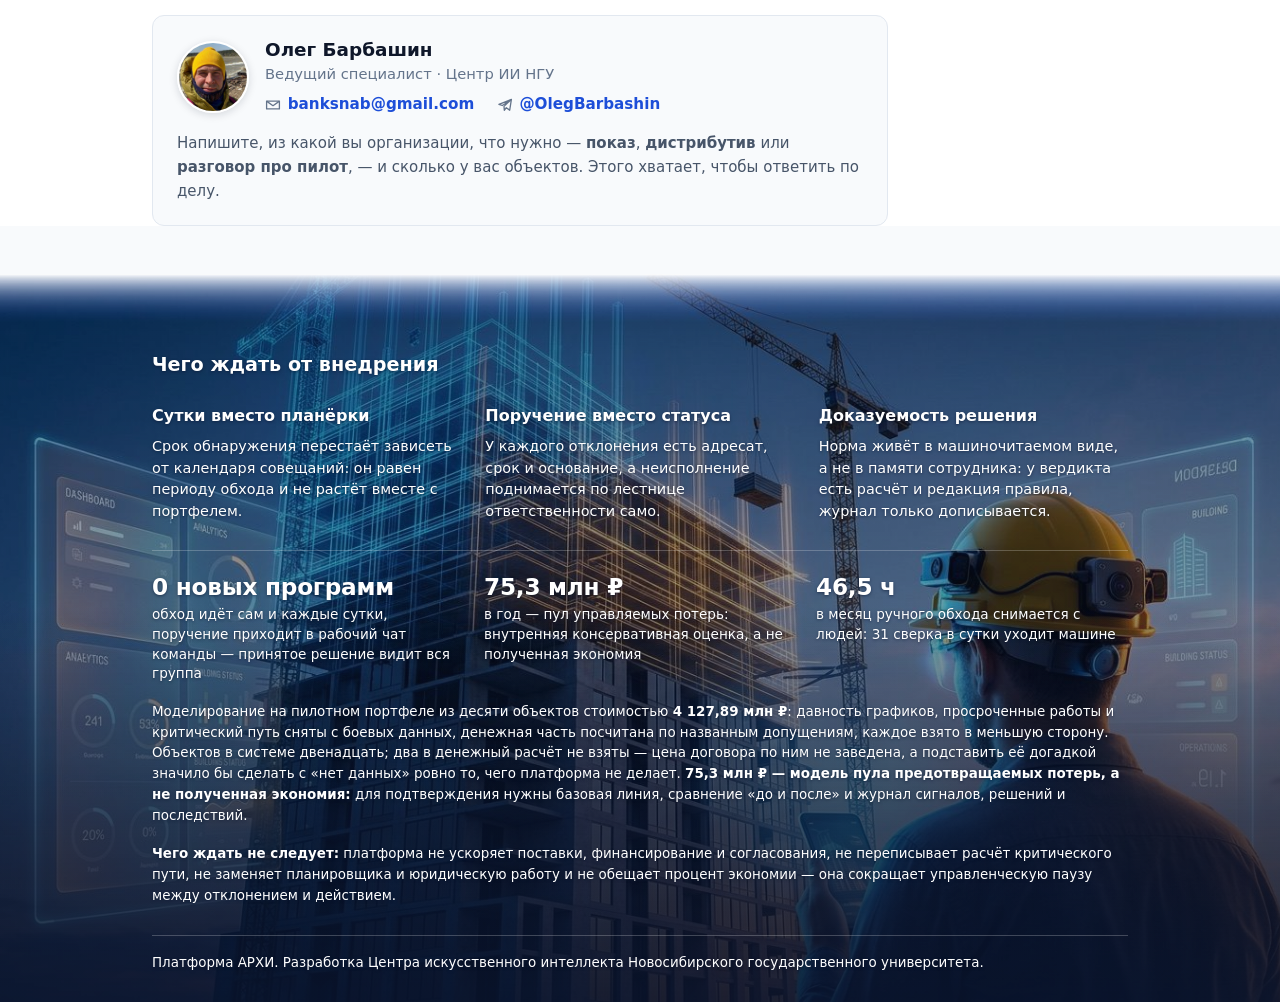
==== commit 3d1a415d: "эффект: цена портфеля 4,1 млрд ₽ и ни одного выдуманного рубля Прежние 787,8 млн складывались так: т" ====
--- a/index.html
+++ b/index.html
@@ -1118,13 +1118,45 @@
       решение видит вся команда, а не один адресат.
 
       Число «ноль» в этом ряду не выглядит чужим: оно того же рода, что
-      75,5 млн и 46,5 ч, — величина, а не оборот речи.
-
-      ЧИСЛА ПЕРЕСЧИТАНЫ ПО ДОКЛАДУ 18.09.2026 (презентация для
-      Минэкономразвития, лист 28): цена портфеля 787 млн → 4 127,89 млн ₽,
-      годовые потери 14,4 → 75,5 млн ₽. Второе следует из первого: модель
-      та же, а портфель стал в 5,24 раза дороже, потому что суммы договоров
-      теперь заведены не у трёх объектов из десяти, а почти у всех.
+      75,3 млн и 46,5 ч, — величина, а не оборот речи.
+
+      ЧИСЛА ПЕРЕСЧИТАНЫ 18.09.2026: цена портфеля 787 млн → 4 127,89 млн ₽,
+      годовые потери 14,4 → 75,3 млн ₽. Второе следует из первого: модель
+      та же, а портфель подорожал в 5,24 раза — суммы договоров заведены
+      теперь не у трёх объектов, а у десяти.
+
+      ОСНОВАНИЕ СМЕНИЛОСЬ, И ЭТО ГЛАВНОЕ В ЭТОЙ ПРАВКЕ. Прежние 787,8 млн
+      считались так: три объекта по заведённой цене плюс семь по выдуманной,
+      100 млн за штуку, «заведомо ниже отраслевой». Допущение честное,
+      но оно ставит платформу в положение, за которое она сама же ругает
+      чужие отчёты: пробел в источнике досчитан правдоподобным числом.
+      Теперь в денежный расчёт берутся ТОЛЬКО объекты с заведённой ценой
+      договора — их десять, — а два, у которых цены нет, не берутся вовсе.
+      Выдуманных рублей в итоге не осталось ни одного.
+
+      ПОЧЕМУ ОТ ЭТОГО НЕ ПОЕХАЛИ ЧАСЫ И СВЕРКИ. Модель после сокращения
+      сводится к одной строке: годовые потери = цена портфеля × 365 × 0,1 ×
+      0,0005, то есть ровно 1,825 % цены. Число объектов сокращается
+      и на результат не влияет вовсе — 1,825 % выходит и на 787,8, и на
+      4 127,89, и на 4 327,90. Поэтому «десять объектов», «31 сверка в сутки»
+      и «46,5 ч в месяц» остались как были: это один и тот же пилотный
+      портфель, и снимки экранов на странице сняты с него же.
+
+      РАСХОЖДЕНИЕ С ДОКЛАДОМ — 0,2 МЛН, И ОНО ЗДЕСЬ НАРОЧНО. Лист 28
+      печатает 75,5: там 14,4 умножили на подорожание портфеля, а 14,4 —
+      уже округлённое. Прямой счёт от 4 127,89 даёт 75,33. Витрина держит
+      прямой счёт: её числа читатель проверяет делением, и 75,5 / 4 127,89
+      дало бы 1,829 % против 1,825 % в остальных местах.
+
+      СЕГОДНЯШНИЙ ПРОГОН ИЗДЕЛИЯ ДАЁТ ДРУГОЕ, и это не противоречие,
+      а другой портфель. `scripts/tep.py` на базе от 17.09.2026: объектов 12,
+      круг из 37 прогонов (21 вердикт, 16 пробелов), цена 4 327,90 млн ₽
+      с двумя выдуманными сотнями, потери 78,98 млн ₽, обход 55,5 ч.
+      Витрина описывает пилот из десяти, и описывает его целиком — числа,
+      снимки и подписи с одного основания. Появится одиннадцатый объект
+      с заведённой ценой — переписывать придётся всё разом: цену, годовую
+      величину, 31 сверку («Ваш диспетчер» и «Что уже работает»), 18 и 13
+      (плитка «Нет данных» и подпись к снимку 6) и сами снимки.
 
       ССЫЛКА НА РАЗДЕЛ 9 ПРОГРАММЫ ИСПЫТАНИЙ ОТСЮДА СНЯТА, И ЭТО НЕ ОПИСКА.
       Документ печатает прежние 787,8 и 14,4: он ещё не пересчитан. Ссылаться
@@ -1132,17 +1164,6 @@
       ссылаться вовсе, — а ровно это и случилось бы, потому что раздел 9
       открывают именно те, кто числу не поверил. Вернуть ссылку, когда
       комплект пересчитают.
-
-      ЧИСЛА ЗДЕСЬ — ИЗ ДОКЛАДА, А НЕ ИЗ СЕГОДНЯШНЕГО ПРОГОНА ИЗДЕЛИЯ,
-      и это осознанно. `scripts/tep.py` на базе от 17.09.2026 даёт третий
-      набор: объектов уже 12, круг из 37 прогонов (21 вердикт, 16 пробелов),
-      цена портфеля 4 327,90 млн ₽, потери 78,98 млн ₽ в год, обход 55,5 ч
-      в месяц. Витрина держится доклада, потому что доклад показывают тем же
-      людям и с последнего его листа ведёт QR сюда: расхождение между слайдом
-      и страницей дороже расхождения между страницей и вчерашним прогоном.
-      Когда доклад и комплект сойдутся на одном наборе — переписать здесь всё
-      разом: 31 сверка (строки «Ваш диспетчер» и «Что уже работает»),
-      18 и 13 (плитка «Нет данных» и подпись к снимку 6), десять объектов.
 
       Числа набраны в разметке, а не считаются страницей: витрина статична
       (см. пояснение у перечня требований). Сторожа, который ловил бы
@@ -1156,7 +1177,7 @@
               чат команды — принятое решение видит вся группа</span>
       </div>
       <div class="effekt-punkt">
-        <b>75,5 млн ₽</b>
+        <b>75,3 млн ₽</b>
         <span>в год — пул управляемых потерь: внутренняя консервативная
               оценка, а не полученная экономия</span>
       </div>
@@ -1167,13 +1188,16 @@
       </div>
     </div>
     <p class="effekt-osnovanie">
-      По результатам моделирования на пилотном портфеле из десяти объектов
-      стоимостью <b>4 127,89 млн ₽</b>: давность графиков, просроченные
-      работы и критический путь сняты с боевых данных, денежная часть
-      посчитана по четырём названным допущениям, каждое взято в меньшую
-      сторону. <b>75,5 млн ₽ — модель пула предотвращаемых потерь,
-      а не полученная экономия:</b> для подтверждения нужны базовая линия,
-      сравнение «до и после» и журнал сигналов, решений и последствий.
+      Моделирование на пилотном портфеле из десяти объектов стоимостью
+      <b>4 127,89 млн ₽</b>: давность графиков, просроченные работы
+      и критический путь сняты с боевых данных, денежная часть посчитана
+      по названным допущениям, каждое взято в меньшую сторону. Объектов
+      в системе двенадцать; два в денежный расчёт не взяты — цена договора
+      по ним не заведена, а подставить её догадкой значило бы сделать
+      с «нет данных» ровно то, чего платформа не делает.
+      <b>75,3 млн ₽ — модель пула предотвращаемых потерь, а не полученная
+      экономия:</b> для подтверждения нужны базовая линия, сравнение
+      «до и после» и журнал сигналов, решений и последствий.
     </p>
     <!--
       «ЧЕГО ЖДАТЬ НЕ СЛЕДУЕТ» — лист 27 доклада, перенесено на витрину
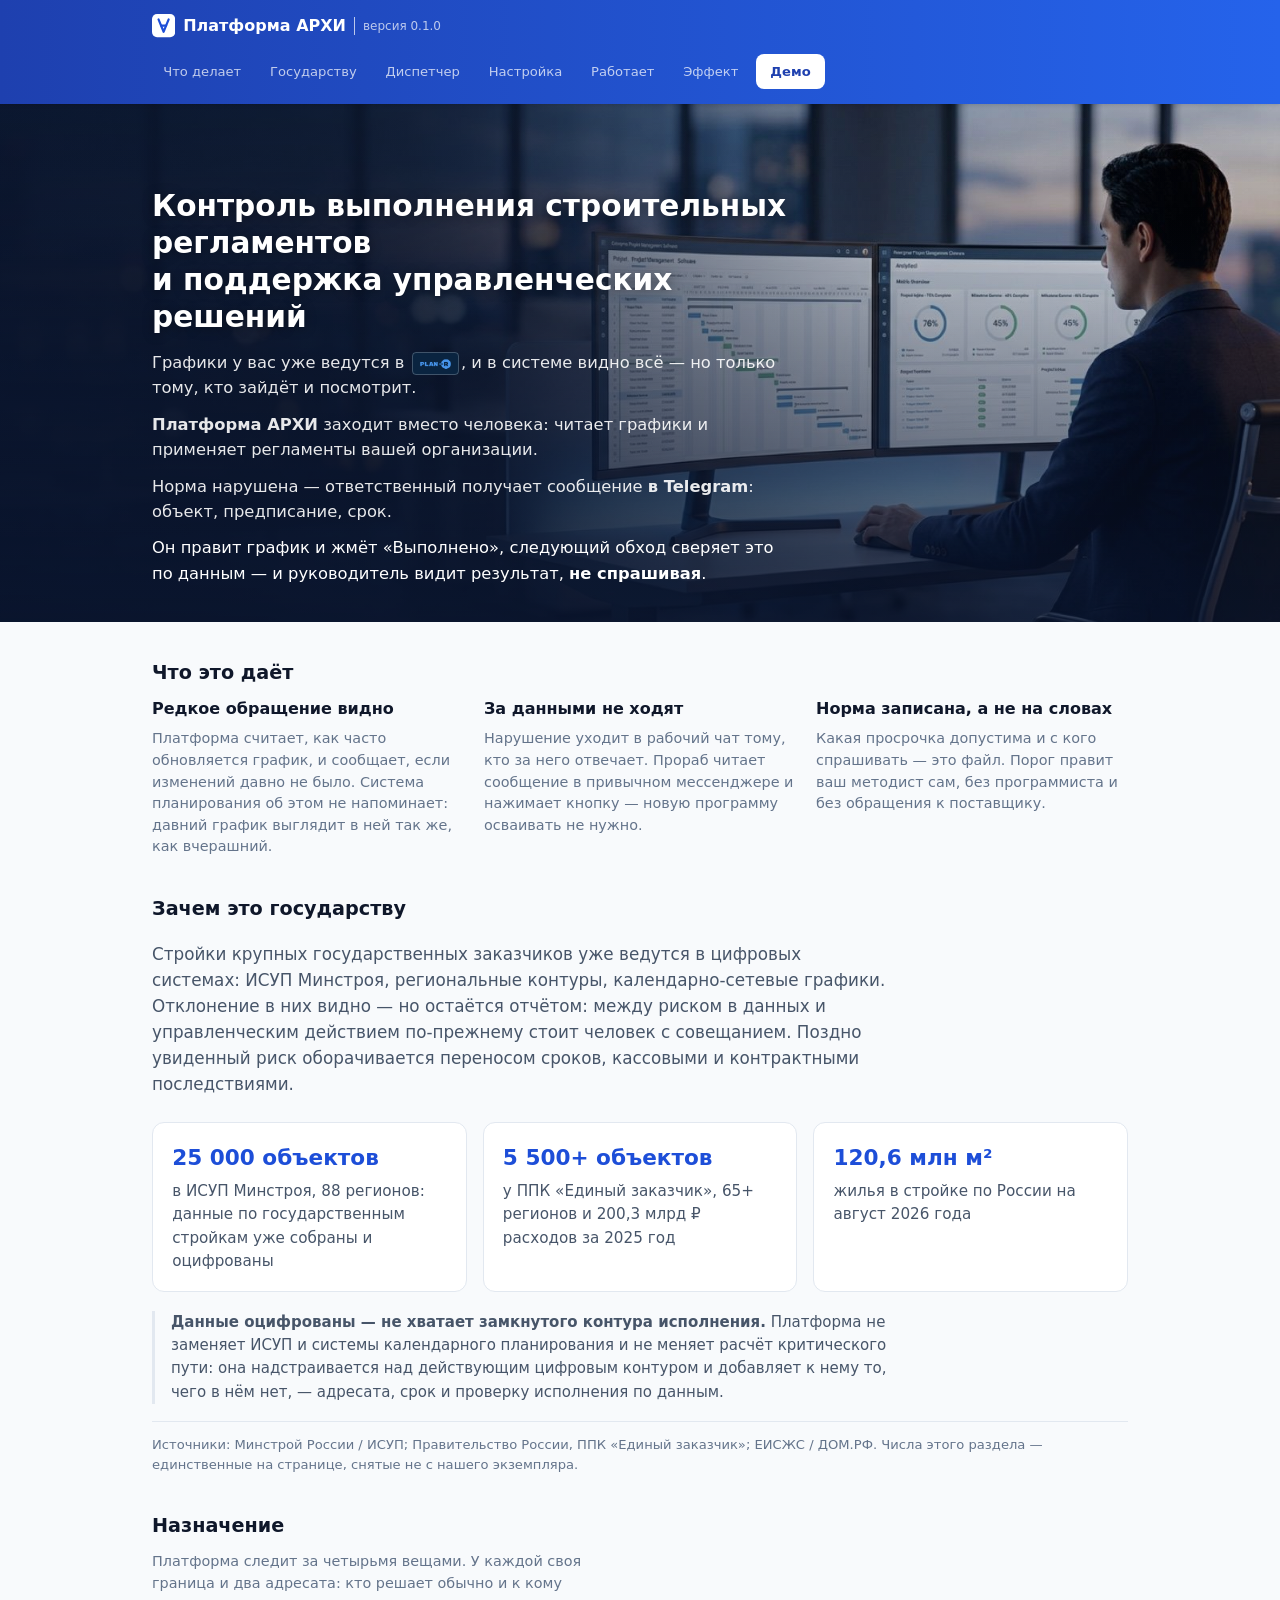
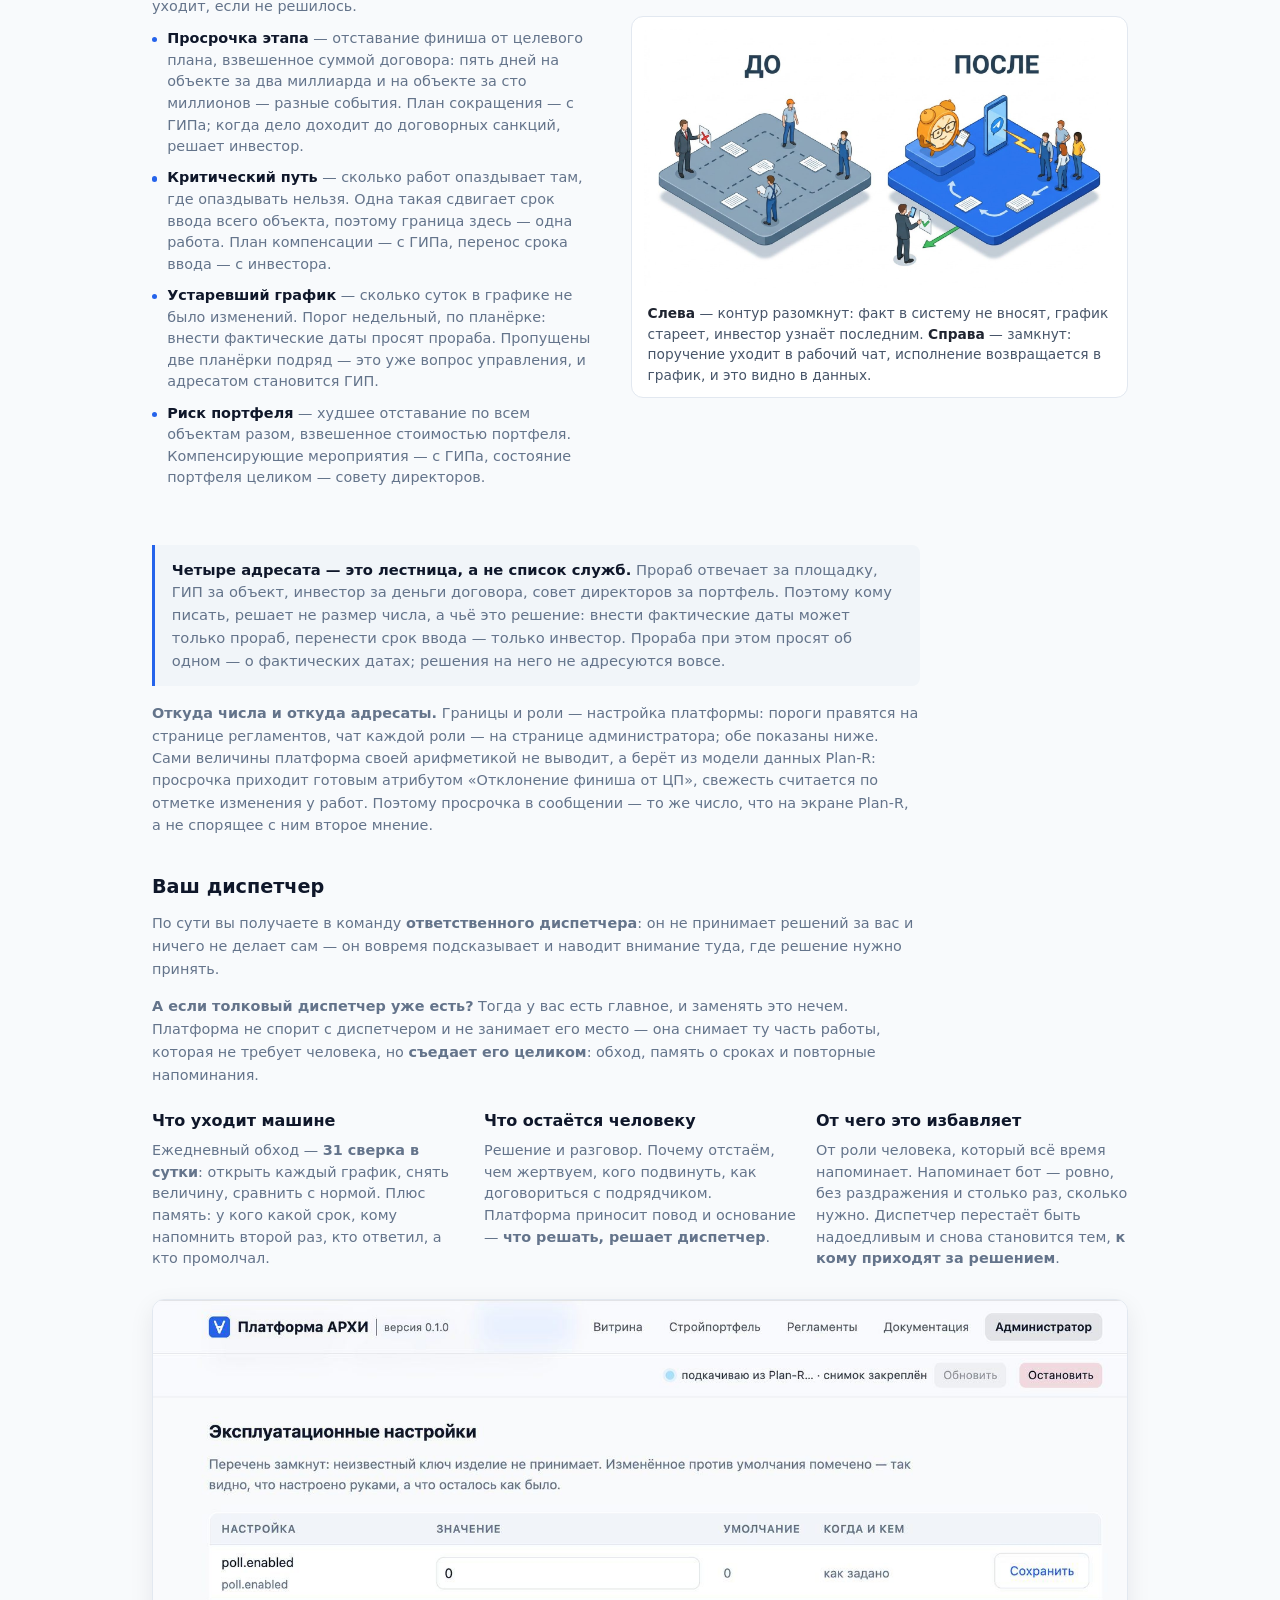
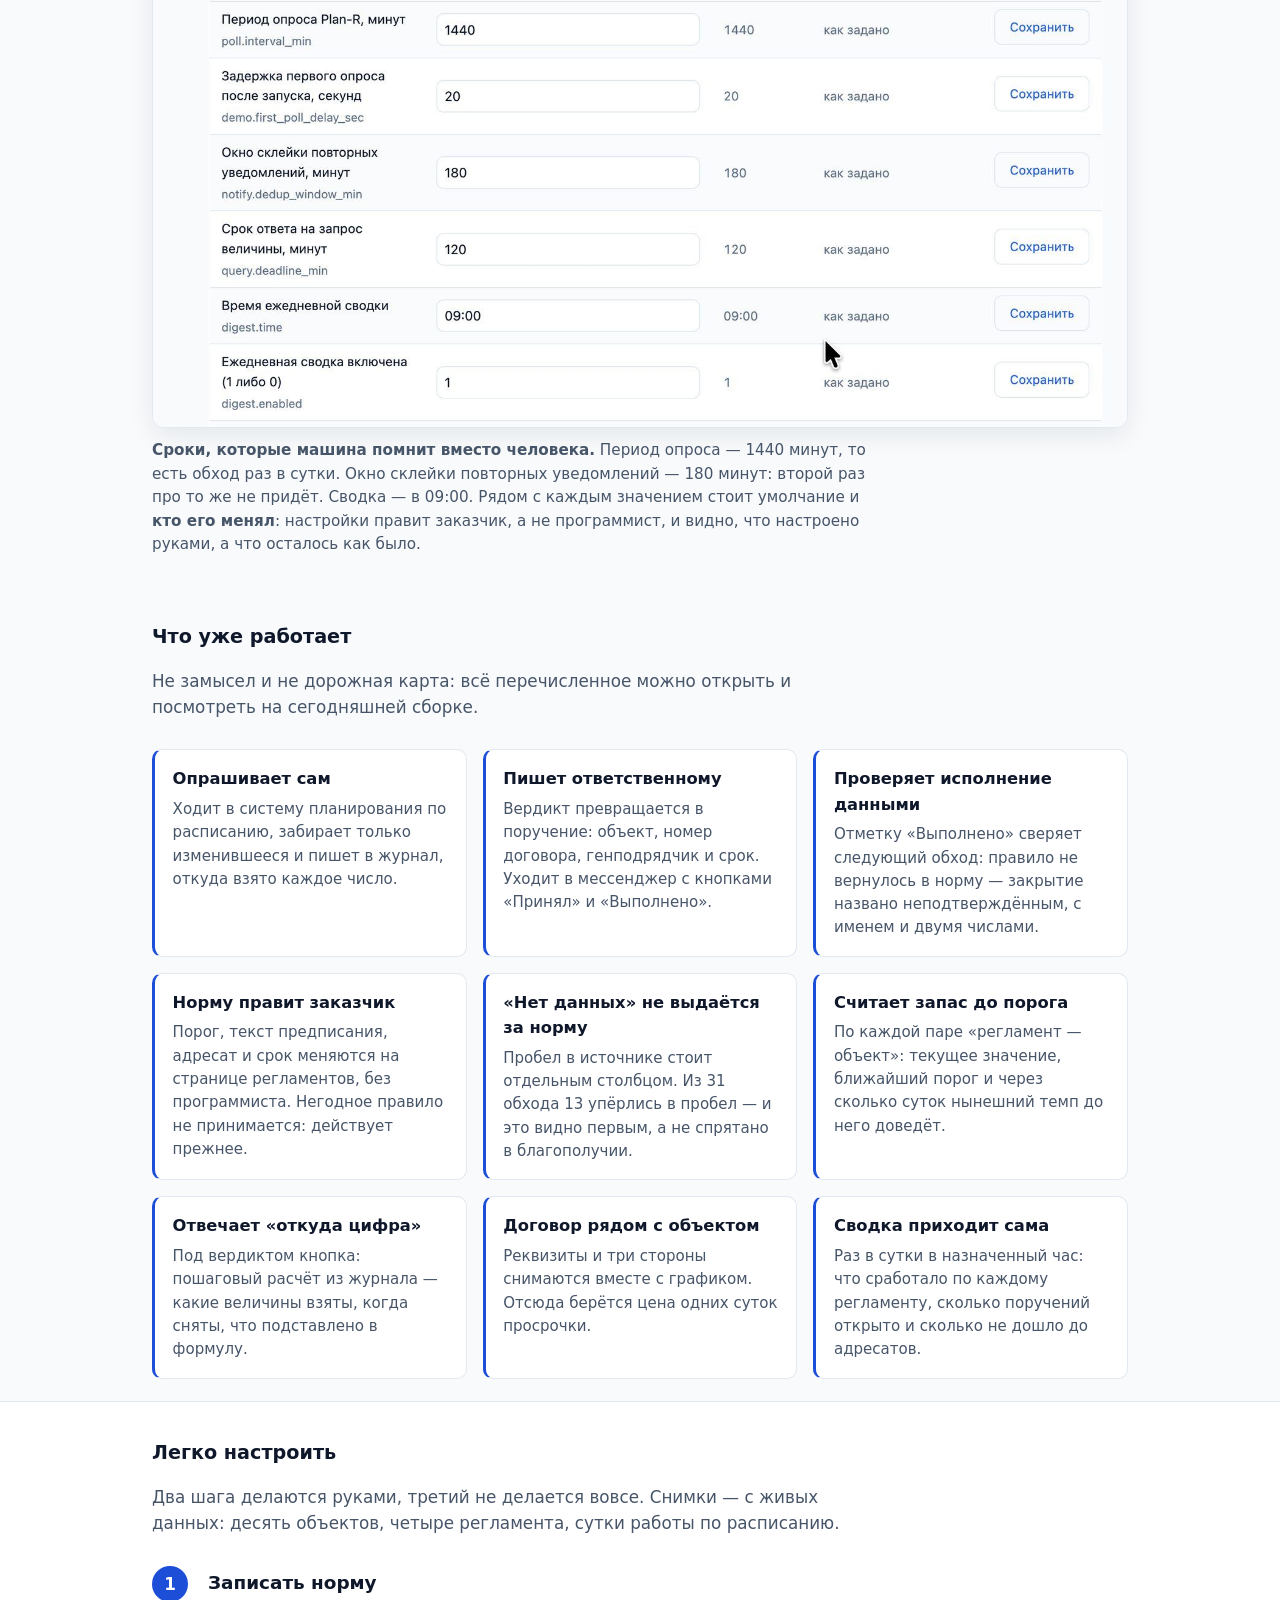
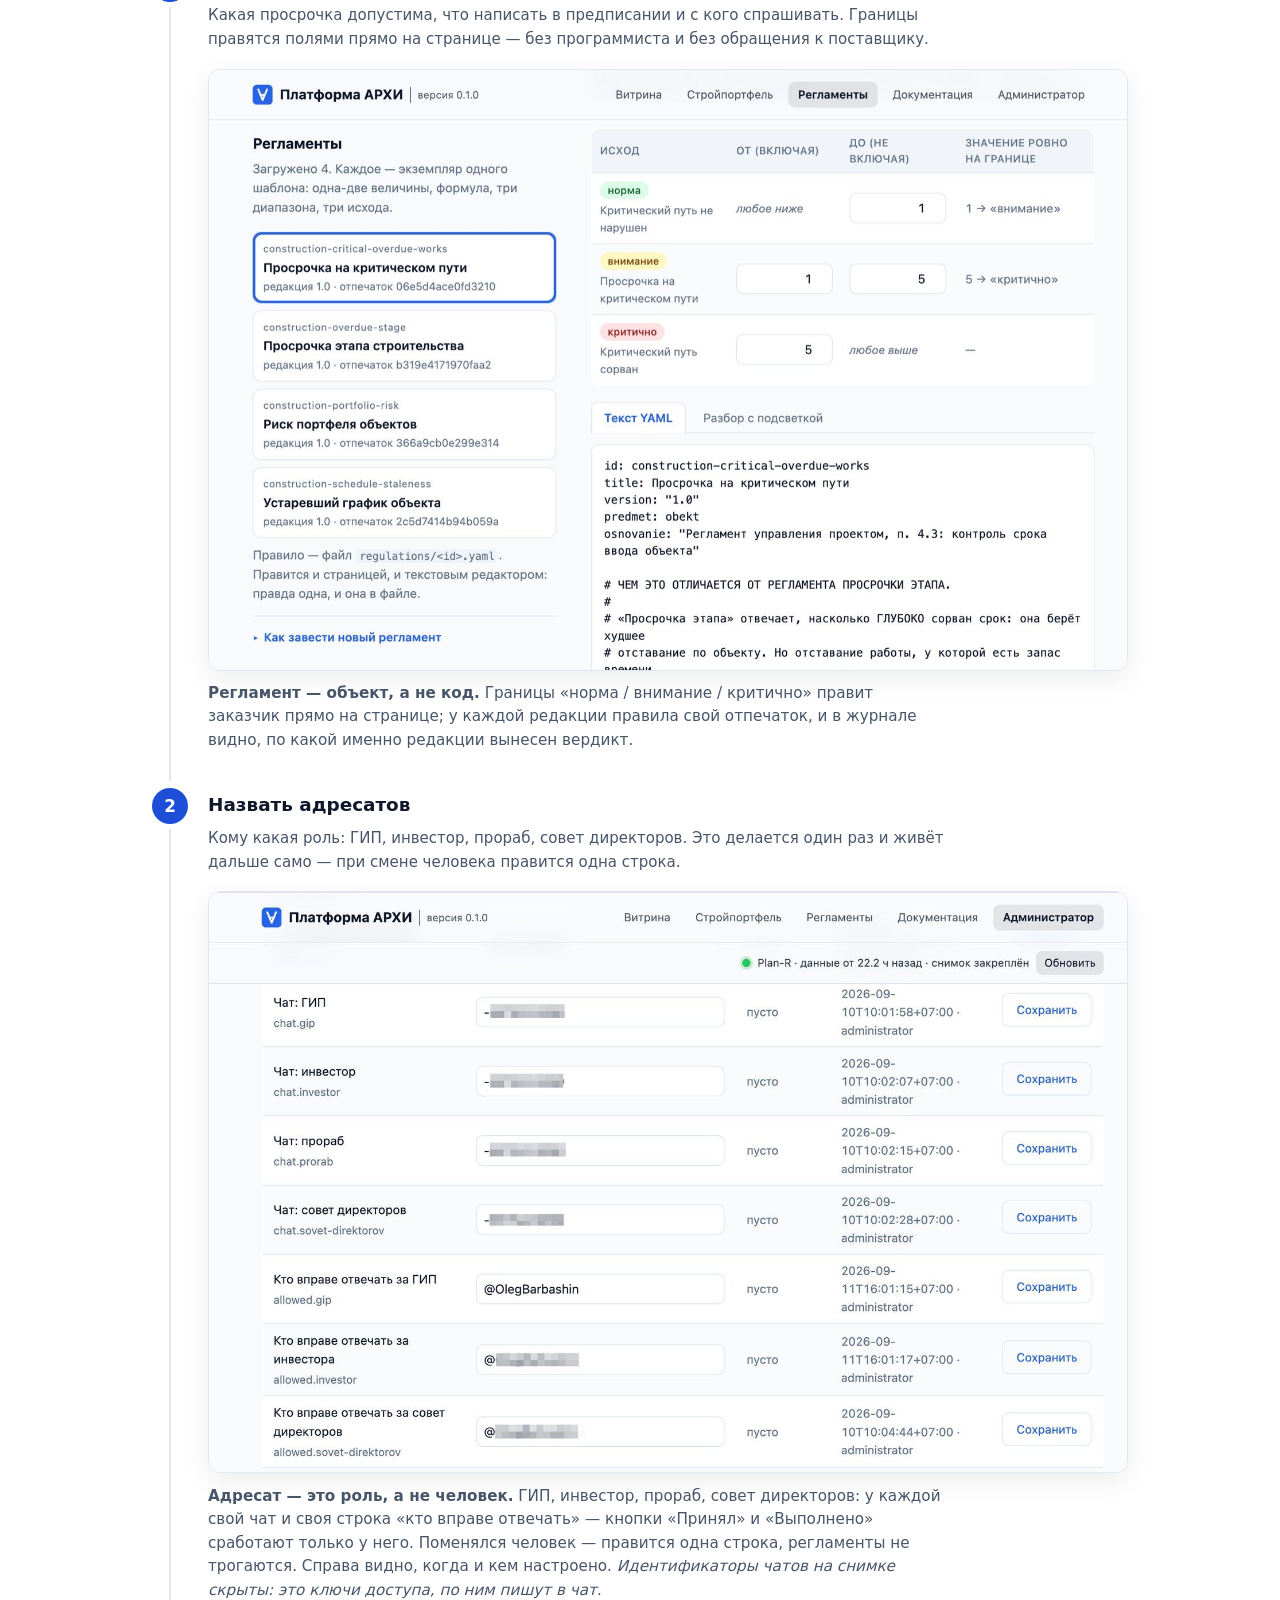
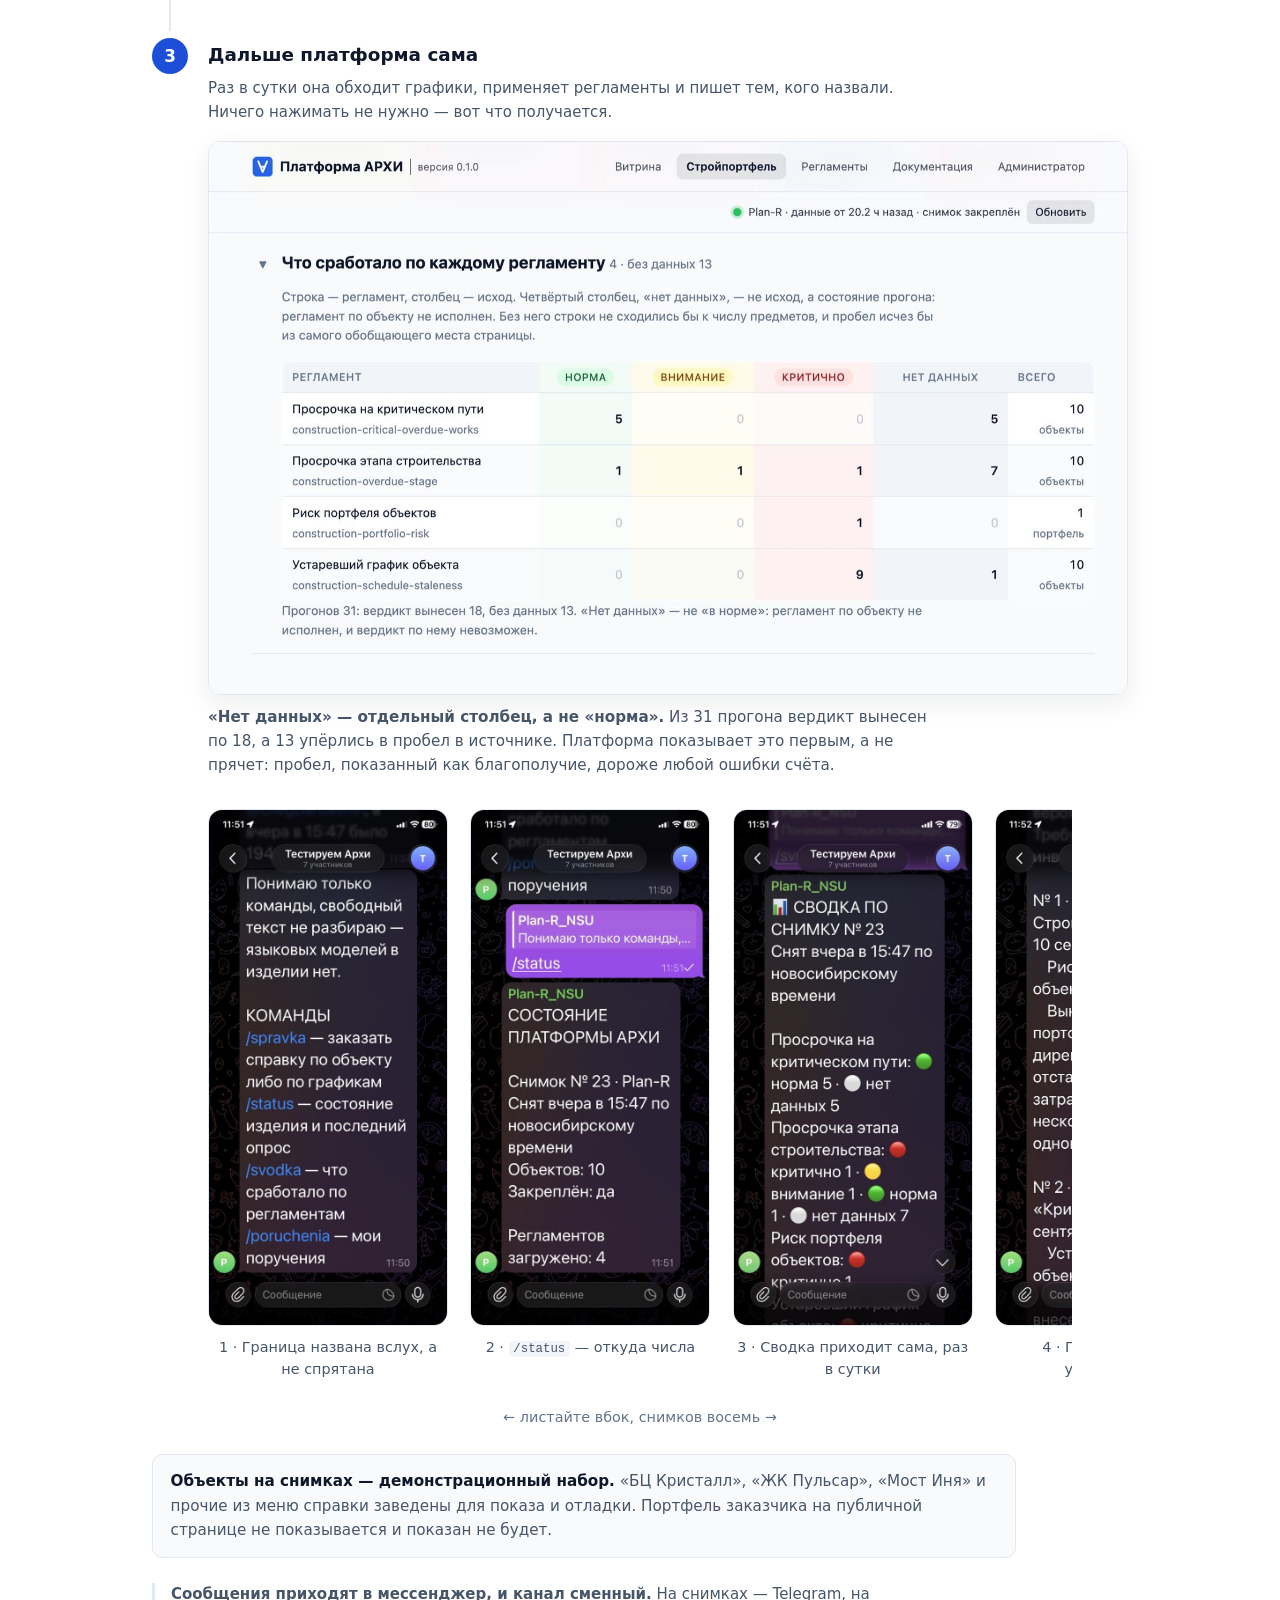
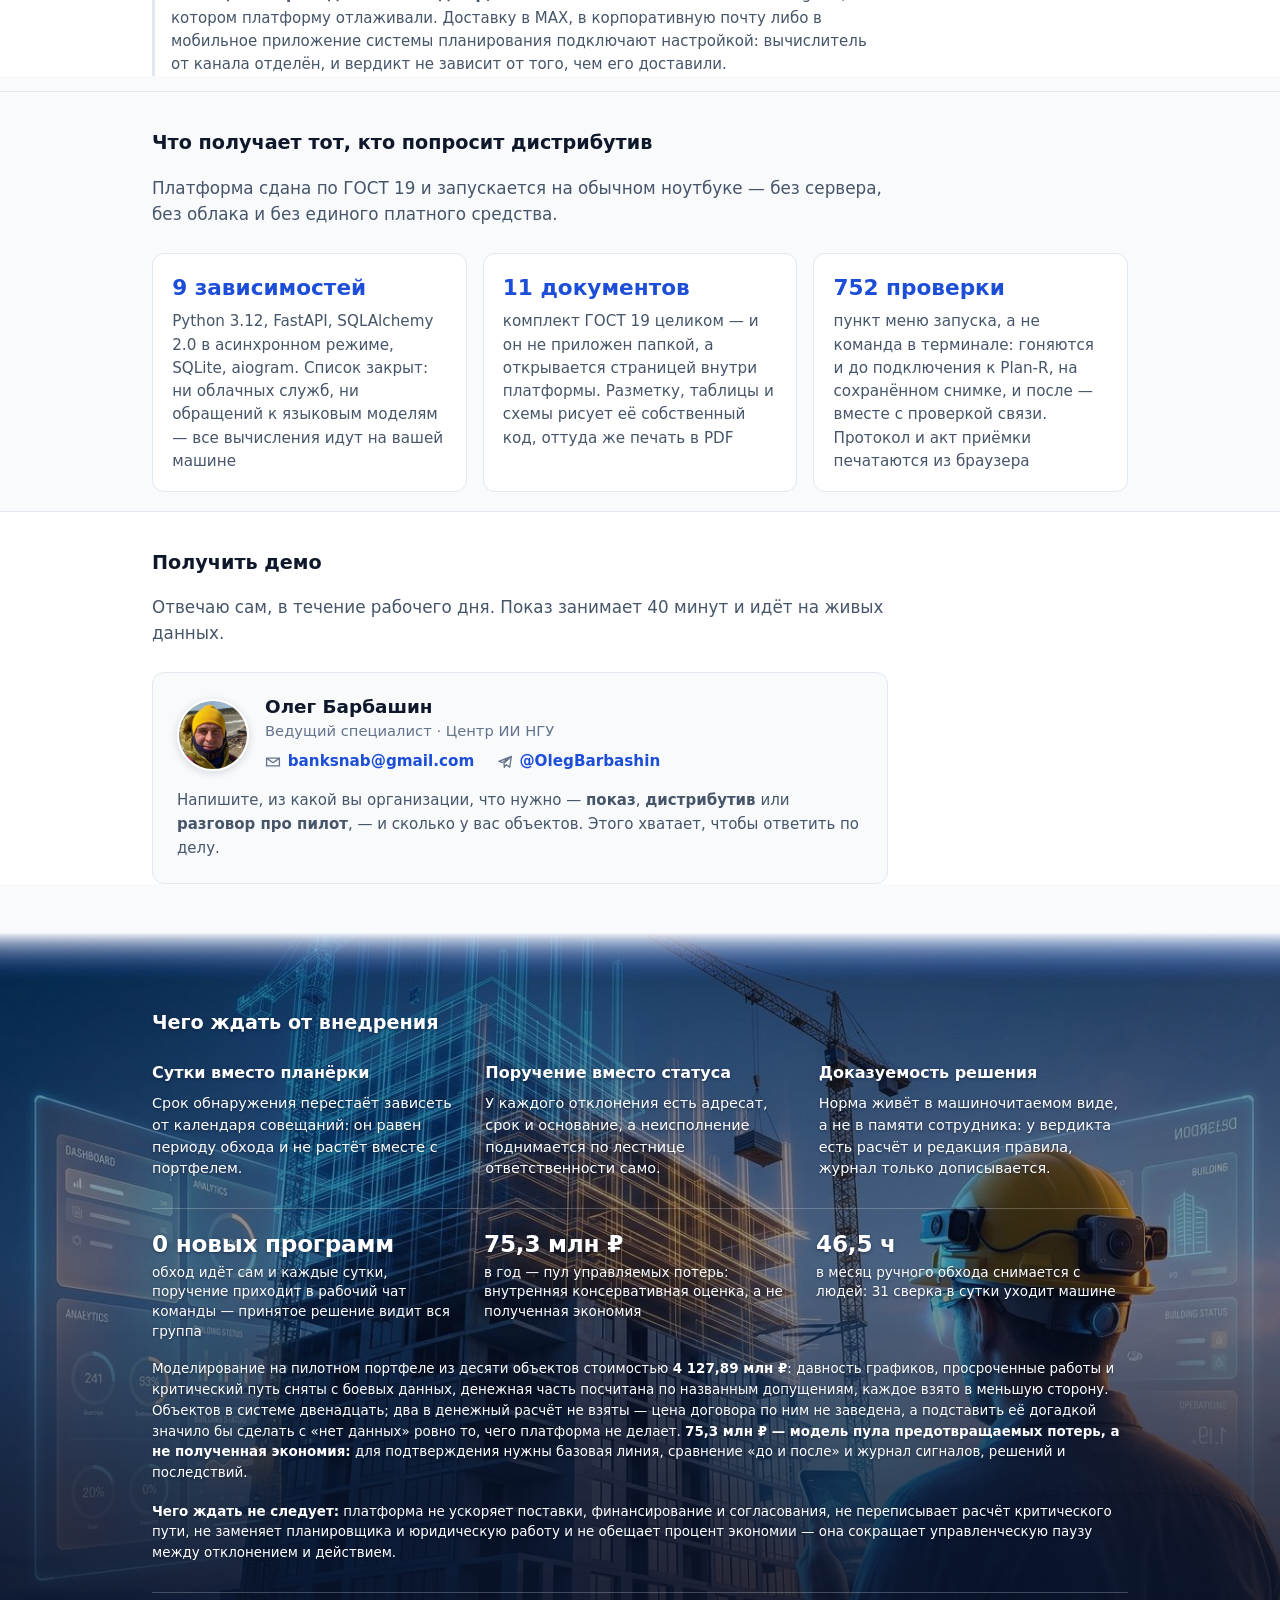
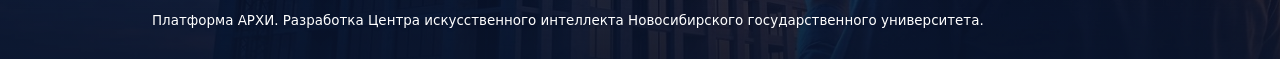
==== commit 11d00e8b: "раздел «Зачем это государству» из первой части доклада Третьим экраном, между «Что это даёт» и «Назн" ====
--- a/index.html
+++ b/index.html
@@ -70,6 +70,12 @@
          экраны можно по заявке. -->
     <nav class="razdely">
       <a href="#chto-delaet">Что делает</a>
+      <!-- «Государству» добавлено 18.09.2026 вместе с разделом. Раздел без
+           пункта меню — раздел второго сорта: до него доходит только тот,
+           кто листает подряд, а этот раздел ищут адресно — по нему приходят
+           с доклада. Пунктов стало семь, и запасные значения высоты шапки
+           в public.css пересчитаны: меню переносится раньше. -->
+      <a href="#gosudarstvu">Государству</a>
       <!-- «Диспетчер», а не «Результат»: пункт меню должен повторять
            заголовок раздела, к которому ведёт («Ваш диспетчер»). Читатель
            нажимает и видит то самое слово — это единственный способ
@@ -77,7 +83,16 @@
            но такого заголовка на странице нет, и подтверждать было бы нечем. -->
       <a href="#dispetcher">Диспетчер</a>
       <a href="#nastroyka">Настройка</a>
-      <a href="#rabotaet">Что работает</a>
+      <!-- «Работает», а не «Что работает». Сокращено 18.09.2026, и это
+           не косметика, а плата за седьмой пункт: замер показал, что
+           с «Что работает» меню уходит на четвёртую строку уже при 400px,
+           и шапка на iPhone SE вырастала со 140 до 176px — четверть экрана
+           под меню, навсегда, потому что шапка закреплена. Четыре снятых
+           знака вернули точку переноса на 370px, то есть ниже любого
+           сегодняшнего телефона.
+           Побочно стало лучше: «Что делает» и «Что работает» стояли рядом
+           и начинались одинаково, а пункт меню читают боковым зрением. -->
+      <a href="#rabotaet">Работает</a>
       <a href="#effekt">Эффект</a>
       <!-- «Демо» — одно слово, и это важнее точности. Пункт меню читают
            боковым зрением, и «Получить» отвечало на вопрос «что сделать»,
@@ -301,6 +316,80 @@
       </div>
     </div>
 
+  </section>
+
+  <!--
+    ЗАЧЕМ ЭТО ГОСУДАРСТВУ. Раздел добавлен 18.09.2026 из доклада для
+    Минэкономразвития, часть I («Государственный масштаб», листы 3–5).
+
+    ПОЧЕМУ ИМЕННО ЗДЕСЬ, ТРЕТЬИМ ЭКРАНОМ. Порядок на странице получается
+    «личное → общее → устройство»: заглавный блок и «Что это даёт» отвечают
+    читателю про его организацию, этот раздел показывает, что задача не его
+    одного, а «Назначение» следом объясняет механику. Тот же порядок, что
+    в докладе, где масштаб идёт раньше отраслевой задачи.
+
+    ЧИСЛА ЗДЕСЬ ЧУЖИЕ, И ЭТО ЕДИНСТВЕННОЕ МЕСТО НА СТРАНИЦЕ, ГДЕ ТАК.
+    Везде остальное — замер по нашему экземпляру либо состав изделия;
+    25 000, 5 500+ и 120,6 сняты с публичных источников и проверяются
+    не у нас. Поэтому источники названы строкой под плитками, а не спрятаны
+    в комментарий: читатель, который захочет оспорить эти числа, должен
+    знать, с кем спорить, — и это не мы.
+
+    ЧЕГО ЗДЕСЬ НЕТ НАМЕРЕННО. Сценарная экономика доклада (лист 7:
+    0,10–0,50 % расходов ППК, то есть от 200 млн до 1 млрд ₽ в год)
+    на витрину не вынесена. В докладе она обставлена оговоркой на три строки
+    и живёт рядом с докладчиком, который ответит на вопрос; на странице она
+    встала бы в семи сантиметрах от нашей собственной пилотной оценки
+    в 75,3 млн ₽ — и читатель сложил бы два числа в одно обещание.
+    Пятилетний план внедрения (лист 6) не вынесен по той же причине: это
+    план, а не то, что работает сегодня, а весь остальной текст страницы
+    обещает только сегодняшнее.
+
+    Про Сигму здесь тоже не сказано, хотя в докладе АРХИ показана её частью
+    (лист 5). Витрина — карточка одного изделия; вводить вторую платформу
+    значит заводить раздел про неё, иначе имя повиснет без объяснения.
+  -->
+  <section id="gosudarstvu">
+    <h2>Зачем это государству</h2>
+    <p class="podzagolovok-razdela">
+      Стройки крупных государственных заказчиков уже ведутся в цифровых
+      системах: ИСУП Минстроя, региональные контуры, календарно-сетевые
+      графики. Отклонение в них видно — но остаётся отчётом: между риском
+      в данных и управленческим действием по-прежнему стоит человек
+      с совещанием. Поздно увиденный риск оборачивается переносом сроков,
+      кассовыми и контрактными последствиями.
+    </p>
+
+    <div class="sostav">
+      <div class="sostav-punkt">
+        <b>25 000 объектов</b>
+        <span>в ИСУП Минстроя, 88 регионов: данные по государственным
+              стройкам уже собраны и оцифрованы</span>
+      </div>
+      <div class="sostav-punkt">
+        <b>5 500+ объектов</b>
+        <span>у ППК «Единый заказчик», 65+ регионов и 200,3 млрд ₽
+              расходов за 2025 год</span>
+      </div>
+      <div class="sostav-punkt">
+        <b>120,6 млн м²</b>
+        <span>жилья в стройке по России на август 2026 года</span>
+      </div>
+    </div>
+
+    <p class="sostav-ogovorka">
+      <b>Данные оцифрованы — не хватает замкнутого контура исполнения.</b>
+      Платформа не заменяет ИСУП и системы календарного планирования
+      и не меняет расчёт критического пути: она надстраивается над
+      действующим цифровым контуром и добавляет к нему то, чего в нём нет, —
+      адресата, срок и проверку исполнения по данным.
+    </p>
+
+    <p class="istochniki">
+      Источники: Минстрой России / ИСУП; Правительство России,
+      ППК «Единый заказчик»; ЕИСЖС / ДОМ.РФ. Числа этого раздела —
+      единственные на странице, снятые не с нашего экземпляра.
+    </p>
   </section>
 
   <!--
--- a/public.css
+++ b/public.css
@@ -98,18 +98,36 @@
  *
  * Чинится ОДНИМ свойством у корня, а не `scroll-margin-top` у каждого
  * раздела: `scroll-padding-top` — это отступ прокручиваемого контейнера,
- * он действует на все якоря разом, включая те, которых ещё нет.
- * Добавится завтра шестой раздел — он поедет правильно сам.
- *
- * ВЫСОТА ШАПКИ НЕ ОДНА. Меню из шести пунктов переносится, и шапка растёт
- * ступенями (замер 13.09.2026, системный шрифт macOS):
- *     шире 880px  — 62.9px   меню в одну строку
- *     600…870px   — 103.7px  меню в две строки
- *     уже 590px   — 140.0px  меню в три строки
- *
- * Точки переезжают от любой правки меню: добавили шестой пункт «Диспетчер»
- * и сократили «Получить» до «Демо» — границы сдвинулись с 840/550 на 880/600.
- * Поэтому замер скриптом здесь не роскошь: правила ниже устаревают молча.
+ * он действует на все якоря разом, включая те, которых ещё нет. Так и вышло:
+ * «Государству» добавился 18.09.2026 и поехал правильно сам, без правки
+ * этого места.
+ *
+ * ВЫСОТА ШАПКИ НЕ ОДНА. Меню из семи пунктов переносится, и шапка растёт
+ * ступенями (замер 18.09.2026, системный шрифт macOS, шагом в ОДИН пиксель):
+ *     шире 959px  — 62.9px   меню в одну строку
+ *     681…958px   — 103.7px  меню в две строки
+ *     401…680px   — 140.0px  меню в три строки
+ *     347…400px   — 138.4px  три строки, но отступы поджаты
+ *     уже 346px   — 173.2px  меню в четыре строки
+ *
+ * ШАГ В ОДИН ПИКСЕЛЬ — НЕ ПЕДАНТИЗМ. Первый замер этой правки шёл шагом
+ * в десять и показал перелом «между 380 и 370», из чего вышло, что 375px
+ * в порядке. На деле перелом лежал ровно на 375/376 — то есть именно там,
+ * где iPhone SE, iPhone mini и вся линейка X/XS/11 Pro. Сетка замера
+ * промахнулась мимо самой частой ширины из всех.
+ *
+ * ЧЕТВЁРТАЯ СТУПЕНЬ ПОЯВИЛАСЬ ВПЕРВЫЕ — вместе с седьмым пунктом
+ * «Государству». Отодвинута с 375px до 346px тем, что на узких экранах
+ * поджаты отступы меню (правило ниже по файлу): на 375px шапка теперь
+ * 138.4px — меньше, чем 140px, которые там были с шестью пунктами.
+ * Ступень всё равно описана: экраны уже 346px существуют.
+ *
+ * Точки переезжают от любой правки меню. За неделю они сдвинулись трижды:
+ * 840/550 → 880/600, когда добавился «Диспетчер» и «Получить» стало «Демо»;
+ * 880/600 → 950/680/370, когда добавился «Государству», а «Что работает»
+ * сократилось до «Работает»; и наконец 959/681/401/347 после поджатия
+ * отступов. Поэтому замер скриптом здесь не роскошь: правила ниже
+ * устаревают молча.
  *
  * Ступени зависят от ширины РУССКОГО меню в системном шрифте, а он на
  * Windows другой (Segoe UI), и точки перелома там сдвинутся. Поэтому
@@ -135,19 +153,32 @@
   scroll-padding-top: var(--vysota-shapki, 3.75rem);
 }
 
-@media (max-width: 54.9rem) {
+@media (max-width: 59.9rem) {
   html { scroll-padding-top: var(--vysota-shapki, 6.25rem); }
 }
 
-@media (max-width: 37.4rem) {
+/* 42.5rem = 680px ровно: та самая ширина, на которой меню становится
+   трёхстрочным. Значение 8.5rem (136px) годится и для 140px, и для 138.4px
+   ниже 400px — обе ступени оно не превышает. */
+@media (max-width: 42.5rem) {
   html { scroll-padding-top: var(--vysota-shapki, 8.5rem); }
 }
 
+/* 21.625rem = 346px ровно, и дробь здесь намеренная. Округли до 21.6rem —
+   и 346px останется без своего значения, получив на 37px меньше нужного;
+   округли до 21.7rem — и 347px получит значение от четырёхстрочного меню,
+   то есть с перелётом, а перелёт открывает полосу чужой секции (см. выше).
+   Ступень узкая, и попасть в неё можно только точным числом. */
+@media (max-width: 21.625rem) {
+  html { scroll-padding-top: var(--vysota-shapki, 10.6rem); }
+}
+
 /*
  * «ЭФФЕКТ» ОТКРЫВАЕТСЯ ДО САМОГО НИЗА, а не выравнивается по верхней строке.
  *
- * Это последний раздел, и весь его смысл в конце: числа 70–290 ч, 14,4 млн ₽
- * и 46,5 ч стоят под тремя колонками. Выровняв верх раздела, браузер
+ * Это последний раздел, и весь его смысл в конце: величины — сегодня это
+ * «0 новых программ», 75,3 млн ₽ и 46,5 ч — стоят под тремя колонками,
+ * а под ними ещё две строки оснований. Выровняв верх раздела, браузер
  * оставлял их за нижним краем — на телефоне ниже экрана оставалось 560 px.
  *
  * Замер 13.09.2026, сколько не доезжало до низа:
@@ -213,6 +244,33 @@
 
 @media (max-width: 35rem) {
   .geroy { min-height: 34rem; }
+}
+
+/* Меню поджимается на узких экранах — отступами, а не словами.
+ *
+ * ОТКУДА ВЗЯЛАСЬ НУЖДА. С седьмым пунктом меню уходило на четвёртую строку
+ * при 375px, и шапка вырастала со 140 до 176px. Ширина 375px — это iPhone SE,
+ * iPhone mini и вся линейка X/XS/11 Pro, то есть не край выборки, а её
+ * середина; шапка закреплена, и 176px держались бы там постоянно, съедая
+ * четверть экрана.
+ *
+ * ПОЧЕМУ НЕ СОКРАЩЕНИЕМ СЛОВ. Пробовали: «Что делает» → «Что даёт» не сдвинуло
+ * точку перелома ни на пиксель. Считать надо было не знаки, а обвязку —
+ * семь пунктов по 0.7rem с каждой стороны плюс шесть промежутков дают около
+ * 195px, которые к словам отношения не имеют вовсе. Урок общий: когда флекс
+ * переносится не там, где ждали, первым делом мерить padding и gap, а не
+ * править текст.
+ *
+ * Отступ ужат до 0.45rem, промежуток до 0.3rem — вместе около 60px, и этого
+ * хватает с запасом. Читаемости не стоило ничего: кегль, цвет и высота строки
+ * не тронуты, пункты просто стоят теснее.
+ *
+ * Мишень для пальца при этом не уменьшилась по высоте — сжат только
+ * горизонтальный воздух, а целятся в надпись.
+ */
+@media (max-width: 25rem) {
+  .shapka nav.razdely { gap: 0.3rem; }
+  .shapka nav.razdely a { padding-left: 0.45rem; padding-right: 0.45rem; }
 }
 
 /* --- Кнопка в шапке ------------------------------------------------------ */
@@ -344,6 +402,26 @@
   color: var(--tekst-vtoroy);
   border-left: 3px solid var(--granica);
   padding-left: 1rem;
+}
+
+/* Строка источников под чужими числами.
+ *
+ * Тише всего в разделе, и это не скромность оформления, а точность: строка
+ * нужна тому, кто числу не поверил, а таких меньшинство. Набрана по образцу
+ * `.iz-tz` из style.css — там тем же приёмом отделена дословная выдержка
+ * из задания. Приём один: черта сверху и кегль мельче основного говорят
+ * «это не наш текст», ещё до того как строку прочтут.
+ *
+ * Своим правилом, а не классом изделия: `.iz-tz` означает «из технического
+ * задания», и занимать его ссылками на Минстрой значило бы соврать разметкой.
+ */
+.istochniki {
+  margin: 1.1rem 0 0;
+  padding-top: 0.8rem;
+  border-top: 1px solid var(--granica);
+  font-size: 0.82rem;
+  line-height: 1.5;
+  color: var(--tekst-tusklyy);
 }
 
 /* --- Связаться ----------------------------------------------------------- */
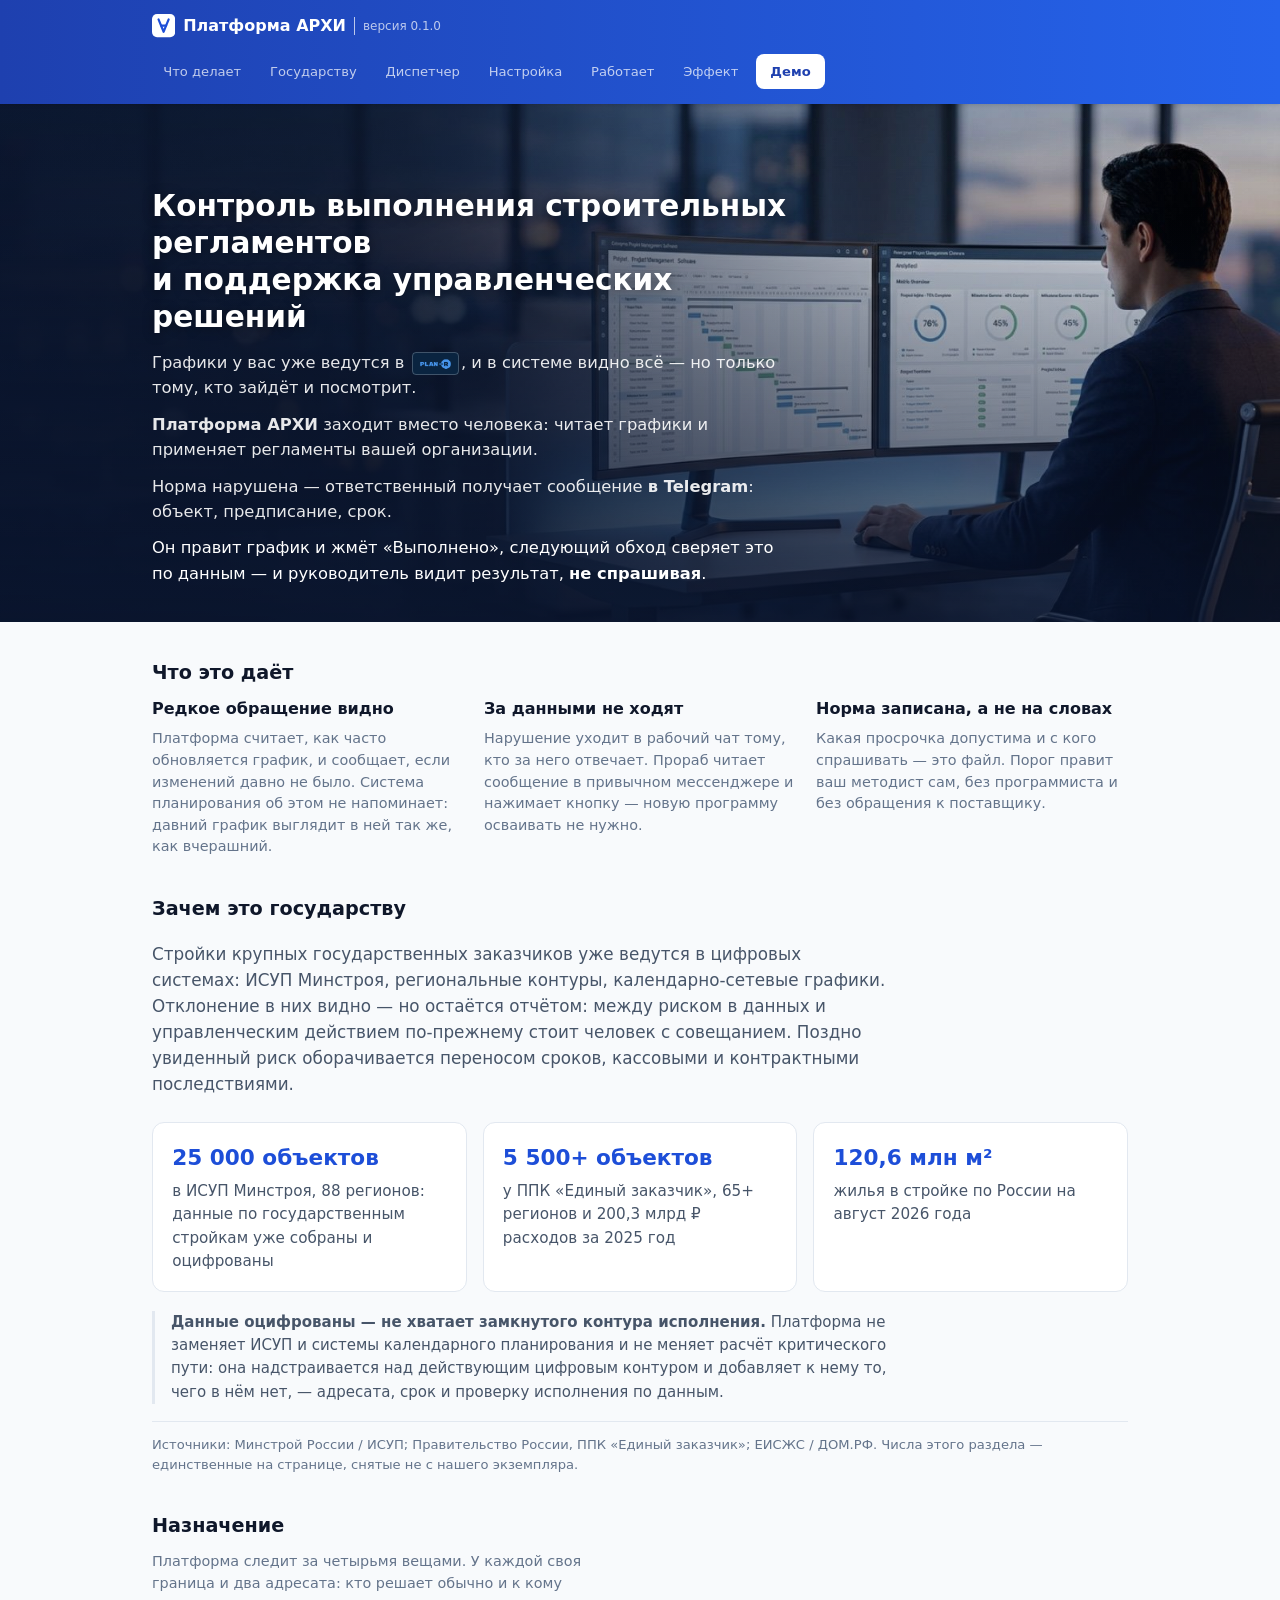
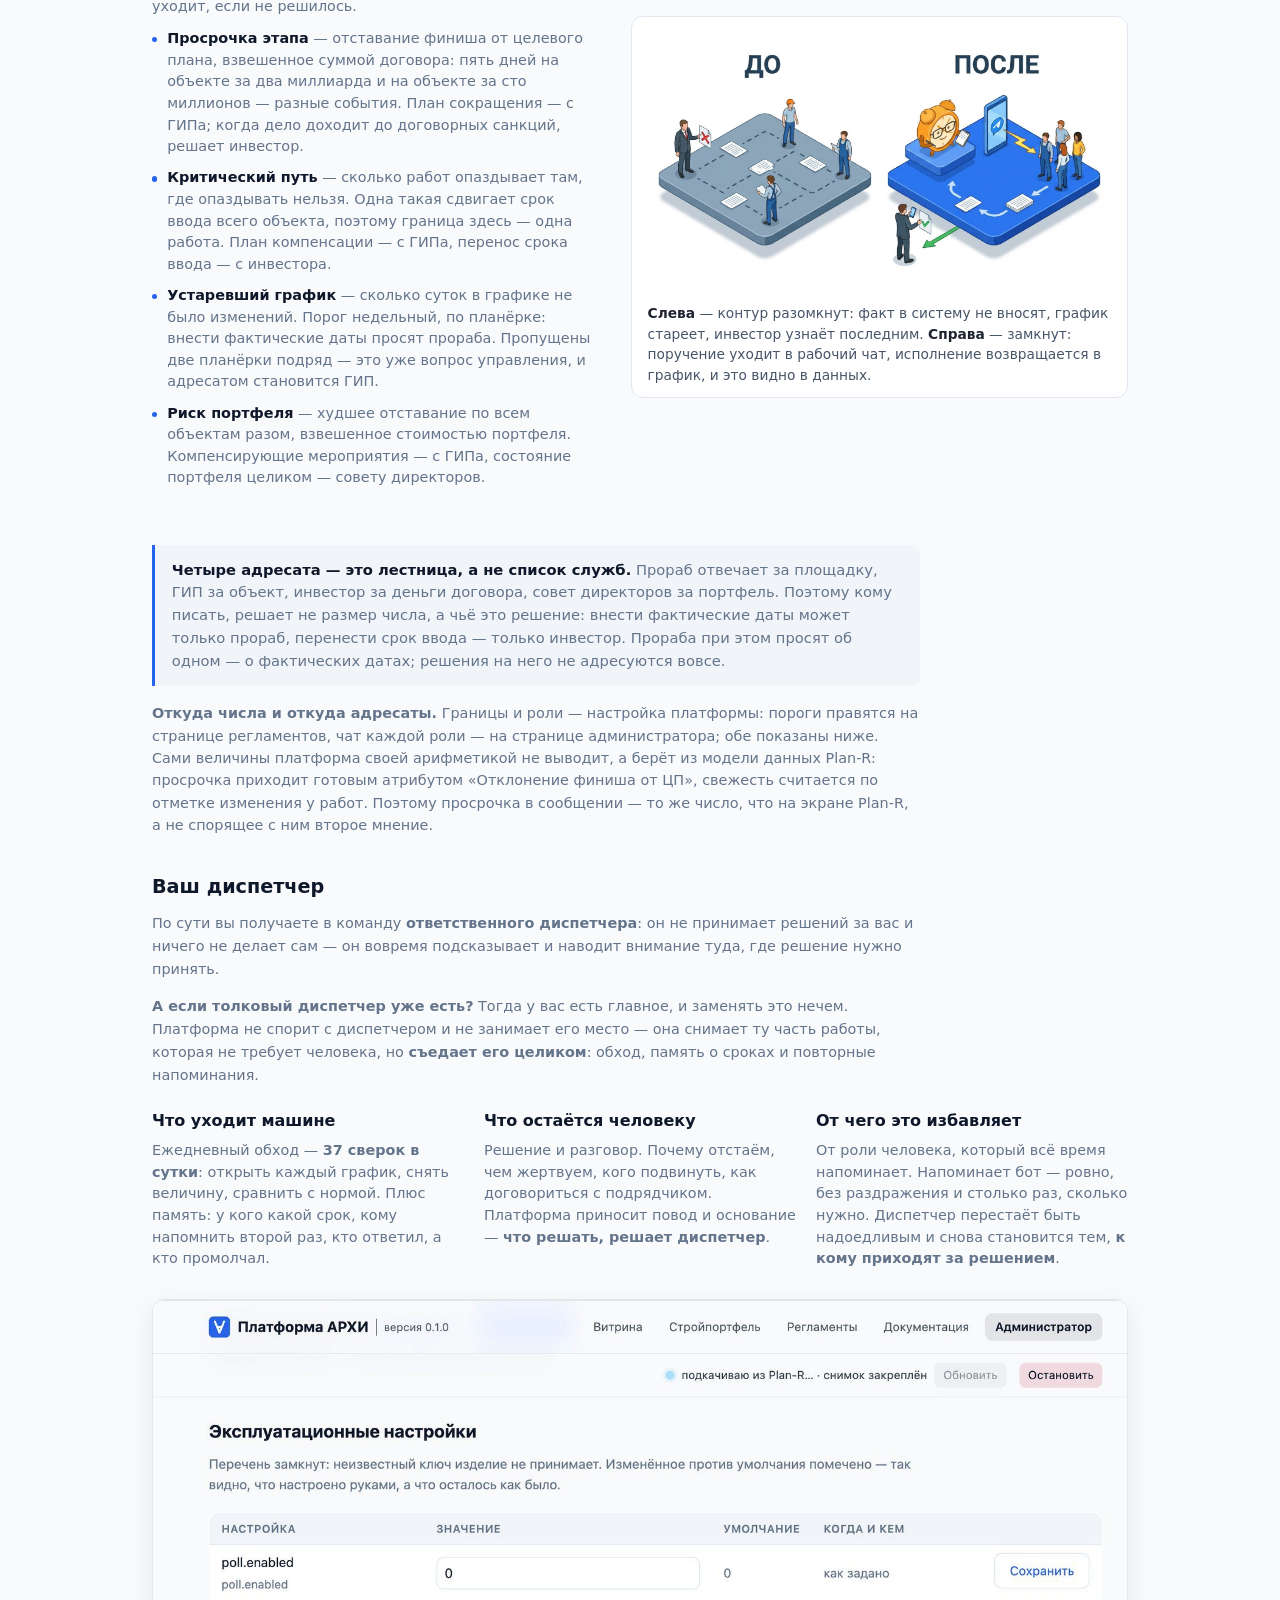
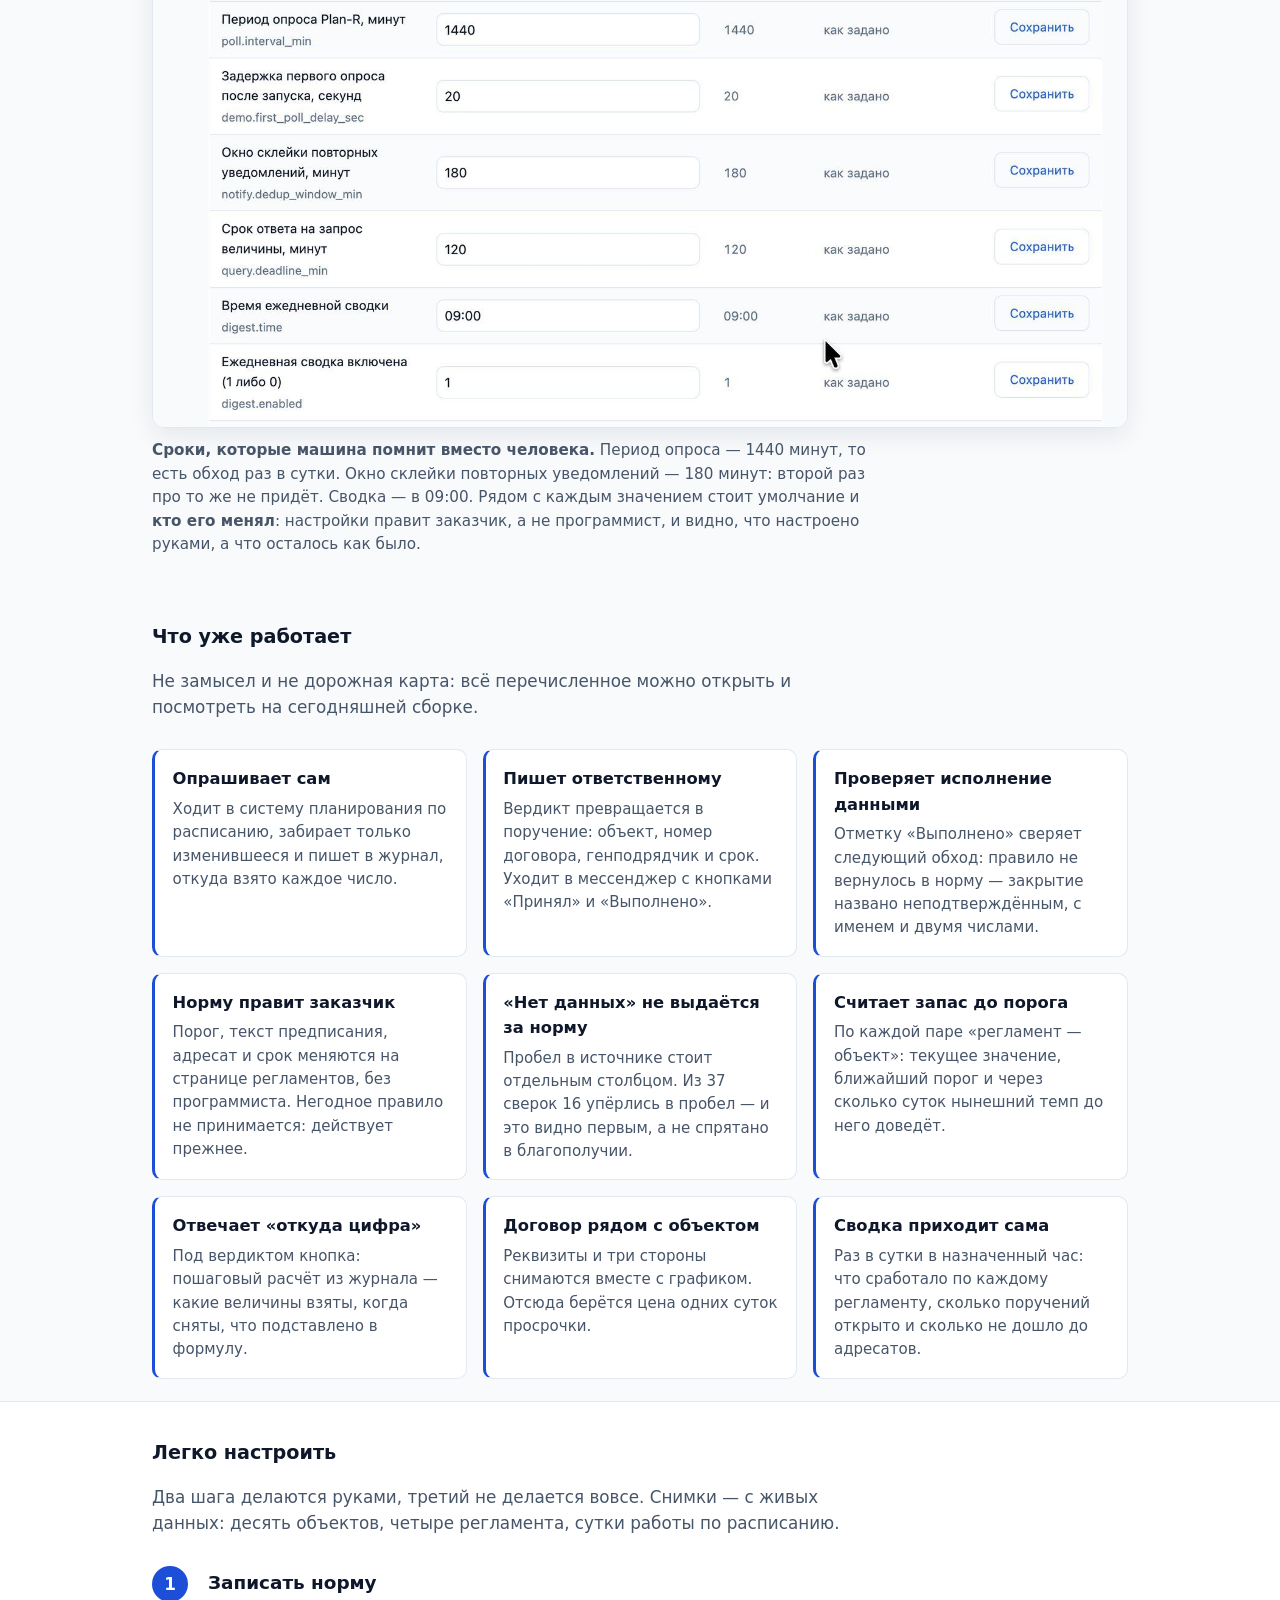
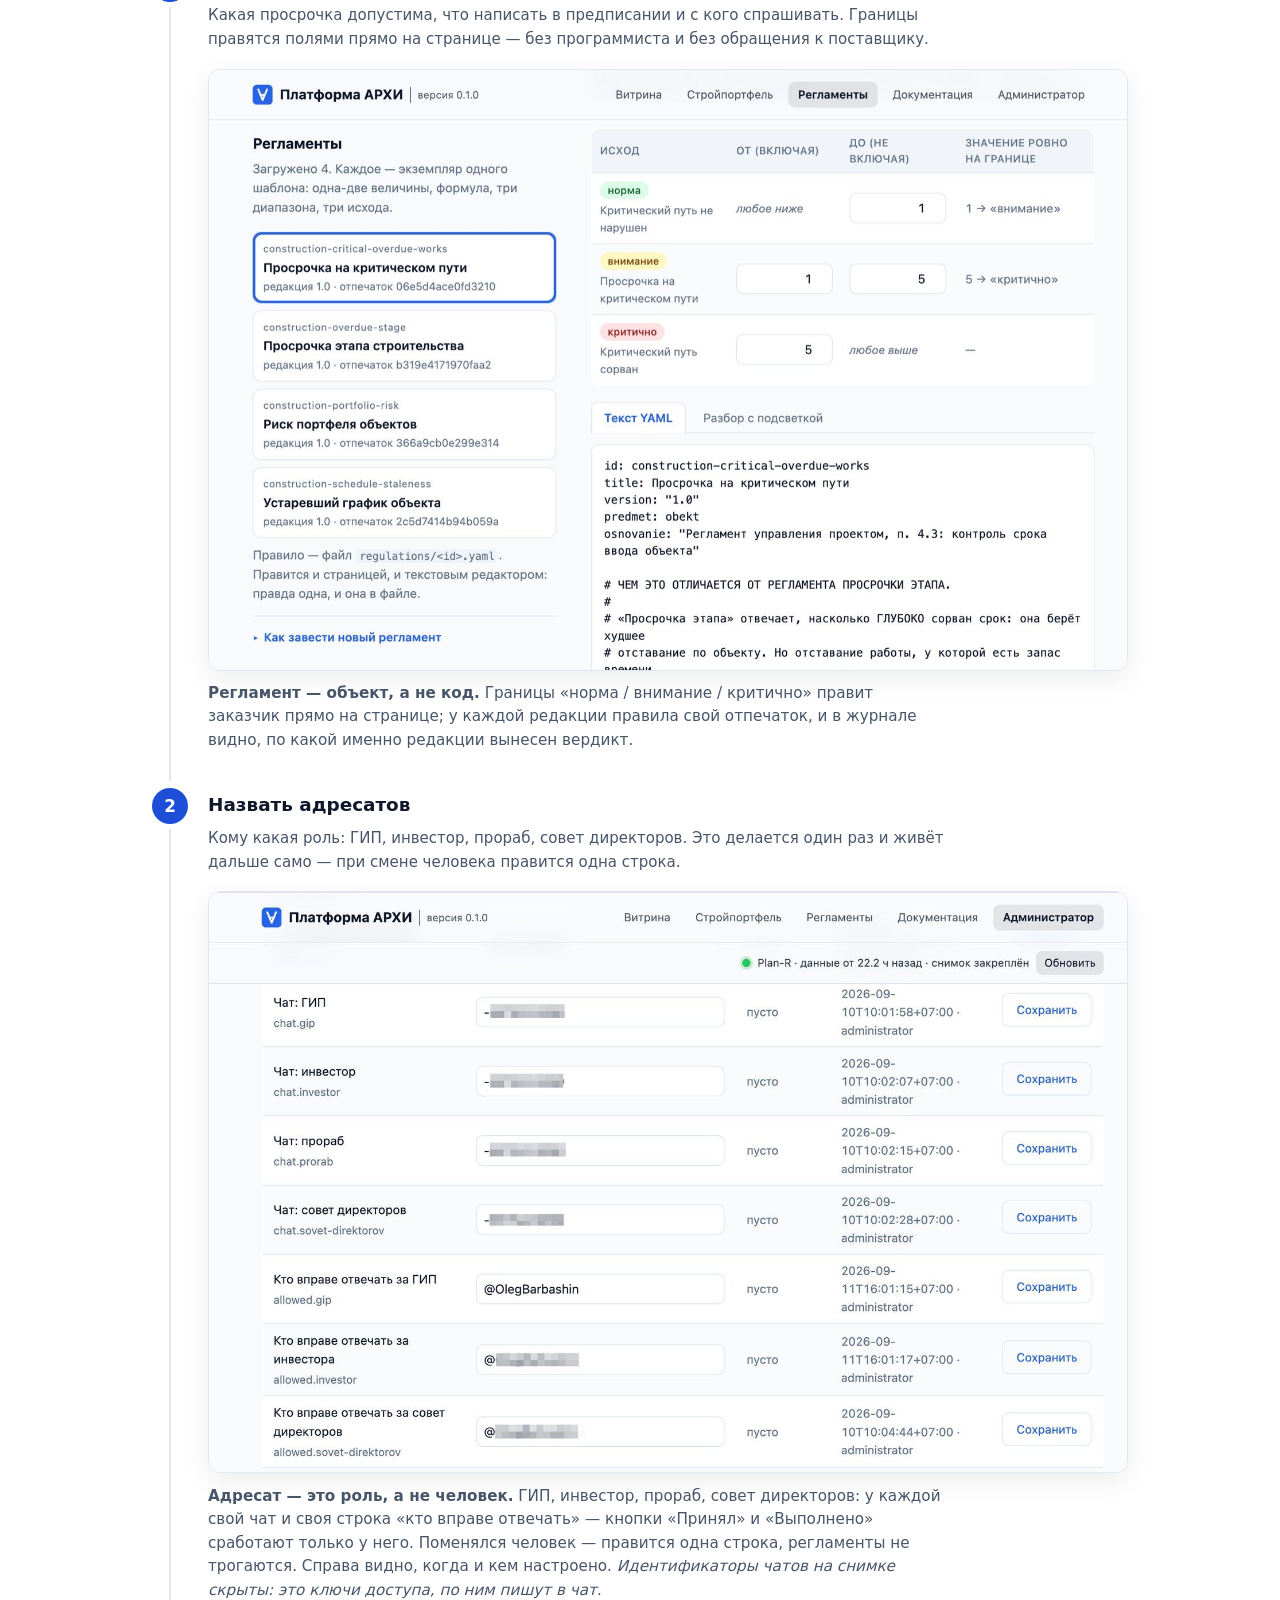
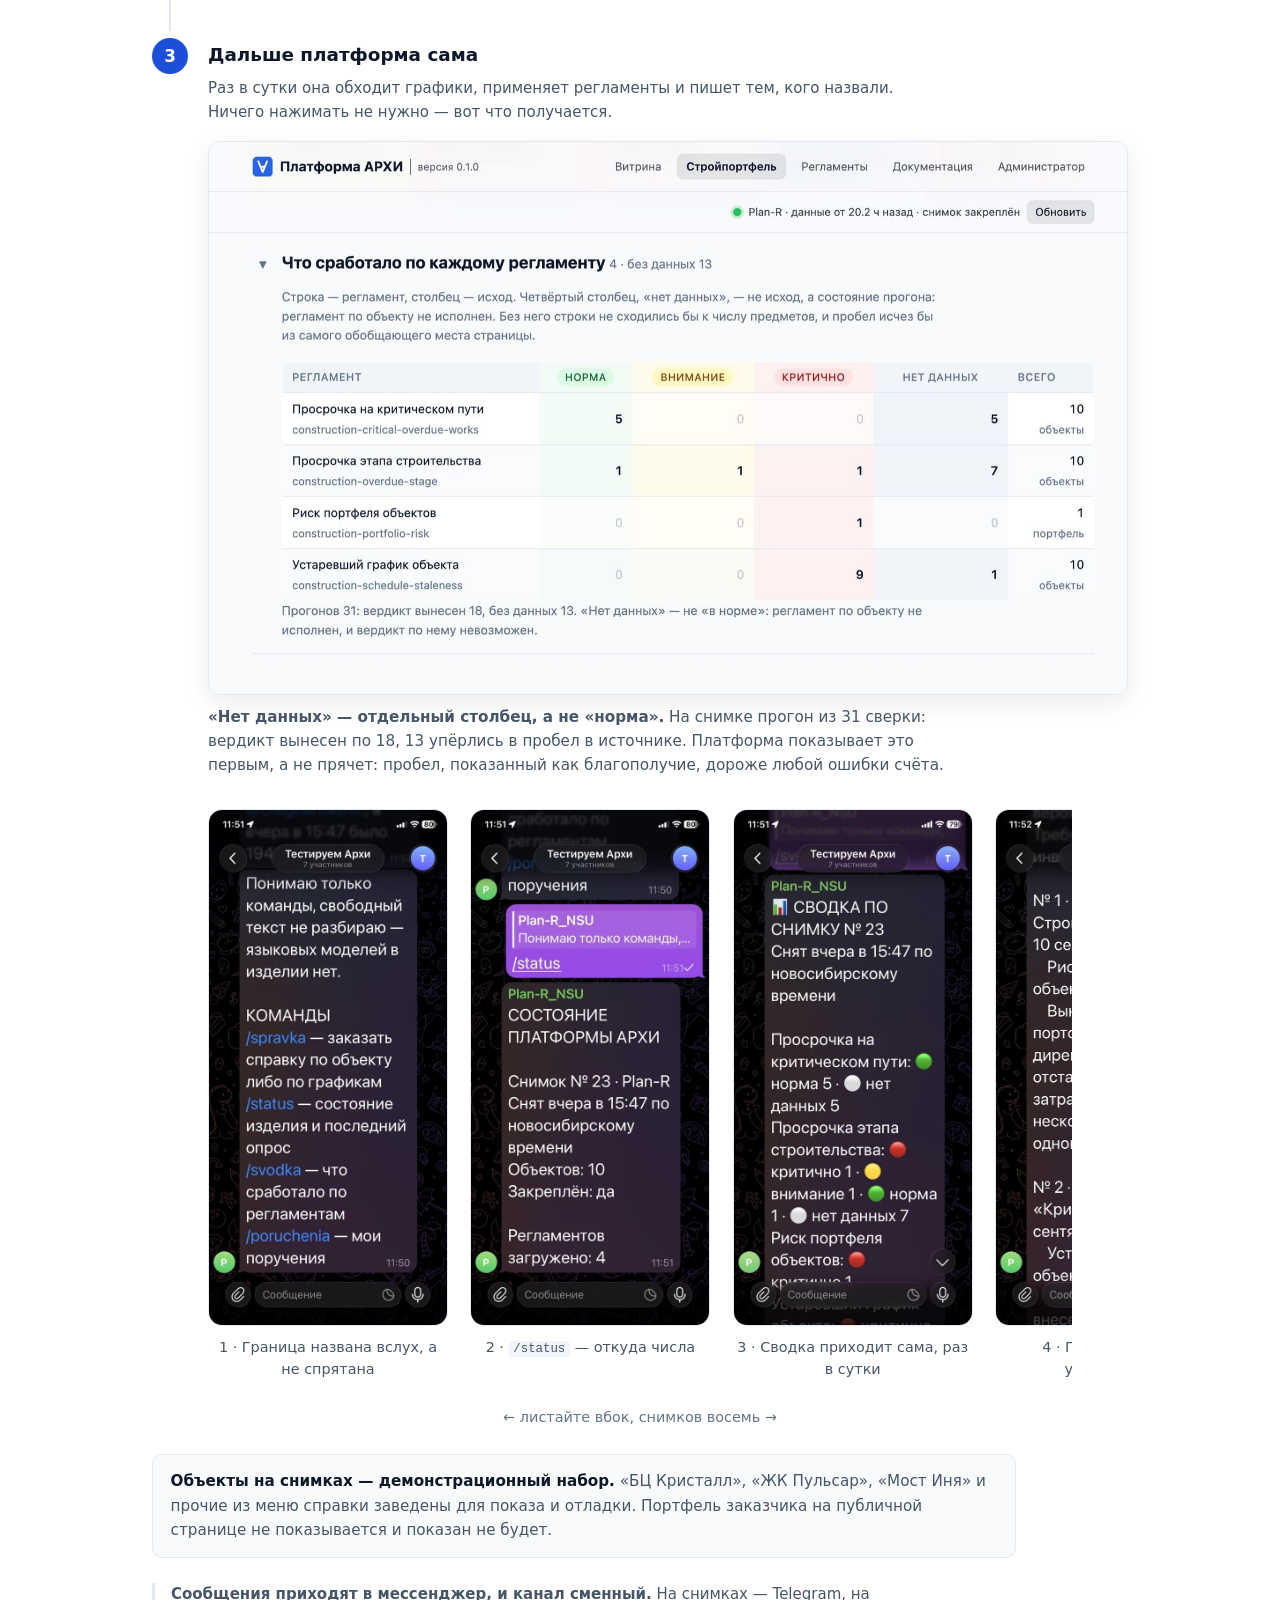
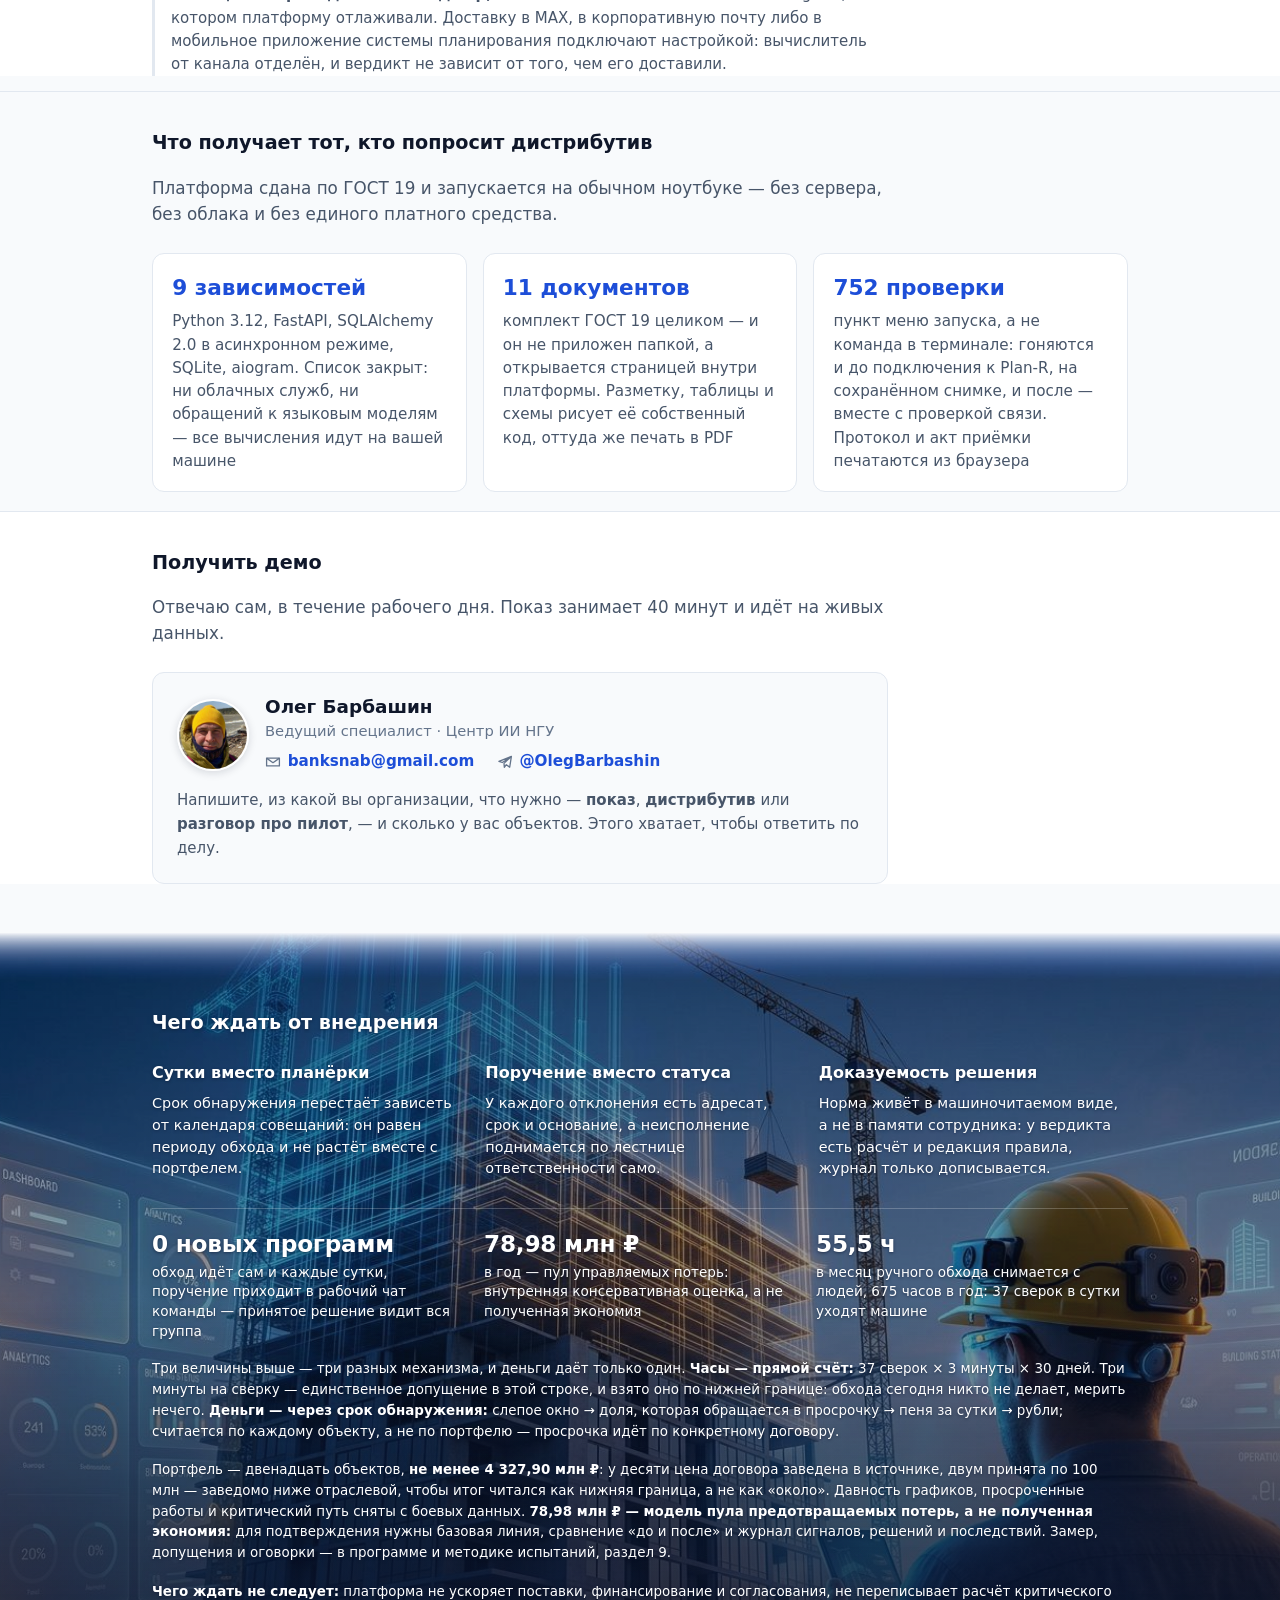
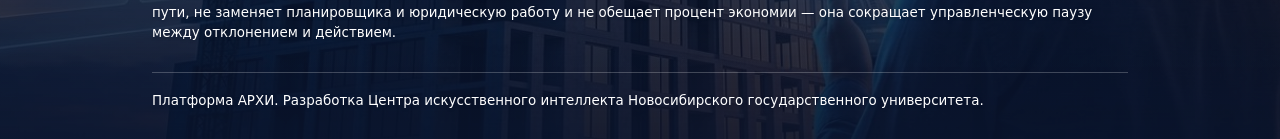
==== commit 0340b51b: "витрина следует за пересчётом изделия: портфель 4,3 млрд, круг из 37 сверок Изделие пересчитано 19.0" ====
--- a/index.html
+++ b/index.html
@@ -340,7 +340,7 @@
     на витрину не вынесена. В докладе она обставлена оговоркой на три строки
     и живёт рядом с докладчиком, который ответит на вопрос; на странице она
     встала бы в семи сантиметрах от нашей собственной пилотной оценки
-    в 75,3 млн ₽ — и читатель сложил бы два числа в одно обещание.
+    в 78,98 млн ₽ — и читатель сложил бы два числа в одно обещание.
     Пятилетний план внедрения (лист 6) не вынесен по той же причине: это
     план, а не то, что работает сегодня, а весь остальной текст страницы
     обещает только сегодняшнее.
@@ -608,7 +608,7 @@
       <div class="vygoda">
         <h3>Что уходит машине</h3>
         <p>
-          Ежедневный обход — <b>31 сверка в сутки</b>: открыть каждый график,
+          Ежедневный обход — <b>37 сверок в сутки</b>: открыть каждый график,
           снять величину, сравнить с нормой. Плюс память: у кого какой срок,
           кому напомнить второй раз, кто ответил, а кто промолчал.
         </p>
@@ -712,8 +712,8 @@
       </div>
       <div class="rabota-punkt">
         <b>«Нет данных» не выдаётся за норму</b>
-        <span>Пробел в источнике стоит отдельным столбцом. Из 31 обхода
-              13 упёрлись в пробел — и это видно первым, а не спрятано
+        <span>Пробел в источнике стоит отдельным столбцом. Из 37 сверок
+              16 упёрлись в пробел — и это видно первым, а не спрятано
               в благополучии.</span>
       </div>
       <!-- «Говорит, когда рванёт» переименовано 14.09.2026. Оборот яркий,
@@ -879,10 +879,19 @@
               <img src="/img/ekran-setka.jpg" loading="lazy" width="1600" height="962"
                    alt="Сетка «что сработало по каждому регламенту»: строки — регламенты,
                         столбцы — норма, внимание, критично и отдельный столбец «нет данных»">
+              <!-- «НА СНИМКЕ» ДОБАВЛЕНО 19.09.2026, И ЭТО НЕ ОБОРОТ РЕЧИ.
+                   Подпись называла 31, 18 и 13 так, будто это положение дел
+                   сегодня; сегодня круг из 37 сверок, и страница говорит это
+                   в двух других местах. Числа при этом верные — они на самой
+                   картинке, снятой на портфеле из десяти объектов. Подпись
+                   к снимку обязана описывать снимок, а не текущий день:
+                   иначе она устаревает при каждом новом объекте, причём
+                   молча, а картинка рядом продолжает показывать своё. -->
               <figcaption>
-                <b>«Нет данных» — отдельный столбец, а не «норма».</b> Из 31 прогона
-                вердикт вынесен по 18, а 13 упёрлись в пробел в источнике. Платформа показывает это первым, а не прячет: пробел, показанный как
-                благополучие, дороже любой ошибки счёта.
+                <b>«Нет данных» — отдельный столбец, а не «норма».</b> На снимке
+                прогон из 31 сверки: вердикт вынесен по 18, 13 упёрлись в пробел
+                в источнике. Платформа показывает это первым, а не прячет: пробел,
+                показанный как благополучие, дороже любой ошибки счёта.
               </figcaption>
             </figure>
         <!--
@@ -1207,52 +1216,66 @@
       решение видит вся команда, а не один адресат.
 
       Число «ноль» в этом ряду не выглядит чужим: оно того же рода, что
-      75,3 млн и 46,5 ч, — величина, а не оборот речи.
-
-      ЧИСЛА ПЕРЕСЧИТАНЫ 18.09.2026: цена портфеля 787 млн → 4 127,89 млн ₽,
-      годовые потери 14,4 → 75,3 млн ₽. Второе следует из первого: модель
-      та же, а портфель подорожал в 5,24 раза — суммы договоров заведены
-      теперь не у трёх объектов, а у десяти.
-
-      ОСНОВАНИЕ СМЕНИЛОСЬ, И ЭТО ГЛАВНОЕ В ЭТОЙ ПРАВКЕ. Прежние 787,8 млн
-      считались так: три объекта по заведённой цене плюс семь по выдуманной,
-      100 млн за штуку, «заведомо ниже отраслевой». Допущение честное,
-      но оно ставит платформу в положение, за которое она сама же ругает
-      чужие отчёты: пробел в источнике досчитан правдоподобным числом.
-      Теперь в денежный расчёт берутся ТОЛЬКО объекты с заведённой ценой
-      договора — их десять, — а два, у которых цены нет, не берутся вовсе.
-      Выдуманных рублей в итоге не осталось ни одного.
-
-      ПОЧЕМУ ОТ ЭТОГО НЕ ПОЕХАЛИ ЧАСЫ И СВЕРКИ. Модель после сокращения
-      сводится к одной строке: годовые потери = цена портфеля × 365 × 0,1 ×
-      0,0005, то есть ровно 1,825 % цены. Число объектов сокращается
-      и на результат не влияет вовсе — 1,825 % выходит и на 787,8, и на
-      4 127,89, и на 4 327,90. Поэтому «десять объектов», «31 сверка в сутки»
-      и «46,5 ч в месяц» остались как были: это один и тот же пилотный
-      портфель, и снимки экранов на странице сняты с него же.
-
-      РАСХОЖДЕНИЕ С ДОКЛАДОМ — 0,2 МЛН, И ОНО ЗДЕСЬ НАРОЧНО. Лист 28
-      печатает 75,5: там 14,4 умножили на подорожание портфеля, а 14,4 —
-      уже округлённое. Прямой счёт от 4 127,89 даёт 75,33. Витрина держит
-      прямой счёт: её числа читатель проверяет делением, и 75,5 / 4 127,89
-      дало бы 1,829 % против 1,825 % в остальных местах.
-
-      СЕГОДНЯШНИЙ ПРОГОН ИЗДЕЛИЯ ДАЁТ ДРУГОЕ, и это не противоречие,
-      а другой портфель. `scripts/tep.py` на базе от 17.09.2026: объектов 12,
-      круг из 37 прогонов (21 вердикт, 16 пробелов), цена 4 327,90 млн ₽
-      с двумя выдуманными сотнями, потери 78,98 млн ₽, обход 55,5 ч.
-      Витрина описывает пилот из десяти, и описывает его целиком — числа,
-      снимки и подписи с одного основания. Появится одиннадцатый объект
-      с заведённой ценой — переписывать придётся всё разом: цену, годовую
-      величину, 31 сверку («Ваш диспетчер» и «Что уже работает»), 18 и 13
-      (плитка «Нет данных» и подпись к снимку 6) и сами снимки.
-
-      ССЫЛКА НА РАЗДЕЛ 9 ПРОГРАММЫ ИСПЫТАНИЙ ОТСЮДА СНЯТА, И ЭТО НЕ ОПИСКА.
-      Документ печатает прежние 787,8 и 14,4: он ещё не пересчитан. Ссылаться
-      на источник, который скажет читателю другое число, хуже, чем не
-      ссылаться вовсе, — а ровно это и случилось бы, потому что раздел 9
-      открывают именно те, кто числу не поверил. Вернуть ссылку, когда
-      комплект пересчитают.
+      78,98 млн и 55,5 ч, — величина, а не оборот речи.
+
+      ЧИСЛА ВЗЯТЫ ИЗ ПЕРЕСЧЁТА ИЗДЕЛИЯ 19.09.2026 и совпадают с выводом
+      `scripts/tep.py` на базе от 17.09.2026 знак в знак. Источник у витрины
+      теперь один, и это изделие, а не пересказ:
+
+          цена портфеля, не менее   787,8 млн ₽  →  4 327,90 млн ₽
+          цена суток просрочки      39,4 тыс ₽   →  180,30 тыс ₽
+          накопленное, избежимо      5,0 млн ₽   →  18,61 млн ₽
+          за год                    14,4 млн ₽   →  78,98 млн ₽
+          обход                     46,5 ч/мес   →  55,5 ч/мес, 675 ч/год
+
+      ТРИ ДНЯ ЭТО МЕСТО СТОЯЛО НА ТРЁХ РАЗНЫХ ОСНОВАНИЯХ, и записать стоит
+      не только итог, но и путь. 18.09 сюда попали числа доклада (портфель
+      4 127,89 — сумма заведённых договоров, потери 75,5). 19.09 утром
+      основание сменилось на «считаем только объекты с заведённой ценой»,
+      и годовая величина стала 75,3 прямым счётом. К вечеру изделие
+      пересчитали целиком, и оно вернулось к своему прежнему способу:
+      двенадцать объектов, двум недостающая цена принята по 100 млн.
+      Витрина идёт за изделием — у страницы не может быть своей арифметики,
+      отличной от той, что печатает продукт.
+
+      ВЫДУМАННЫЕ СОТНИ ОСТАЛИСЬ, И НА ВИТРИНЕ ЭТО СКАЗАНО ВСЛУХ: «двум
+      принята по 100 млн — заведомо ниже отраслевой, чтобы итог читался как
+      нижняя граница, а не как „около“». Допущение, названное вместе с его
+      направлением, перестаёт быть натяжкой: читатель видит, что занижали,
+      а не завышали, и спорить ему остаётся с числом 100, а не с методом.
+      Отсюда и «не менее» в самой строке — оборот из вывода изделия,
+      а не осторожность составителя.
+
+      ЧАСЫ И СВЕРКИ НА ЭТОТ РАЗ ПОЕХАЛИ, в отличие от прошлой правки.
+      Тогда менялась только цена портфеля, а годовые потери от числа объектов
+      не зависят вовсе: модель сводится к «цена × 1,825 %», и объекты
+      в ней сокращаются. Теперь изменился сам круг — 31 сверка стала 37, —
+      и за ним пошло всё, что из круга считается: часы (37 × 3 мин × 30),
+      пробелы (16 из 37), обход в разделе «Ваш диспетчер». Правило,
+      которое стоит помнить при следующем пересчёте: от цены портфеля едут
+      только деньги, от числа объектов — всё остальное.
+
+      ПОДПИСЬ К СНИМКУ 6 ОСТАЛАСЬ НА 31/18/13, и это не забытое место.
+      Снимок сделан на портфеле из десяти объектов и показывает эти числа
+      сам; подпись к снимку описывает снимок. Поэтому она теперь начинается
+      словами «На снимке» — раньше читалась как положение дел сегодня
+      и расходилась бы с 37 в двух других местах страницы.
+
+      ССЫЛКА НА РАЗДЕЛ 9 ПРОГРАММЫ ИСПЫТАНИЙ ВЕРНУЛАСЬ. Она снималась
+      18.09.2026 на сутки: документ печатал прежние 787,8 и 14,4, и отсылать
+      к источнику, который скажет читателю другое число, хуже, чем не
+      отсылать вовсе — раздел 9 открывают именно те, кто числу не поверил.
+      19.09 комплект пересчитан (там появился пункт 9.1а «Числа пересчитаны
+      19.09.2026, и они поехали в обе стороны»), числа сошлись знак в знак,
+      и ссылка поставлена обратно.
+
+      ПОЧЕМУ ПОРТФЕЛЬ ПОДОРОЖАЛ В ПЯТЬ РАЗ — из того же пункта 9.1а: «найдено
+      поле, в котором лежали суммы: у Восточного филиала деньги в „Сметной
+      плановой стоимости“, а не в „Плановой“». То есть деньги лежали в базе
+      всё это время, просто читались не оттуда. На витрину этот разбор
+      не вынесен — он про устройство чужой модели данных, а не про пользу, —
+      но знать его стоит: следующий вопрос на показе будет «почему у вас
+      цифра выросла впятеро», и ответ на него именно такой.
 
       Числа набраны в разметке, а не считаются страницей: витрина статична
       (см. пояснение у перечня требований). Сторожа, который ловил бы
@@ -1266,27 +1289,35 @@
               чат команды — принятое решение видит вся группа</span>
       </div>
       <div class="effekt-punkt">
-        <b>75,3 млн ₽</b>
+        <b>78,98 млн ₽</b>
         <span>в год — пул управляемых потерь: внутренняя консервативная
               оценка, а не полученная экономия</span>
       </div>
       <div class="effekt-punkt">
-        <b>46,5 ч</b>
-        <span>в месяц ручного обхода снимается с людей: 31 сверка в сутки
-              уходит машине</span>
+        <b>55,5 ч</b>
+        <span>в месяц ручного обхода снимается с людей, 675 часов в год:
+              37 сверок в сутки уходят машине</span>
       </div>
     </div>
     <p class="effekt-osnovanie">
-      Моделирование на пилотном портфеле из десяти объектов стоимостью
-      <b>4 127,89 млн ₽</b>: давность графиков, просроченные работы
-      и критический путь сняты с боевых данных, денежная часть посчитана
-      по названным допущениям, каждое взято в меньшую сторону. Объектов
-      в системе двенадцать; два в денежный расчёт не взяты — цена договора
-      по ним не заведена, а подставить её догадкой значило бы сделать
-      с «нет данных» ровно то, чего платформа не делает.
-      <b>75,3 млн ₽ — модель пула предотвращаемых потерь, а не полученная
-      экономия:</b> для подтверждения нужны базовая линия, сравнение
-      «до и после» и журнал сигналов, решений и последствий.
+      Три величины выше — три разных механизма, и деньги даёт только один.
+      <b>Часы — прямой счёт:</b> 37 сверок × 3 минуты × 30 дней. Три минуты
+      на сверку — единственное допущение в этой строке, и взято оно по нижней
+      границе: обхода сегодня никто не делает, мерить нечего.
+      <b>Деньги — через срок обнаружения:</b> слепое окно → доля, которая
+      обращается в просрочку → пеня за сутки → рубли; считается по каждому
+      объекту, а не по портфелю — просрочка идёт по конкретному договору.
+    </p>
+    <p class="effekt-osnovanie">
+      Портфель — двенадцать объектов, <b>не менее 4 327,90 млн ₽</b>:
+      у десяти цена договора заведена в источнике, двум принята по 100 млн —
+      заведомо ниже отраслевой, чтобы итог читался как нижняя граница,
+      а не как «около». Давность графиков, просроченные работы и критический
+      путь сняты с боевых данных. <b>78,98 млн ₽ — модель пула предотвращаемых
+      потерь, а не полученная экономия:</b> для подтверждения нужны базовая
+      линия, сравнение «до и после» и журнал сигналов, решений и последствий.
+      Замер, допущения и оговорки — в программе и методике испытаний,
+      раздел 9.
     </p>
     <!--
       «ЧЕГО ЖДАТЬ НЕ СЛЕДУЕТ» — лист 27 доклада, перенесено на витрину
--- a/public.css
+++ b/public.css
@@ -177,8 +177,8 @@
  * «ЭФФЕКТ» ОТКРЫВАЕТСЯ ДО САМОГО НИЗА, а не выравнивается по верхней строке.
  *
  * Это последний раздел, и весь его смысл в конце: величины — сегодня это
- * «0 новых программ», 75,3 млн ₽ и 46,5 ч — стоят под тремя колонками,
- * а под ними ещё две строки оснований. Выровняв верх раздела, браузер
+ * «0 новых программ», 78,98 млн ₽ и 55,5 ч — стоят под тремя колонками,
+ * а под ними ещё три абзаца оснований. Выровняв верх раздела, браузер
  * оставлял их за нижним краем — на телефоне ниже экрана оставалось 560 px.
  *
  * Замер 13.09.2026, сколько не доезжало до низа:
